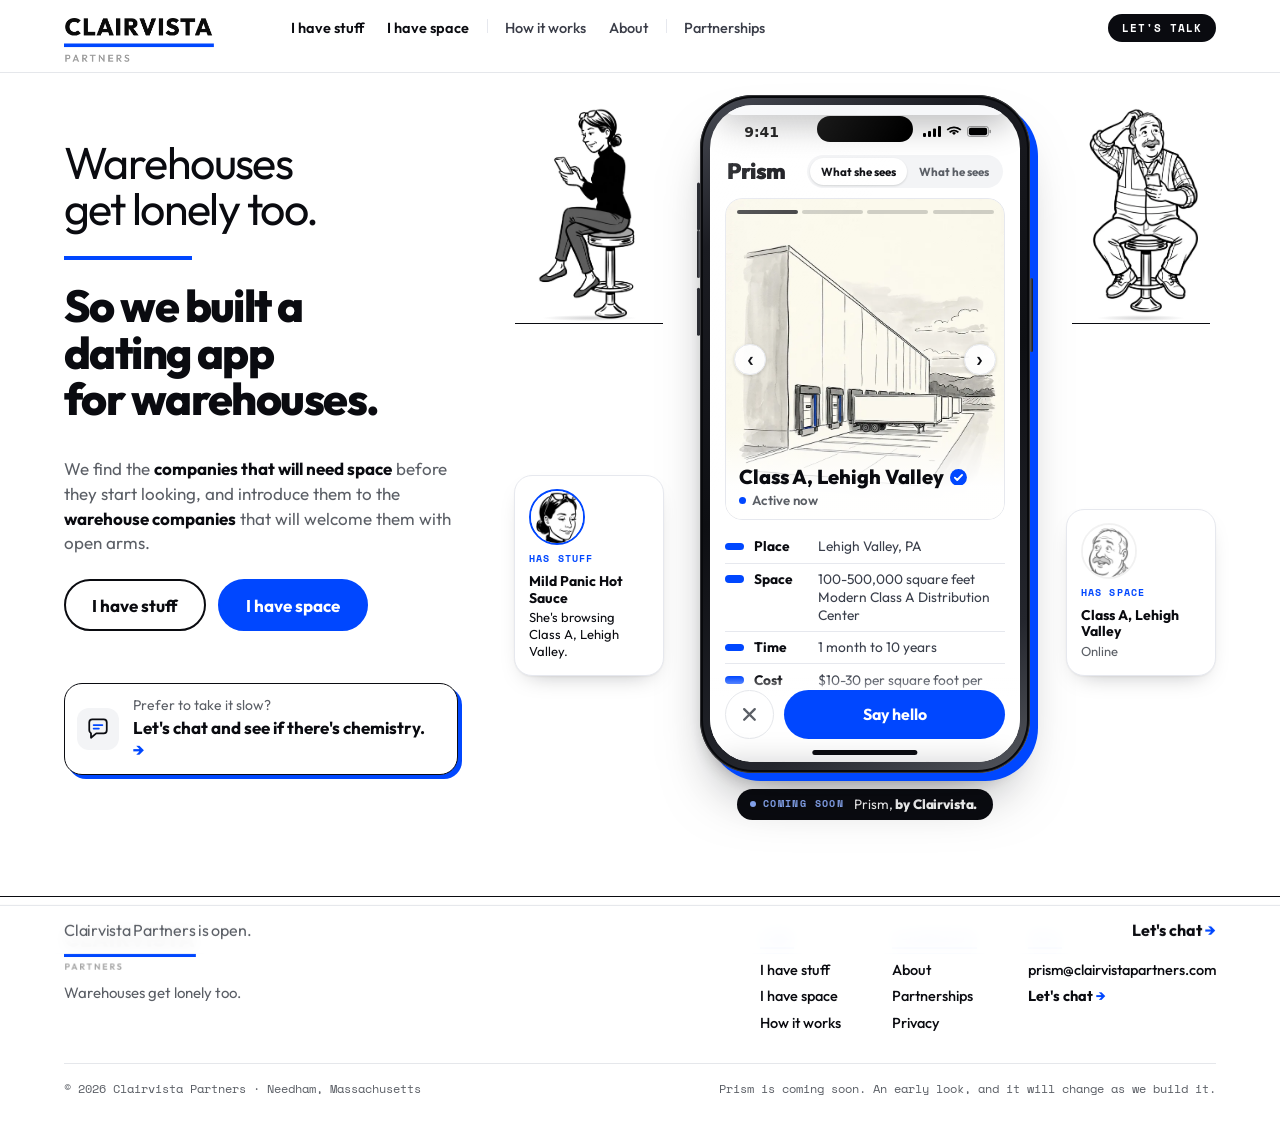
==== index.html @ df4d59a5 "Round 1 of the whole-site review (Mel, 31 October: "Go, yes to all three"; "Push it live") Phones ac" ====
<!doctype html>
<html lang="en">
<head>
<meta charset="utf-8"><link rel="icon" href="/favicon.ico" sizes="any"><link rel="apple-touch-icon" href="/apple-touch-icon.png">
<meta name="viewport" content="width=device-width, initial-scale=1">
<title>Clairvista Partners: a dating app for warehouses</title>
<meta name="description" content="We find the companies that will need space before they start looking, and introduce them to the warehouse companies that will welcome them with open arms.">
<link rel="canonical" href="https://clairvistapartners.com/">
<meta property="og:type" content="website">
<meta property="og:site_name" content="Clairvista Partners">
<meta property="og:title" content="A dating app for warehouses">
<meta property="og:description" content="Warehouses get lonely too. We find the companies that will need space before they start looking, and introduce them to the warehouse companies that will welcome them with open arms.">
<meta property="og:url" content="https://clairvistapartners.com/">
<meta property="og:image" content="https://clairvistapartners.com/assets/share-dating-app.jpg">
<meta property="og:image:width" content="1200">
<meta property="og:image:height" content="630">
<meta property="og:image:alt" content="A corner diner at night. A warehouse manager at one end of the counter and the head of a growing company at the other, both on their phones.">
<meta name="twitter:title" content="A dating app for warehouses">
<meta name="twitter:card" content="summary_large_image">
<meta name="theme-color" content="#FFFFFF">
<link rel="preconnect" href="https://fonts.googleapis.com"><link rel="preconnect" href="https://fonts.gstatic.com" crossorigin>
<link href="https://fonts.googleapis.com/css2?family=Outfit:wght@400;500;600;700;800;900&family=Space+Mono:wght@400;700&display=swap" rel="stylesheet">
<link rel="stylesheet" href="site.css">
<style>
/* The deck's system (concept deck V8, 30 October 2026), carried to the web:
   white pages, Kinetic Blue the one accent, cartoons as framed ink panels with the blue offset shadow,
   captions split regular and bold, the deck's word colors (warehouses orange, companies blue, we green),
   labels in Space Mono. The app sits on a real phone, the one real object on the page, and she is using it. */
:root{--obsidian:#0A0B10;--white:#FFFFFF;--sunk:#F3F4F6;--blue:#0047FF;--line:#E5E7EB;--line2:#E6E8EE;--muted:#5B5F66;--green:#00815E;--red:#C22626;
  --m-o:#FC5700;--m-b:#0041BB;--m-g:#00A849;--m-x:#C9CDD6}
*{box-sizing:border-box}
html,body{margin:0;background:var(--white);color:var(--obsidian);font:400 18px/1.5 Outfit,system-ui,sans-serif;-webkit-font-smoothing:antialiased}
img{max-width:100%;height:auto;display:block}
p,h1,h2,h3,h4{margin:0}
a{color:inherit}
button{font:inherit;color:inherit}
:focus-visible{outline:3px solid var(--blue);outline-offset:3px}
.kicker{font:700 13px "Space Mono",monospace;letter-spacing:.14em;text-transform:uppercase;color:var(--blue)}
.rule{width:60px;height:3px;background:var(--blue)}


/* the first screen: a website hero. The words and the two ways in on the left; her, the live phone and him on the right. */
.hero{--ph:min(720px,calc(100svh - 206px));--gap:clamp(22px,2.8vw,52px);max-width:1440px;margin:0 auto;padding:clamp(8px,2.4vh,28px) clamp(16px,5vw,80px) 44px;
  display:grid;grid-template-columns:minmax(0,1fr) auto auto auto;column-gap:var(--gap);align-items:center}
.words{grid-column:1;grid-row:1;display:flex;flex-direction:column;align-items:flex-start;gap:clamp(16px,2.6vh,26px);max-width:640px}
.words h1{font:400 clamp(32px,min(3.5vw,6.2vh),60px)/1.04 Outfit;letter-spacing:-.035em}
.words h1 span,.words h1 b{display:block;text-wrap:balance}
.words h1 b{font-weight:800}
@keyframes ring{0%{transform:scale(1);opacity:.6}70%,100%{transform:scale(1.3);opacity:0}}
.phonecol{grid-column:3;grid-row:1;position:relative;align-self:center;scroll-margin-top:12px}
/* the visitor's line, under the phone, only once the phone is theirs */
.turn{position:absolute;left:0;right:0;top:100%;margin-top:10px;text-align:center;font:700 10.5px/1 "Space Mono",monospace;letter-spacing:.12em;text-transform:uppercase;color:var(--blue);opacity:0;transition:opacity .3s ease}
.turn.on{opacity:1}
.turn b{display:block;margin-top:4px;font:400 14px/1.3 Outfit;letter-spacing:0;text-transform:none;color:var(--obsidian)}
/* the two of them stand on either side of the phone: who they are, their face, their name, what they are doing right now */
.cast{display:contents}
.cast .glow{display:none}
.cast .who{position:relative;z-index:1;grid-row:1;align-self:center;display:flex;flex-direction:column;align-items:flex-start;gap:9px;width:clamp(150px,11vw,172px);padding:13px 14px 15px;border-radius:18px;border:1px solid var(--line2);background:#fff;box-shadow:0 1px 2px rgba(10,11,16,.05),0 10px 24px -14px rgba(10,11,16,.35);cursor:pointer;text-align:left;transition:transform .25s ease}
.cast .her{grid-column:2;margin-left:clamp(6px,1.6vw,34px)}
.cast .him{grid-column:4}
.cast .who:hover{opacity:1;transform:translateY(-2px)}
.cast .who .kick{display:block;white-space:nowrap;font:700 10px/1 "Space Mono",monospace;letter-spacing:.11em;text-transform:uppercase;color:var(--blue)}
.cast .who img{width:56px;height:56px;border-radius:50%;object-fit:cover;border:2px solid var(--line);opacity:.55;filter:grayscale(1);transition:border-color .4s ease,opacity .4s ease,filter .4s ease}
.cast .who b{display:block;font:700 14px/1.2 Outfit;white-space:normal}
.cast .who i{display:block;margin-top:3px;font:400 13px/1.3 Outfit;font-style:normal;color:var(--muted);white-space:normal;transition:color .3s ease}
.cast .who .st{display:flex;align-items:flex-start;gap:6px}
.cast .who .st:before{margin-top:4px}
.hero[data-scene="her"] .cast .her,.hero[data-scene="his"] .cast .him,.hero[data-scene="talk"] .cast .who,.hero[data-scene="match"] .cast .who{opacity:1}
.hero[data-scene="her"] .cast .her img,.hero[data-scene="his"] .cast .him img,.hero[data-scene="talk"] .cast .who img,.hero[data-scene="match"] .cast .who img{border-color:var(--blue);opacity:1;filter:none}
.hero[data-scene="her"] .cast .her .ring,.hero[data-scene="his"] .cast .him .ring{animation:ring 2s ease-out infinite}
.hero[data-scene="her"] .cast .her i,.hero[data-scene="his"] .cast .him i,.hero[data-scene="match"] .cast .who i{color:var(--obsidian)}
/* at the match, thin bands of light run from each of them to the phone, the one place orange, green and blue appear */
.cast .who:after{content:"";position:absolute;top:57px;width:calc(var(--gap) + 6px);height:6px;z-index:-1;background:linear-gradient(var(--m-o) 0 2px,var(--m-g) 2px 4px,var(--m-b) 4px 6px);transform:scaleX(0);transition:transform 1.6s cubic-bezier(.3,0,.2,1)}
.cast .her:after{left:calc(100% - 2px);transform-origin:left}
.cast .him:after{right:calc(100% - 2px);transform-origin:right}
.hero[data-scene="match"] .cast .who:after{transform:scaleX(1)}
.glow{position:absolute;left:8%;right:8%;top:50%;margin-top:-3px;height:6px;background:linear-gradient(var(--m-o) 0 2px,var(--m-g) 2px 4px,var(--m-b) 4px 6px);-webkit-mask-image:linear-gradient(90deg,transparent,#000 25%,#000 75%,transparent);mask-image:linear-gradient(90deg,transparent,#000 25%,#000 75%,transparent);transform:scaleX(0);transition:transform 1.6s cubic-bezier(.3,0,.2,1)}
.hero[data-scene="match"] .glow{transform:scaleX(1)}

/* ===== her phone: a real device, the deck's blue shadow under it ===== */
.device{position:relative;height:var(--ph);aspect-ratio:.487;border-radius:calc(var(--ph) * .078);padding:calc(var(--ph) * .015);
  background:linear-gradient(150deg,#4a4d56 0%,#1b1c22 18%,#0e0f13 50%,#24262d 82%,#55585f 100%);
  box-shadow:inset 0 0 0 1px rgba(255,255,255,.18),inset 0 0 0 3px #08090c,8px 8px 0 var(--blue),0 34px 60px -26px rgba(10,11,16,.55),0 10px 22px -12px rgba(10,11,16,.4)}
.device:before,.device:after{content:"";position:absolute;width:3px;border-radius:2px;background:linear-gradient(90deg,#1a1b20,#5a5d65)}
.device:before{left:-3px;top:20%;height:7%;box-shadow:0 calc(var(--ph) * .085) 0 #2a2c33,0 calc(var(--ph) * -.07) 0 0 #2a2c33}
.device:after{right:-3px;top:27%;height:11%;background:linear-gradient(270deg,#1a1b20,#5a5d65)}
.screen{position:relative;height:100%;border-radius:calc(var(--ph) * .064);background:#fff;overflow:hidden;display:flex;flex-direction:column}
.screen:after{content:"";position:absolute;inset:0;border-radius:inherit;background:linear-gradient(118deg,rgba(255,255,255,.22) 0%,rgba(255,255,255,0) 32%);pointer-events:none;z-index:9}
.island{position:absolute;top:calc(var(--ph) * .016);left:50%;transform:translateX(-50%);width:31%;height:calc(var(--ph) * .039);background:#000;border-radius:999px;z-index:8}
.status{flex:none;height:calc(var(--ph) * .068);display:flex;align-items:center;justify-content:space-between;padding:calc(var(--ph) * .012) 9% 0 11%;font:600 14px/1 -apple-system,"SF Pro Text",system-ui,sans-serif;color:#000}
.status svg{height:11px;width:auto;display:block}
.status .icons{display:flex;gap:5px;align-items:center}
.home{position:absolute;bottom:7px;left:50%;transform:translateX(-50%);width:34%;height:5px;border-radius:3px;background:#0A0B10;z-index:8}
.appview{flex:1;overflow-y:auto;overflow-x:hidden;padding:0 14px;scrollbar-width:none;position:relative}
.appview::-webkit-scrollbar{display:none}
.appbar{position:sticky;top:0;z-index:3;display:flex;align-items:baseline;justify-content:space-between;padding:4px 16px 10px;margin:0 -14px;background:#fff}
.appbar .name{font:900 21px/1 Outfit;letter-spacing:-.02em}
.appbar .who{display:none;font:700 9px "Space Mono",monospace;letter-spacing:.12em;text-transform:uppercase;color:var(--blue)}

/* the profile: tap through his photos, then his details and prompts */
.gallery{position:relative;border-radius:16px;overflow:hidden;background:var(--sunk);border:1px solid var(--line2)}
.gallery img{width:100%;aspect-ratio:4/4.6;object-fit:cover;object-position:50% 40%}
.gallery .pager{position:absolute;top:8px;left:10px;right:10px;display:flex;gap:3px;z-index:2}
.gallery .pager i{flex:1;height:3px;border-radius:2px;background:rgba(10,11,16,.18)}
.gallery .pager i.on{background:rgba(10,11,16,.78)}
.gallery .zone{position:absolute;top:0;bottom:0;width:50%;border:0;background:transparent;cursor:pointer;z-index:2;padding:0}
.gallery .zone.l{left:0}.gallery .zone.r{right:0}
.gallery .tagline{position:absolute;left:0;right:0;bottom:0;padding:38px 12px 10px;background:linear-gradient(0deg,rgba(255,255,255,.97) 34%,rgba(255,255,255,0));z-index:1}
.nm{display:flex;align-items:center;gap:6px;font:800 19px/1.1 Outfit}
.nm svg{width:16px;height:16px;flex:none}
.line{margin-top:4px;font:600 12.5px/1.25 Outfit;color:var(--muted);display:flex;align-items:center;gap:6px}
.line i{width:7px;height:7px;border-radius:50%;background:var(--blue);flex:none}
.rows{list-style:none;margin:10px 0 0;padding:0}
.rows li{display:flex;align-items:baseline;gap:9px;padding:6px 0;border-top:1px solid var(--line2)}
.rows li:first-child{border-top:0}
.rows li i{flex:0 0 18px;height:7px;border-radius:4px;position:relative;top:-1px}
.rows li span{flex:0 0 52px;font:700 13px Outfit}
.rows li em{font:400 13px/1.3 Outfit;font-style:normal;color:#3A3F4B}
.quiz .rows li{animation:in .35s ease both}
@keyframes in{from{opacity:0;transform:translateY(-4px)}to{opacity:1;transform:none}}
.prompts{display:flex;flex-direction:column;gap:10px;margin-top:10px}
.prompt{position:relative;background:var(--sunk);border-radius:14px;padding:12px 46px 13px 13px}
.prompt span{display:block;font:700 9px "Space Mono",monospace;letter-spacing:.12em;text-transform:uppercase;color:var(--blue)}
.prompt b{display:block;margin-top:4px;font:800 18px/1.2 Outfit}
.prompt em{display:block;font:400 14px/1.35 Outfit;font-style:normal;margin-top:5px;padding-left:16px;position:relative}
.prompt em:before{content:"";position:absolute;left:2px;top:.55em;width:6px;height:6px;border-radius:50%;background:var(--obsidian)}
.heart{position:absolute;right:8px;bottom:8px;width:32px;height:32px;border-radius:50%;border:1px solid var(--line);background:#fff;display:flex;align-items:center;justify-content:center;cursor:pointer;padding:0;transition:transform .15s ease}
.heart svg{width:15px;height:15px}
.heart.on{background:var(--blue);border-color:var(--blue)}
.heart.on path{fill:#fff;stroke:#fff}
.heart.pop{transform:scale(1.35)}
.choose{position:sticky;bottom:0;z-index:2;display:flex;align-items:center;gap:10px;margin:12px -14px 0;padding:14px 14px 22px;background:linear-gradient(0deg,#fff 72%,rgba(255,255,255,0))}
.pass{flex:none;width:46px;height:46px;border-radius:50%;border:1px solid var(--line);background:#fff;display:flex;align-items:center;justify-content:center;cursor:pointer;transition:transform .1s ease}
.pass svg{width:16px;height:16px}
.pass:active{transform:scale(.92)}
.btn{min-height:46px;border-radius:999px;border:0;background:var(--blue);color:#fff;font:700 15px/1 Outfit;cursor:pointer;padding:0 18px;white-space:nowrap;transition:transform .1s ease,background .15s ease}
.btn:hover{background:#0039CC}
.btn:active{transform:scale(.97)}
.choose .btn{flex:1}
.btn.quiet{background:#fff;color:var(--muted);border:1px solid var(--line)}
.reply{display:none;margin-top:10px;border-left:4px solid var(--blue);background:var(--sunk);padding:9px 11px;font:400 13.5px/1.4 Outfit;border-radius:0 10px 10px 0}
.reply b{display:block;font:700 9px "Space Mono",monospace;letter-spacing:.12em;text-transform:uppercase;color:var(--blue);margin-bottom:3px}
.example.said .reply{display:block}
.example.said .choose{display:none}
.example{transition:transform .25s ease,opacity .25s ease}
.example.away{transform:translateX(-30px) rotate(-4deg);opacity:0}

/* the like sheet and the match, over the screen */
.sheet{position:absolute;left:0;right:0;bottom:0;z-index:6;background:#fff;border-radius:20px 20px 0 0;box-shadow:0 -10px 30px rgba(10,11,16,.18);padding:16px 16px 26px;transform:translateY(105%);transition:transform .32s cubic-bezier(.2,.8,.2,1)}
.sheet.open{transform:none}
.dim{position:absolute;inset:0;z-index:5;background:rgba(10,11,16,.28);opacity:0;pointer-events:none;transition:opacity .3s ease}
.dim.open{opacity:1;pointer-events:auto}
.sheet .quote{background:var(--sunk);border-radius:12px;padding:10px 12px}
.sheet .quote span{display:block;font:700 9px "Space Mono",monospace;letter-spacing:.12em;text-transform:uppercase;color:var(--blue)}
.sheet .quote b{display:block;margin-top:3px;font:800 15px/1.2 Outfit}
.sheet input{margin-top:10px;width:100%;font:400 15px/1.3 Outfit;color:var(--obsidian);border:1px solid var(--line);border-radius:12px;padding:11px 12px;background:#fff}
.sheet input:focus{outline:none;border-color:var(--blue)}
.sheet .btn{width:100%;margin-top:10px}
.match{position:absolute;inset:0;z-index:7;background:var(--obsidian);color:#fff;display:flex;flex-direction:column;align-items:center;justify-content:center;text-align:center;padding:24px;opacity:0;pointer-events:none;transition:opacity .35s ease}
.match.open{opacity:1;pointer-events:auto}
.match .k{font:700 10px "Space Mono",monospace;letter-spacing:.16em;text-transform:uppercase;color:#4E7AFF}
.match h3{margin-top:8px;font:900 34px/1 Outfit;letter-spacing:-.02em}
.match .pair{display:flex;align-items:center;margin-top:22px}
.match .pair img{width:86px;height:86px;border-radius:50%;object-fit:cover;border:3px solid #fff;background:#fff}
.match .pair img+img{margin-left:-14px}
.match p{margin-top:16px;font:400 15px/1.4 Outfit;color:#C9CDD6}
.match p b{color:#fff}
.match .yours{margin-top:22px;display:flex;flex-direction:column;gap:8px;width:100%}
.match .yours .btn{width:100%}
.match .yours .btn.ghost{background:transparent;border:1px solid #3A3D47;color:#fff}

/* his phone: the notification and the chat */
.device{transition:transform .3s ease}
.notif{position:absolute;top:calc(var(--ph) * .058);left:8px;right:8px;z-index:7;display:flex;gap:10px;align-items:center;background:rgba(246,247,249,.97);border-radius:18px;padding:10px 12px;box-shadow:0 12px 30px rgba(10,11,16,.25);transform:translateY(-150%);transition:transform .45s cubic-bezier(.2,.8,.2,1);cursor:pointer}
.notif.open{transform:none}
.notif img{width:38px;height:38px;border-radius:10px;object-fit:cover;flex:none}
.notif b{display:block;font:700 10px/1.2 "Space Mono",monospace;letter-spacing:.12em;color:var(--blue)}
.notif span{display:block;margin-top:2px;font:600 13.5px/1.3 Outfit}
.notif em{margin-left:auto;align-self:flex-start;font:500 11px Outfit;font-style:normal;color:#8A8F99}
.chat{position:absolute;left:0;right:0;bottom:0;top:calc(var(--ph) * .068);z-index:6;background:#fff;display:flex;flex-direction:column;transform:translateX(102%);transition:transform .38s cubic-bezier(.2,.8,.2,1)}
.chat.open{transform:none}
.chead{display:flex;align-items:center;gap:10px;padding:6px 14px 10px;border-bottom:1px solid var(--line2)}
.cback{border:0;background:none;font:400 30px/1 Outfit;color:var(--blue);cursor:pointer;padding:0 6px 0 0}
.chead img{width:38px;height:38px;border-radius:50%;object-fit:cover;border:2px solid var(--blue)}
.chead b{display:block;font:800 15px/1.1 Outfit}
.chead span{font:600 11px Outfit;color:var(--muted)}
.msgs{flex:1;overflow:hidden;display:flex;flex-direction:column;justify-content:flex-end;gap:8px;padding:14px 12px}
.msg{max-width:80%;padding:9px 13px;border-radius:18px;font:500 15px/1.32 Outfit;animation:in .3s ease both}
.msg.them{align-self:flex-start;background:var(--sunk);border-bottom-left-radius:6px}
.msg.me{align-self:flex-end;background:var(--blue);color:#fff;border-bottom-right-radius:6px}
.msg.book{align-self:center;max-width:92%;text-align:center;background:#fff;border:1px solid #C7D4FF;border-radius:14px}
.msg.book i{display:block;margin-bottom:3px;font:700 9px "Space Mono",monospace;letter-spacing:.12em;font-style:normal;color:var(--blue)}
.liked{align-self:flex-start;max-width:85%;font:600 11.5px/1.3 Outfit;color:var(--muted);padding:0 4px;animation:in .3s ease both}
.liked b{color:var(--obsidian)}
.msg.dots{display:inline-flex;gap:4px;padding:13px 14px}
.msg.dots i{width:7px;height:7px;border-radius:50%;background:#9AA0AE;animation:blink 1s infinite}
.msg.me.dots i{background:#C9D6FF}
.msg.dots i:nth-child(2){animation-delay:.15s}.msg.dots i:nth-child(3){animation-delay:.3s}
@keyframes blink{0%,80%,100%{opacity:.3}40%{opacity:1}}
.cbar{padding:8px 12px 24px;border-top:1px solid var(--line2)}
.cin{border:1px solid var(--line);border-radius:999px;padding:9px 14px;font:400 14px Outfit;color:#9AA0AE}

/* her fingertip, the way app demos show a touch */
.finger{position:absolute;z-index:10;width:34px;height:34px;margin:-17px 0 0 -17px;border-radius:50%;background:rgba(10,11,16,.16);border:2px solid rgba(255,255,255,.85);box-shadow:0 2px 8px rgba(10,11,16,.25);pointer-events:none;opacity:0;transition:opacity .2s ease,transform .15s ease}
.finger.on{opacity:1}
.finger.press{transform:scale(.78)}

/* the questionnaire, on the same screen */
.quiz{display:none;padding-bottom:28px}
.phonecol.asking .example{display:none}
.phonecol.asking .quiz{display:block}
.qtop{display:flex;align-items:center;gap:10px;padding:2px 0 8px}
.qtop .back{border:0;background:none;padding:4px 0;font:700 13px Outfit;color:var(--muted);cursor:pointer}
.prog{flex:1;height:4px;border-radius:2px;background:var(--line);overflow:hidden}
.prog i{display:block;height:100%;width:0;background:var(--blue);transition:width .35s ease}
.qtop .count{font:700 9px "Space Mono",monospace;letter-spacing:.1em;color:var(--muted)}
.mine{border:1px solid var(--line2);border-radius:14px;padding:10px 12px}
.mine .k{font:700 9px "Space Mono",monospace;letter-spacing:.12em;text-transform:uppercase;color:var(--blue)}
.mine b{display:block;margin-top:3px;font:800 17px/1.15 Outfit}
.ask{margin-top:12px}
.ask .who2{font:700 9px "Space Mono",monospace;letter-spacing:.12em;text-transform:uppercase;color:var(--blue)}
.ask h4{margin-top:4px;font:800 21px/1.15 Outfit;outline:none}
.ask .sub{margin-top:3px;font:400 13.5px/1.35 Outfit;color:var(--muted)}
.answers{margin-top:12px;display:flex;flex-wrap:wrap;gap:6px}
.chip{min-height:40px;padding:0 14px;border:1px solid var(--obsidian);border-radius:999px;background:#fff;font:700 14px/1 Outfit;color:var(--obsidian);cursor:pointer;transition:background .12s ease,color .12s ease}
.chip:hover,.chip[aria-pressed=true]{background:var(--obsidian);color:#fff}
.typed{display:grid;gap:8px;width:100%}
.typed input{font:400 16px/1.3 Outfit;color:var(--obsidian);background:#fff;border:1px solid var(--line);border-radius:12px;padding:10px 12px;min-height:44px;width:100%}
.typed input:focus{outline:none;border-color:var(--blue)}
.typed input.bad{border-color:var(--red)}
.err{font:700 12.5px/1.3 Outfit;color:var(--red)}
.typed .btn{justify-self:start}
.acts2{display:grid;grid-template-columns:1fr 2fr;gap:8px;margin-top:12px}
.fine{margin-top:10px;font:400 12px/1.45 Outfit;color:var(--muted)}


@media (max-width:960px){
  .hero{--ph:min(600px,calc(100svh - 150px));grid-template-columns:minmax(0,1fr);row-gap:26px;padding-top:4px;padding-bottom:40px}
  .words{grid-column:auto;grid-row:auto;order:1;max-width:none}
  .cast{display:flex;position:relative;justify-content:space-between;gap:12px;order:2}
  .cast .glow{display:block}
  .cast .who{grid-column:auto;grid-row:auto;margin:0;flex-direction:row;align-items:center;gap:10px;width:auto;max-width:49%;padding:7px 16px 7px 7px;border-radius:999px}
  .cast .who .kick,.cast .who:after{display:none}
  .cast .who img{width:42px;height:42px}
  .cast .who b{font-size:13.5px;white-space:nowrap}
  .cast .who i{margin-top:2px;font-size:12px;white-space:nowrap}
  .cast .who .st:before{margin-top:1px}
  .phonecol{grid-column:auto;grid-row:auto;order:3;justify-self:center}
}
@media (max-width:540px){.cast{flex-direction:column;align-items:flex-start;gap:10px}.cast .who{max-width:none}.cast .him{align-self:flex-end}.cast .glow{display:none}}
@media (max-width:380px){.hero{--ph:540px}}
@media (prefers-reduced-motion:reduce){*,*:before,*:after{transition:none!important;animation:none!important}}

/* Mel, 30 Oct: "its too close to a pride flag and it lacks our personality. where is the watercolor neon?" -- the light is
   paint: the deck's three colors sampled from the drawing, laid as a fan that grows out of the phone toward each card,
   with a painted edge (#paint) and a faint bloom under it. Bands stacked orange, green, blue, the way the drawing has them. */
.cast .who:before,.cast .who:after{content:"";position:absolute;top:47px;z-index:-1;height:24px;width:calc(var(--gap) + 10px);background:linear-gradient(var(--m-o) 0 31%,#fff 31% 35%,var(--m-g) 35% 65%,#fff 65% 69%,var(--m-b) 69% 100%);transform:scaleX(0);transition:transform 1.6s cubic-bezier(.3,0,.2,1)}
.cast .her:before,.cast .her:after{left:calc(100% - 6px);transform-origin:right;clip-path:polygon(0 0,100% 30%,100% 70%,0 100%)}
.cast .him:before,.cast .him:after{right:calc(100% - 6px);transform-origin:left;clip-path:polygon(0 30%,100% 0,100% 100%,0 70%)}
.cast .who:after{filter:url(#paint);mix-blend-mode:multiply}
.cast .who:before{clip-path:none;filter:blur(6px);opacity:.42;top:41px;height:36px}
.hero[data-scene="match"] .cast .who:before,.hero[data-scene="match"] .cast .who:after{transform:scaleX(1)}
.glow{height:14px;margin-top:-7px;background:linear-gradient(var(--m-o) 0 31%,#fff 31% 35%,var(--m-g) 35% 65%,#fff 65% 69%,var(--m-b) 69% 100%);filter:url(#paint);mix-blend-mode:multiply}

/* Mel, 30 Oct: "has the new prism graphic been run through figma? It looks bad" -- it had not; it was CSS. Now the beam is
   the illustrator's (Figma 240:2): one painted beam on white, narrow at the phone and fanning toward the card, laid on the
   paper with multiply so the white disappears. Her side uses the mirrored copy. The bloom is the same picture, blurred. */
.cast .who:before,.cast .who:after{background:url(assets/light-beam-clear.webp) no-repeat center/100% 100%;clip-path:none;filter:none;mix-blend-mode:normal;height:26px;top:46px}
.cast .her:before,.cast .her:after{background-image:url(assets/light-beam-clear-left.webp)}
.cast .who:before{filter:blur(7px);opacity:.5;height:40px;top:39px}
.glow{background:url(assets/light-beam-clear.webp) no-repeat center/100% 100%;filter:none;mix-blend-mode:normal;height:16px;margin-top:-8px}

/* Mel, 30 Oct: "the user should just have a much better UI experience navigating his or her profiles" -- whose eyes you
   look through is two pills in the app bar; the photos get visible arrows, swipe and arrow keys; pass goes to the next
   warehouse profile, so the three markets can be browsed; the pills step aside while the visitor makes their own profile */
.appbar{align-items:center}
.eyes{display:flex;gap:2px;padding:3px;border-radius:999px;background:var(--sunk)}
.eye{border:0;background:transparent;border-radius:999px;padding:7px 10px;font:700 11px/1 Outfit;color:var(--muted);cursor:pointer;white-space:nowrap;transition:background .15s ease,color .15s ease}
.eye.on{background:#fff;color:var(--obsidian);box-shadow:0 1px 2px rgba(10,11,16,.14)}
.eye:focus-visible{outline:2px solid var(--blue);outline-offset:1px}
.phonecol.asking .eyes{display:none}
.phonecol.asking .appbar .who{display:block}
.gallery .pager{top:10px;gap:4px}
.gallery .pager i{height:4px}
.gallery .arrow{position:absolute;top:50%;z-index:1;width:30px;height:30px;margin-top:-15px;border-radius:50%;background:rgba(255,255,255,.92);border:1px solid var(--line2);color:var(--obsidian);font:400 24px/26px Outfit;text-align:center;pointer-events:none;box-shadow:0 1px 3px rgba(10,11,16,.18)}
.gallery .arrow.l{left:8px}.gallery .arrow.r{right:8px}
.gallery{touch-action:pan-y}
.pass{width:46px;height:46px}
/* the 'Your turn' hint takes the early-look line's place under the phone instead of landing on top of it */
.turn.on+.early-look{visibility:hidden}

/* Mel, 31 Oct, round 1 ("Go, yes to all three") */
.cast .who .ring{position:absolute;left:14px;top:13px;width:56px;height:56px;border-radius:50%;border:2px solid var(--blue);opacity:0;pointer-events:none}
.cast .who:hover img,.cast .who:focus-visible img{opacity:1;filter:none}
.hero.paused .cast .who .ring,.hero.offscreen .cast .who .ring{animation:none}
/* the phone's hidden layers never take keyboard focus, and focus can never scroll its screen */
.screen{overflow:clip}
/* while the story plays the phone is a picture: a finger or a wheel on it scrolls the page. A tap makes it the visitor's */
.screen.live .appview{overflow-y:hidden}
/* fields never render under 16px, so an iPhone does not zoom the page when one is tapped */
.appview .typed input{font-size:max(16px,calc(16px / var(--z,1)))}
.sheet input{font-size:16px}
/* Mel, 31 Oct: "change the copy under the landing page iphone ... to something like coming soon and make it cool and
   attractive and aligned with the banner thing in spirit": a small obsidian pill that speaks like the Prism strip on the
   other pages (its kicker, its name), without a second Prism card beside the phone */
.phonecol .early-look{display:flex;align-items:center;gap:10px;width:max-content;max-width:100%;margin:16px auto 0;padding:9px 16px 9px 13px;border-radius:999px;background:var(--obsidian);color:#fff;font:400 13.5px/1 Outfit;letter-spacing:-.01em;text-align:left;box-shadow:0 12px 26px -16px rgba(10,11,16,.6)}
.phonecol .early-look .el-k{display:inline-flex;align-items:center;gap:7px;font:700 10px/1 "Space Mono",monospace;letter-spacing:.14em;text-transform:uppercase;color:#8FB0FF}
.phonecol .early-look .el-k:before{content:"";width:6px;height:6px;border-radius:50%;background:#8FB0FF;animation:soonblink 2.4s ease-in-out infinite}
.phonecol .early-look b{font-weight:800}
@keyframes soonblink{0%,100%{opacity:1}50%{opacity:.3}}
@media (max-width:960px){
  .cast .who .ring{left:7px;top:7px;width:42px;height:42px}
  /* on phones the two of them sit on a counter line right on top of the phone, so they and the story share one view,
     the way they flank the phone on a laptop; their cards follow the phone */
  .hero>.home-figs{order:2;justify-self:center;margin:0 0 -14px!important}
  .phonecol{order:3}
  .cast{order:4}
}
</style>
<script src="capture.js"></script>
</head>
<body>
<svg width="0" height="0" style="position:absolute" aria-hidden="true" focusable="false"><filter id="paint" x="-10%" y="-40%" width="120%" height="180%"><feTurbulence type="fractalNoise" baseFrequency=".65" numOctaves="2" seed="7" result="n"/><feDisplacementMap in="SourceGraphic" in2="n" scale="3.2" xChannelSelector="R" yChannelSelector="G"/><feGaussianBlur stdDeviation=".3"/></filter></svg>


<header class="bar"><a class="brand" href="./"><img src="assets/logo.png" alt="Clairvista Partners" width="132" height="38"></a><nav class="nav" aria-label="Site"><a href="companies.html" data-goatcounter-click="nav-i-have-stuff">I have stuff</a><a href="warehouses.html" data-goatcounter-click="nav-i-have-space">I have space</a><a href="how-it-works.html" data-goatcounter-click="nav-how">How it works</a><a href="about.html" data-goatcounter-click="nav-about">About</a><a href="partners.html" data-goatcounter-click="nav-partners">Partnerships</a></nav><button class="talk" type="button" data-leaflet data-goatcounter-click="open-easy-call-top" title="There are plenty of fish in the sea.">Let&#39;s talk</button></header>

<main class="hero" id="hero" data-scene="her">
  <div class="words">
    <h1><span>Warehouses get lonely too.</span><span class="logo-line" aria-hidden="true"></span> <b>So we built a dating app for warehouses.</b></h1>
    <p class="cap">We find the <b>companies that will need space</b> before they start looking, and introduce them to the <b>warehouse companies</b> that will welcome them with open arms.</p>
    <div class="ways">
      <a class="way" href="companies.html" data-goatcounter-click="way-i-have-stuff">I have stuff</a>
      <a class="way primary" href="warehouses.html" data-goatcounter-click="way-i-have-space">I have space</a>
    </div>
    <p class="slow"><svg class="slow-i" viewBox="0 0 32 32" aria-hidden="true"><path d="M6 8.5A3.5 3.5 0 0 1 9.5 5h13A3.5 3.5 0 0 1 26 8.5v9a3.5 3.5 0 0 1-3.5 3.5H14l-6 5v-5.2A3.5 3.5 0 0 1 6 17.5z" fill="none" stroke="#0A0B10" stroke-width="2" stroke-linejoin="round"/><path d="M11 11.5h10M11 15.5h6" stroke="#0047FF" stroke-width="2" stroke-linecap="round"/></svg><span>Prefer to take it slow?</span> <button type="button" data-goatcounter-click="open-easy-call-home">Let's chat and see if there's chemistry.</button></p>
  </div>

  <div class="s-figs home-figs"><figure class="s-fig her" data-go="companies.html" data-say="I have stuff"><img src="assets/fig-her-a.webp" alt="Ink drawing of the head of operations on a diner stool, searching her phone"></figure><figure class="s-fig him" data-go="warehouses.html" data-say="I have space"><img src="assets/fig-him-b.webp" alt="Ink drawing of the warehouse manager on a diner stool, phone in hand, scratching his head"></figure></div>

  <aside class="phonecol" id="side" aria-label="Her phone, on the Prism app">
    <div class="device">
      <div class="screen" id="screen">
        <div class="island"></div>
        <div class="status" aria-hidden="true"><span id="clock">9:41</span><span class="icons">
          <svg viewBox="0 0 18 11"><rect x="0" y="7" width="3" height="4" rx="1"/><rect x="5" y="5" width="3" height="6" rx="1"/><rect x="10" y="2.5" width="3" height="8.5" rx="1"/><rect x="15" y="0" width="3" height="11" rx="1"/></svg>
          <svg viewBox="0 0 16 11"><path d="M8 2.2c2.4 0 4.6.9 6.2 2.4l1.2-1.3A10.6 10.6 0 0 0 8 .4 10.6 10.6 0 0 0 .6 3.3l1.2 1.3A8.8 8.8 0 0 1 8 2.2zm0 3.4c1.5 0 2.8.6 3.8 1.5L13 5.8A7.2 7.2 0 0 0 8 3.8a7.2 7.2 0 0 0-5 2l1.2 1.3c1-.9 2.3-1.5 3.8-1.5zM8 9l2-2.1a2.9 2.9 0 0 0-4 0z"/></svg>
          <svg viewBox="0 0 27 12"><rect x=".5" y=".5" width="23" height="11" rx="3" fill="none" stroke="#000" opacity=".4"/><rect x="2" y="2" width="20" height="8" rx="2"/><rect x="24.5" y="4" width="1.6" height="4" rx=".8" opacity=".4"/></svg>
        </span></div>
        <div class="appview" id="appview">
          <div class="appbar"><span class="name">Prism</span><span class="who" id="c-who">What she sees</span><div class="eyes" role="tablist" aria-label="Whose phone"><button class="eye on" type="button" role="tab" aria-selected="true" data-side="have" data-goatcounter-click="eyes-what-she-sees">What she sees</button><button class="eye" type="button" role="tab" aria-selected="false" data-side="need" data-goatcounter-click="eyes-what-he-sees">What he sees</button></div></div>

          <div class="example" id="example">
            <div class="gallery" id="gallery">
              <img id="g-img" src="assets/lehigh-dc.webp" alt="">
              <div class="pager" id="g-pager" aria-hidden="true"></div>
              <button class="zone l" type="button" aria-label="Previous photo" data-goatcounter-click="photo-back"></button>
              <button class="zone r" type="button" aria-label="Next photo" data-goatcounter-click="photo-next"></button><span class="arrow l" aria-hidden="true">&lsaquo;</span><span class="arrow r" aria-hidden="true">&rsaquo;</span>
              <div class="tagline">
                <div class="nm"><span id="c-name"></span><svg viewBox="0 0 16 16" aria-label="Verified"><circle cx="8" cy="8" r="8" fill="#0047FF"/><path d="M4.6 8.2l2.2 2.2 4.6-4.8" fill="none" stroke="#fff" stroke-width="1.8" stroke-linecap="round" stroke-linejoin="round"/></svg></div>
                <div class="line" id="g-line"></div>
              </div>
            </div>
            <ul class="rows" id="c-rows"></ul>
            <div class="prompts" id="c-prompts"></div>
            <div class="choose"><button class="pass" type="button" aria-label="Pass" data-goatcounter-click="hero-card-pass"><svg viewBox="0 0 16 16"><path d="M3 3l10 10M13 3L3 13" stroke="#5B5F66" stroke-width="2.2" stroke-linecap="round"/></svg></button><button class="btn hello" type="button" data-goatcounter-click="hero-card-say-hello">Say hello</button></div>
            <p class="reply"><b>Prism</b>Your turn. Make your own profile: <a href="#side" data-start="need" data-goatcounter-click="hero-reply-i-have-stuff">I have stuff</a> or <a href="#side" data-start="have" data-goatcounter-click="hero-reply-i-have-space">I have space</a>.</p>
          </div>

          <div class="quiz" id="quiz">
            <div class="qtop"><button class="back" type="button" id="q-back">Back</button><div class="prog" aria-hidden="true"><i id="q-prog"></i></div><span class="count" id="q-count"></span></div>
            <div class="mine"><span class="k" id="m-kind"></span><b id="m-title"></b><ul class="rows" id="m-rows"></ul></div>
            <div class="ask" id="ask" aria-live="polite"></div>
          </div>
        </div>

        <div class="dim" id="dim"></div>
        <div class="sheet" id="sheet" aria-hidden="true" inert>
          <div class="quote"><span id="s-q"></span><b id="s-a"></b></div>
          <input id="s-in" placeholder="Add a comment" aria-label="Add a comment">
          <button class="btn" type="button" id="s-send" data-goatcounter-click="like-sent">Send like</button>
        </div>
        <div class="match" id="match" aria-live="polite" inert>
          <span class="k">Prism</span>
          <h3>It's a match.</h3>
          <div class="pair"><img id="mt-a" src="assets/card-company.webp" alt=""><img id="mt-b" src="assets/his/1-dock-doors.webp" alt=""></div>
          <p id="mt-line">He liked you back in <b>0.4 seconds</b>.</p>
          <div class="yours"><button class="btn" type="button" data-start="need" data-goatcounter-click="match-i-need-space">I have stuff. Make my profile.</button><button class="btn ghost" type="button" data-start="have" data-goatcounter-click="match-i-run-warehouses">I have space. Make its profile.</button></div>
        </div>
        <div class="notif" id="notif" aria-live="polite"><img src="assets/card-company.webp" alt=""><div><b>PRISM</b><span id="nt-text"></span></div><em>now</em></div>
        <div class="chat" id="chat" aria-label="Chat" inert>
          <div class="chead"><button class="cback" type="button" id="c-back" aria-label="Back to the profile">&lsaquo;</button><img id="ch-img" src="assets/card-company.webp" alt=""><div><b id="ch-name">Mild Panic Hot Sauce</b><span>Matched on Prism</span></div></div>
          <div class="msgs" id="msgs"></div>
          <div class="cbar"><div class="cin">Message</div></div>
        </div>
        <div class="finger" id="finger"></div>
        <div class="home"></div>
      </div>
    </div>
    <p class="turn" id="turn" role="status" aria-live="polite"></p><p class="early-look"><span class="el-k">Coming soon</span><span class="el-t">Prism, <b>by Clairvista.</b></span></p>
  </aside>
  <div class="cast" aria-label="The two of them">
    <div class="glow"></div>
    <button class="who her" type="button" data-start="need" data-goatcounter-click="cast-her-i-need-space" title="I have stuff" aria-label="I have stuff. Make my profile."><img src="assets/cast-her.webp" alt=""><span class="ring" aria-hidden="true"></span><span class="kick">Has stuff</span><span><b>Mild Panic Hot Sauce</b><span class="st"><i id="cast-her-s">Reading his profile</i><em class="dots"><span></span><span></span><span></span></em></span></span></button>
    <button class="who him" type="button" data-start="have" data-goatcounter-click="cast-him-i-run-warehouses" title="I have space" aria-label="I have space. Make its profile."><img src="assets/cast-him.webp" alt=""><span class="ring" aria-hidden="true"></span><span class="kick">Has space</span><span><b id="cast-him-n">Class A, Lehigh Valley</b><span class="st"><i id="cast-him-s">Online</i><em class="dots"><span></span><span></span><span></span></em></span></span></button>
  </div>
</main>

<footer class="foot">
  <div class="f-top">
    <div class="f-brand"><a class="brand" href="./"><img src="assets/logo.png" alt="Clairvista Partners" width="132" height="38"></a><p class="f-line">Warehouses get lonely too.</p></div>
    <nav class="f-cols" aria-label="Site, footer">
      <div><span class="f-k">Find</span><a href="companies.html">I have stuff</a><a href="warehouses.html">I have space</a><a href="how-it-works.html">How it works</a></div>
      <div><span class="f-k">Clairvista</span><a href="about.html">About</a><a href="partners.html">Partnerships</a><a href="privacy.html">Privacy</a></div>
      <div><span class="f-k">Talk</span><a data-goatcounter-click="email-footer" data-subject="Talk to Clairvista, footer" href="mailto:prism@clairvistapartners.com">prism@clairvistapartners.com</a><button type="button" class="f-chat" data-leaflet data-goatcounter-click="open-easy-call-footer">Let&#39;s chat <i>&rarr;</i></button></div>
    </nav>
  </div>
  <div class="f-base"><span>&copy; 2026 Clairvista Partners &middot; Needham, Massachusetts</span><span>Prism is coming soon. An early look, and it will change as we build it.</span></div>
</footer>

<script>
const MAIL='prism@clairvistapartners.com';
// Where the visitor came from (?from=...) is saved with each message (capture.js); it never goes in the visitor's own subject line.
const subj=s=>s;
const mailto=(s,body)=>`mailto:${MAIL}?subject=${encodeURIComponent(subj(s))}`+(body?`&body=${encodeURIComponent(body)}`:'');
document.querySelectorAll('[data-subject]').forEach(a=>a.href=mailto(a.dataset.subject));
const count=(path,title)=>{if(window.goatcounter&&goatcounter.count)goatcounter.count({path,title:title||path,event:true});if(window.cvpStep&&/^(quiz-|profile-sent-|pass-)/.test(path))cvpStep(path)};
const $=id=>document.getElementById(id);
const esc=s=>s.replace(/[&<>"]/g,c=>({'&':'&amp;','<':'&lt;','>':'&gt;','"':'&quot;'}[c]));
const MARK=['var(--blue)','var(--blue)','var(--blue)','var(--blue)'];
const rowsHTML=rows=>rows.map((r,i)=>`<li><i style="background:${MARK[i%4]}"></i><span>${r[0]}</span><em>${esc(r[1])}</em></li>`).join('');
const HEART='<svg viewBox="0 0 16 16"><path d="M8 14s-5.5-3.4-5.5-7.4A3 3 0 0 1 8 4.7a3 3 0 0 1 5.5 1.9C13.5 10.6 8 14 8 14z" fill="none" stroke="#0A0B10" stroke-width="1.5" stroke-linejoin="round"/></svg>';

// The warehouses she looks at, one market at a time. Lehigh Valley's rows are Mel's (30 October).
// His photos show what shippers ask about, posed for the app; in each market he dresses for the place.
// Space, Time and Cost are Mel's Lehigh Valley lines, used for all three markets (Mel, 30 October: "just use the same cost range").
const SPACE="100-500,000 square feet Modern Class A Distribution Center",TIME="1 month to 10 years",COST="$10-30 per square foot per year";
const MARKETS=[
  {name:"Class A, Lehigh Valley",building:["assets/lehigh-dc.webp","A modern distribution center in the Lehigh Valley, drawn in ink"],
    his:[["assets/his/1-dock-doors.webp","The warehouse manager flexing in front of a long row of dock doors","Dock doors. Lots of them."],
      ["assets/his/2-truck-court.webp","He leans on a semi in sunglasses in the truck court","A truck court with space to turn."],
      ["assets/his/3-pallet-fish.webp","He holds up a pallet like a prize fish","Catch of the day: one pallet."],
      ["assets/his/4-clear-height.webp","He points up from the top of a tall ladder, a tape measure dangling to the floor","Tall ceilings. He's tall too."],
      ["assets/his/5-lights.webp","Arms wide under the bright warehouse lights","Bright lights. Sprinklers overhead."],
      ["assets/his/6-office.webp","A mirror selfie in the office, a tie over his safety vest","There's an office. He dressed up."],
      ["assets/his/7-highway.webp","On the roof at sunset, pointing at the highway interchange","Close to the highway. Golden hour."],
      ["assets/his/8-security.webp","Kneeling at the security gate with the guard dog","Gated. Guarded. Good boy."]],
    turns:[[0,2,1],[3,5,7],[2,6,4]],
    rows:[["Place","Lehigh Valley, PA"],["Space",SPACE],["Time",TIME],["Cost",COST]],
    prompts:[["My ideal first date","Admire a warehouse in person together."],["I'm looking for","Something serious. Or a fling. 1 month to 10 years."],
      ["Two truths and a lie",["I have space to grow.","I'm in the Lehigh Valley.","I'm never lonely."]],["My love language","Long-term commitments."],["Green flag","You know your pallet count."]],
    comment:"Thursday? I'll bring the hot sauce.",match:"He liked you back in <b>0.4 seconds</b>.",handoff:"He saw it in 0.4 seconds.",
    chat:["Thursday works. I'll have a dock door open for you.","I need space by December 1.","Then let's not waste a minute."],book:"Walkthrough booked for Thursday."},
  {name:"Class A, Greater Dallas",building:["assets/dallas/0-building.webp","A modern distribution center outside Dallas under a huge sky, drawn in ink"],
    his:[["assets/dallas/1-cowboy.webp","In a cowboy hat, one boot on the truck court fence","A truck court as big as Texas."],
      ["assets/dallas/2-brisket.webp","Holding up a smoked brisket beside the dock doors","Brisket Fridays. Dock doors daily."],
      ["assets/dallas/3-rodeo.webp","Waving his hat from a forklift like a bull rider","Rides forklifts. Not bulls."]],
    turns:[[0,1,2]],
    rows:[["Place","Greater Dallas, TX"],["Space",SPACE],["Time",TIME],["Cost",COST]],
    prompts:[["My ideal first date","Brisket, then a walkthrough."],["I'm looking for","A long-term partner off I-35."],
      ["Two truths and a lie",["Everything's bigger here.","I'm close to the highway.","I've never owned a cowboy hat."]],["Green flag","You say y'all."]],
    comment:"Save me a seat by the smoker.",match:"He liked you back <b>before you finished typing</b>.",handoff:"He saw it before she finished typing.",
    chat:["Already saved. Brisket's on at six.","Can you hold space for the holiday rush?","Everything's bigger here. Including my yes."],book:"Walkthrough booked for Friday, after the brisket."},
  {name:"Class A, Phoenix",building:["assets/phoenix/0-building.webp","A modern distribution center among saguaros outside Phoenix, drawn in ink"],
    his:[["assets/phoenix/1-summit.webp","On a desert summit in a sun hat, fist raised, the distribution center below","Views of the valley. And the dock doors."],
      ["assets/phoenix/2-golf.webp","Mid golf swing on a desert course in front of the building","Plays golf. Loads trucks."],
      ["assets/phoenix/3-shade.webp","Lounging with an iced drink in the shade of the dock canopy","Dry heat. Dry storage."]],
    turns:[[0,1,2]],
    rows:[["Place","Phoenix, AZ"],["Space",SPACE],["Time",TIME],["Cost",COST]],
    prompts:[["My ideal first date","A sunrise walkthrough, before the heat."],["I'm looking for","Something that lasts longer than monsoon season."],
      ["Two truths and a lie",["It's a dry heat.","I see the sun most days.","I don't own a sun hat."]],["Green flag","You hydrate."]],
    comment:"Sunrise works. I'll bring the water.",match:"He liked you back. <b>He was already up for sunrise.</b>",handoff:"He was already up for sunrise.",
    chat:["I'll bring the shade.","Can you take our overflow by spring?","Dry heat. Dry storage. Open doors."],book:"Walkthrough booked for 6am, before the heat."}
];
let market=0,turn=[0,0,0];
// this turn's profile: the building and three of his photos, a different three each time a market comes around
function warehouse(m){
  const M=MARKETS[m],pick=M.turns[turn[m]%M.turns.length];
  return {who:"What she sees",name:M.name,photos:[[...M.building,"Active now"],...pick.map(i=>M.his[i])],rows:M.rows,prompts:M.prompts,comment:M.comment,match:M.match,him:M.his[pick[0]][0],handoff:M.handoff,chat:M.chat,book:M.book};
}
const cards={
  have:warehouse(0),
  need:{who:"What he sees",name:"Mild Panic Hot Sauce",
    photos:[["assets/card-company.webp","The head of operations at a hot sauce company, holding up a bottle","Active now"]],
    rows:[["Space","dry, ships to the chain's warehouses"],["Time","by December 1"],["Stays","for years, if it fits"],["Brings","steady cases, every week"]],
    prompts:[["My ideal first date","You, by December 1."],["I'm looking for","Someone who can handle the heat."],
      ["Two truths and a lie",["We just landed a grocery chain.","We're out of space.","We're calm about it."]],["Green flag","You pick up the phone."]],
    match:"She liked you back. <b>She needs it by December 1.</b>"}
};
const example=$('example'),side_=$('side'),view=$('appview');
let shown='have',ph=0;

function photo(i){
  const d=cards[shown];ph=(i+d.photos.length)%d.photos.length;const p=d.photos[ph];
  $('g-img').src=p[0];$('g-img').alt=p[1];
  $('g-line').innerHTML=(ph===0?'<i></i>':'')+esc(p[2]);
  $('g-pager').innerHTML=d.photos.map((_,k)=>`<i class="${k===ph?'on':''}"></i>`).join('');
}
function showSide(w,instant){
  if(side_.classList.contains('asking'))return;
  shown=w;const d=cards[w];example.classList.remove('said');
  const fill=()=>{$('c-who').textContent=d.who;document.querySelectorAll('.eye').forEach(b=>{const on=b.dataset.side===w;b.classList.toggle('on',on);b.setAttribute('aria-selected',on)});$('c-name').textContent=d.name;photo(0);$('c-rows').innerHTML=rowsHTML(d.rows);
    $('c-prompts').innerHTML=d.prompts.map((p,k)=>`<div class="prompt" data-k="${k}"><span>${p[0]}</span>${Array.isArray(p[1])?p[1].map(x=>`<em>${esc(x)}</em>`).join(''):`<b>${esc(p[1])}</b>`}<button class="heart" type="button" aria-label="Like this" data-goatcounter-click="prompt-like">${HEART}</button></div>`).join('');
    view.scrollTop=0};
  if(instant){fill();return}
  example.classList.add('away');
  setTimeout(()=>{fill();example.classList.remove('away')},230);
}
showSide('have',true);
// preload the photos of the market on screen now, and the next market's as each one starts (Mel, 31 Oct: lighter on phones)
const preload=m=>{const M=MARKETS[m];[M.building,...M.his].forEach(p=>{const i=new Image();i.src=p[0]})};
preload(0);

// The screen's contents are laid out for a phone about 640px tall; they scale with the phone.
const fitScreen=()=>{const h=document.querySelector('.device').getBoundingClientRect().height,z=Math.max(.78,Math.min(1.18,h/640)).toFixed(3);view.style.zoom=z;view.style.setProperty('--z',z)};
fitScreen();addEventListener('resize',fitScreen);

// Liking a prompt, the sheet, and the match
function openSheet(k){
  const p=cards[shown].prompts[k];
  $('s-q').textContent=p[0];$('s-a').textContent=Array.isArray(p[1])?p[1].join(' '):p[1];$('s-in').value='';
  $('dim').classList.add('open');$('sheet').classList.add('open');$('sheet').setAttribute('aria-hidden','false');$('sheet').inert=false;
}
function closeSheet(){$('dim').classList.remove('open');$('sheet').classList.remove('open');$('sheet').setAttribute('aria-hidden','true');$('sheet').inert=true}
function showMatch(){
  const d=cards[shown];
  $('mt-a').src=shown==='have'?'assets/card-company.webp':d.photos[0][0];
  $('mt-b').src=shown==='have'?d.him:'assets/card-company.webp';
  $('mt-line').innerHTML=d.match;
  $('match').classList.add('open');$('match').inert=false;
}
function closeMatch(){$('match').classList.remove('open');$('match').inert=true}
$('c-prompts').addEventListener('click',e=>{const h=e.target.closest('.heart');if(!h)return;h.classList.add('on');openSheet(+h.parentNode.dataset.k)});
$('dim').addEventListener('click',closeSheet);
$('s-send').addEventListener('click',()=>{closeSheet();setTimeout(showMatch,500)});
document.querySelector('.zone.r').addEventListener('click',()=>photo(ph+1));
document.querySelector('.zone.l').addEventListener('click',()=>photo(ph-1));
example.querySelector('.pass').addEventListener('click',()=>{if(shown==='have'){market=(market+1)%MARKETS.length;cards.have=warehouse(market);$('cast-him-n').textContent=cards.have.name;preload((market+1)%MARKETS.length);count('pass-next-warehouse')}showSide('have')});
document.querySelectorAll('.eye').forEach(b=>b.addEventListener('click',()=>showSide(b.dataset.side)));
// swipe the photos, and arrow keys when the phone has focus
(()=>{const g=$('gallery');let x0=null,swiped=false;
  g.addEventListener('pointerdown',e=>{x0=e.clientX});
  g.addEventListener('pointerup',e=>{if(x0===null)return;const dx=e.clientX-x0;x0=null;if(Math.abs(dx)>28){if(e.isTrusted)her.stop();swiped=true;photo(ph+(dx<0?1:-1));setTimeout(()=>swiped=false,0)}});
  g.addEventListener('click',e=>{if(swiped){e.stopPropagation();e.preventDefault()}},true);
  example.addEventListener('keydown',e=>{if(e.key==='ArrowRight'){photo(ph+1);e.preventDefault()}else if(e.key==='ArrowLeft'){photo(ph-1);e.preventDefault()}});
})();
example.querySelector('.hello').addEventListener('click',()=>example.classList.add('said'));

// His phone: the notification, the chat, and the turn of the phone between them
const device=document.querySelector('.device');
function flip(swap){return new Promise(r=>{device.style.transform='perspective(1600px) rotateY(86deg) scale(.97)';setTimeout(()=>{swap();device.style.transform='';setTimeout(r,320)},300)})}
function clock(t){$('clock').textContent=t}
function notify(t){$('nt-text').textContent=t;$('notif').classList.add('open')}
function unnotify(){$('notif').classList.remove('open')}
function openChat(){$('msgs').innerHTML='';$('chat').classList.add('open');$('chat').inert=false}
function closeChat(){$('chat').classList.remove('open');$('chat').inert=true}
function bubble(cls,html){const m=document.createElement('div');m.className=cls;m.innerHTML=html;const box=$('msgs');box.appendChild(m);while(box.scrollHeight>box.clientHeight&&box.children.length>1)box.removeChild(box.firstChild);return m}
$('c-back').addEventListener('click',()=>{closeChat();unnotify();clock('9:41');scene('her');showSide('have',true)});
$('notif').addEventListener('click',()=>{unnotify();openChat()});

// The two of them follow the phone: her turn, his turn, talking, the match.
const CAST={her:['Reading his profile','Online','',''],his:['Sent him a comment','Liked by Mild Panic','','liked'],talk:['Typing','Typing','typing','typing'],match:['Walkthrough booked','Walkthrough booked','booked','booked']};
function scene(n){$('hero').dataset.scene=n;const c=CAST[n];if(c){$('cast-her-s').textContent=c[0];$('cast-him-s').textContent=c[1];const H=document.querySelector('.cast .her'),M=document.querySelector('.cast .him');H.className='who her '+c[2];M.className='who him '+c[3]}}

// Each line lands on the person it is about: her line on her card, his on his.
// "They're talking" and the match show in the cards' own state (scene). "Your turn" sits under the phone.
let lastSaid='';
function say(t){if(t===lastSaid)return;lastSaid=t;
  const m=t.match(/^<b>(.*?)<\/b>\s*(.*)$/s);const who=m?m[1].replace(/\.$/,''):'';const rest=m?m[2]:t;
  const turn=$('turn');
  if(/^Her/.test(who)){$('cast-her-s').innerHTML=rest}
  else if(/^His/.test(who)){$('cast-him-s').innerHTML=rest}
  else if(/^Your turn/.test(who)){turn.innerHTML=`Your turn<b>${rest}</b>`;turn.classList.add('on');return}
  turn.classList.remove('on')}

// ===== Her session: someone really interested, taking her time, one market after another (about half a minute each).
// It plays on its own while the phone can be seen (Mel, 31 Oct: phones "the same as desktop"): it starts the first time the
// phone is at least 40% on screen, waits while it is off screen or the tab is in the background, and a tap, a photo swipe
// or a key on the phone hands it to the visitor. Scrolling past it never does.
const her=(()=>{
  const scr=$('screen'),fg=$('finger'),hero=$('hero');let live=true,run=0,first=true,seen=false,visible=false;
  const sleep=ms=>new Promise((r,j)=>{const id=run;let left=ms,t=performance.now();
    const tick=()=>{if(id!==run||!live)return j('stop');const n=performance.now();if(visible&&!document.hidden)left-=n-t;t=n;left<=0?r():setTimeout(tick,Math.min(left,250))};
    setTimeout(tick,Math.min(ms,250))});
  const at=(el,fx=.5,fy=.5)=>{const s=scr.getBoundingClientRect(),b=el.getBoundingClientRect();return[b.left-s.left+b.width*fx,b.top-s.top+b.height*fy]};
  const place=(x,y)=>{fg.style.left=x+'px';fg.style.top=y+'px'};
  async function tap(el,fx,fy,act){const[x,y]=at(el,fx,fy);place(x,y);fg.classList.add('on');await sleep(320);fg.classList.add('press');act&&act();await sleep(160);fg.classList.remove('press');await sleep(200);fg.classList.remove('on')}
  async function drag(to,ms){
    const s=scr.getBoundingClientRect(),x=s.width*.62,from=view.scrollTop,y0=s.height*.72,y1=s.height*.3;
    place(x,y0);fg.classList.add('on');fg.classList.add('press');await sleep(160);
    const t0=performance.now();
    await new Promise((r,j)=>{const id=run;const step=t=>{if(id!==run||!live)return j('stop');const k=Math.min(1,(t-t0)/ms),e=k<.5?2*k*k:1-Math.pow(-2*k+2,2)/2;
      view.scrollTop=from+(to-from)*e;place(x,y0+(y1-y0)*e);k<1?setTimeout(()=>step(performance.now()),16):r()};step(performance.now())});
    fg.classList.remove('press');await sleep(160);fg.classList.remove('on');
  }
  const zoneR=()=>document.querySelector('.zone.r');
  const top=el=>el.offsetTop-54;
  async function session(){
    closeSheet();closeMatch();closeChat();unnotify();clock('9:41');
    cards.have=warehouse(market);showSide('have',first);first=false;preload((market+1)%MARKETS.length);
    const W=cards.have;$('cast-him-n').textContent=W.name;
    // her phone: his photos, his details, his first-date answer
    scene('her');say(`<b>Her phone.</b> She's browsing ${W.name}.`);
    await sleep(2400);
    for(const ms of [2600,2600,3000]){await tap(zoneR(),.62,.45,()=>photo(ph+1));await sleep(ms)}
    say(`<b>Her phone.</b> She's read his whole profile. Twice.`);
    await drag(top($('c-rows')),1300);await sleep(2600);
    const p0=document.querySelector('.prompt[data-k="0"]');
    await drag(top(p0)-40,1100);await sleep(1900);
    const h=p0.querySelector('.heart');
    await tap(h,.5,.5,()=>{h.classList.add('on','pop');setTimeout(()=>h.classList.remove('pop'),180)});
    say(`<b>Her phone.</b> She liked his first-date answer.`);
    await sleep(400);openSheet(0);await sleep(800);
    for(const ch of W.comment){$('s-in').value+=ch;await sleep(ch===' '?100:62)}
    await sleep(650);
    await tap($('s-send'),.5,.5,closeSheet);await sleep(700);
    // the phone turns: now it is his
    await flip(()=>{clock('9:42');showSide('need',true);view.scrollTop=0});
    scene('his');say(`<b>His phone.</b> ${W.handoff}`);
    await sleep(500);notify('Mild Panic Hot Sauce liked your first-date answer.');await sleep(2300);
    await tap($('notif'),.5,.5,()=>{unnotify();openChat()});await sleep(500);
    bubble('liked',`Liked your answer: <b>${esc(W.prompts[0][1])}</b>`);
    bubble('msg them',esc(W.comment));await sleep(1500);
    scene('talk');say(`<b>They're talking.</b>`);
    // the back and forth
    for(const [who,line] of [['me',W.chat[0]],['them',W.chat[1]],['me',W.chat[2]]]){
      const d=bubble(`msg ${who} dots`,'<i></i><i></i><i></i>');await sleep(1300);d.remove();
      bubble(`msg ${who}`,esc(line));await sleep(1700);
    }
    // the match: Prism books the walkthrough, and they look up from their phones
    await sleep(400);bubble('msg book',`<i>PRISM</i>${esc(W.book)}`);
    scene('match');say(`<b>It's a match.</b> ${esc(W.book)}`);await sleep(6200);
    // back to her phone, and the next market
    await flip(()=>{closeChat();unnotify();clock('9:41');scene('her')});
    turn[market]++;market=(market+1)%MARKETS.length;
  }
  async function loop(){while(live){try{await session()}catch(e){return}}}
  function stop(){if(!live)return;live=false;run++;scr.classList.remove('live');hero.classList.add('paused');fg.classList.remove('on','press');device.style.transform='';say(`<b>Your turn.</b> Tap through his photos, or pass to the next warehouse.`)}
  // Mel, 30 Oct: a click anywhere outside the phone, and the story picks up again five seconds later (never while a profile is being made)
  function resume(){if(live||side_.classList.contains('asking'))return;live=true;run++;scr.classList.add('live');hero.classList.remove('paused');$('turn').classList.remove('on');lastSaid='';loop()}
  let resumeT=null;const dev=document.querySelector('.device');
  // only a real click or tap counts, so a finger scrolling the page never stops or restarts anything
  document.addEventListener('click',e=>{if(!e.isTrusted)return;clearTimeout(resumeT);if(dev.contains(e.target)||live)return;resumeT=setTimeout(resume,5000)},true);
  ['click','keydown'].forEach(ev=>scr.addEventListener(ev,e=>{if(e.isTrusted)stop()},true));
  const begin=()=>{if(seen||!live)return;seen=true;loop()};
  if(matchMedia('(prefers-reduced-motion:reduce)').matches)say(`<b>Your turn.</b> Tap through his photos, or pass to the next warehouse.`);
  else{
    scr.classList.add('live');
    if('IntersectionObserver' in window)new IntersectionObserver(es=>{const e=es[es.length-1];visible=e.intersectionRatio>=.4;hero.classList.toggle('offscreen',!visible);if(visible)begin()},{threshold:[0,.4,.7]}).observe(dev);
    else{visible=true;begin()}
  }
  return {stop,resume};
})();

// The visitor's own profile, one question at a time
const SIDES={
  have:{kind:"Your warehouse",subject:"Prism profile, I have space",head:"PRISM PROFILE: I RUN WAREHOUSES",
    title:a=>a.kind?`${a.kind==='A bit of everything'?'Mixed':a.kind} warehouse${a.where?' in '+a.where:''}`:"Your warehouse's profile",
    steps:[
      {k:'kind',row:'Space',q:"What's your type?",sub:"The kind of space you have.",opts:['Dry','Cold','Frozen','A bit of everything']},
      {k:'where',row:'Place',q:"Where are you based?",sub:"A city or a region is plenty.",input:'City or region'},
      {k:'when',row:'Free',q:"When are you free?",opts:['Right now','Next month','In a few months']},
      {k:'size',row:'Open',q:"How much of you is available?",sub:"Roughly is fine.",opts:['A few racks','A whole wing','The whole building']},
      {k:'seek',row:'Seeking',q:"What are you looking for?",opts:['Something long term','A seasonal thing','Open to anything']},
      {k:'who',q:"Last one. Who's asking?",sub:"So the right person gets the hello."}
    ]},
  need:{kind:"Your company",subject:"Prism profile, I have stuff",head:"PRISM PROFILE: I NEED SPACE",
    title:a=>a.kind?`Needs ${a.kind==='Not sure yet'?'':a.kind.toLowerCase()+' '}space${a.where?' in '+a.where:''}`:"Your company's profile",
    steps:[
      {k:'kind',row:'Space',q:"What's your type?",sub:"The kind of space you need.",opts:['Dry','Cold','Frozen','Not sure yet']},
      {k:'where',row:'Place',q:"Where do you need to be?",sub:"A city or a region is plenty.",input:'City or region'},
      {k:'when',row:'Time',q:"How soon?",opts:['This month','In the next three months','Later this year','Just looking']},
      {k:'size',row:'Size',q:"How much space?",sub:"Roughly is fine.",opts:['A few pallets','A whole wing','A whole building']},
      {k:'seek',row:'Seeking',q:"What are you looking for?",opts:['Something long term','A seasonal thing','Open to anything']},
      {k:'who',q:"Last one. Who's asking?",sub:"So the right person gets the hello."}
    ]}
};
const low=s=>s.charAt(0).toLowerCase()+s.slice(1);
let side='have',step=0,ans={};
const tag2=()=>side==='have'?'warehouse':'company';

function start(s){
  her.stop();closeSheet();closeMatch();closeChat();unnotify();clock('9:41');if(shown!=='have')showSide('have',true);say(`<b>Your turn.</b> A few questions first.`);
  side=s;step=0;ans={};
  side_.classList.add('asking');
  $('c-who').textContent='Your profile';
  render();
  count('quiz-'+tag2()+'-start');
  if(matchMedia('(max-width:960px)').matches||side_.getBoundingClientRect().top<0)side_.scrollIntoView({behavior:matchMedia('(prefers-reduced-motion:reduce)').matches?'auto':'smooth'});
}
const q0=new URLSearchParams(location.search).get('start');if(q0==='have'||q0==='need')setTimeout(()=>start(q0),300);
document.querySelectorAll('[data-start]').forEach(el=>el.addEventListener('click',e=>{e.preventDefault();start(el.dataset.start||shown)}));

function render(){
  const S=SIDES[side],n=S.steps.length,done=step>=n;
  $('q-prog').style.width=(Math.min(step,n)/n*100)+'%';
  $('q-count').textContent=done?'DONE':`${step+1} OF ${n}`;
  $('m-kind').textContent=S.kind;
  $('m-title').textContent=done&&ans.company?ans.company:S.title(ans);
  const rows=S.steps.filter(x=>x.row&&ans[x.k]).map(x=>[x.row,x.k==='where'?ans[x.k]:low(ans[x.k])]);
  if(done&&ans.name)rows.push(['Ask for',ans.name]);
  $('m-rows').innerHTML=rowsHTML(rows);
  const ask=$('ask');
  if(done){
    ask.innerHTML=`<p class="who2">Prism · opens soon</p><h4 tabindex="-1">You're early. Good.</h4><p class="sub">Prism isn't matching yet. We are, in real life. Say hello and we start looking now. Your profile goes in first when Prism opens.</p>
      <div class="done"><div class="acts2"><button class="btn quiet" type="button" id="q-redo">Start over</button><button class="btn" type="button" id="q-send">Say hello</button></div></div>`;
    $('q-redo').onclick=()=>start(side);
    $('q-send').onclick=send;
  }else{
    const x=S.steps[step];
    let h=`<p class="who2">Prism asks</p><h4 tabindex="-1">${x.q}</h4>${x.sub?`<p class="sub">${x.sub}</p>`:''}`;
    if(x.opts)h+=`<div class="answers">${x.opts.map(o=>`<button class="chip" type="button" aria-pressed="${ans[x.k]===o}">${o}</button>`).join('')}</div>`;
    else if(x.input)h+=`<form class="answers typed" novalidate><input name="v" aria-label="${x.q}" placeholder="${x.input}" autocomplete="address-level2" value="${esc(ans[x.k]||'')}"><button class="btn" type="submit">Next</button></form>`;
    else h+=`<form class="answers typed" novalidate><input name="name" aria-label="Your name" placeholder="Your name" autocomplete="name" value="${esc(ans.name||'')}"><input name="company" aria-label="Company" placeholder="Company" autocomplete="organization" value="${esc(ans.company||'')}"><input name="email" type="email" aria-label="Email" placeholder="Email" autocomplete="email" inputmode="email" value="${esc(ans.email||'')}"><input name="phone" type="tel" data-opt aria-label="Phone, optional" placeholder="Phone (optional)" autocomplete="tel" inputmode="tel" value="${esc(ans.phone||'')}"><button class="btn" type="submit">Finish my profile</button></form>`;
    ask.innerHTML=h;
    ask.querySelectorAll('.chip').forEach(c=>c.onclick=()=>{ans[x.k]=c.textContent;if(window.cvpAnswer)cvpAnswer(tag2()+'-'+x.k,c.textContent);next()});
    const f=ask.querySelector('form');
    if(f)f.onsubmit=e=>{
      e.preventDefault();let ok=true;
      f.querySelectorAll('.err').forEach(n=>n.remove());
      // Mel, 30 Oct: email is required, phone is optional
      f.querySelectorAll('input').forEach(i=>{const v=i.value.trim();
        const msg=!v?(i.hasAttribute('data-opt')?'':'We need this one.'):i.type==='email'&&!/^[^\s@]+@[^\s@]+\.[^\s@]{2,}$/.test(v)?"That email doesn't look right.":'';
        i.classList.toggle('bad',!!msg);
        if(msg){ok=false;i.insertAdjacentHTML('afterend',`<span class="err">${msg}</span>`)}});
      if(!ok){if(!x.input)view.scrollTop=view.scrollHeight;f.querySelector('input.bad').focus({preventScroll:!x.input});return}
      if(x.input)ans[x.k]=f.v.value.trim();else{ans.name=f.name.value.trim();ans.company=f.company.value.trim();ans.email=f.email.value.trim();ans.phone=f.phone.value.trim()}
      next();
    };
  }
  ask.querySelector('h4').focus({preventScroll:true});
  view.scrollTop=0;
  // the last question has four fields; scroll the phone's screen to the end so the button shows
  if(!done&&!S.steps[step].opts&&!S.steps[step].input)view.scrollTop=view.scrollHeight;
}
function next(){step++;count(`quiz-${tag2()}-${step>=SIDES[side].steps.length?'done':'step-'+(step+1)}`);render()}
$('q-back').onclick=()=>{if(step===0){side_.classList.remove('asking');$('c-who').textContent=cards[shown].who;return}step--;render()};

// The email the visitor sends, with their profile written out
function profileEmail(){
  const S=SIDES[side];
  const rows=S.steps.filter(x=>x.row).map(x=>[x.row,x.k==='where'?ans[x.k]:low(ans[x.k])]).concat([['Name',ans.name],['Company',ans.company],['Email',ans.email]]).concat(ans.phone?[['Phone',ans.phone]]:[]);
  const w=Math.max(...rows.map(r=>r[0].length))+2;
  const body=`Hello,\n\nHere is my profile. Start looking, and keep it for when Prism opens.\n\n${S.head}\n${'-'.repeat(S.head.length)}\n`+rows.map(([l,v])=>`${(l+':').padEnd(w)}${v}`).join('\n');
  return mailto('Early profile: '+S.subject,body);
}
// Mel, 31 Oct: the site's own Say hello does the sending; the visitor's email app is an optional copy
function send(){
  const S=SIDES[side],url=profileEmail(),box=$('ask').querySelector('.done'),b=$('q-send');
  count('profile-sent-'+tag2(),S.subject);
  if(b)b.disabled=true;
  (window.cvpSend?cvpSend(url):Promise.resolve(false)).then(ok=>{
    box.innerHTML=ok?`<p class="reply" style="display:block" role="status"><b>Prism</b>Got it. A real person reads it. You're first in line when Prism opens.</p>
      <p class="fine"><a href="${url}" data-goatcounter-click="profile-copy-email">Also send from my email</a></p>`
      :`<p class="reply" style="display:block" role="status"><b>Prism</b>That did not go through.</p>
      <p class="fine"><a href="${url}">Send it from your email</a>, or write to ${MAIL}.</p>`;
  });
}
</script>
<script src="pair.js"></script>
<script src="life.js"></script>
<script src="foot.js"></script>
<script src="slow.js"></script>
</body>
</html>
---- site.css ----
/* Clairvista public site, shared by every page: the base, the bar, the footer, the buttons, and the two of them. */
:root{--obsidian:#0A0B10;--white:#FFFFFF;--sunk:#F3F4F6;--blue:#0047FF;--line:#E5E7EB;--line2:#E6E8EE;--muted:#5B5F66;
  --m-o:#FC5700;--m-b:#0041BB;--m-g:#00A849}
*{box-sizing:border-box}
html,body{margin:0;background:var(--white);color:var(--obsidian);font:400 18px/1.5 Outfit,system-ui,sans-serif;-webkit-font-smoothing:antialiased}
img{max-width:100%;height:auto;display:block}
p,h1,h2,h3,h4{margin:0}
a{color:inherit}
button{font:inherit;color:inherit}
:focus-visible{outline:3px solid var(--blue);outline-offset:3px}

/* the bar: the mark, four pages, one way to reach us */
.bar{display:flex;align-items:center;gap:clamp(20px,4vw,60px);padding:16px clamp(16px,5vw,80px) 2px}
.bar .brand img{width:132px}
.nav{display:flex;gap:clamp(18px,2.4vw,34px);margin-left:clamp(4px,2vw,30px)}
.nav a{font:600 15px/1 Outfit;text-decoration:none;padding:8px 0 6px;border-bottom:2px solid transparent;transition:color .15s ease,border-color .15s ease}
.nav a:hover{color:var(--blue)}
.nav a[aria-current]{border-color:var(--blue)}
.bar .talk{margin-left:auto;font:700 12px "Space Mono",monospace;letter-spacing:.06em;text-decoration:none}
.bar .talk:hover{color:var(--blue)}

/* the two ways in */
.ways{display:flex;flex-wrap:wrap;gap:12px}
.way{display:inline-flex;align-items:center;min-height:52px;padding:0 26px;border-radius:999px;border:2px solid var(--obsidian);background:#fff;font:700 17px/1 Outfit;cursor:pointer;white-space:nowrap;text-decoration:none;transition:transform .12s ease,background .15s ease,color .15s ease,border-color .15s ease}
.way.primary{background:var(--blue);border-color:var(--blue);color:#fff}
.way:hover{transform:translateY(-1px)}
.way.primary:hover{background:#0038CC;border-color:#0038CC}
.way:not(.primary):hover{border-color:var(--blue);color:var(--blue)}
.way:active{transform:scale(.98)}

/* the two of them, as the app would show them: a face, a name, what they are doing right now */
.who{display:flex;align-items:center;gap:10px;padding:7px 16px 7px 7px;border:1px solid var(--line2);border-radius:999px;background:#fff;box-shadow:0 1px 2px rgba(10,11,16,.05),0 10px 24px -14px rgba(10,11,16,.35);transition:opacity .6s ease,transform .6s ease}
.who img{width:42px;height:42px;border-radius:50%;object-fit:cover;border:2px solid var(--line);transition:border-color .4s ease}
.who b{display:block;font:700 13.5px/1.15 Outfit;white-space:nowrap}
.who i{display:block;margin-top:2px;font:400 12px/1.2 Outfit;font-style:normal;color:var(--muted);white-space:nowrap}
.who.on img{border-color:var(--blue)}
.who .st{display:flex;align-items:center;gap:6px}
.who .st:before{content:"";display:none;width:14px;height:14px;background:center/contain no-repeat}
.who.liked .st:before{display:block;background-image:url("data:image/svg+xml,%3Csvg xmlns='http://www.w3.org/2000/svg' viewBox='0 0 16 16'%3E%3Cpath d='M8 14s-5.5-3.4-5.5-7.2A3 3 0 0 1 8 5a3 3 0 0 1 5.5 1.8C13.5 10.6 8 14 8 14z' fill='%230047FF'/%3E%3C/svg%3E")}
.who.booked .st:before{display:block;background-image:url("data:image/svg+xml,%3Csvg xmlns='http://www.w3.org/2000/svg' viewBox='0 0 16 16'%3E%3Ccircle cx='8' cy='8' r='8' fill='%230047FF'/%3E%3Cpath d='M4.6 8.2l2.2 2.2 4.6-4.8' fill='none' stroke='%23fff' stroke-width='1.8' stroke-linecap='round' stroke-linejoin='round'/%3E%3C/svg%3E")}
.who .dots{display:none;gap:3px;align-items:center;height:14px}
.who .dots span{width:5px;height:5px;border-radius:50%;background:var(--blue);animation:blink 1s infinite}
.who .dots span:nth-child(2){animation-delay:.15s}.who .dots span:nth-child(3){animation-delay:.3s}
.who.typing .dots{display:inline-flex}
.who.typing .st i{display:none}
@keyframes blink{0%,80%,100%{opacity:.25}40%{opacity:1}}

/* a plain page: the words on the left, the guide on the right */
.page{max-width:1320px;margin:0 auto;padding:clamp(28px,8vh,90px) clamp(16px,5vw,80px) 70px;display:grid;grid-template-columns:minmax(0,1fr) minmax(0,.8fr);column-gap:clamp(36px,6vw,120px);align-items:center;min-height:calc(100svh - 160px)}
.pwords{display:flex;flex-direction:column;align-items:flex-start;gap:clamp(16px,2.6vh,26px);max-width:640px}
.pwords h1{font:400 clamp(32px,min(3.5vw,6.2vh),60px)/1.04 Outfit;letter-spacing:-.035em}
.pwords h1 b{font-weight:800}
.cap{font:400 clamp(17px,1.3vw,21px)/1.45 Outfit;color:var(--muted);max-width:560px}
.cap b{font-weight:700;color:var(--obsidian)}
.steps{list-style:none;margin:0;padding:0;display:grid;gap:18px;max-width:560px}
.steps li{display:grid;grid-template-columns:34px 1fr;gap:14px;align-items:start}
.steps li span{font:700 13px/34px "Space Mono",monospace;color:var(--blue);text-align:center;border:2px solid var(--blue);border-radius:50%;width:34px;height:34px}
.steps li b{display:block;font:700 19px/1.25 Outfit}
.steps li p{margin-top:3px;font:400 16px/1.45 Outfit;color:var(--muted)}
.guide{position:relative;display:flex;flex-direction:column;align-items:center;gap:26px;padding:30px 0}
.guide .who{position:relative;z-index:1}
.guide .light{position:absolute;left:12%;right:12%;top:50%;height:6px;margin-top:-3px;background:linear-gradient(var(--m-o) 0 2px,var(--m-g) 2px 4px,var(--m-b) 4px 6px);-webkit-mask-image:linear-gradient(90deg,transparent,#000 25%,#000 75%,transparent);mask-image:linear-gradient(90deg,transparent,#000 25%,#000 75%,transparent)}
.guide.pair{flex-direction:row;justify-content:space-between;width:100%;max-width:520px}

footer{border-top:1px solid var(--line);padding:22px clamp(16px,5vw,80px) 30px;display:flex;justify-content:space-between;align-items:center;gap:16px 30px;flex-wrap:wrap;font:400 12px "Space Mono",monospace;color:var(--muted)}
footer nav{display:flex;flex-wrap:wrap;gap:18px}
footer a{color:var(--obsidian);text-decoration:none}
footer a:hover{color:var(--blue)}

@media (max-width:960px){
  .nav{display:none}
  .page{grid-template-columns:minmax(0,1fr);row-gap:30px;min-height:0}
  .pwords{max-width:none}
  .way{flex:1 1 auto;justify-content:center}
  .guide{padding:10px 0}
}
@media (prefers-reduced-motion:reduce){*,*:before,*:after{transition:none!important;animation:none!important}}

/* the slow way in: a quiet line under the buttons, a call before a profile */
.slow{display:flex;flex-wrap:wrap;align-items:baseline;gap:4px 8px;margin-top:-4px;padding-top:14px;border-top:1px solid var(--line);max-width:460px;font:400 15px/1.4 Outfit;color:var(--muted)}
.slow button{border:0;padding:0;cursor:pointer;text-align:left;font-weight:700;color:var(--obsidian);text-decoration:none;background:linear-gradient(var(--blue),var(--blue)) 0 100%/0 2px no-repeat;transition:background-size .3s ease,color .15s ease}
.slow button:after{content:" →";color:var(--blue)}
.slow button:hover,.slow button[aria-expanded="true"]{color:var(--blue);background-size:100% 2px}

/* the leaflet: a small card that unfolds from the slow line, the same paper and ink as the presence cards */
.leaflet{position:absolute;z-index:50;padding:22px 22px 20px;border-radius:20px;border:1px solid var(--line2);background:#fff;box-shadow:0 2px 4px rgba(10,11,16,.06),0 24px 48px -20px rgba(10,11,16,.45);opacity:0;transform:translateY(-6px) scale(.98);transform-origin:top left;transition:opacity .2s ease,transform .25s cubic-bezier(.3,0,.2,1)}
.leaflet.on{opacity:1;transform:none}
.lf-x{position:absolute;top:10px;right:12px;width:32px;height:32px;border:0;border-radius:50%;background:none;font:400 22px/1 Outfit;color:var(--muted);cursor:pointer}
.lf-x:hover{background:var(--sunk);color:var(--obsidian)}
.lf-k{font:700 10.5px/1 "Space Mono",monospace;letter-spacing:.12em;text-transform:uppercase;color:var(--blue)}
.leaflet h2{margin-top:8px;font:400 26px/1.1 Outfit;letter-spacing:-.03em}
.leaflet h2 b{font-weight:800}
.lf-sub{margin-top:6px;font:400 15px/1.4 Outfit;color:var(--muted)}
.lf-tabs{display:flex;gap:4px;margin:16px 0 14px;padding:4px;border-radius:999px;background:var(--sunk)}
.lf-tabs button{flex:1;min-height:38px;border:0;border-radius:999px;background:none;font:600 14px/1 Outfit;color:var(--muted);cursor:pointer;transition:background .15s ease,color .15s ease}
.lf-tabs button[aria-selected="true"]{background:#fff;color:var(--obsidian);box-shadow:0 1px 3px rgba(10,11,16,.12)}
form.lf-pane{display:grid;gap:10px}
.lf-side{display:flex;gap:8px}
.lf-side button{flex:1;min-height:38px;border:1.5px solid var(--line2);border-radius:999px;background:#fff;font:600 14px/1 Outfit;cursor:pointer}
.lf-side button[aria-pressed="true"]{border-color:var(--blue);color:var(--blue)}
.leaflet input,.leaflet textarea{width:100%;padding:11px 14px;border:1.5px solid var(--line2);border-radius:12px;font:400 15px/1.35 Outfit;color:var(--obsidian);background:#fff;resize:none}
.leaflet input:focus,.leaflet textarea:focus{outline:none;border-color:var(--blue)}
.lf-send{justify-content:center;width:100%;margin-top:2px}
.lf-err{font:400 13px/1.3 Outfit;color:#C22626;min-height:0}
.lf-err:empty{display:none}
.lf-num{display:block;font:800 28px/1.1 Outfit;letter-spacing:-.02em;text-decoration:none}
.lf-num.soon{font-size:22px}
.lf-small{margin-top:8px;font:400 14px/1.4 Outfit;color:var(--muted)}
.lf-done{padding-top:4px}
.leaflet [hidden],.leaflet[hidden]{display:none!important}

/* ===== the two side pages: I have space, I have stuff. Pictures first, one line each. ===== */
.sidepage{max-width:1240px;margin:0 auto;padding:clamp(24px,6vh,64px) clamp(16px,5vw,80px) 40px}
.s-top{max-width:760px}
.kicker{font:700 12px/1 "Space Mono",monospace;letter-spacing:.14em;text-transform:uppercase;color:var(--blue)}
.s-top h1{margin-top:14px;font:400 clamp(36px,4.6vw,64px)/1.03 Outfit;letter-spacing:-.035em}
.s-top h1 b{font-weight:800}
.soon{display:inline-flex;align-items:center;gap:10px;margin-top:22px;padding:9px 16px 9px 12px;border-radius:999px;background:var(--sunk);font:500 15px/1.3 Outfit}
.soon i{width:9px;height:9px;border-radius:50%;background:var(--blue);animation:pulse 2s ease-in-out infinite;flex:none}
@keyframes pulse{0%,100%{box-shadow:0 0 0 0 rgba(0,71,255,.45)}60%{box-shadow:0 0 0 7px rgba(0,71,255,0)}}
.steps3{list-style:none;margin:clamp(36px,6vh,64px) 0 0;padding:0;display:grid;grid-template-columns:repeat(3,minmax(0,1fr));gap:clamp(20px,3vw,40px)}
.step figure{margin:0;height:300px;display:flex;align-items:center;justify-content:center;border-radius:28px;background:var(--sunk);padding:22px;overflow:hidden}
.step .sn{margin-top:20px;font:700 11px/1 "Space Mono",monospace;letter-spacing:.12em;text-transform:uppercase;color:var(--blue)}
.step h3{margin-top:8px;font:800 22px/1.15 Outfit;letter-spacing:-.02em}
.step h3+p{margin-top:6px;font:400 16px/1.45 Outfit;color:var(--muted)}
.mini{width:100%;max-width:270px;background:#fff;border-radius:20px;box-shadow:0 1px 2px rgba(10,11,16,.06),0 16px 32px -18px rgba(10,11,16,.4)}
.mini.profile{overflow:hidden}
.mini .ph{position:relative;height:130px}
.mini .ph img{width:100%;height:100%;object-fit:cover}
.mini .ov{position:absolute;left:0;right:0;bottom:0;padding:22px 12px 9px;background:linear-gradient(transparent,rgba(255,255,255,.95) 45%)}
.mini .ov b{display:flex;align-items:center;gap:5px;font:800 14px/1.1 Outfit}
.mini .ov svg{width:13px;height:13px}
.mini .ov i{display:block;margin-top:2px;font:500 11px/1 Outfit;font-style:normal;color:var(--muted)}
.mrows{list-style:none;margin:0;padding:6px 12px 12px}
.mrows li{display:grid;grid-template-columns:52px 1fr;gap:8px;padding:5px 0;border-top:1px solid var(--line);font:400 11.5px/1.3 Outfit}
.mrows li:first-child{border-top:0}
.mrows span{display:flex;align-items:center;gap:6px;font-weight:700}
.mrows span:before{content:"";width:10px;height:3px;border-radius:2px;background:var(--blue)}
.mini.ping{padding:12px;background:none;box-shadow:none;display:grid;gap:12px}
.nt{display:grid;grid-template-columns:34px 1fr auto;gap:10px;align-items:center;padding:10px 12px;border-radius:16px;background:rgba(255,255,255,.9);box-shadow:0 10px 24px -14px rgba(10,11,16,.4);font:400 12.5px/1.3 Outfit}
.nt img{width:34px;height:34px;border-radius:9px;object-fit:cover}
.nt em{display:block;font:700 9.5px/1 "Space Mono",monospace;font-style:normal;letter-spacing:.12em;color:var(--blue);margin-bottom:3px}
.nt small{align-self:start;font:500 10px/1 Outfit;color:var(--muted)}
.pc{display:flex;gap:12px;align-items:center;padding:10px;border-radius:16px;background:#fff;box-shadow:0 1px 2px rgba(10,11,16,.06),0 16px 32px -18px rgba(10,11,16,.4)}
.pc img{width:64px;height:64px;border-radius:12px;object-fit:cover;flex:none}
.pc b{display:block;font:800 14px/1.15 Outfit}
.pc i{display:block;margin-top:3px;font:400 12px/1.3 Outfit;font-style:normal;color:var(--muted)}
.mini.chat{padding:14px;display:flex;flex-direction:column;gap:8px}
.mini.chat .b{max-width:84%;padding:8px 12px;border-radius:16px;font:400 12.5px/1.35 Outfit}
.mini.chat .them{align-self:flex-start;background:var(--sunk);border-bottom-left-radius:5px}
.mini.chat .me{align-self:flex-end;background:var(--blue);color:#fff;border-bottom-right-radius:5px}
.mini.chat .book{align-self:center;max-width:none;margin-top:4px;border:1.5px solid var(--blue);font-weight:700;text-align:center}
.mini.chat .book em{display:block;font:700 9.5px/1 "Space Mono",monospace;font-style:normal;letter-spacing:.12em;color:var(--blue);margin-bottom:3px}
.s-value{margin-top:clamp(56px,9vh,96px);padding-top:clamp(32px,5vh,48px);border-top:1px solid var(--line)}
.s-value h2,.s-close h2{font:400 clamp(28px,3vw,40px)/1.08 Outfit;letter-spacing:-.03em}
.s-value h2 b,.s-close h2 b{font-weight:800}
.vals{list-style:none;margin:28px 0 0;padding:0;display:grid;grid-template-columns:repeat(3,minmax(0,1fr));gap:clamp(20px,3vw,40px)}
.vals li{display:grid;grid-template-columns:40px 1fr;gap:14px;align-items:start}
.vals svg{width:40px;height:40px;padding:8px;border-radius:12px;background:var(--sunk)}
.vals b{display:block;font:800 19px/1.2 Outfit}
.vals p{margin-top:4px;font:400 16px/1.45 Outfit;color:var(--muted)}
.s-close{margin-top:clamp(56px,9vh,96px);padding:clamp(32px,5vw,56px);border-radius:28px;background:var(--sunk);display:flex;flex-direction:column;align-items:flex-start;gap:20px}
.s-close .slow{border-top-color:#DDE0E6}
@media (max-width:960px){
  .steps3,.vals{grid-template-columns:minmax(0,1fr)}
  .step figure{height:auto;min-height:260px}
}

/* the punchline and the swimlane: today with us, then the app */
.punch{margin-top:26px;font:400 clamp(24px,2.6vw,34px)/1.12 Outfit;letter-spacing:-.025em}
.punch b{font-weight:800;color:var(--blue)}
.punch-sub{margin-top:8px;font:400 17px/1.45 Outfit;color:var(--muted)}
.lanes{margin-top:clamp(36px,6vh,56px);display:grid;grid-template-columns:170px repeat(3,minmax(0,1fr));column-gap:0}
.ln-h{padding:0 4px 14px;font:800 20px/1.15 Outfit;letter-spacing:-.02em}
.ln-h span{display:block;margin-bottom:6px;font:700 11px/1 "Space Mono",monospace;letter-spacing:.12em;text-transform:uppercase;color:var(--blue)}
.ln-lab{display:flex;flex-direction:column;justify-content:center;gap:6px;padding:0 4px}
.ln-lab b{font:800 20px/1.1 Outfit}
.ln-lab span{font:400 13px/1.35 "Space Mono",monospace;color:var(--muted)}
.ln-c{padding:20px}
.ln-c>p{font:400 16px/1.45 Outfit}
.ln-c.today{display:flex;flex-direction:column;gap:12px;margin:0 7px;background:#fff;border:1.5px solid var(--obsidian);border-radius:22px}
.ln-c.today svg{width:36px;height:36px;padding:7px;border-radius:10px;background:var(--sunk)}
.ln-c.today>p{font-weight:600}
.ln-h{padding-left:20px}
.ln-c.soon2{margin:16px 7px 0;background:var(--sunk);border-radius:22px;display:flex;flex-direction:column;gap:14px}
.ln-lab.soon2{margin-top:16px}
.ln-c.soon2 figure{margin:0;display:flex;justify-content:center}
.ln-c.soon2 .mini{max-width:240px}
.ln-c.soon2>p{color:var(--muted)}
.ln-c .mob{display:none}
.s-close .ways .way{border:2px solid var(--obsidian)}
.s-close .ways .way.primary{border-color:var(--blue)}
@media (max-width:960px){
  .lanes{display:flex;flex-direction:column;gap:0}
  .ln-lab,.ln-h.ln-lab{display:none}
  .ln-h{order:var(--o);padding:28px 0 10px}
  .ln-c{order:var(--o)}
  .ln-c.today{margin:0}
  .ln-c.soon2{margin:14px 0 0}
  .ln-h{padding-left:0}
  .ln-c .mob{display:block;font:700 10.5px/1 "Space Mono",monospace!important;letter-spacing:.12em;text-transform:uppercase;color:var(--blue)}
}
.s-close .ways{align-self:stretch}
@media (max-width:600px){.s-close .way{white-space:normal;text-align:center;line-height:1.25;padding:12px 22px;width:100%}}

/* open now, under construction: Clairvista's lane is solid, Prism's is drawn dashed, the deck's sign for something being built */
.punch b{color:var(--obsidian)}
.ln-lab em{font:700 10.5px/1 "Space Mono",monospace;font-style:normal;letter-spacing:.12em;text-transform:uppercase}
.ln-lab.today em{display:inline-flex;align-items:center;gap:7px;color:var(--blue)}
.ln-lab.today em:before{content:"";width:8px;height:8px;border-radius:50%;background:var(--blue);animation:pulse 2s ease-in-out infinite}
.ln-lab.soon2 em{color:var(--muted)}
.ln-c.today{box-shadow:4px 4px 0 var(--blue)}
.ln-c.soon2{background:#fff;border:1.5px dashed #A9AEB8}
.ln-c.soon2 .mini{box-shadow:0 1px 2px rgba(10,11,16,.06),0 10px 22px -16px rgba(10,11,16,.35)}
.ln-c.soon2 figure{padding:6px;border-radius:16px;background:repeating-linear-gradient(135deg,#F7F8FA 0 10px,#F1F2F5 10px 20px)}
.ln-c.soon2 .mob{color:var(--muted)!important}
.punch b{display:block}
.punch-sub b{font-weight:700;color:var(--obsidian)}

/* ===== calm pass, 30 October: one spacing scale (8, 16, 24, 40, 72), one size step per level, one edge per card ===== */
.sidepage{max-width:1160px;padding-top:56px;padding-bottom:72px}
.s-top{max-width:none}
.s-top h1{margin-top:16px;font-size:clamp(36px,4.2vw,58px)}
.punch{margin-top:40px;font-size:clamp(20px,1.8vw,24px);line-height:1.3;letter-spacing:-.015em}
.punch b{display:inline}
.punch-sub{margin-top:8px;font-size:17px}
/* the swimlane: three full-width columns; each lane's name is a row across the top of its cards */
.lanes{margin-top:72px;grid-template-columns:repeat(3,minmax(0,1fr));column-gap:24px;row-gap:0}
.ln-h.ln-lab{display:none}
.ln-h{padding:0 0 24px}
.ln-lab{grid-column:1/-1;flex-direction:row;justify-content:flex-start;align-items:baseline;gap:12px;padding:0 0 16px}
.ln-lab.soon2{margin-top:40px}
.ln-lab b{font-size:17px}
.ln-lab span{font-size:13px}
.ln-c{padding:24px}
.ln-c.today{margin:0;border:1.5px solid var(--obsidian);box-shadow:none;gap:16px}
.ln-c.today>p{font:500 17px/1.45 Outfit}
.ln-c.soon2{margin:0;border:1.5px dashed #B9BDC6;background:#fff;gap:16px}
.ln-c.soon2 figure{padding:0;background:none}
.ln-c.soon2 .mini{box-shadow:0 0 0 1px var(--line)}
.ln-c.soon2>p{font-size:16px}
.s-value{margin-top:72px;padding-top:72px}
.vals{margin-top:40px;gap:40px}
.s-close{margin-top:72px;padding:56px;gap:24px}
@media (max-width:960px){
  .sidepage{padding-top:40px}
  .lanes{margin-top:40px}
  .ln-lab{display:none}
  .ln-h{padding:40px 0 16px}
  .ln-c.soon2{margin-top:16px}
  .ln-c .mob{margin-bottom:-4px}
  .s-close{padding:32px 24px}
}
.ln-h{padding-bottom:32px}
@media (max-width:960px){.ln-h{padding-bottom:16px}}
/* margins match the bar: content starts where the logo starts */
.sidepage{max-width:1440px;padding-left:clamp(16px,5vw,80px);padding-right:clamp(16px,5vw,80px)}
.bar,footer{max-width:1440px;margin-left:auto;margin-right:auto}

/* the menu: I have stuff, I have space first; the page you are on is blue */
.nav a[aria-current]{color:var(--blue);border-color:var(--blue)}
.s-top h1{margin-top:0}

/* ===== the reorder, 30 October: what you get, how it works today, a peek at Prism, then talk ===== */
.s-top .ways{margin-top:32px}
.s-value{margin-top:72px;padding-top:0;border-top:0}
.s-today{margin-top:72px;padding-top:72px;border-top:1px solid var(--line)}
.s-today h2,.s-prism h2{font:400 clamp(28px,3vw,40px)/1.08 Outfit;letter-spacing:-.03em}
.s-today h2 b,.s-prism h2 b{font-weight:800}
.lane-tag{display:inline-flex;align-items:center;gap:8px;margin-bottom:16px;font:700 11px/1 "Space Mono",monospace;letter-spacing:.12em;text-transform:uppercase;color:var(--muted)}
.lane-tag.now{color:var(--blue)}
.lane-tag.now:before{content:"";width:8px;height:8px;border-radius:50%;background:var(--blue);animation:pulse 2s ease-in-out infinite}
.tcards{list-style:none;margin:40px 0 0;padding:0;display:grid;grid-template-columns:repeat(3,minmax(0,1fr));gap:24px}
.tcard{display:flex;flex-direction:column;gap:16px;padding:24px;border:1.5px solid var(--obsidian);border-radius:22px;background:#fff}
.tcard .sn{font:700 11px/1 "Space Mono",monospace;letter-spacing:.12em;text-transform:uppercase;color:var(--blue)}
.tcard svg{width:36px;height:36px;padding:7px;border-radius:10px;background:var(--sunk)}
.tcard h3{font:800 20px/1.15 Outfit;letter-spacing:-.02em}
.tcard p{margin-top:-8px;font:400 17px/1.45 Outfit;color:var(--muted)}
.s-prism{margin-top:72px;padding:40px;border:1.5px dashed #B9BDC6;border-radius:28px;display:grid;grid-template-columns:minmax(0,.8fr) minmax(0,2fr);gap:40px;align-items:center}
.p-head p:last-child{margin-top:16px;font:400 17px/1.45 Outfit;color:var(--muted)}
.s-prism .p-head h2{font-size:clamp(24px,2.2vw,32px)}
.pstrip{list-style:none;margin:0;padding:0;display:grid;grid-template-columns:repeat(3,minmax(0,1fr));gap:16px;align-items:start}
.pstrip figure{margin:0;display:flex;justify-content:center}
.pstrip .mini{max-width:220px;box-shadow:0 0 0 1px var(--line)}
.pstrip>li>p{margin-top:12px;font:400 14px/1.4 Outfit;color:var(--muted);text-align:center}
@media (max-width:1100px){.s-prism{grid-template-columns:minmax(0,1fr)}}
@media (max-width:960px){
  .s-value,.s-today,.s-prism,.s-close{margin-top:56px}
  .s-today{padding-top:56px}
  .tcards,.pstrip{grid-template-columns:minmax(0,1fr)}
  .s-prism{padding:24px}
  .pstrip{gap:32px}
  .s-top .ways .way{white-space:normal;text-align:center;line-height:1.25;padding:12px 22px;width:100%}
}

/* ink scenes where we work today; the app mockups stay in the Prism strip */
.s-top{display:grid;grid-template-columns:minmax(0,1fr) auto;gap:40px;align-items:end}
.s-fig{margin:0;width:clamp(200px,20vw,280px)}
.s-fig img{width:100%;height:auto;mix-blend-mode:multiply}
.tcard{padding:0 0 24px;overflow:hidden}
.tcard>*:not(.tpic){margin-left:24px;margin-right:24px}
.tpic{margin:0;aspect-ratio:4/3;border-bottom:1.5px solid var(--obsidian);overflow:hidden;background:#fff}
.tpic img{width:100%;height:100%;object-fit:cover}
.tcard p{margin-top:-8px}
@media (max-width:960px){
  .s-top{grid-template-columns:minmax(0,1fr) 34%;gap:16px;align-items:start}
  .s-fig{width:auto}
}
@media (max-width:480px){.s-top{grid-template-columns:minmax(0,1fr)}.s-fig{display:none}}
.s-top{align-items:center}

/* ===== What's in it for you, as a comic strip: the deck's framed ink panels, the joke lands in the caption ===== */
.comic{list-style:none;margin:40px 0 0;padding:0;display:grid;grid-template-columns:repeat(3,minmax(0,1fr));gap:24px}
.comic figure{position:relative;margin:0;aspect-ratio:4/3;border:2px solid var(--obsidian);overflow:hidden;background:#fff}
.comic img{width:100%;height:100%;object-fit:cover}
.comic .cn{position:absolute;left:0;top:0;z-index:1;width:30px;height:30px;display:flex;align-items:center;justify-content:center;background:var(--obsidian);color:#fff;font:900 16px/1 Outfit}
.comic p{margin-top:14px;font:400 19px/1.35 Outfit;letter-spacing:-.01em}
.comic p b{font-weight:800}
/* "Let's chat", with the rest of the line beside it */
.s-top .ways,.s-close .ways{align-items:center}
.chem{font:400 17px/1.4 Outfit;color:var(--muted);padding-left:4px}
.s-close .ways .chem{margin-right:12px}
/* the early profile card */
.pf-veil{position:fixed;inset:0;z-index:60;display:flex;align-items:center;justify-content:center;padding:16px;background:rgba(10,11,16,.38)}
.pf-veil[hidden]{display:none}
.pf{position:relative;width:min(420px,100%);max-height:calc(100svh - 32px);overflow:auto;padding:22px;border-radius:22px;background:#fff;box-shadow:0 30px 60px -24px rgba(10,11,16,.55)}
.pf h2{margin-top:6px;font:800 24px/1.15 Outfit;letter-spacing:-.02em}
.pf h2 b{font-weight:800;color:var(--blue)}
.pf h2:focus{outline:none}
.pf-top{display:grid;grid-template-columns:auto 1fr auto;gap:12px;align-items:center;margin:0 36px 18px 0}
.pf-back{border:0;background:none;padding:0;font:600 14px/1 Outfit;color:var(--muted);cursor:pointer}
.pf-prog{height:4px;border-radius:2px;background:var(--sunk);overflow:hidden}
.pf-prog i{display:block;height:100%;background:var(--blue);transition:width .3s ease}
.pf-n{font:700 10px/1 "Space Mono",monospace;letter-spacing:.1em;color:var(--muted)}
.pf-mine{margin-bottom:18px;padding:14px;border-radius:16px;background:var(--sunk)}
.pf-mine>b{display:block;margin-top:6px;font:800 16px/1.2 Outfit}
.pf-mine .mrows{padding:6px 0 0}
.pf-mine .mrows:empty{display:none}
.pf-chips{display:flex;flex-wrap:wrap;gap:8px;margin-top:16px}
.pf-chip{min-height:42px;padding:0 18px;border:1.5px solid var(--line2);border-radius:999px;background:#fff;font:600 15px/1 Outfit;cursor:pointer}
.pf-chip:hover,.pf-chip[aria-pressed="true"]{border-color:var(--blue);color:var(--blue)}
.pf-form{display:grid;gap:10px;margin-top:16px}
.pf-form input{width:100%;padding:12px 14px;border:1.5px solid var(--line2);border-radius:12px;font:400 16px/1.3 Outfit}
.pf-form input:focus{outline:none;border-color:var(--blue)}
.pf-form .way,.pf-acts .way{justify-content:center}
.pf-acts{display:flex;gap:10px;margin-top:18px}
.pf-acts .way{flex:1}
@media (max-width:960px){
  .comic{grid-template-columns:minmax(0,1fr);gap:32px}
  .s-top .ways{flex-direction:column;align-items:flex-start;gap:8px}
  .s-top .ways .way{width:auto!important;white-space:nowrap!important}
  .chem{padding-left:2px}
}
/* phones: her or him comes back, small, above the headline */
@media (max-width:480px){
  .s-top{grid-template-columns:minmax(0,1fr)}
  .s-fig{display:block;order:-1;width:120px;margin:0 0 -8px}
}
@media (max-width:960px){.s-top .ways{flex-direction:row;flex-wrap:wrap;align-items:center;gap:8px 12px}}

/* ===== how it works today sits right under the sub; the chat follows it; a useful guide follows the comic ===== */
.s-today{margin-top:40px;padding-top:0;border-top:0}
.s-today .lane-tag{margin-bottom:12px}
.t-cta{margin-top:32px}
.t-cta .ways{align-items:center}
.s-value{margin-top:72px;padding-top:72px;border-top:1px solid var(--line)}
.s-guide{margin-top:72px}
.s-guide h2{font:400 clamp(28px,3vw,40px)/1.08 Outfit;letter-spacing:-.03em}
.s-guide h2 b{font-weight:800}
.g-sub{margin-top:12px;max-width:640px;font:400 17px/1.45 Outfit;color:var(--muted)}
.gtiles{list-style:none;margin:40px 0 0;padding:0;display:grid;grid-template-columns:repeat(3,minmax(0,1fr));gap:40px 24px}
.gtiles figure{position:relative;margin:0 0 16px;aspect-ratio:4/3;border:2px solid var(--obsidian);overflow:hidden;background:#fff}
.gtiles img{width:100%;height:100%;object-fit:cover;object-position:50% 30%}
.gtiles figcaption{position:absolute;left:10px;bottom:10px;max-width:calc(100% - 20px);padding:6px 10px;background:#fff;border:1.5px solid var(--obsidian);font:600 13px/1.25 Outfit}
.gtiles b,.glist b{display:block;font:800 19px/1.2 Outfit}
.gtiles p,.glist p{margin-top:4px;font:400 16px/1.45 Outfit;color:var(--muted)}
.glist{list-style:none;margin:40px 0 0;padding:0;display:grid;grid-template-columns:repeat(2,minmax(0,1fr));gap:0 40px;max-width:900px}
.glist li{display:grid;grid-template-columns:28px 1fr;gap:16px;padding:20px 0;border-top:1px solid var(--line)}
.glist .box{width:22px;height:22px;margin-top:2px;border:2px solid var(--obsidian);border-radius:5px}
.glist li:nth-child(-n+2){border-top:1.5px solid var(--obsidian)}
@media (max-width:960px){
  .gtiles{grid-template-columns:repeat(2,minmax(0,1fr));gap:32px 16px}
  .glist{grid-template-columns:minmax(0,1fr)}
  .glist li:nth-child(2){border-top:1px solid var(--line)}
  .t-cta .ways{flex-direction:row;flex-wrap:wrap;gap:8px 12px}
}
@media (max-width:540px){.gtiles{grid-template-columns:minmax(0,1fr)}}
/* the today cards show on the first screen */
.sidepage{padding-top:32px}
.s-fig{width:clamp(140px,12vw,190px)}
.s-top h1{font-size:clamp(34px,3.8vw,52px)}
.punch{margin-top:24px}
.s-today{margin-top:32px}
.tpic{aspect-ratio:16/9}
@media (max-width:960px){.tpic{aspect-ratio:4/3}}

/* ===== natural pass, 30 October: the headline anchored to its character, one rhythm, a compact guide ===== */
.sidepage{padding-top:48px}
/* he sits on the line under the headline, like the edge of the counter */
.s-top{align-items:end;gap:40px;border-bottom:1.5px solid var(--obsidian)}
.s-words{padding-bottom:36px}
.s-top h1{font-size:clamp(40px,4.6vw,66px);line-height:1.02}
.s-fig{width:clamp(150px,13vw,200px);margin:0 clamp(0px,3vw,48px) -3px 0}
.s-today{margin-top:48px}
.s-today h2,.s-value h2,.s-guide h2,.s-close h2{font-size:clamp(26px,2.6vw,36px)}
.s-value,.s-guide{margin-top:96px;padding-top:0;border-top:0}
.s-prism,.s-close{margin-top:96px}
/* the guide: reference, not another strip of big pictures */
.gtiles{grid-template-columns:repeat(2,minmax(0,1fr));gap:24px 40px;margin-top:32px}
.gtiles li{display:grid;grid-template-columns:168px minmax(0,1fr);grid-template-rows:auto 1fr;column-gap:20px;align-items:start;padding-top:24px;border-top:1px solid var(--line)}
.gtiles figure{grid-row:1/3;margin:0;aspect-ratio:1/1;border-width:1.5px}
.gtiles figcaption{left:0;right:0;bottom:0;max-width:none;padding:5px 8px;border:0;border-top:1.5px solid var(--obsidian);font-size:11.5px}
.gtiles b{margin-top:4px}
.glist{margin-top:32px}
/* the Prism panel: room for its title */
.s-prism{grid-template-columns:minmax(260px,1fr) minmax(0,2.2fr)}
@media (max-width:1100px){.s-prism{grid-template-columns:minmax(0,1fr)}}
@media (max-width:960px){
  .sidepage{padding-top:24px}
  .s-top{gap:16px}
  .s-words{padding-bottom:24px}
  .s-value,.s-guide,.s-prism,.s-close{margin-top:64px}
  .gtiles{grid-template-columns:minmax(0,1fr);gap:0}
  .gtiles li{grid-template-columns:120px minmax(0,1fr);padding:20px 0}
}
@media (max-width:480px){
  .s-top{grid-template-columns:minmax(0,1fr) 96px;align-items:end}
  .s-fig{display:block;order:0;width:96px;margin:0 0 -3px}
  .s-top h1{font-size:34px}
}

/* "Let's talk" stays at the bottom once the guide is read */
.stick{position:fixed;left:0;right:0;bottom:0;z-index:40;padding:12px clamp(16px,5vw,80px) calc(12px + env(safe-area-inset-bottom));background:rgba(255,255,255,.96);border-top:1.5px solid var(--obsidian);box-shadow:0 -12px 28px -20px rgba(10,11,16,.4);transform:translateY(110%);transition:transform .35s cubic-bezier(.3,0,.2,1)}
.stick.on{transform:none}
.stick-in{max-width:1280px;margin:0 auto;display:flex;align-items:center;justify-content:space-between;gap:16px}
.stick p{font:400 20px/1.2 Outfit;letter-spacing:-.015em}
.stick p b{font-weight:800}
.stick .ways{flex-wrap:nowrap;gap:10px}
.stick .way{min-height:46px;padding:0 22px;font-size:16px}
@media (max-width:700px){
  .stick p{display:none}
  .stick .ways{width:100%}
  .stick .way{flex:1;justify-content:center;padding:0 12px;font-size:15px;white-space:nowrap}
}

/* ===== the checklist is the first message; the footer counts it and sends it; Prism rises in last ===== */
.ck-in{display:block;width:100%;margin-top:10px;padding:10px 12px;border:0;border-bottom:1.5px solid var(--line2);border-radius:0;background:transparent;font:500 16px/1.3 Outfit;color:var(--obsidian);transition:border-color .2s ease}
.ck-in::placeholder{color:#A3A8B1}
.ck-in:focus{outline:none;border-color:var(--blue)}
.glist .box{transition:background .2s ease,border-color .2s ease}
.glist li.done .box{background:var(--blue) url("data:image/svg+xml,%3Csvg xmlns='http://www.w3.org/2000/svg' viewBox='0 0 16 16'%3E%3Cpath d='M3.5 8.3l3 3 6-6.3' fill='none' stroke='%23fff' stroke-width='2.2' stroke-linecap='round' stroke-linejoin='round'/%3E%3C/svg%3E") center/16px no-repeat;border-color:var(--blue)}
.glist li.done .ck-in,.gtiles li.done .ck-in{border-color:var(--blue)}
.gtiles .ck-in{grid-column:2}
.gtiles li.done b:after{content:"";display:inline-block;width:14px;height:14px;margin-left:8px;vertical-align:-1px;border-radius:50%;background:var(--blue) url("data:image/svg+xml,%3Csvg xmlns='http://www.w3.org/2000/svg' viewBox='0 0 16 16'%3E%3Cpath d='M4 8.3l2.6 2.6 5.4-5.6' fill='none' stroke='%23fff' stroke-width='2.2' stroke-linecap='round' stroke-linejoin='round'/%3E%3C/svg%3E") center/11px no-repeat}
/* the footer bar */
.ck-sum{display:flex;align-items:center;gap:14px}
.ck-dots{display:flex;gap:5px}
.ck-dots i{width:10px;height:10px;border-radius:50%;border:1.5px solid var(--obsidian);transition:background .2s ease,border-color .2s ease}
.ck-dots i.on{background:var(--blue);border-color:var(--blue)}
.ck-n{font:700 12px/1 "Space Mono",monospace;letter-spacing:.1em;text-transform:uppercase}
.stick.has .ck-n{color:var(--blue)}
.sidepage{padding-bottom:120px}
/* Prism rises into view at the bottom */
.s-prism{opacity:0;transform:translateY(40px);transition:opacity .7s ease,transform .7s cubic-bezier(.2,.7,.2,1)}
.s-prism.in{opacity:1;transform:none}
.s-guide{scroll-margin-top:24px}
.s-prism{margin-top:64px}
@media (max-width:700px){
  .stick-in{flex-direction:column;align-items:stretch;gap:10px}
  .ck-sum{justify-content:center}
}
@media (prefers-reduced-motion:reduce){.s-prism{opacity:1;transform:none}}
.pf .mrows li{grid-template-columns:118px 1fr}
.pf h2{font-size:22px}

/* ===== the bottom: the checklist and Prism side by side; Prism slides in as the second column ===== */
.s-pair{margin-top:96px;display:grid;grid-template-columns:minmax(0,1.35fr) minmax(0,1fr);gap:56px;align-items:start}
.s-pair .s-guide{margin-top:0}
.s-pair .s-prism{margin-top:0;position:sticky;top:24px;display:block;padding:32px;opacity:0;transform:translateX(48px);transition:opacity .7s ease,transform .8s cubic-bezier(.2,.7,.2,1)}
.s-pair .s-prism.in{opacity:1;transform:none}
.s-pair .s-prism .p-head h2{font-size:clamp(24px,2.2vw,30px)}
.s-pair .gtiles{grid-template-columns:minmax(0,1fr)}
.s-pair .glist{grid-template-columns:minmax(0,1fr)}
.s-pair .glist li:nth-child(2){border-top:1px solid var(--line)}
/* one app screen at a time */
.s-pair .pstrip{display:grid;grid-template-columns:minmax(0,1fr);margin-top:24px;min-height:330px}
.s-pair .pstrip>li{grid-area:1/1;opacity:0;transform:translateY(8px);transition:opacity .5s ease,transform .5s ease}
.s-pair .pstrip>li.on{opacity:1;transform:none}
.s-pair .pstrip .mini{max-width:260px}
.p-dots{display:flex;gap:8px;justify-content:center;margin-top:16px}
.p-dots button{width:8px;height:8px;padding:0;border:0;border-radius:50%;background:#C9CDD4;cursor:pointer}
.p-dots button[aria-current]{background:var(--blue)}
/* the checklist's own quiet send */
.ck-send{display:flex;align-items:center;justify-content:space-between;gap:16px;flex-wrap:wrap;margin-top:24px;padding-top:20px;border-top:1.5px solid var(--obsidian)}
.ck-send .ck-n{font:400 16px/1.4 Outfit;letter-spacing:0;text-transform:none;color:var(--muted)}
.ck-send.has .ck-n{color:var(--obsidian);font-weight:600}
.ck-send .way{min-height:46px}
.ck-save{display:flex;flex-direction:column;gap:8px;min-width:0;flex:1 1 280px}
.ck-k{font:700 11px/1 "Space Mono",monospace;letter-spacing:.12em;text-transform:uppercase;color:var(--blue)}
.ck-meter{display:flex;gap:4px;max-width:280px}
.ck-meter i{flex:1;height:6px;border-radius:3px;background:var(--line);transition:background .3s ease,transform .3s ease}
.ck-meter i.on{background:var(--blue);transform:scaleY(1.25)}
.ck-send .ck-n b{color:var(--obsidian);font-weight:700}
.ck-send .way i{font-style:normal;margin-left:6px}
.ck-send:not(.has) .way{background:#fff;color:var(--obsidian);border-color:var(--obsidian)}
/* the simple footer line, every page */
.stick{padding:10px clamp(16px,5vw,80px) calc(10px + env(safe-area-inset-bottom));background:rgba(255,255,255,.94);-webkit-backdrop-filter:blur(8px);backdrop-filter:blur(8px);border-top:1px solid var(--line);box-shadow:none}
.stick-in{max-width:1280px;justify-content:space-between;flex-direction:row!important}
.stick p{display:block!important;font:400 16px/1.3 Outfit;color:var(--muted)}
.stick-chat{border:0;background:none;padding:6px 0;font:700 16px/1 Outfit;color:var(--obsidian);cursor:pointer}
.stick-chat:after{content:" →";color:var(--blue)}
.stick-chat:hover{color:var(--blue)}
body{padding-bottom:56px}
@media (max-width:1000px){
  .s-pair{grid-template-columns:minmax(0,1fr);gap:64px}
  .s-pair .s-prism{position:static;transform:translateY(32px)}
  .s-pair .s-prism.in{transform:none}
}
@media (prefers-reduced-motion:reduce){.s-pair .s-prism{opacity:1;transform:none}.s-pair .pstrip>li{transition:none}}
@media (max-width:540px){.guide.pair{flex-direction:column;align-items:flex-start;gap:12px;max-width:100%}.guide.pair .who:last-child{align-self:flex-end}.guide .who{max-width:100%}.guide .who b,.guide .who i{white-space:normal}.guide .light{display:none}}

/* What's in it for you, folded: one slim row with the three punchlines; a tap unfolds the comic */
.s-value{margin-top:64px}
.fold{border:1.5px solid var(--obsidian);border-radius:20px;background:#fff}
.fold summary{list-style:none;display:grid;grid-template-columns:auto minmax(0,1fr) 36px;align-items:center;gap:24px;padding:14px 18px 14px 24px;cursor:pointer}
.fold summary::-webkit-details-marker{display:none}
.fold-h{font:400 22px/1.15 Outfit;letter-spacing:-.02em;white-space:nowrap}
.fold-h b{font-weight:800}
.fold-t{display:flex;gap:16px;min-width:0}
.lf-t{display:flex;align-items:center;gap:10px;min-width:0;flex:1}
.lf-t img{flex:none;width:52px;height:40px;object-fit:cover;border:1.5px solid var(--obsidian)}
.lf-t b{font:700 14px/1.25 Outfit;overflow:hidden;display:-webkit-box;-webkit-line-clamp:2;-webkit-box-orient:vertical}
.fold-x{width:36px;height:36px;border-radius:50%;background:var(--sunk) url("data:image/svg+xml,%3Csvg xmlns='http://www.w3.org/2000/svg' viewBox='0 0 16 16'%3E%3Cpath d='M4 6l4 4 4-4' fill='none' stroke='%230A0B10' stroke-width='2' stroke-linecap='round' stroke-linejoin='round'/%3E%3C/svg%3E") center/16px no-repeat;transition:transform .25s ease}
.fold[open] .fold-x{transform:rotate(180deg)}
.fold summary:hover .fold-x{background-color:#E6E8EE}
.fold[open] .fold-t{visibility:hidden}
.fold .comic{margin:0;padding:8px 24px 28px}
.fold[open] summary{padding-bottom:8px}
@media (max-width:960px){
  .fold summary{grid-template-columns:minmax(0,1fr) 36px;gap:12px 16px}
  .fold-t{grid-column:1/-1;grid-row:2}
  .lf-t b{display:none}
  .lf-t{flex:0 0 auto}
  .lf-t img{width:64px;height:48px}
  .fold[open] .fold-t{display:none}
  .fold .comic{padding:8px 16px 24px}
}
/* the drawing is no taller than the headline beside it; the headline sets the height of the top */
.sidepage{padding-top:32px}
.s-fig{width:auto;margin-right:clamp(0px,3vw,48px)}
.s-fig img{height:clamp(120px,12.5vw,176px);width:auto}
.s-words{padding-bottom:28px}
@media (max-width:480px){.s-fig{width:auto}.s-fig img{height:112px}}

/* ===== the character comes alive: pick her up, let go, she turns to you ===== */
.s-top{position:relative}
.s-fig.alive{position:relative;cursor:grab;touch-action:none;user-select:none;-webkit-user-select:none;transition:transform .45s cubic-bezier(.3,1.5,.5,1);border-radius:16px}
.s-fig.alive img{pointer-events:none;-webkit-user-drag:none;animation:breathe 4.5s ease-in-out infinite;transform-origin:50% 100%}
@keyframes breathe{0%,100%{transform:scale(1)}50%{transform:scale(1.012) translateY(-1px)}}
.s-fig.alive:hover{transform:translateY(-4px)}
.s-fig.alive:focus-visible{outline:3px solid var(--blue);outline-offset:4px}
.s-fig.held{cursor:grabbing;transition:none}
.s-fig.held img{animation:none;filter:drop-shadow(0 18px 18px rgba(10,11,16,.22))}
.s-fig.settle img{animation:settle .6s cubic-bezier(.3,1.6,.5,1)}
@keyframes settle{0%{transform:translateY(-8px) rotate(-2deg)}55%{transform:translateY(2px) rotate(1deg)}100%{transform:none}}
.psst{position:absolute;right:62%;top:4px;padding:5px 10px;border-radius:12px 12px 2px 12px;background:#fff;border:1.5px solid var(--obsidian);font:700 12px/1 Outfit;white-space:nowrap;opacity:0;transform:translateY(4px) scale(.9);transform-origin:100% 100%;transition:opacity .3s ease .25s,transform .3s ease .25s;pointer-events:none}
.s-fig.alive:hover .psst,.s-fig.alive:focus-visible .psst{opacity:1;transform:none}
.s-fig.talking .psst{opacity:0!important}
/* the speech bubble grows out of her */
.buddy{position:absolute;right:calc(clamp(0px,3vw,48px) + 70px);top:6px;z-index:30;width:min(400px,calc(100vw - 32px));padding:20px 20px 18px;border:1.5px solid var(--obsidian);border-radius:22px 22px 4px 22px;background:#fff;box-shadow:0 24px 50px -24px rgba(10,11,16,.45);opacity:0;transform:translate(12px,8px) scale(.86);transform-origin:100% 85%;transition:opacity .28s ease,transform .38s cubic-bezier(.25,1.25,.5,1)}
.buddy.on{opacity:1;transform:none}
.buddy[hidden]{display:none}
.b-say{margin-right:34px;font:400 20px/1.25 Outfit;letter-spacing:-.015em}
.b-say b{font-weight:800}
.b-form{display:grid;gap:12px;margin-top:14px}
.b-form textarea{width:100%;padding:12px 14px;border:1.5px solid var(--line2);border-radius:14px;font:400 16px/1.4 Outfit;resize:none}
.b-form textarea:focus{outline:none;border-color:var(--blue)}
.b-starts{display:flex;flex-wrap:wrap;gap:6px}
.b-start{padding:7px 12px;border:1.5px solid var(--line2);border-radius:999px;background:#fff;font:500 13px/1.2 Outfit;text-align:left;cursor:pointer}
.b-start:hover{border-color:var(--blue);color:var(--blue)}
.b-go{display:flex;align-items:center;justify-content:space-between;gap:12px}
.b-go span{font:400 12.5px/1.3 Outfit;color:var(--muted)}
.b-go .way{min-height:44px;padding:0 20px;font-size:15px}
.buddy .pf-mine{margin:14px 0 0}
.buddy .mrows li{grid-template-columns:118px 1fr}
.b-note{margin-top:12px;font:400 14px/1.4 Outfit;color:var(--muted)}
.b-acts{display:flex;flex-wrap:wrap;gap:8px;margin-top:16px}
.b-acts .way{min-height:44px;padding:0 18px;font-size:15px}
@media (max-width:700px){
  .buddy{position:absolute;left:0;right:0;top:calc(100% + 8px);width:auto;border-radius:22px 4px 22px 22px;transform-origin:90% 0}
}
@media (prefers-reduced-motion:reduce){.s-fig.alive img{animation:none}.buddy{transition:none}}
.b-intro{margin-top:8px;font:400 15.5px/1.45 Outfit;color:var(--obsidian)}
.b-intro a{color:var(--blue);font-weight:600;text-decoration:underline;text-decoration-thickness:1.5px;text-underline-offset:3px}
.b-intro b{font-weight:800}
.b-fine{margin-top:6px;font:400 12.5px/1.4 Outfit;color:var(--muted)}
.b-filed{font:400 13px/1.4 Outfit;color:var(--blue)}
.b-filed:empty{display:none}

/* back to back: her facing left, him facing right; yours in full ink, the other one waiting at the side */
.s-figs{display:flex;align-items:flex-end;margin:0 clamp(0px,3vw,48px) -3px 0}
.s-figs .s-fig{margin:0}
.s-fig.her img{scale:calc(-1 * var(--m,1)) 1}
.s-fig.him{margin-left:-6px}
.s-fig.other img{opacity:.5;filter:grayscale(1);transition:opacity .3s ease}
.s-fig.other:hover img,.s-fig.other:focus-visible img,.s-fig.other.held img{opacity:1}
.s-fig.her .psst{right:auto;left:58%;border-radius:12px 12px 12px 2px;transform-origin:0 100%}
.s-fig.leaving{transition:transform .32s ease,opacity .32s ease;opacity:0;transform:translateY(-10px) scale(.96)}
@media (max-width:960px){.s-figs{margin-right:0}}
@media (max-width:480px){.s-top{grid-template-columns:minmax(0,1fr) auto}.s-figs{order:0}.s-fig img{height:100px}.s-fig .psst{display:none}}
@media (max-width:480px){.s-fig img{height:84px}.s-fig.him{margin-left:-10px}}
.s-today{margin-top:28px}
@media (max-width:960px){.s-today{margin-top:24px}}

/* ===== the right column: what's in it for you (vertical) above Prism, beside the checklist ===== */
.s-side{display:grid;gap:24px;align-content:start;position:sticky;top:24px}
.s-side .s-value{margin:0}
.s-pair .s-side .s-prism{position:static;top:auto}
.s-side .fold summary{grid-template-columns:minmax(0,1fr) 36px;gap:14px;padding:18px 18px 18px 20px}
.s-side .fold-h{grid-column:1;white-space:normal}
.s-side .fold-x{grid-column:2;grid-row:1}
.s-side .fold-t{grid-column:1/-1;grid-row:2;flex-direction:column;gap:10px}
.s-side .lf-t{flex:none;gap:12px}
.s-side .lf-t img{width:72px;height:54px}
.s-side .lf-t b{display:block;font-size:14.5px;-webkit-line-clamp:3}
.s-side .fold[open] .fold-t{display:none}
.s-side .fold .comic{grid-template-columns:minmax(0,1fr);gap:20px;padding:4px 20px 22px}
.s-side .fold .comic p{font-size:16px}
.s-side:has(.fold[open]){position:static}
@media (max-width:1000px){.s-side{position:static}}

/* manners: one way in, no stacked footers, no leftover space */
.sidepage{padding-bottom:72px}
body{padding-bottom:0}
.bar .talk{border:0;background:none;padding:6px 0;cursor:pointer;color:var(--obsidian)}
.bar .talk:hover{color:var(--blue)}
footer{align-items:center}

/* the four ways, as columns */
.buddy{width:min(460px,calc(100vw - 32px))}
.b-ways{display:grid;grid-template-columns:repeat(4,minmax(0,1fr));gap:8px;margin-top:14px}
.b-way{display:flex;flex-direction:column;align-items:center;gap:8px;padding:12px 6px 10px;border:1.5px solid var(--line2);border-radius:14px;background:#fff;font:600 12.5px/1.2 Outfit;color:var(--obsidian);text-align:center;cursor:pointer;transition:border-color .15s ease,transform .15s ease,background .15s ease}
.b-way svg{width:30px;height:30px}
.b-way:hover{border-color:var(--obsidian);transform:translateY(-2px)}
.b-way[aria-pressed="true"]{border-color:var(--blue);background:#F4F7FF;color:var(--blue)}
.b-close{margin-top:12px;font:400 12.5px/1.4 Outfit;color:var(--muted)}
.b-close b{display:block;margin-bottom:2px;font:800 15px/1.3 Outfit;color:var(--obsidian)}
@media (max-width:420px){.b-ways{grid-template-columns:repeat(2,minmax(0,1fr))}}
.b-go{justify-content:flex-end}
.b-form textarea::placeholder{color:#9AA0AA;line-height:1.6}
.b-form textarea{overflow:auto;scrollbar-width:none}
.b-form textarea::-webkit-scrollbar{display:none}

/* the two of them as the progress: warm up, he turns, they meet */
.s-figs{position:relative;--warm:.5}
.s-fig img{transition:scale .7s cubic-bezier(.3,1.3,.5,1),opacity .5s ease,filter .5s ease}
.s-fig.other img{opacity:var(--warm);filter:grayscale(calc(1.6 - var(--warm) * 1.6))}
/* back to back: her faces left, him faces right. Glance: the other one turns. Met: both face each other */
.s-figs.glance .s-fig.him.other img{scale:calc(-1 * var(--m,1)) 1}
.s-figs.glance .s-fig.her.other img{scale:var(--m,1) 1}
.s-figs.met .s-fig.her img{scale:var(--m,1) 1}
.s-figs.met .s-fig.him img{scale:calc(-1 * var(--m,1)) 1}
.s-figs.met .s-fig.other img{opacity:1;filter:none}
.pair-heart{position:absolute;left:50%;top:18%;width:18px;height:18px;margin-left:-9px;opacity:0;transform:scale(.4) translateY(6px);pointer-events:none}
.pair-heart svg{width:100%;height:100%;display:block}
.s-figs.met .pair-heart{animation:meet 1.4s cubic-bezier(.3,1.4,.5,1) .5s forwards}
@keyframes meet{0%{opacity:0;transform:scale(.4) translateY(6px)}60%{opacity:1;transform:scale(1.25) translateY(-4px)}100%{opacity:.9;transform:scale(1) translateY(-2px)}}
.s-fig.nod img{animation:nod .35s ease}
@keyframes nod{0%,100%{transform:none}50%{transform:translateY(-2px) rotate(-1deg)}}
@media (prefers-reduced-motion:reduce){.s-fig img{transition:none}.s-figs.met .pair-heart{animation:none;opacity:.9;transform:none}}

/* switching between I have stuff and I have space: one page changing, not a reload */
@view-transition{navigation:auto}
.bar{view-transition-name:bar}
.s-fig.her{view-transition-name:her}
.s-fig.him{view-transition-name:him}
.s-top h1{view-transition-name:headline}
::view-transition-group(*){animation-duration:.42s;animation-timing-function:cubic-bezier(.2,.7,.2,1)}
::view-transition-old(root),::view-transition-new(root){animation-duration:.32s}
@media (prefers-reduced-motion:reduce){::view-transition-group(*),::view-transition-old(*),::view-transition-new(*){animation:none!important}}
/* the other one's tag: the site's label, above their head, on hover or focus */
.psst{display:none!important}
.side-tag{position:absolute;left:50%;top:-14px;z-index:2;display:inline-flex;align-items:center;gap:6px;padding:6px 10px;border-radius:999px;background:var(--obsidian);color:#fff;font:700 10.5px/1 "Space Mono",monospace;letter-spacing:.1em;text-transform:uppercase;white-space:nowrap;opacity:0;transform:translate(-50%,6px);transition:opacity .16s ease,transform .2s cubic-bezier(.2,.7,.2,1);pointer-events:none}
.side-tag i{font-style:normal;color:#8FB0FF}
.s-fig.other:hover .side-tag,.s-fig.other:focus-visible .side-tag{opacity:1;transform:translate(-50%,0)}
.s-fig.leaving{opacity:1!important;transform:none!important}
@media (max-width:700px){.side-tag{display:none}}
.s-fig.me:hover .side-tag,.s-fig.me:focus-visible .side-tag{opacity:1;transform:translate(-50%,0)}
.s-fig.me.talking .side-tag{opacity:0!important}

/* the two of them on the landing page: back to back under the buttons, on the counter's edge */
.home-figs{align-self:stretch;justify-content:flex-start;margin:4px 0 0;padding-left:8px;border-bottom:1.5px solid var(--obsidian)}
.home-figs .s-fig img{height:clamp(96px,10.5vh,128px);width:auto;opacity:1;filter:none}
.home-figs .s-fig.him{margin-left:-4px}
.home-figs .pair-heart{left:calc(8px + clamp(96px,10.5vh,128px) * .55);margin-left:0}
.home-figs+.slow{margin-top:-6px;border-top:0;padding-top:0}
@media (max-width:960px){.home-figs .s-fig img{height:100px}}
.home-figs .s-fig img{height:clamp(104px,14vh,140px)}

/* signs of life: each breathes on its own rhythm, shifts its weight now and then, leans toward a nearby pointer, its phone lights up */
.s-fig.lives img{animation:breathe2 var(--breath,4.6s) ease-in-out var(--breath-delay,0s) infinite;rotate:var(--lean,0deg);transform-origin:50% 100%;transition:scale .7s cubic-bezier(.3,1.3,.5,1),opacity .5s ease,filter .5s ease,rotate .9s cubic-bezier(.2,.7,.2,1)}
@keyframes breathe2{0%,100%{translate:0 0}50%{translate:0 -1.5px}}
.s-fig.lives img.shift{animation:breathe2 var(--breath,4.6s) ease-in-out var(--breath-delay,0s) infinite,shift 1.3s ease-in-out}
@keyframes shift{0%,100%{transform:none}35%{transform:rotate(-1.2deg)}70%{transform:rotate(.6deg)}}
.s-fig.lives.nod img{animation:breathe2 var(--breath,4.6s) ease-in-out var(--breath-delay,0s) infinite,nod .35s ease}
.s-fig.lives::after{content:"";position:absolute;left:18%;right:18%;bottom:0;height:6px;border-radius:50%;background:radial-gradient(closest-side,rgba(10,11,16,.18),transparent);animation:shade var(--breath,4.6s) ease-in-out var(--breath-delay,0s) infinite;pointer-events:none}
@keyframes shade{0%,100%{transform:scaleX(1)}50%{transform:scaleX(.94)}}
.phone-glow{position:absolute;width:26px;height:26px;margin:-13px 0 0 -13px;border-radius:50%;background:radial-gradient(closest-side,rgba(0,71,255,.55),rgba(0,71,255,0));opacity:0;pointer-events:none;z-index:1}
.phone-glow.on{animation:buzz 1.6s ease-out}
@keyframes buzz{0%{opacity:0;transform:scale(.6)}18%{opacity:1;transform:scale(1.15)}36%{opacity:.6;transform:scale(.95)}52%{opacity:.95;transform:scale(1.1)}100%{opacity:0;transform:scale(1.4)}}
@media (prefers-reduced-motion:reduce){.s-fig.lives img,.s-fig.lives::after{animation:none}.phone-glow{display:none}}
/* nobody covers the line: the pictures sit on it, and their white paper lets it show through */
.s-figs{margin-bottom:0!important}
.s-fig img{mix-blend-mode:multiply}
.s-fig.lives::after{bottom:2px}

/* ===== the end of the page: the same four ways as the bubble, on the page; the checklist folds away under them ===== */
.intake h2{font:400 clamp(26px,2.6vw,36px)/1.1 Outfit;letter-spacing:-.03em}
.intake h2 b{font-weight:800}
.in-ways{margin-top:24px;gap:12px}
.in-ways .b-way{padding:18px 10px 14px;font-size:14px;gap:10px}
.in-ways .b-way svg{width:36px;height:36px}
.in-words{display:grid;gap:10px;margin-top:24px}
.in-lab{font:800 16px/1.3 Outfit}
.in-words textarea{width:100%;padding:14px 16px;border:1.5px solid var(--line2);border-radius:14px;font:400 16px/1.5 Outfit;resize:vertical}
.in-words textarea:focus{outline:none;border-color:var(--blue)}
.in-words textarea::placeholder{color:#9AA0AA;line-height:1.6}
.in-go{display:flex;align-items:center;justify-content:space-between;gap:16px}
.in-filed{font:400 14px/1.4 Outfit;color:var(--blue)}
.in-list{margin-top:28px;border-top:1.5px solid var(--obsidian)}
.in-list summary{list-style:none;display:grid;grid-template-columns:auto 1fr 36px;align-items:center;gap:12px;padding:16px 0;cursor:pointer}
.in-list summary::-webkit-details-marker{display:none}
.in-t{font:800 18px/1.2 Outfit}
.in-n{font:700 11px/1 "Space Mono",monospace;letter-spacing:.1em;text-transform:uppercase;color:var(--muted)}
.in-list[open] .fold-x{transform:rotate(180deg)}
.in-list .glist,.in-list .gtiles{margin-top:0}
.in-list .glist li:first-child,.in-list .gtiles li:first-child{border-top:1px solid var(--line)}

/* ===== how it works (stacked) beside pick whichever is easiest; the leaflet and Prism below ===== */
.s-work{margin-top:32px;display:grid;grid-template-columns:minmax(0,.9fr) minmax(0,1.1fr);gap:56px;align-items:start}
.s-work .s-today{margin-top:0}
.s-work .intake{margin-top:0}
.s-work .tcards{grid-template-columns:minmax(0,1fr);gap:14px;margin-top:20px}
.s-work .tcard{display:grid;grid-template-columns:132px minmax(0,1fr);grid-template-rows:auto auto 1fr;column-gap:18px;row-gap:4px;padding:0;align-items:start}
.s-work .tcard>*:not(.tpic){margin:0 18px 0 0}
.s-work .tpic{grid-row:1/4;aspect-ratio:1/1;border-bottom:0;border-right:1.5px solid var(--obsidian);height:100%}
.s-work .tcard .sn{margin-top:16px}
.s-work .tcard h3{font-size:18px}
.s-work .tcard p{margin-top:0;margin-bottom:14px;font-size:15.5px}
.s-work .t-cta{margin-top:20px}
.s-work .intake h2{font-size:clamp(24px,2.3vw,32px)}
.s-more{margin-top:72px;display:grid;grid-template-columns:minmax(0,1fr) minmax(0,1.2fr);gap:40px;align-items:start}
.s-more .s-value,.s-more .s-prism{margin:0}
.s-more .s-prism{position:static;opacity:1;transform:none}
@media (max-width:1000px){
  .s-work,.s-more{grid-template-columns:minmax(0,1fr);gap:48px}
}
@media (max-width:540px){
  .s-work .tcard{grid-template-columns:104px minmax(0,1fr)}
}
/* the leaflet and Prism in their new row: the leaflet as a vertical card, Prism one app screen at a time */
.s-more .fold summary{grid-template-columns:minmax(0,1fr) 36px;gap:14px;padding:18px 18px 18px 20px}
.s-more .fold-h{grid-column:1;white-space:normal}
.s-more .fold-x{grid-column:2;grid-row:1}
.s-more .fold-t{grid-column:1/-1;grid-row:2;flex-direction:column;gap:10px}
.s-more .lf-t{flex:none;gap:12px}
.s-more .lf-t img{width:72px;height:54px}
.s-more .lf-t b{display:block;font-size:14.5px;-webkit-line-clamp:3}
.s-more .fold[open] .fold-t{display:none}
.s-more .fold .comic{grid-template-columns:minmax(0,1fr);gap:20px;padding:4px 20px 22px}
.s-more .fold .comic p{font-size:16px}
.s-more .s-prism{display:grid;grid-template-columns:minmax(0,1fr) minmax(0,1fr);gap:24px;align-items:center;padding:32px}
.s-more .pstrip{display:grid;grid-template-columns:minmax(0,1fr);min-height:330px}
.s-more .pstrip>li{grid-area:1/1;opacity:0;transform:translateY(8px);transition:opacity .5s ease,transform .5s ease}
.s-more .pstrip>li.on{opacity:1;transform:none}
.s-more .pstrip .mini{max-width:250px}
.s-more .p-dots{grid-column:2}
@media (max-width:700px){.s-more .s-prism{grid-template-columns:minmax(0,1fr);padding:24px}.s-more .p-dots{grid-column:1}}
.s-work .tcard>*:not(.tpic){margin-left:0;padding-left:2px}
@media (max-width:1000px){.s-work .tcard{column-gap:16px}.s-work .t-cta .ways{flex-direction:row;flex-wrap:wrap;align-items:center;gap:8px 12px}.s-work .t-cta .way{width:auto!important;flex:0 0 auto}}
.s-work .tpic{aspect-ratio:auto;align-self:stretch;width:100%;min-height:112px;height:auto}
.s-work .tpic img{width:100%;height:100%;object-fit:cover}
.s-work .tcard{overflow:hidden}

/* ===== Prism as a slim ad on the right, the way a travel site runs one; a banner on phones ===== */
.s-main{margin-top:32px;display:grid;grid-template-columns:minmax(0,1fr) 196px;gap:36px;align-items:start}
.s-col{min-width:0}
.s-main .s-work{margin-top:0;gap:40px}
.s-leaf{margin-top:56px}
.ad-rail{position:sticky;top:20px;display:flex;flex-direction:column;gap:8px;padding:16px 14px 14px;border:1.5px solid var(--line2);border-radius:16px;background:#fff;opacity:1!important;transform:none!important;margin:0!important}
.ad-chip{align-self:flex-end;margin:-6px -4px 0 0;padding:3px 7px;border:1px solid var(--line2);border-radius:6px;font:700 9px/1 "Space Mono",monospace;letter-spacing:.08em;text-transform:uppercase;color:#8A8F98}
.ad-k{font:700 10px/1 "Space Mono",monospace;letter-spacing:.12em;text-transform:uppercase;color:var(--blue)}
.ad-h{font:400 24px/1.05 Outfit;letter-spacing:-.025em}
.ad-h b{font-weight:800}
.ad-p{font:400 13px/1.4 Outfit;color:var(--muted)}
.ad-rail .pstrip{display:grid;grid-template-columns:minmax(0,1fr);min-height:0;margin:6px 0 2px;padding:10px 0;border-radius:12px;background:var(--sunk)}
.ad-rail .pstrip>li{grid-area:1/1;opacity:0;transition:opacity .5s ease}
.ad-rail .pstrip>li.on{opacity:1}
.ad-rail .pstrip figure{display:flex;justify-content:center}
.ad-rail .pstrip .mini{zoom:.66;max-width:250px}
.ad-rail .pstrip>li>p{display:none}
.ad-rail .p-dots{margin-top:2px}
.ad-go{display:flex;align-items:center;justify-content:center;gap:6px;min-height:42px;border-radius:999px;background:var(--blue);color:#fff;font:700 14px/1 Outfit;text-decoration:none;transition:background .15s ease}
.ad-go:hover{background:#0038CC}
.ad-go i{font-style:normal}
@media (max-width:1100px){
  .s-main{grid-template-columns:minmax(0,1fr)}
  .ad-rail{position:static;order:0;display:grid;grid-template-columns:minmax(0,1fr) 150px;grid-template-areas:"chip chip" "k shot" "h shot" "p shot" "go shot";column-gap:16px;padding:14px}
  .ad-chip{grid-area:chip}.ad-k{grid-area:k}.ad-h{grid-area:h;font-size:22px}.ad-p{grid-area:p}.ad-go{grid-area:go;justify-self:start;padding:0 18px}
  .ad-rail .pstrip{grid-area:shot;margin:0}
  .ad-rail .p-dots{display:none}
}
@media (min-width:1101px){.s-main{grid-template-columns:minmax(0,1fr) 184px;gap:32px}.s-main .s-work{gap:36px}}
.s-main .s-today h2,.s-main .intake h2{font-size:clamp(22px,2vw,30px)}

/* Prism, the same slim row as What's in it for you, right below it */
.s-main{grid-template-columns:minmax(0,1fr)!important}
@media (min-width:1101px){.s-main .s-work{gap:56px}}
.p-fold{margin-top:16px}
.p-fold .fold summary{grid-template-columns:auto minmax(0,1fr) 36px}
.fold-sub{font:400 15px/1.4 Outfit;color:var(--muted)}
.p-fold .pstrip{display:grid;grid-template-columns:repeat(3,minmax(0,1fr));gap:16px;padding:8px 24px 26px;margin:0}
.p-fold .pstrip>li{opacity:1;transform:none}
.p-fold .pstrip figure{display:flex;justify-content:center}
.p-fold .pstrip .mini{max-width:230px;box-shadow:0 0 0 1px var(--line)}
.p-fold .pstrip>li>p{display:block;margin-top:10px;font:400 14px/1.4 Outfit;color:var(--muted);text-align:center}
@media (max-width:960px){
  .p-fold .fold summary{grid-template-columns:minmax(0,1fr) 36px}
  .p-fold .fold-sub{grid-column:1/-1;grid-row:2}
  .p-fold .pstrip{grid-template-columns:minmax(0,1fr);gap:28px;padding:8px 16px 22px}
}
@media (max-width:960px){.p-fold .fold-h{white-space:normal}}

/* folded rows slide open; the page makes room (unfold.js) */
:root{interpolate-size:allow-keywords}
details::details-content{height:0;overflow:clip;transition:height .38s cubic-bezier(.2,.7,.2,1),content-visibility .38s allow-discrete}
details[open]::details-content{height:auto}
@media (prefers-reduced-motion:reduce){details::details-content{transition:none}}
/* the Prism row carries the early list, always in view */
.p-fold{border:1.5px solid var(--obsidian);border-radius:20px;background:#fff;overflow:hidden}
.p-fold .fold{border:0;border-radius:0}
.early{display:grid;gap:10px;padding:16px 24px 18px;border-top:1px solid var(--line)}
.early-h{font:400 15px/1.4 Outfit;color:var(--muted)}
.early-h b{color:var(--obsidian);font-weight:800}
.early-row{display:flex;gap:10px;flex-wrap:wrap}
.early-row input{flex:1 1 240px;min-height:46px;padding:0 16px;border:1.5px solid var(--line2);border-radius:999px;font:400 16px/1 Outfit}
.early-row input:focus{outline:none;border-color:var(--blue)}
.early-row .way{min-height:46px}
.early-msg{font:400 14px/1.4 Outfit;color:var(--blue)}
.early-msg:empty{display:none}
.early.done .early-row{opacity:.5}
@media (max-width:960px){.early{padding:14px 18px 16px}.early-row .way{flex:1 1 auto;justify-content:center}}
/* every sentence on one line */
.intake h2 .ln{display:block}
@media (min-width:1001px){.s-work .tcard p,.intake h2 .ln,.fold-sub,.early-h,.in-lab{white-space:nowrap}}
@media (min-width:1001px){.s-work .tcard{grid-template-columns:116px minmax(0,1fr)}}

/* ===== Prism, as a banner in the right column under Pick whichever is easiest ===== */
.s-right{display:grid;gap:32px;align-content:start;min-width:0}
.s-today .s-value{margin-top:32px}
.ad{position:relative;overflow:hidden;display:grid;gap:10px;padding:26px 26px 22px;border-radius:22px;background:var(--obsidian);color:#fff;
  opacity:0;transform:translateY(24px);transition:opacity .7s ease,transform .8s cubic-bezier(.2,.7,.2,1)}
.ad.in{opacity:1;transform:none}
.ad:before{content:"";position:absolute;right:-80px;top:-80px;width:260px;height:260px;border-radius:50%;background:radial-gradient(closest-side,rgba(0,71,255,.55),rgba(0,71,255,0));pointer-events:none}
.ad-k{font:700 10.5px/1 "Space Mono",monospace;letter-spacing:.14em;text-transform:uppercase;color:#8FB0FF}
.ad-h{font:400 clamp(26px,2.4vw,34px)/1.05 Outfit;letter-spacing:-.03em}
.ad-h b{font-weight:800}
.ad-p{max-width:420px;font:400 15.5px/1.45 Outfit;color:#C9CDD6}
.ad-shots{list-style:none;margin:6px 0 0;padding:18px 0 4px;display:grid;justify-items:center;min-height:300px}
.ad-shots>li{grid-area:1/1;opacity:0;transform:translateY(10px) scale(.98);transition:opacity .6s ease,transform .7s cubic-bezier(.2,.7,.2,1)}
.ad-shots>li.on{opacity:1;transform:none}
.ad-shots figure{margin:0}
.ad-shots .mini{max-width:260px;box-shadow:0 24px 50px -20px rgba(0,0,0,.6)}
.ad-note{font:400 12px/1.4 Outfit;color:#8A8F99;text-align:center}
.ad .early{padding:14px 0 0;border-top:1px solid #23242B;gap:8px}
.ad .early-h{color:#C9CDD6}
.ad .early-h b{color:#fff}
.ad .early-row input{background:#14151C;border-color:#2A2C35;color:#fff}
.ad .early-row input::placeholder{color:#7D828C}
.ad .early-msg{color:#8FB0FF}
.early-look{margin-top:10px;text-align:center;font:400 12px/1.4 Outfit;color:var(--muted)}
.turn.on+.early-look{display:none}
@media (prefers-reduced-motion:reduce){.ad{opacity:1;transform:none;transition:none}.ad-shots>li{transition:none}}
.ad .mini{color:var(--obsidian)}
/* the old right-hand ad rail is gone; its phone layout must not touch the banner */
.ad>*{grid-area:auto!important;grid-column:auto!important}
@media (max-width:700px){.ad{padding:22px 18px 18px}.ad-shots .mini{max-width:240px}}

/* ===== a page-long ad strip down the right, like space a site sells; the only advertiser is us ===== */
@media (min-width:1500px){
  .s-main{grid-template-columns:minmax(0,1fr) 220px!important;gap:0 40px;align-items:stretch}
  .ad-col{position:relative;margin:-32px 0 0;padding:32px 0 0 24px;border-left:1px solid var(--line);background:linear-gradient(90deg,#F7F8FA,#fff 60%)}
  .ad-col .ad{position:sticky;top:20px;padding:20px 16px 16px;gap:8px;border-radius:18px}
  .ad-col .ad-h{font-size:24px}
  .ad-col .ad-p{font-size:13.5px}
  .ad-col .ad-shots{min-height:0;padding:10px 0 2px}
  .ad-col .ad-shots .mini{zoom:.68}
  .ad-col .ad-note{font-size:11px}
  .ad-col .early-row{flex-direction:column}
  .ad-col .early-row input{flex:none;min-height:42px;font-size:14px}
  .ad-col .early-row .way{min-height:42px;justify-content:center;font-size:14px}
  .ad-col .ad:before{right:-110px;top:-110px}
}


/* wide screens: the strip; the page widens to hold it so nothing else gets squeezed */
@media (min-width:1500px){.sidepage{max-width:1720px}.s-main{grid-template-columns:minmax(0,1fr) 240px!important}}
/* laptops and phones: the same ad as a wide banner at the end of the page */
@media (max-width:1499px){
  .s-main{grid-template-columns:minmax(0,1fr)!important}
  .ad-col{margin-top:56px}
  .ad{grid-template-columns:minmax(0,1.1fr) minmax(0,.9fr);grid-template-areas:"k shots" "h shots" "p shots" "form shots" "note shots";column-gap:32px;align-items:start;padding:30px 32px}
  .ad>.ad-k{grid-area:k!important}.ad>.ad-h{grid-area:h!important}.ad>.ad-p{grid-area:p!important}
  .ad>.ad-shots{grid-area:shots!important;align-self:center;min-height:300px;padding:0}
  .ad>.early{grid-area:form!important;border-top:0;padding-top:6px}
  .ad>.ad-note{grid-area:note!important;text-align:left}
}
@media (max-width:760px){
  .ad{grid-template-columns:minmax(0,1fr);grid-template-areas:"k" "h" "p" "shots" "note" "form";padding:22px 18px 18px}
  .ad>.ad-note{text-align:center}
  .ad>.early{border-top:1px solid #23242B;padding-top:14px}
}
@media (min-width:1500px){.s-main .intake h2,.s-main .s-today h2{font-size:24px}.s-main .s-work{gap:44px}}
.s-col,.s-work>*{min-width:0}
@media (min-width:1500px){.ad-col .ad-h{font-size:24px;line-height:1.05}.ad-col .ad-h b{display:block}}

/* What's in it for you and Why we're different: two identical folded cards, side by side */
.s-folds{margin-top:48px;display:grid;grid-template-columns:repeat(2,minmax(0,1fr));gap:24px;align-items:start}
.s-folds .s-value{margin:0}
.s-folds .fold summary{grid-template-columns:minmax(0,1fr) 36px;gap:14px;padding:18px 18px 18px 20px}
.s-folds .fold-h{grid-column:1;white-space:normal}
.s-folds .fold-x{grid-column:2;grid-row:1}
.s-folds .fold-t{grid-column:1/-1;grid-row:2;flex-direction:column;gap:10px;visibility:visible}
.s-folds .lf-t{flex:none;gap:12px}
.s-folds .lf-t img{width:72px;height:54px}
.s-folds .lf-t b{display:block;font-size:14.5px;-webkit-line-clamp:2}
.s-folds .fold[open] .fold-t{display:none}
.s-folds .fold .comic{grid-template-columns:minmax(0,1fr);gap:20px;padding:4px 20px 22px}
.s-folds .fold .comic p{font-size:16px}
@media (max-width:760px){.s-folds{grid-template-columns:minmax(0,1fr);gap:16px}}

/* Fill my checklist: a smaller pill, with a note saying what it does and why */
.in-btn{min-height:38px!important;padding:0 16px!important;font-size:14px!important;gap:6px;flex:none}
.in-btn i{font-style:normal}
.in-go{align-items:center;gap:16px}
.in-help,.b-help{font:400 13.5px/1.4 Outfit;color:var(--muted)}
.in-help b,.b-help b{font-weight:600;color:var(--obsidian)}
.in-filed:not(:empty)~.in-btn{}
.in-go:has(.in-filed:not(:empty)) .in-help{display:none}
.b-go{align-items:center;gap:14px}
.b-help{font-size:12.5px}
@media (max-width:760px){.in-go,.b-go{flex-direction:column;align-items:flex-start}}
.in-help b,.b-help b{display:block}
@media (min-width:1001px){.in-help,.b-help{white-space:nowrap}}

/* ===== the ad strip runs the full length of the page on every laptop and desktop; the content beside it resizes ===== */
@media (min-width:1101px){
  .sidepage{max-width:1720px;padding-top:0}
  .s-main{margin-top:0!important;grid-template-columns:minmax(0,1fr) 220px!important;gap:0 32px!important;align-items:stretch}
  .s-col{padding-top:32px}
  .ad-col{margin:0!important;padding:28px 0 32px 22px!important;border-left:1px solid var(--line);background:linear-gradient(90deg,#F7F8FA,#fff 60%)}
  .ad{position:sticky;top:20px;display:grid;grid-template-columns:minmax(0,1fr)!important;grid-template-areas:none!important;padding:20px 16px 16px!important;gap:8px;border-radius:18px}
  .ad>*{grid-area:auto!important}
  .ad .ad-h{font-size:24px;line-height:1.05}.ad .ad-h b{display:block}
  .ad .ad-p{font-size:13.5px}
  .ad .ad-shots{min-height:0;padding:10px 0 2px;align-self:auto}
  .ad .ad-shots .mini{zoom:.68}
  .ad .ad-note{font-size:11px;text-align:center}
  .ad .early{border-top:1px solid #23242B;padding-top:12px}
  .ad .early-row{flex-direction:column}
  .ad .early-row input{flex:none;min-height:42px;font-size:14px}
  .ad .early-row .way{min-height:42px;justify-content:center;font-size:14px}
  .ad:before{right:-110px;top:-110px}
}
/* laptops: the column beside the strip is narrower, so the type steps down to keep one sentence per line */
@media (min-width:1101px) and (max-width:1499px){
  .ad-col{padding-left:18px!important}
  .s-main{grid-template-columns:minmax(0,1fr) 204px!important;gap:0 28px!important}
  .s-top h1{font-size:clamp(36px,3.6vw,52px)}
  .s-main .s-work{gap:28px!important}
  .s-main .s-today h2,.s-main .intake h2{font-size:clamp(17px,1.5vw,22px)!important}
  .s-work .tcard{grid-template-columns:96px minmax(0,1fr)!important;column-gap:14px}
  .s-work .tcard h3{font-size:16px}
  .s-work .tcard p{font-size:13.5px}
  .in-ways{gap:8px}.in-ways .b-way{padding:14px 6px 10px;font-size:12.5px}.in-ways .b-way svg{width:30px;height:30px}
  .in-go{flex-wrap:wrap}
  .in-help{white-space:normal!important;flex:1 1 100%}
  .in-help b{white-space:nowrap}
}
@media (min-width:1101px){.ad>.ad-k,.ad>.ad-h,.ad>.ad-p,.ad>.ad-shots,.ad>.early,.ad>.ad-note{grid-area:auto!important;grid-column:1!important;grid-row:auto!important}.ad>.ad-note{order:0}}
@media (min-width:1101px){.ad-col{min-width:0}.ad{min-width:0;max-width:100%}.ad .early-row{width:100%}.ad .early-row input,.ad .early-row .way{width:100%;min-width:0;box-sizing:border-box}}

/* the ad fills the strip from top to bottom of the screen: words at the top, the app in the middle, the early list at the bottom */
@media (min-width:1101px){
  .ad{height:calc(100svh - 40px);max-height:980px;min-height:560px;grid-template-rows:auto auto auto minmax(0,1fr) auto auto!important;align-content:stretch}
  .ad .ad-shots{align-self:center;padding:8px 0}
  .ad .ad-shots .mini{zoom:.8}
  .ad .ad-note{align-self:end}
  .ad:after{content:"";position:absolute;left:-60px;bottom:-90px;width:240px;height:240px;border-radius:50%;background:radial-gradient(closest-side,rgba(0,71,255,.35),rgba(0,71,255,0));pointer-events:none}
}
@media (min-width:1101px){.ad{height:calc(100svh - 108px)}}

/* the departures board in the ad: markets, goods, dry and cold, turning over */
.ad-board{display:grid;grid-template-columns:auto 1fr auto;align-items:center;gap:8px;margin:4px 0 2px;padding:9px 10px;border-radius:12px;background:#14151C;border:1px solid #2A2C35}
.ab-k{font:700 9.5px/1 "Space Mono",monospace;letter-spacing:.14em;text-transform:uppercase;color:#8FB0FF}
.ab-win{position:relative;height:20px;overflow:hidden}
.ab-line{position:absolute;left:0;right:0;top:0;white-space:nowrap;overflow:hidden;text-overflow:ellipsis;font:400 14px/20px Outfit;color:#C9CDD6;transition:transform .45s cubic-bezier(.2,.7,.2,1),opacity .45s ease}
.ab-line b{font-weight:800;color:#fff}
.ab-line.in{transform:translateY(100%);opacity:0}
.ab-line.out{transform:translateY(-100%);opacity:0}
.ab-t{padding:4px 7px;border-radius:6px;border:1px solid #3A3D48;font:700 9.5px/1 "Space Mono",monospace;letter-spacing:.1em;text-transform:uppercase;color:#fff;transition:transform .18s ease,opacity .18s ease}
.ab-t[data-t="cold"],.ab-t[data-t="frozen"]{border-color:#4E7AFF;color:#8FB0FF}
.ab-t.flip{transform:rotateX(90deg);opacity:.2}
/* in the narrow strip, the board stacks: label, then the line, then the tag */
@media (min-width:1101px){
  .ad-board{grid-template-columns:1fr auto;grid-template-areas:"k t" "w w";row-gap:6px}
  .ab-k{grid-area:k}.ab-t{grid-area:t}.ab-win{grid-area:w;height:40px}
  .ab-line{white-space:normal;font-size:13.5px;line-height:20px}
}
@media (prefers-reduced-motion:reduce){.ab-line,.ab-t{transition:none}}
@media (max-width:1100px){.ad{grid-template-areas:"k shots" "h shots" "p shots" "board shots" "form shots" "note shots"}.ad>.ad-board{grid-area:board!important}}
@media (max-width:760px){.ad{grid-template-areas:"k" "h" "p" "board" "shots" "note" "form"}}
.mrows [data-roll]{display:inline;font-weight:400}
.mrows [data-roll]:before{content:none!important;display:none!important}
@media (max-width:760px){.ab-win{height:40px}.ab-line{white-space:normal;line-height:20px}.ad-board{align-items:start}}

/* ===== the two columns complement each other: a quiet timeline on the left, one action panel on the right ===== */
.s-today h2 .ln{display:block}
.s-main .s-today h2,.s-main .intake h2{font-size:clamp(20px,1.8vw,26px)!important;line-height:1.2}
/* left: a timeline, not boxes */
.s-work .tcards{position:relative;gap:6px!important;margin-top:22px}
.s-work .tcards:before{content:"";position:absolute;left:38px;top:40px;bottom:40px;width:1.5px;background:var(--line2)}
.s-work .tcard{border:0!important;background:none!important;box-shadow:none!important;border-radius:0!important;overflow:visible!important;grid-template-columns:78px minmax(0,1fr)!important;column-gap:18px!important;padding:6px 0!important;align-items:center}
.s-work .tpic{position:relative;z-index:1;width:78px!important;height:78px!important;min-height:0!important;aspect-ratio:1/1!important;border:1.5px solid var(--obsidian)!important;border-radius:50%!important;overflow:hidden;align-self:center!important;background:#fff}
.s-work .tcard .sn{margin-top:0!important}
.s-work .tcard h3{margin-top:2px}
.s-work .tcard p{margin-bottom:0!important}
.t-talk{margin-top:20px;font:400 15px/1.4 Outfit;color:var(--muted)}
.t-talk button{border:0;background:none;padding:0 0 0 4px;font:700 15px/1.4 Outfit;color:var(--obsidian);cursor:pointer}
.t-talk button i{font-style:normal;color:var(--blue)}
.t-talk button:hover{color:var(--blue)}
/* right: one panel on the pale ground; the pieces inside are white */
.s-work .intake{padding:22px 22px 6px;border-radius:22px;background:var(--sunk)}
.s-work .intake .b-way{background:#fff;border-color:transparent;box-shadow:0 1px 2px rgba(10,11,16,.06)}
.s-work .intake .b-way:hover{border-color:var(--obsidian)}
.s-work .intake textarea{background:#fff;border-color:transparent;box-shadow:0 1px 2px rgba(10,11,16,.06)}
.s-work .intake textarea:focus{border-color:var(--blue)}
.s-work .intake .in-list{border-top-color:#DCDFE5;margin-top:20px}
@media (max-width:1100px){.s-work .intake{padding:18px 16px 4px}}
@media (min-width:1101px) and (max-width:1499px){
  .s-main .s-today h2,.s-main .intake h2{font-size:clamp(17px,1.45vw,21px)!important}
  .s-work .intake{padding:18px 16px 4px}
  .s-work .intake .in-ways{gap:8px}
  .s-work .intake .b-way{font-size:12px;padding:12px 4px 9px}
}

/* Mel, 30 Oct: the fold cards take the panel's gray; How it works runs the checklist's length */
.s-folds .fold{background:var(--sunk);border-color:transparent!important;box-shadow:none}
.s-folds .fold .lf-t img,.s-folds .fold .comic img{background:#fff}
@media (min-width:1101px){
  .s-work{align-items:stretch}
  .s-work .s-today{display:flex;flex-direction:column}
  .s-work .s-today .tcards{flex:1;display:flex;flex-direction:column;justify-content:space-between}
  .s-work:has(.in-list[open]) .s-today .tcards{flex:none;justify-content:flex-start}
  .s-work .t-talk{margin-top:18px;margin-bottom:6px}
}

/* Mel, 30 Oct: drag one and they swap places, turning as they go so they stay back to back */
.s-figs .s-fig.him img{scale:var(--m,1) 1}
.s-figs.swapped{--m:-1}
.home-figs .s-fig.him{margin-left:0}
.home-figs .s-fig+.s-fig{margin-left:-4px}
@media (max-width:480px){.s-fig.him{margin-left:0}.s-figs .s-fig+.s-fig{margin-left:-10px}}

/* Mel, 30 Oct: "the right column on how it works is a shamed lost opportunity" -- each step is a comic row:
   a blue numbered dot on the line, the words, then the ink panel framed the deck's way */
.s-work .tcards{counter-reset:step}
.s-work .tcards:before{left:11px!important;top:18px!important;bottom:18px!important}
.s-work .tcard{counter-increment:step;grid-template-columns:24px minmax(0,1fr) clamp(140px,40%,250px)!important;grid-template-rows:auto auto 1fr;column-gap:16px!important;align-items:start!important;padding:4px 0!important}
.s-work .tcard:before{content:counter(step);grid-column:1;grid-row:1;position:relative;z-index:1;width:24px;height:24px;border-radius:50%;background:var(--blue);color:#fff;display:grid;place-items:center;font:700 11px/1 "Space Mono",monospace;margin-top:-2px}
.s-work .tcard .sn{grid-column:2;grid-row:1}
.s-work .tcard h3{grid-column:2;grid-row:2}
.s-work .tcard p{grid-column:2;grid-row:3;white-space:normal!important}
.s-work .tpic{grid-column:3;grid-row:1/4;width:100%!important;height:auto!important;aspect-ratio:16/10!important;border-radius:0!important;border:2px solid var(--obsidian)!important;box-shadow:6px 6px 0 var(--blue);margin:0 6px 6px 0!important;align-self:start!important}
.s-work .tpic img{width:100%;height:100%;object-fit:cover}
@media (max-width:760px){.s-work .tcard{grid-template-columns:24px minmax(0,1fr) 112px!important;column-gap:12px!important}.s-work .tpic{box-shadow:4px 4px 0 var(--blue)}}

/* Mel, 30 Oct: fill the right column of the How it works page -- a comic page of the three steps, the board on top */
.hstrip{width:100%;max-width:470px;justify-self:end;display:grid;gap:16px}
.hstrip .ad-board{margin:0}
.hpanels{list-style:none;margin:0;padding:0 6px 6px 0;display:grid;grid-template-columns:1fr 1fr;gap:16px;counter-reset:hp}
.hpanels li{position:relative;counter-increment:hp}
.hpanels li:nth-child(3){grid-column:1/-1}
.hpanels figure{margin:0;aspect-ratio:5/4;border:2px solid var(--obsidian);box-shadow:6px 6px 0 var(--blue);overflow:hidden;background:#fff}
.hpanels li:nth-child(3) figure{aspect-ratio:21/9}
.hpanels img{width:100%;height:100%;object-fit:cover;display:block}
.hpanels li:before{content:counter(hp);position:absolute;left:10px;top:10px;z-index:1;width:26px;height:26px;border-radius:50%;background:var(--blue);color:#fff;display:grid;place-items:center;font:700 12px/1 "Space Mono",monospace}
@media (max-width:1000px){.hstrip{justify-self:start;max-width:520px}}
@media (max-width:540px){.hpanels{gap:12px}.hpanels figure{box-shadow:4px 4px 0 var(--blue)}}

/* Mel, 30 Oct: the How it works page rebuilt to match the side pages: both sides in two lanes that meet at the hello, Prism as the ad strip */
.hstrip{display:none}
.how .s-top h1{font-size:clamp(30px,3.2vw,48px)}
.hlanes{display:grid;grid-template-columns:repeat(2,minmax(0,1fr));gap:22px 32px;margin-top:22px}
.lane-h{display:inline-flex;align-items:center;gap:8px;margin-bottom:14px;padding-bottom:6px;border-bottom:2px solid var(--blue);font:700 11px/1 "Space Mono",monospace;letter-spacing:.12em;text-transform:uppercase;color:var(--blue);text-decoration:none}
.lane-h i{font-style:normal}
.lane-h:hover{color:var(--obsidian)}
.lane ol{list-style:none;margin:0;padding:0;display:grid;gap:16px}
.hcell{display:grid;grid-template-columns:clamp(96px,9vw,132px) minmax(0,1fr);grid-template-rows:auto auto 1fr;column-gap:16px;align-items:start}
.hcell figure,.hmeet figure,.hdiff-list figure{margin:0;border:2px solid var(--obsidian);box-shadow:5px 5px 0 var(--blue);overflow:hidden;background:#fff}
.hcell figure{grid-row:1/4;aspect-ratio:5/4;margin:0 5px 5px 0}
.hcell img,.hmeet img,.hdiff-list img{width:100%;height:100%;object-fit:cover;display:block}
.hcell .sn,.hmeet .sn{display:block;font:700 10.5px/1 "Space Mono",monospace;letter-spacing:.14em;text-transform:uppercase;color:var(--blue);margin-top:4px}
.hcell h3,.hmeet h3{font:800 17px/1.25 Outfit;margin:6px 0 2px}
.hcell p,.hmeet p{font:400 15px/1.45 Outfit;color:var(--muted);margin:0}
.hmeet{grid-column:1/-1;display:grid;grid-template-columns:minmax(0,1.25fr) minmax(0,1fr);gap:28px;align-items:center;margin-top:10px;padding-top:24px;border-top:1.5px solid var(--line2)}
.hmeet figure{aspect-ratio:21/10;margin:0 6px 6px 0;box-shadow:6px 6px 0 var(--blue)}
.hmeet .ways{margin-top:18px;display:flex;flex-wrap:wrap;gap:10px}
.hmeet .t-talk{margin-top:14px}
.hdiff{margin-top:52px}
.hdiff h2{font:400 clamp(20px,1.8vw,26px)/1.2 Outfit;letter-spacing:-.02em}
.hdiff h2 b{font-weight:800}
.hdiff-list{list-style:none;margin:16px 0 0;padding:0;display:grid;grid-template-columns:repeat(3,minmax(0,1fr));gap:24px}
.hdiff-list figure{position:relative;aspect-ratio:16/10;margin:0 5px 12px 0}
.hdiff-list .cn{position:absolute;left:8px;top:8px;z-index:1;width:24px;height:24px;border-radius:50%;background:var(--blue);color:#fff;display:grid;place-items:center;font:700 11px/1 "Space Mono",monospace}
.hdiff-list p{font:400 15px/1.45 Outfit;color:var(--muted);margin:0}
.hdiff-list p b{display:block;color:var(--obsidian);font-weight:800}
@media (max-width:900px){.hlanes{grid-template-columns:minmax(0,1fr)}.hmeet{grid-template-columns:minmax(0,1fr);gap:16px}.hdiff-list{grid-template-columns:minmax(0,1fr)}}
@media (max-width:540px){.hdiff-list li{display:grid;grid-template-columns:112px minmax(0,1fr);gap:14px;align-items:start}.hdiff-list figure{margin:0 4px 4px 0;box-shadow:4px 4px 0 var(--blue)}}

/* Mel, 30 Oct: Partnerships, a simple page built the way the side pages are (Investors retired 30 Oct) */
.partners .s-top h1{font-size:clamp(28px,3vw,44px)}
.r-cap{max-width:620px;margin-top:14px;font:400 17px/1.5 Outfit;color:var(--muted)}
.r-cap b{color:var(--obsidian);font-weight:800}
.r-pair{display:grid;grid-template-columns:repeat(2,minmax(0,1fr));gap:28px;margin-top:30px}
.r-card figure{margin:0 6px 14px 0;aspect-ratio:21/10;border:2px solid var(--obsidian);box-shadow:6px 6px 0 var(--blue);overflow:hidden;background:#fff}
.r-card img{width:100%;height:100%;object-fit:cover;display:block}
.r-card .sn{display:block;font:700 10.5px/1 "Space Mono",monospace;letter-spacing:.14em;text-transform:uppercase;color:var(--blue)}
.r-card p{margin:8px 0 6px;font:400 17px/1.4 Outfit;color:var(--muted)}
.r-card p b{display:block;color:var(--obsidian);font-weight:800}
.r-link{font:700 14px/1.4 Outfit;color:var(--obsidian);text-decoration:none}
.r-link i{font-style:normal;color:var(--blue)}
.r-link:hover{color:var(--blue)}
.r-table{margin-top:34px}
.r-table h2{font:400 clamp(20px,1.8vw,26px)/1.2 Outfit;letter-spacing:-.02em}
.r-table h2 b{font-weight:800}
.reach{margin-top:48px;padding:24px 24px 18px;border-radius:22px;background:var(--sunk)}
.reach h2{font:400 clamp(20px,1.8vw,26px)/1.2 Outfit;letter-spacing:-.02em}
.reach h2 .ln{display:block}
.reach h2 b{font-weight:800}
.reach .b-way{background:#fff;border-color:transparent;box-shadow:0 1px 2px rgba(10,11,16,.06)}
.reach .b-way:hover{border-color:var(--obsidian)}
.reach .b-way.on{border-color:var(--blue);box-shadow:0 0 0 1.5px var(--blue) inset}
.r-form{margin-top:20px;display:grid;gap:10px}
.reach textarea{width:100%;padding:14px 16px;border:1.5px solid transparent;border-radius:14px;background:#fff;font:400 15px/1.5 Outfit;color:var(--obsidian);resize:vertical;box-shadow:0 1px 2px rgba(10,11,16,.06)}
.reach textarea:focus,.r-mail:focus{outline:none;border-color:var(--blue)}
.r-go{display:flex;gap:10px;flex-wrap:wrap}
.r-mail{flex:1 1 220px;min-width:0;padding:12px 16px;border:1.5px solid transparent;border-radius:999px;background:#fff;font:400 15px/1.2 Outfit;box-shadow:0 1px 2px rgba(10,11,16,.06)}
.r-go .way{flex:none}
.r-go .way i{font-style:normal}
.r-msg{min-height:1.2em;font:400 14px/1.4 Outfit;color:var(--muted)}
.r-msg b{color:var(--obsidian)}
.reach .t-talk{margin-top:4px}
@media (max-width:760px){.r-pair{grid-template-columns:minmax(0,1fr);gap:22px}.reach{padding:18px 16px 14px}.r-go .way{width:100%}}

/* Mel, 30 Oct: "ensure header and footer are designed as seamlessly and elegantly in our style as possible" */
/* header: the nav in three quiet pairs, the current page carries the wordmark's blue rule, Talk to us is the black tag */
.bar{padding-top:18px;padding-bottom:10px;border-bottom:1px solid var(--line)}
.nav{align-items:center;gap:clamp(14px,1.8vw,26px)}
.nav a{font:600 14.5px/1 Outfit;color:var(--obsidian)}
.nav a:nth-child(n+3){font-weight:500;color:#3A3D48}
.nav a:nth-child(3),.nav a:nth-child(5){position:relative;margin-left:clamp(8px,1vw,14px)}
.nav a:nth-child(3):before,.nav a:nth-child(5):before{content:"";position:absolute;left:calc(-1 * clamp(11px,1.4vw,20px));top:50%;width:1px;height:14px;margin-top:-8px;background:var(--line2)}
.nav a:hover,.nav a[aria-current]{color:var(--blue)}
.bar .talk{display:inline-flex;align-items:center;gap:6px;padding:9px 14px;border-radius:999px;background:var(--obsidian);color:#fff;font:700 10.5px/1 "Space Mono",monospace;letter-spacing:.1em;text-transform:uppercase;transition:background .15s ease}
.bar .talk:hover{background:var(--blue);color:#fff}
@media (max-width:1100px){.nav a:nth-child(3),.nav a:nth-child(5){margin-left:0}.nav a:nth-child(3):before,.nav a:nth-child(5):before{display:none}}
@media (max-width:960px){
  .bar{flex-wrap:wrap;row-gap:4px}
  .bar .talk{margin-left:auto}
  .nav{display:flex!important;order:3;width:100%;margin:0;padding:6px 0 0;overflow-x:auto;scrollbar-width:none;gap:20px}
  .nav::-webkit-scrollbar{display:none}
  .nav a{flex:none;font-size:14px;padding:8px 0 7px}
}
/* footer: the wordmark and the site's line, three small columns, one quiet base line */
footer.foot{display:block;max-width:1440px;margin:56px auto 0;padding:34px clamp(16px,5vw,80px) 26px;border-top:1.5px solid var(--obsidian);font:400 14px/1.5 Outfit;color:var(--obsidian)}
.f-top{display:grid;grid-template-columns:minmax(0,1fr) auto;gap:28px 48px;align-items:start}
.f-brand .brand img{width:132px;height:auto;display:block}
.f-line{margin-top:12px;font:400 15px/1.4 Outfit;color:var(--muted)}
.f-cols{display:grid;grid-template-columns:repeat(3,auto);gap:clamp(28px,4vw,64px)}
.f-cols div{display:flex;flex-direction:column;align-items:flex-start;gap:8px}
.f-k{display:inline-block;margin-bottom:4px;padding-bottom:5px;border-bottom:2px solid var(--blue);font:700 10.5px/1 "Space Mono",monospace;letter-spacing:.14em;text-transform:uppercase;color:var(--blue)}
.f-cols a{font:500 14.5px/1.3 Outfit;color:var(--obsidian);text-decoration:none}
.f-cols a:hover{color:var(--blue)}
.f-chat{border:0;background:none;padding:0;font:700 14.5px/1.3 Outfit;color:var(--obsidian);cursor:pointer}
.f-chat i{font-style:normal;color:var(--blue)}
.f-chat:hover{color:var(--blue)}
.f-base{display:flex;justify-content:space-between;flex-wrap:wrap;gap:8px 24px;margin-top:30px;padding-top:16px;border-top:1px solid var(--line);font:400 11.5px/1.5 "Space Mono",monospace;color:var(--muted)}
.r-legal{margin-top:10px;font:400 12px/1.5 Outfit;color:var(--muted)}
@media (max-width:760px){.f-top{grid-template-columns:minmax(0,1fr)}.f-cols{grid-template-columns:repeat(2,minmax(0,1fr));gap:24px}.f-cols div:last-child{grid-column:1/-1}}
.r-go .way i{margin-left:6px}
@media (max-width:760px){footer.foot{margin-top:24px}}

/* design QA, 30 Oct: one hero size on the inner pages, room under the hero rule, balanced lines, phone nav cue */
.how .s-top h1,.partners .s-top h1{font-size:clamp(30px,3.2vw,46px)!important;line-height:1.06}
.s-top+.s-work,.s-top+.hlanes,.s-top+.r-pair,.s-top+.r-table{margin-top:28px}
h1,h2,h3,.r-cap,.hcell p,.hmeet p,.r-card p,.hdiff-list p,.tcard p{text-wrap:balance}
.r-legal{font-size:13px}
.reach textarea{min-height:96px}
footer.foot{margin-top:32px}
@media (max-width:960px){.nav{-webkit-mask-image:linear-gradient(90deg,#000 82%,transparent);mask-image:linear-gradient(90deg,#000 82%,transparent);padding-right:28px}}

/* Mel, 30 Oct: "give each of these some air. should there be a small amount of color?" -- the two lines stand apart,
   with a short band of the light between them (orange, green, blue, thin, the deck's way) */
main.hero .words h1 span{display:block}
main.hero .words h1 span:after{content:"";display:block;width:clamp(56px,5vw,76px);height:6px;margin:clamp(14px,2.4vh,24px) 0 clamp(12px,2.2vh,22px);background:linear-gradient(#FC5700 0 33.34%,#00A849 33.34% 66.67%,#0041BB 66.67% 100%)}
main.hero .words h1{margin-bottom:clamp(6px,1.2vh,12px)}

/* Mel, 30 Oct: "i like the idea but i dont like the band how do we get on personality" -- no band; a quick hand-drawn
   Kinetic Blue underline under "dating app", drawn in once, as if someone circled the joke */
main.hero .words h1 span:after{display:none}
main.hero .words h1 span{margin-bottom:clamp(10px,1.8vh,18px)}
.mk{position:relative;white-space:nowrap;display:inline-block}
.scribble{position:absolute;left:-3%;bottom:-.2em;width:106%;height:.36em;overflow:visible;pointer-events:none}
.scribble path{fill:none;stroke:var(--blue);stroke-linecap:round;stroke-linejoin:round;stroke-dasharray:240;stroke-dashoffset:240;animation:scrib .7s cubic-bezier(.5,0,.2,1) .5s forwards}
.scribble .s1{stroke-width:3.4}
.scribble .s2{stroke-width:2.2;opacity:.85;animation-delay:.95s;animation-duration:.45s}
@keyframes scrib{to{stroke-dashoffset:0}}
@media (prefers-reduced-motion:reduce){.scribble path{animation:none;stroke-dashoffset:0}}
.mk{display:inline;white-space:nowrap;position:relative}
.scribble{bottom:-.16em;height:.4em}
.scribble .s1{stroke-width:6}
.scribble .s2{stroke-width:3.6}
main.hero .words h1 b .mk{display:inline;margin:0}
/* Mel, 30 Oct: "put that as the dividing line after warehouses get lonely too" */
main.hero .words h1 span{margin-bottom:0}
/* Mel, 30 Oct: the dividing line takes the logo's line, straight and the same weight (13 of the logo's 165 pixels, 3.5px at its 150px width) */
main.hero .words h1 .logo-line{display:block;width:clamp(110px,10vw,160px);height:3.5px;background:var(--blue);margin:clamp(16px,2.6vh,26px) 0;transform-origin:left;transform:scaleX(0);animation:logoline .6s cubic-bezier(.5,0,.2,1) .5s forwards}
@keyframes logoline{to{transform:scaleX(1)}}
@media (prefers-reduced-motion:reduce){main.hero .words h1 .logo-line{animation:none;transform:none}}

/* Mel, 30 Oct: Partnerships page. The intro line and "Who sits at the table" are cut on his word; six seats in one row */
.partners .reach{margin-top:36px}
.partners .r-ways{grid-template-columns:repeat(6,minmax(0,1fr))}
.partners .r-ways .b-way span{text-wrap:balance}
@media (max-width:1100px){.partners .r-ways{grid-template-columns:repeat(3,minmax(0,1fr))}}
@media (max-width:420px){.partners .r-ways{grid-template-columns:repeat(2,minmax(0,1fr))}}

/* Mel, 30 Oct: "move these guys to their natural habitat around here, tying the whole screen together" -- the pair leaves
   the buttons and sits between the words and the phone, above her card, on their own stretch of counter */
.hero>.home-figs{grid-column:2;grid-row:1;align-self:start;justify-self:start;margin:clamp(2px,1.4vh,14px) 0 0 clamp(6px,1.6vw,34px);padding:0 12px 0 6px;border-bottom:1.5px solid var(--obsidian)}
.hero>.home-figs .s-fig img{height:clamp(124px,19vh,172px)}
.hero>.home-figs .pair-heart{left:calc(6px + clamp(124px,19vh,172px) * .55)}
@media (max-width:960px){
  .hero>.home-figs{grid-column:auto;grid-row:auto;order:1;margin:-8px 0 0;padding:0 8px}
  .hero>.home-figs .s-fig img{height:100px}
}

/* Mel, 30 Oct: the light is paint everywhere: the three sampled colors, stacked with a hairline of paper between, softened */
.guide .light{height:12px;margin-top:-6px;background:linear-gradient(var(--m-o) 0 31%,#fff 31% 35%,var(--m-g) 35% 65%,#fff 65% 69%,var(--m-b) 69% 100%);filter:blur(.3px);mix-blend-mode:multiply}

/* Mel, 30 Oct: "we arent changing the logo. just make it fit with the nav bar a bit better" -- the mark at the design
   file's top-bar size, 150 px, and the nav and the black tag centred on CLAIRVISTA instead of on the whole lockup, so
   the text reads on one line with the name and PARTNERS hangs under the blue rule like a tagline. The nav and the tag
   are lifted 12 px, the distance from the lockup's middle to the word's middle, without changing the bar's height. */
.bar .brand img{width:150px;height:auto;display:block}
.bar .nav,.bar .talk{position:relative;top:-12px}
@media (max-width:960px){.bar .nav,.bar .talk{top:0}}

/* Mel, 30 Oct: "keep the girl character on the left and the guy on the right ... whatever character a user clicks
   and/or drags is the one that should be shaded darker indicating theyve been selectred". They no longer swap places;
   the picked one is inked darker and the other goes pale (hover brings the pale one partway back). */
.s-figs.has-pick>.s-fig.picked img{opacity:1;filter:contrast(1.5)}
.s-figs.has-pick>.s-fig:not(.picked) img{opacity:.4;filter:grayscale(1)}
.s-figs.has-pick>.s-fig:not(.picked):hover img,.s-figs.has-pick>.s-fig:not(.picked):focus-visible img{opacity:.75}
/* Mel, 30 Oct: "they can be a little bigger for the landing page, resize the phone and everything else accordingly".
   The pair is a quarter bigger; the phone gives back a little height; her card drops to sit below the counter. */
main.hero{--ph:min(700px,calc(100svh - 222px))}
.hero>.home-figs .s-fig img{height:clamp(150px,24vh,216px)}
.hero>.home-figs .pair-heart{left:calc(6px + clamp(150px,24vh,216px) * .55)}
.hero>.cast .her,.hero .cast .her{align-self:end;margin-bottom:clamp(8px,16vh,150px)}
@media (max-width:960px){
  main.hero{--ph:min(600px,calc(100svh - 150px))}
  .hero>.home-figs .s-fig img{height:124px}
  .hero>.cast .her,.hero .cast .her{align-self:auto;margin-bottom:0}
}
@media (max-width:380px){main.hero{--ph:540px}}
/* Mel, 30 Oct: "the man on the landing page should sit to the right of the phone. thats why i said to make them a bit
   bigger". On laptops and up the pair splits: she sits left of the phone over her card, he sits right of it over his,
   each on a stretch of counter. On phones they stay together under the buttons. */
@media (min-width:961px){
  .hero>.home-figs{display:contents}
  .hero>.home-figs .s-fig{grid-row:1;align-self:start;justify-self:center;margin:clamp(2px,1.4vh,14px) 0 0;padding:0 12px;border-bottom:1.5px solid var(--obsidian);border-radius:0}
  .hero>.home-figs .s-fig.her{grid-column:2;margin-left:clamp(6px,1.6vw,34px)}
  .hero>.home-figs .s-fig.him{grid-column:4;margin-left:0}
  .hero>.home-figs .pair-heart{display:none}
  .hero .cast .him{align-self:end;margin-bottom:clamp(8px,16vh,150px)}
}

/* ===== Mel, 31 Oct, round 1 of the whole-site review ("Go, yes to all three") ===== */
/* on touch screens a vertical swipe that starts on either character scrolls the page; a sideways drag or a tap still picks them */
.s-fig.alive{touch-action:pan-y;-webkit-touch-callout:none;-webkit-tap-highlight-color:transparent}
@media (hover:none){.s-fig.alive:hover{transform:none}}
/* the entrance: they settle onto their stools while they keep breathing */
.s-fig.lives.settle img{animation:breathe2 var(--breath,4.6s) ease-in-out var(--breath-delay,0s) infinite,settle .6s cubic-bezier(.3,1.6,.5,1)}
/* who is who: on hover on the landing page and How it works, and once, both at the same time, on touch screens */
.home-figs .s-fig:hover .side-tag,.home-figs .s-fig:focus-visible .side-tag,.pair-figs .s-fig:hover .side-tag,.pair-figs .s-fig:focus-visible .side-tag,.s-figs.tell .side-tag{opacity:1;transform:translate(-50%,0)}
@media (max-width:700px){.s-figs.tell .side-tag{display:inline-flex}}
/* on a phone or tablet the pair sits close together: her label opens to the left, his to the right, so they never overlap */
@media (max-width:960px){
  .home-figs.tell .s-fig.her .side-tag{left:auto;right:3px;transform:none}
  .home-figs.tell .s-fig.him .side-tag{left:3px;right:auto;transform:none}
}
/* fields of 16px or more, so iPhones do not zoom the page when one is tapped */
.leaflet input,.leaflet textarea{font-size:16px}
/* Partnerships asks for an email, so we can write back */
.r-form .r-mail{width:100%;max-width:420px;min-height:48px;padding:12px 14px;border:1px solid var(--line);border-radius:12px;background:#fff;font:400 16px/1.3 Outfit;color:var(--obsidian)}
/* every field shows the site's focus ring when reached from the keyboard, the early list on the dark Prism card included */
input:focus-visible,textarea:focus-visible{outline:3px solid var(--blue)!important;outline-offset:2px}
.ad .early-row input:focus{border-color:var(--blue)}
/* the I have space checklist keeps its phone layout at every width: one column, the picture beside the words */
.intake .gtiles{grid-template-columns:minmax(0,1fr)!important}
.intake .gtiles li{grid-template-columns:120px minmax(0,1fr)!important}
/* the Prism strip: the app card takes the stretching row, so the board keeps its height; no glow over the words */
@media (min-width:1101px){.ad{grid-template-rows:auto auto auto auto minmax(0,1fr) auto auto!important}}
@media (min-width:1101px) and (max-height:800px){.ad .ad-shots .mini{zoom:.66}}
.ad:before,.ad:after{display:none!important}
@media (min-width:1101px){.ad-board{grid-template-columns:minmax(0,1fr);grid-template-areas:"k" "t" "w"}.ab-t{justify-self:start}}
/* Mel's rule, every sentence on one line: on laptops each step's sentence runs under its title and picture, full width */
@media (min-width:1101px){.s-work .tcard p{grid-column:2/-1!important;grid-row:4!important;white-space:nowrap!important;font-size:15px!important;margin-top:8px!important}}
/* finger-sized targets on phones without changing how the menu, the tag or the footer look */
@media (max-width:960px){
  .nav a,.f-cols a,.f-chat{position:relative}
  .nav a:after,.bar .talk:after,.f-cols a:after,.f-chat:after{content:"";position:absolute;left:-6px;right:-6px;top:-9px;bottom:-9px}
}
/* the two lines a stranger looks for (Mel, 31 Oct) */
.t-fee{margin:6px 0 0;font:400 15px/1.45 Outfit;color:var(--muted)}
.pwords .by{font:400 15px/1.45 Outfit;color:var(--muted)}

/* Mel, 31 Oct: "Prefer to take it slow? Let's chat and see if there's chemistry. this element could probably benefit from
   moving down a bit and given a little more attention" -- the slow way in sits a step below the two buttons as a small
   chat card in the deck's hand: an ink line, a short blue offset, the chat bubble from the side pages. The whole card
   opens the chat. */
.slow{position:relative;display:grid;grid-template-columns:auto minmax(0,1fr);align-items:center;column-gap:14px;row-gap:2px;width:fit-content;max-width:min(100%,470px);margin-top:clamp(12px,3.2vh,34px);padding:12px 22px 13px 12px;border:1.5px solid var(--obsidian);border-radius:18px;background:#fff;box-shadow:4px 4px 0 var(--blue);transition:transform .15s ease,box-shadow .15s ease}
.slow .slow-i{grid-row:1/3;width:42px;height:42px;padding:7px;border-radius:12px;background:var(--sunk)}
.slow>span{font:400 14px/1.3 Outfit;color:var(--muted)}
.slow button{font-size:17px;line-height:1.3}
.slow button:before{content:"";position:absolute;inset:0;border-radius:inherit}
.slow:has(button:hover){transform:translate(-1px,-1px);box-shadow:5px 5px 0 var(--blue)}
.slow:has(button:active){transform:translate(2px,2px);box-shadow:2px 2px 0 var(--blue)}
.slow:has(button:focus-visible){outline:3px solid var(--blue);outline-offset:3px}
.slow button:focus-visible{outline:none}
@media (prefers-reduced-motion:reduce){.slow{transition:none}}
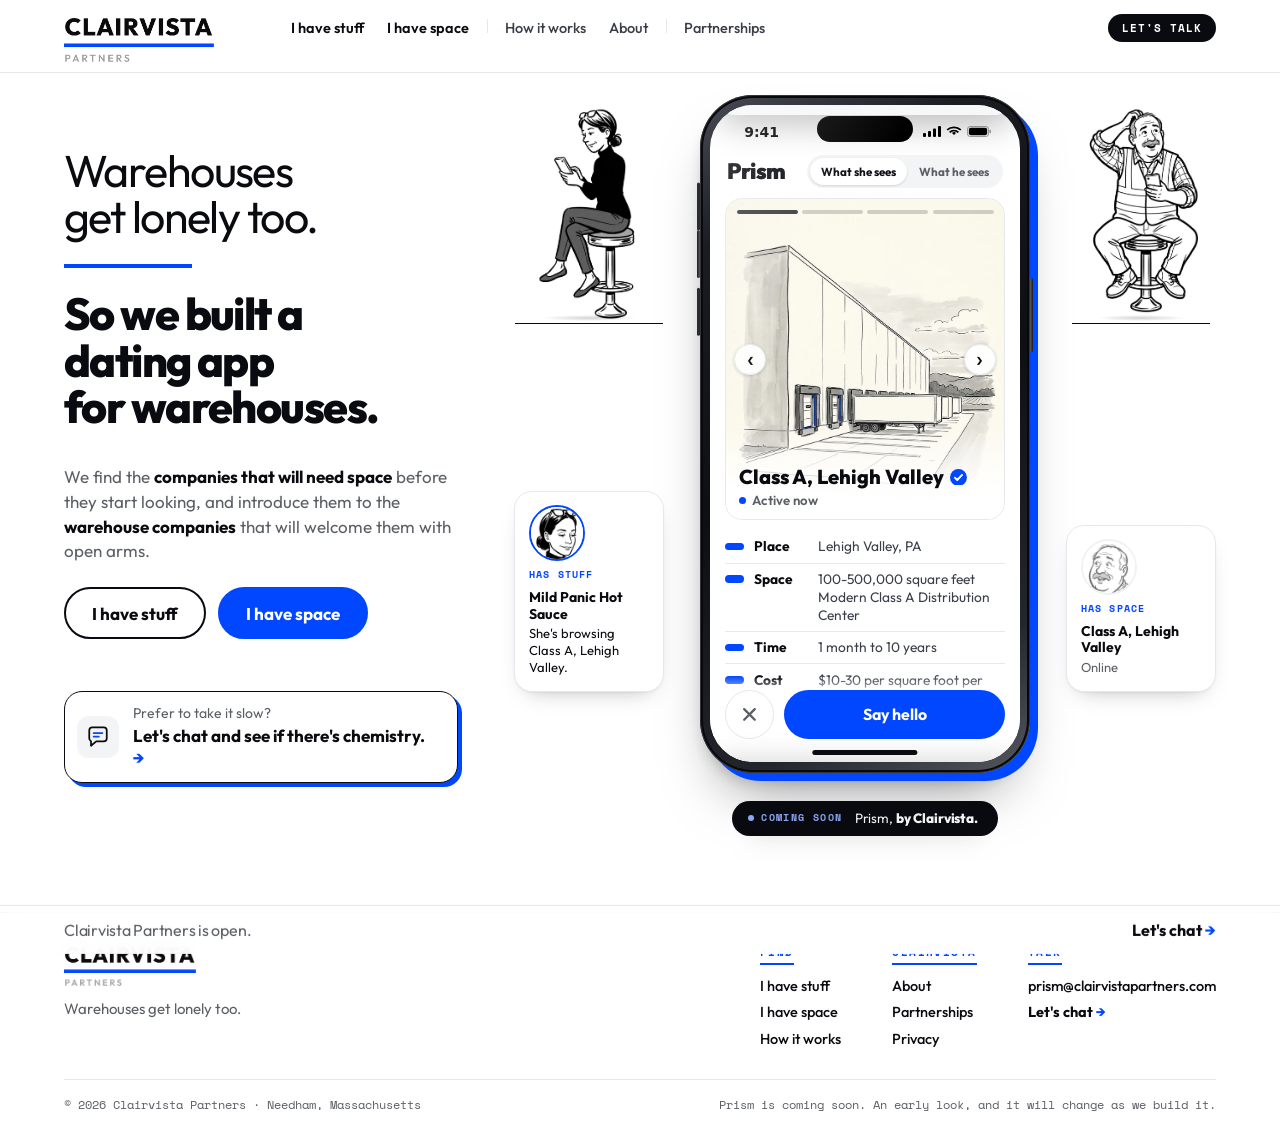
==== commit 5a221bb0: "The two of them answer the buttons and can be carried anywhere (Mel, 31 October: "include in the pus" ====
--- a/index.html
+++ b/index.html
@@ -303,7 +303,7 @@
 /* Mel, 31 Oct: "change the copy under the landing page iphone ... to something like coming soon and make it cool and
    attractive and aligned with the banner thing in spirit": a small obsidian pill that speaks like the Prism strip on the
    other pages (its kicker, its name), without a second Prism card beside the phone */
-.phonecol .early-look{display:flex;align-items:center;gap:10px;width:max-content;max-width:100%;margin:16px auto 0;padding:9px 16px 9px 13px;border-radius:999px;background:var(--obsidian);color:#fff;font:400 13.5px/1 Outfit;letter-spacing:-.01em;text-align:left;box-shadow:0 12px 26px -16px rgba(10,11,16,.6)}
+.phonecol .early-look{display:flex;align-items:center;gap:12px;width:max-content;max-width:100%;margin:28px auto 0;padding:11px 20px 11px 16px;border-radius:999px;background:var(--obsidian);color:#fff;font:400 13.5px/1 Outfit;letter-spacing:-.01em;text-align:left;box-shadow:0 12px 26px -16px rgba(10,11,16,.6)}
 .phonecol .early-look .el-k{display:inline-flex;align-items:center;gap:7px;font:700 10px/1 "Space Mono",monospace;letter-spacing:.14em;text-transform:uppercase;color:#8FB0FF}
 .phonecol .early-look .el-k:before{content:"";width:6px;height:6px;border-radius:50%;background:#8FB0FF;animation:soonblink 2.4s ease-in-out infinite}
 .phonecol .early-look b{font-weight:800}
--- a/site.css
+++ b/site.css
@@ -1351,3 +1351,12 @@
 .slow:has(button:focus-visible){outline:3px solid var(--blue);outline-offset:3px}
 .slow button:focus-visible{outline:none}
 @media (prefers-reduced-motion:reduce){.slow{transition:none}}
+
+/* Mel, 31 Oct: hovering I have stuff or I have space, the one the button speaks for perks up and shows who they are */
+.s-fig.perk{transform:translateY(-5px)}
+.s-fig.perk .side-tag{opacity:1;transform:translate(-50%,0)}
+@media (prefers-reduced-motion:reduce){.s-fig.perk{transform:none}}
+
+/* carried anywhere on the screen, and on the way back to the stool, they pass over everything else (Mel, 31 Oct) */
+.s-fig.held,.s-fig.flying{z-index:60;will-change:transform;mix-blend-mode:multiply}  /* the paper stays invisible over anything */
+.s-fig.held .side-tag,.s-fig.flying .side-tag{opacity:0!important}
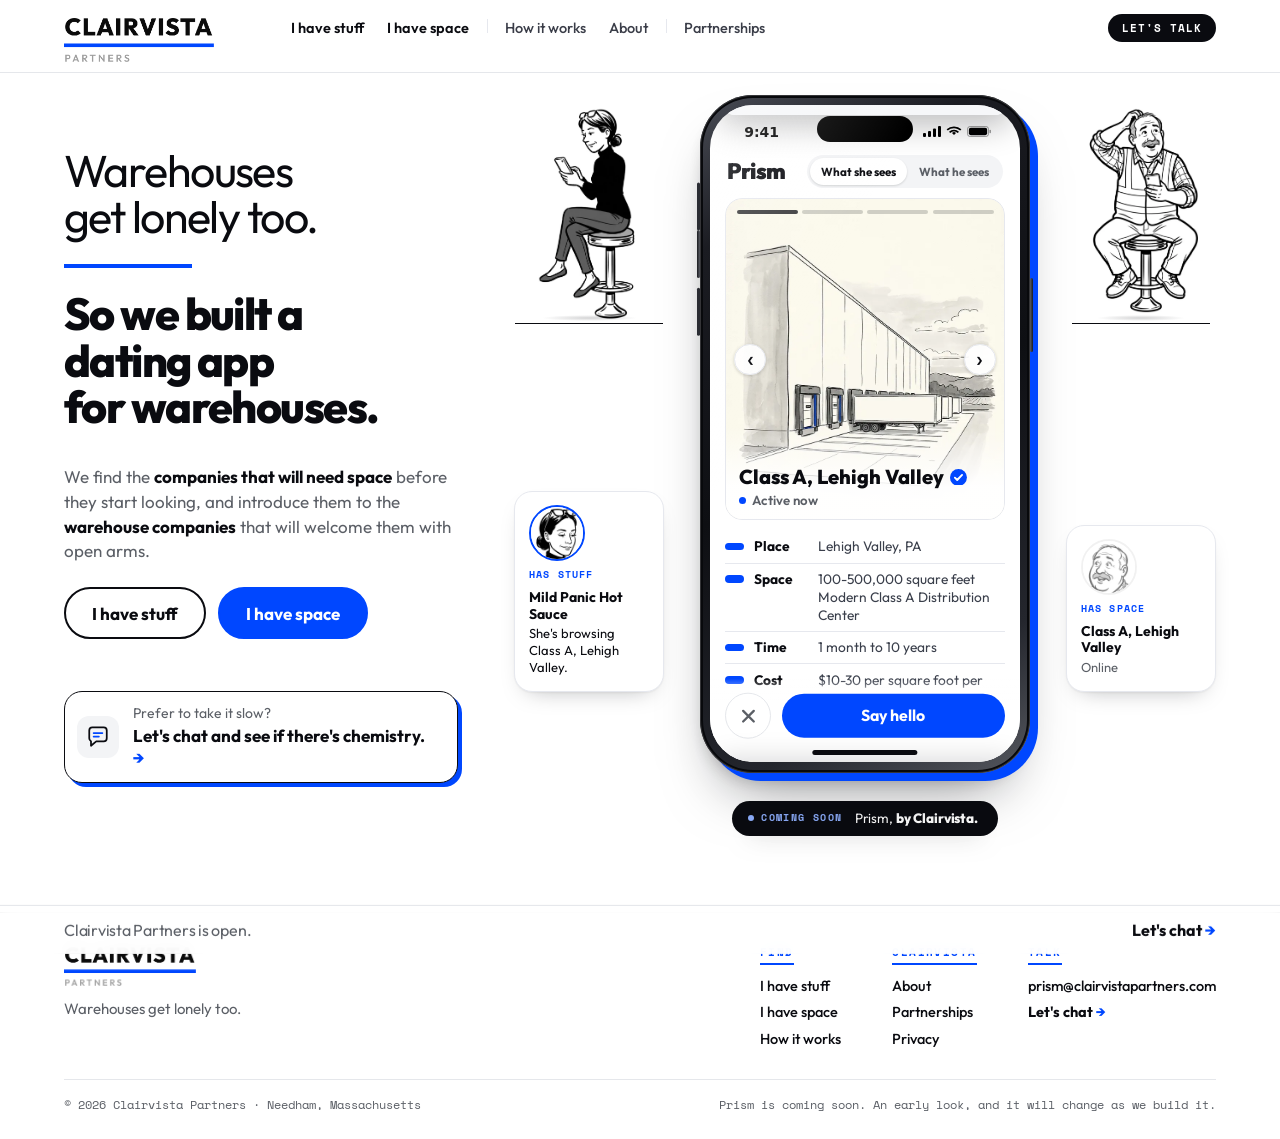
==== commit cf51d68a: "Round 2, part 1: the match done properly, and phone polish (Mel, 31 October: "Start round 2") The ma" ====
--- a/index.html
+++ b/index.html
@@ -308,6 +308,13 @@
 .phonecol .early-look .el-k:before{content:"";width:6px;height:6px;border-radius:50%;background:#8FB0FF;animation:soonblink 2.4s ease-in-out infinite}
 .phonecol .early-look b{font-weight:800}
 @keyframes soonblink{0%,100%{opacity:1}50%{opacity:.3}}
+/* Mel, 31 Oct, round 2, phone polish: every control in the phone is at least 44px under a finger as rendered */
+.eye,.cback,.qtop .back{position:relative}
+.eye:after,.heart:after,.cback:after,.qtop .back:after{content:"";position:absolute;inset:-8px}
+.qtop .back:after{inset:-13px -10px}
+.appview .chip,.appview .btn{min-height:calc(44px / var(--z,1))}
+.appview .pass{width:calc(46px / var(--z,1));height:calc(46px / var(--z,1))}
+@media (orientation:landscape) and (max-height:500px){main.hero{--ph:480px!important}}
 @media (max-width:960px){
   .cast .who .ring{left:7px;top:7px;width:42px;height:42px}
   /* on phones the two of them sit on a counter line right on top of the phone, so they and the story share one view,
--- a/site.css
+++ b/site.css
@@ -1360,3 +1360,20 @@
 /* carried anywhere on the screen, and on the way back to the stool, they pass over everything else (Mel, 31 Oct) */
 .s-fig.held,.s-fig.flying{z-index:60;will-change:transform;mix-blend-mode:multiply}  /* the paper stays invisible over anything */
 .s-fig.held .side-tag,.s-fig.flying .side-tag{opacity:0!important}
+
+/* ===== Mel, 31 Oct, round 2 ("Start round 2") ===== */
+/* the match done properly: a quick swivel on the stool with a little hop, never a paper-thin flip; on phones the heart
+   sits between them; during the talk he looks over at her for a moment */
+.s-fig img{transition:scale .24s cubic-bezier(.4,0,.2,1),opacity .5s ease,filter .5s ease}
+.s-fig.lives img{transition:scale .24s cubic-bezier(.4,0,.2,1),opacity .5s ease,filter .5s ease,rotate .9s cubic-bezier(.2,.7,.2,1)}
+.s-fig.hop{transform:translateY(-4px);transition:transform .12s ease-out}
+.home-figs .s-fig.him.peek img{scale:calc(-1 * var(--m,1)) 1}
+@media (max-width:960px){.hero>.home-figs .pair-heart{left:50%;margin-left:-9px}}
+/* phone polish: the chat card as a sheet from the bottom over a veil, finger-sized controls, no grey tap flash */
+.lf-veil{position:fixed;inset:0;z-index:58;background:rgba(10,11,16,.36)}
+.lf-veil[hidden]{display:none}
+.leaflet.sheet{position:fixed!important;left:0!important;right:0!important;bottom:0!important;top:auto!important;width:auto!important;max-height:88svh;overflow:auto;border-radius:22px 22px 0 0;padding-bottom:calc(20px + env(safe-area-inset-bottom));transform:translateY(24px)}
+.leaflet.sheet.on{transform:none}
+.leaflet.sheet{z-index:59!important}
+@media (max-width:600px){.lf-x{width:44px;height:44px;top:6px;right:6px}.lf-tabs button,.lf-side button{min-height:44px}}
+a,button,summary,label,[role=button],[role=link],.s-fig{-webkit-tap-highlight-color:transparent}
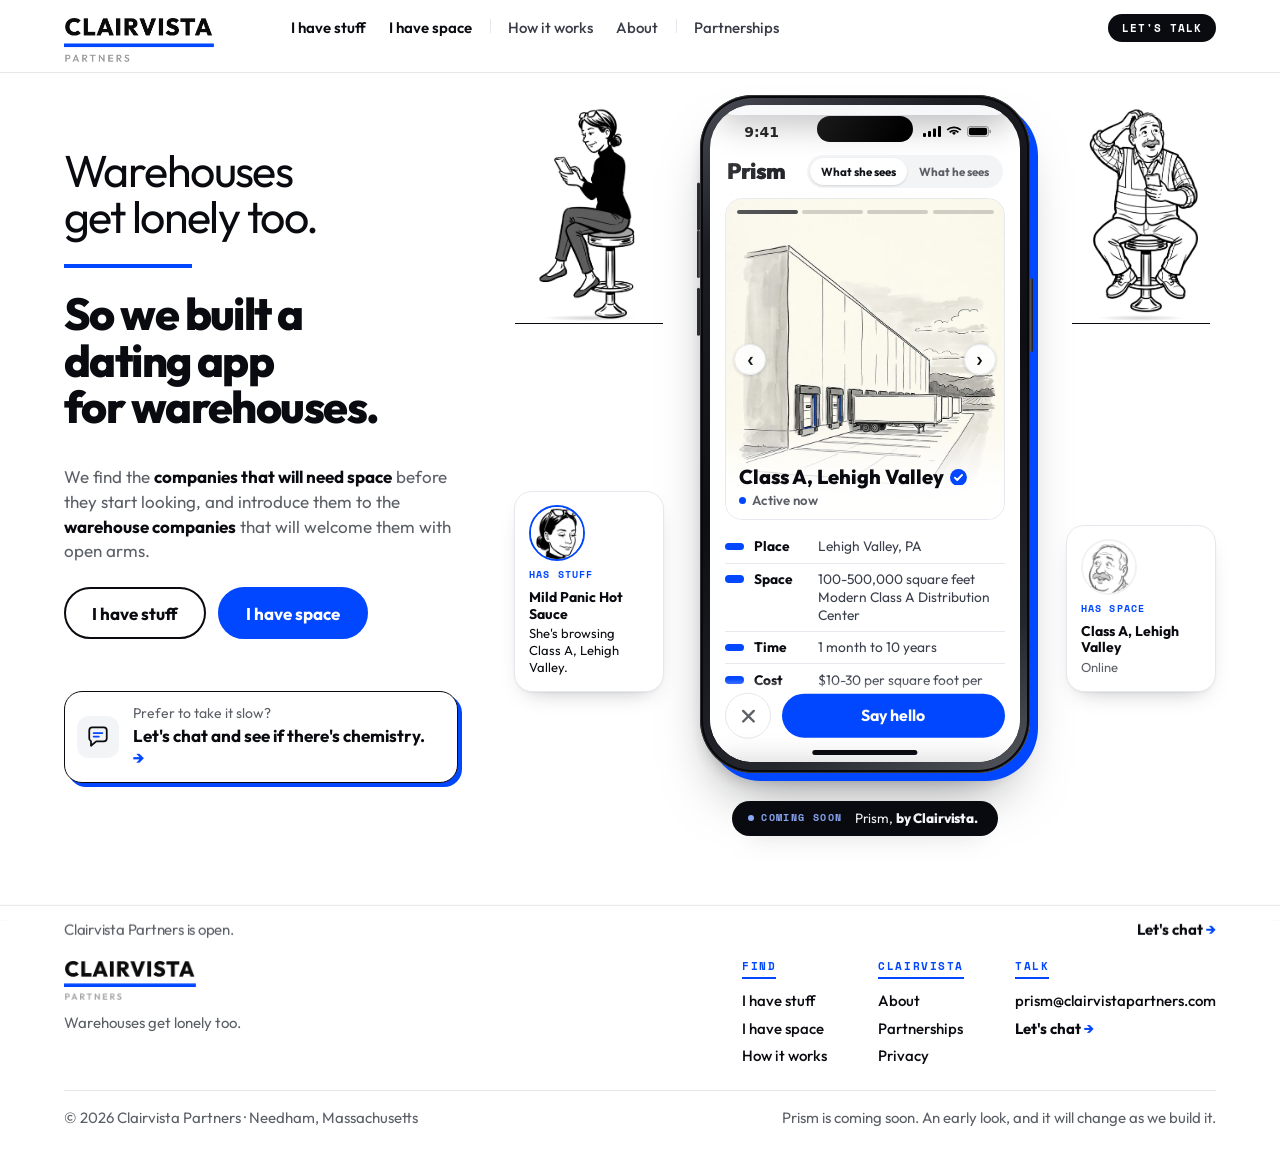
==== commit 6f147add: "Two phone fixes from Clarity: each side page opens on its own ask, and the chat card waits below the" ====
--- a/index.html
+++ b/index.html
@@ -11,10 +11,10 @@
 <meta property="og:title" content="A dating app for warehouses">
 <meta property="og:description" content="Warehouses get lonely too. We find the companies that will need space before they start looking, and introduce them to the warehouse companies that will welcome them with open arms.">
 <meta property="og:url" content="https://clairvistapartners.com/">
-<meta property="og:image" content="https://clairvistapartners.com/assets/share-dating-app.jpg">
+<meta property="og:image" content="https://clairvistapartners.com/assets/share-dating-app.jpg?v=2">
 <meta property="og:image:width" content="1200">
 <meta property="og:image:height" content="630">
-<meta property="og:image:alt" content="A corner diner at night. A warehouse manager at one end of the counter and the head of a growing company at the other, both on their phones.">
+<meta property="og:image:alt" content="Warehouses get lonely too. So we built a dating app for warehouses. Ink drawings of the head of operations and the warehouse manager on diner stools, side by side.">
 <meta name="twitter:title" content="A dating app for warehouses">
 <meta name="twitter:card" content="summary_large_image">
 <meta name="theme-color" content="#FFFFFF">
@@ -322,6 +322,12 @@
   .hero>.home-figs{order:2;justify-self:center;margin:0 0 -14px!important}
   .phonecol{order:3}
   .cast{order:4}
+  /* the chat card waits below the phone and their cards, so the phone reaches the first screen: 9 of 22 phone views
+     stopped before it (Clarity, 31 Oct to 2 Nov; Mel, 2 Nov: "Yes, build them") */
+  .words{display:contents}
+  .words>*{order:1;justify-self:start}
+  .words>.cap,.words>.ways{margin-top:calc(clamp(16px,2.6vh,26px) - 26px)}
+  .words>.slow{order:5;margin-top:0}
 }
 </style>
 <script src="capture.js"></script>
--- a/site.css
+++ b/site.css
@@ -1,35 +1,120 @@
-/* Clairvista public site, shared by every page: the base, the bar, the footer, the buttons, and the two of them. */
-:root{--obsidian:#0A0B10;--white:#FFFFFF;--sunk:#F3F4F6;--blue:#0047FF;--line:#E5E7EB;--line2:#E6E8EE;--muted:#5B5F66;
-  --m-o:#FC5700;--m-b:#0041BB;--m-g:#00A849}
+/* Clairvista public site: one stylesheet for every page. In order: tokens, the base, one rule set per piece, the page
+   blocks, then the screen-size, hover and motion rules grouped by piece. index.html keeps the landing page's hero and
+   phone in its own <style>; privacy.html and 404.html keep small blocks of their own, which the page blocks here bring
+   into the same container, hero and scale. Round 2 of the design review (Mel, 31 Oct): "one set of type sizes, spacing
+   and buttons ... a change happens in one place instead of up to nine." */
+
+/* ===== tokens ===== */
+:root{
+  /* color: Kinetic Blue is the one accent; its light tint is for words on the obsidian Prism strip */
+  --obsidian:#0A0B10;--white:#FFFFFF;--sunk:#F3F4F6;--blue:#0047FF;--blue-hover:#0038CC;--tint:#8FB0FF;
+  --line:#E5E7EB;--line2:#E6E8EE;--muted:#5B5F66;
+  --m-o:#FC5700;--m-b:#0041BB;--m-g:#00A849;   /* the light: orange, green and blue, only in the thin bands */
+  /* type: Outfit in five steps, clamp() for headlines; Space Mono kickers in two sizes. No sentence under 15px */
+  --fs-cap:13px;     /* captions */
+  --fs-sm:15px;      /* small text and UI */
+  --fs-body:17px;    /* body, and every field (iPhones zoom fields under 16px) */
+  --fs-lead:20px;    /* lead text and checklist titles */
+  --fs-h2:clamp(20px,1.8vw,26px);        /* section heads: 26, stepping down to 20 on small screens */
+  --fs-h2-tight:clamp(17px,1.45vw,21px); /* the two column heads beside the Prism strip on laptops, one line each */
+  --fs-hero:clamp(34px,3.6vw,56px);      /* the inner-page headline; the landing page keeps its own, larger */
+  --lh-hero:1.04;
+  --k-sm:11px;--k-lg:13px;--k-track:.14em;
+  /* spacing steps */
+  --s1:8px;--s2:16px;--s3:24px;--s4:40px;--s5:72px;
+  --hero-top:48px;   /* header line to the first block of an inner page; 32px on phones */
+  /* one container: the logo, the page and the footer share its left edge */
+  --wrap:1440px;--gutter:clamp(16px,5vw,80px);
+  /* radii: ink panels are square; small app pieces 12; cards and panels 20; pills 999 */
+  --r-sm:12px;--r-card:20px;--r-pill:999px;
+  --ink:6px;         /* the ink panels' Kinetic Blue offset; 4px under 760px wide */
+  /* buttons: L for page calls to action, M for actions inside a panel, S for inline helpers */
+  --btn-l:52px;--btn-m:44px;--btn-s:36px;
+  interpolate-size:allow-keywords}
+
+/* ===== base ===== */
 *{box-sizing:border-box}
-html,body{margin:0;background:var(--white);color:var(--obsidian);font:400 18px/1.5 Outfit,system-ui,sans-serif;-webkit-font-smoothing:antialiased}
+html,body{margin:0;background:var(--white);color:var(--obsidian);font:400 var(--fs-body)/1.5 Outfit,system-ui,sans-serif;-webkit-font-smoothing:antialiased}
 img{max-width:100%;height:auto;display:block}
 p,h1,h2,h3,h4{margin:0}
 a{color:inherit}
 button{font:inherit;color:inherit}
 :focus-visible{outline:3px solid var(--blue);outline-offset:3px}
-
-/* the bar: the mark, four pages, one way to reach us */
-.bar{display:flex;align-items:center;gap:clamp(20px,4vw,60px);padding:16px clamp(16px,5vw,80px) 2px}
-.bar .brand img{width:132px}
-.nav{display:flex;gap:clamp(18px,2.4vw,34px);margin-left:clamp(4px,2vw,30px)}
-.nav a{font:600 15px/1 Outfit;text-decoration:none;padding:8px 0 6px;border-bottom:2px solid transparent;transition:color .15s ease,border-color .15s ease}
-.nav a:hover{color:var(--blue)}
-.nav a[aria-current]{border-color:var(--blue)}
-.bar .talk{margin-left:auto;font:700 12px "Space Mono",monospace;letter-spacing:.06em;text-decoration:none}
-.bar .talk:hover{color:var(--blue)}
-
-/* the two ways in */
-.ways{display:flex;flex-wrap:wrap;gap:12px}
-.way{display:inline-flex;align-items:center;min-height:52px;padding:0 26px;border-radius:999px;border:2px solid var(--obsidian);background:#fff;font:700 17px/1 Outfit;cursor:pointer;white-space:nowrap;text-decoration:none;transition:transform .12s ease,background .15s ease,color .15s ease,border-color .15s ease}
+/* a heading or card that takes focus only so a phone's keyboard stays down is a landing spot, not a control: no ring */
+[tabindex="-1"]:focus{outline:none}
+/* every field shows the focus ring from the keyboard, the early list on the dark Prism strip included; the !important
+   beats the fields' own outline:none, here and in index.html's <style> */
+input:focus-visible,textarea:focus-visible{outline:3px solid var(--blue)!important;outline-offset:2px}
+h1,h2,h3,.hcell p,.hmeet p,.hdiff-list p,.tcard p{text-wrap:balance}
+a,button,summary,label,[role=button],[role=link],.s-fig{-webkit-tap-highlight-color:transparent}
+/* folded rows slide open; the page makes room (unfold.js) */
+details::details-content{height:0;overflow:clip;transition:height .38s cubic-bezier(.2,.7,.2,1),content-visibility .38s allow-discrete}
+details[open]::details-content{height:auto}
+/* switching between I have stuff and I have space: one page changing, not a reload */
+@view-transition{navigation:auto}
+::view-transition-group(*){animation-duration:.42s;animation-timing-function:cubic-bezier(.2,.7,.2,1)}
+::view-transition-old(root),::view-transition-new(root){animation-duration:.32s}
+
+/* ===== type that repeats across pieces ===== */
+/* section heads, split regular and bold */
+.s-today h2,.intake h2,.hdiff h2,.reach h2,.fold-h{font:400 var(--fs-h2)/1.2 Outfit;letter-spacing:-.03em}
+.s-today h2 b,.intake h2 b,.hdiff h2 b,.reach h2 b,.fold-h b{font-weight:800}
+/* kickers: Space Mono, uppercase, tracked; each sets its color (Kinetic Blue, its tint on obsidian, white on the tags) */
+.f-k,.tcard .sn,.hcell .sn,.hmeet .sn,.lane-h,.ck-k,.in-n,.ad-k,.ab-k,.ab-t,.side-tag{font:700 var(--k-sm)/1 "Space Mono",monospace;letter-spacing:var(--k-track);text-transform:uppercase}
+
+/* ===== the bar: the mark, five pages, one way to reach us ===== */
+.bar{max-width:var(--wrap);margin:0 auto;display:flex;align-items:center;gap:clamp(20px,4vw,60px);padding:18px var(--gutter) 10px;border-bottom:1px solid var(--line);view-transition-name:bar}
+/* Mel, 30 Oct: "we arent changing the logo. just make it fit with the nav bar a bit better": the mark at the design
+   file's 150px; the nav and the tag lifted 12px so they read on one line with CLAIRVISTA */
+.bar .brand img{width:150px;height:auto;display:block}
+.nav{position:relative;top:-12px;display:flex;align-items:center;gap:clamp(14px,1.8vw,26px);margin-left:clamp(4px,2vw,30px)}
+.nav a{font:600 var(--fs-sm)/1 Outfit;color:var(--obsidian);text-decoration:none;padding:8px 0 6px;border-bottom:2px solid transparent;transition:color .15s ease,border-color .15s ease}
+/* the nav in three quiet pairs; the page you are on carries the wordmark's blue rule */
+.nav a:nth-child(n+3){font-weight:500;color:#3A3D48}
+.nav a:nth-child(3),.nav a:nth-child(5){position:relative;margin-left:clamp(8px,1vw,14px)}
+.nav a:nth-child(3):before,.nav a:nth-child(5):before{content:"";position:absolute;left:calc(-1 * clamp(11px,1.4vw,20px));top:50%;width:1px;height:14px;margin-top:-8px;background:var(--line2)}
+.nav a[aria-current]{color:var(--blue);border-color:var(--blue)}
+/* Let's talk: Mel's black tag, kept exactly */
+.bar .talk{position:relative;top:-12px;margin-left:auto;display:inline-flex;align-items:center;gap:6px;padding:9px 14px;border:0;border-radius:var(--r-pill);background:var(--obsidian);color:#fff;font:700 10.5px/1 "Space Mono",monospace;letter-spacing:.1em;text-transform:uppercase;text-decoration:none;cursor:pointer;transition:background .15s ease}
+
+/* ===== the footer. Mel, 30 Oct: "ensure header and footer are designed as seamlessly and elegantly in our style as possible" ===== */
+footer.foot{display:block;max-width:var(--wrap);margin:var(--s4) auto 0;padding:var(--s4) var(--gutter) var(--s3);border-top:1.5px solid var(--obsidian);font:400 var(--fs-sm)/1.5 Outfit;color:var(--obsidian)}
+footer a{color:var(--obsidian);text-decoration:none}
+.f-top{display:grid;grid-template-columns:minmax(0,1fr) auto;gap:var(--s3) var(--s4);align-items:start}
+.f-brand .brand img{width:132px;height:auto;display:block}
+.f-line{margin-top:12px;font:400 var(--fs-sm)/1.4 Outfit;color:var(--muted)}
+.f-cols{display:grid;grid-template-columns:repeat(3,auto);gap:clamp(28px,4vw,64px)}
+.f-cols div{display:flex;flex-direction:column;align-items:flex-start;gap:var(--s1)}
+.f-k{display:inline-block;margin-bottom:4px;padding-bottom:5px;border-bottom:2px solid var(--blue);color:var(--blue)}
+.f-cols a{font:500 var(--fs-sm)/1.3 Outfit;color:var(--obsidian);text-decoration:none}
+.f-chat{border:0;background:none;padding:0;font:700 var(--fs-sm)/1.3 Outfit;color:var(--obsidian);cursor:pointer}
+.f-chat i{font-style:normal;color:var(--blue)}
+.f-base{display:flex;justify-content:space-between;flex-wrap:wrap;gap:var(--s1) var(--s3);margin-top:var(--s3);padding-top:var(--s2);border-top:1px solid var(--line);font:400 var(--fs-sm)/1.5 Outfit;color:var(--muted)}
+
+/* ===== the footer line on every page (foot.js): "Clairvista Partners is open." and Let's chat ===== */
+.stick{position:fixed;left:0;right:0;bottom:0;z-index:40;padding:10px var(--gutter) calc(10px + env(safe-area-inset-bottom));background:rgba(255,255,255,.94);-webkit-backdrop-filter:blur(8px);backdrop-filter:blur(8px);border-top:1px solid var(--line);transform:translateY(110%);transition:transform .35s cubic-bezier(.3,0,.2,1)}
+.stick.on{transform:none}
+.stick-in{max-width:calc(var(--wrap) - 160px);margin:0 auto;display:flex;align-items:center;justify-content:space-between;gap:var(--s2)}
+.stick p{font:400 var(--fs-sm)/1.3 Outfit;letter-spacing:-.015em;color:var(--muted)}
+.stick-chat{border:0;background:none;padding:6px 0;font:700 var(--fs-sm)/1 Outfit;color:var(--obsidian);cursor:pointer}
+.stick-chat:after{content:" →";color:var(--blue)}
+
+/* ===== buttons: three sizes, one hover, one press, the site's focus ring ===== */
+.ways{display:flex;flex-wrap:wrap;gap:12px}   /* 12, the landing page's own spacing between its two ways in */
+/* L, the page's calls to action */
+.way{display:inline-flex;align-items:center;min-height:var(--btn-l);padding:0 26px;border-radius:var(--r-pill);border:2px solid var(--obsidian);background:#fff;font:700 var(--fs-body)/1 Outfit;cursor:pointer;white-space:nowrap;text-decoration:none;transition:transform .12s ease,background .15s ease,color .15s ease,border-color .15s ease}
 .way.primary{background:var(--blue);border-color:var(--blue);color:#fff}
-.way:hover{transform:translateY(-1px)}
-.way.primary:hover{background:#0038CC;border-color:#0038CC}
-.way:not(.primary):hover{border-color:var(--blue);color:var(--blue)}
-.way:active{transform:scale(.98)}
-
-/* the two of them, as the app would show them: a face, a name, what they are doing right now */
-.who{display:flex;align-items:center;gap:10px;padding:7px 16px 7px 7px;border:1px solid var(--line2);border-radius:999px;background:#fff;box-shadow:0 1px 2px rgba(10,11,16,.05),0 10px 24px -14px rgba(10,11,16,.35);transition:opacity .6s ease,transform .6s ease}
+/* M, the actions inside a panel */
+.b-acts .way,.ck-send .way,.early-row .way{min-height:var(--btn-m);padding:0 20px;font-size:var(--fs-sm)}
+/* S, inline helpers. Fill my checklist: a smaller pill, with a note saying what it does and why */
+.way.in-btn{flex:none;gap:6px;min-height:var(--btn-s);padding:0 16px;font-size:var(--fs-sm)}
+.in-btn i{font-style:normal}
+/* until an answer is in, Skip the small talk is an outlined button */
+.ck-send:not(.has) .way{background:#fff;color:var(--obsidian);border-color:var(--obsidian)}
+
+/* ===== the two of them as the app shows them: a face, a name, what they are doing right now (About, and the cast cards
+   and app bar in index.html, whose <style> builds on these). Pictures of the app keep the app's own small type ===== */
+.who{display:flex;align-items:center;gap:10px;padding:7px 16px 7px 7px;border:1px solid var(--line2);border-radius:var(--r-pill);background:#fff;box-shadow:0 1px 2px rgba(10,11,16,.05),0 10px 24px -14px rgba(10,11,16,.35);transition:opacity .6s ease,transform .6s ease}
 .who img{width:42px;height:42px;border-radius:50%;object-fit:cover;border:2px solid var(--line);transition:border-color .4s ease}
 .who b{display:block;font:700 13.5px/1.15 Outfit;white-space:nowrap}
 .who i{display:block;margin-top:2px;font:400 12px/1.2 Outfit;font-style:normal;color:var(--muted);white-space:nowrap}
@@ -40,53 +125,31 @@
 .who.booked .st:before{display:block;background-image:url("data:image/svg+xml,%3Csvg xmlns='http://www.w3.org/2000/svg' viewBox='0 0 16 16'%3E%3Ccircle cx='8' cy='8' r='8' fill='%230047FF'/%3E%3Cpath d='M4.6 8.2l2.2 2.2 4.6-4.8' fill='none' stroke='%23fff' stroke-width='1.8' stroke-linecap='round' stroke-linejoin='round'/%3E%3C/svg%3E")}
 .who .dots{display:none;gap:3px;align-items:center;height:14px}
 .who .dots span{width:5px;height:5px;border-radius:50%;background:var(--blue);animation:blink 1s infinite}
-.who .dots span:nth-child(2){animation-delay:.15s}.who .dots span:nth-child(3){animation-delay:.3s}
+.who .dots span:nth-child(2){animation-delay:.15s}
+.who .dots span:nth-child(3){animation-delay:.3s}
 .who.typing .dots{display:inline-flex}
 .who.typing .st i{display:none}
 @keyframes blink{0%,80%,100%{opacity:.25}40%{opacity:1}}
 
-/* a plain page: the words on the left, the guide on the right */
-.page{max-width:1320px;margin:0 auto;padding:clamp(28px,8vh,90px) clamp(16px,5vw,80px) 70px;display:grid;grid-template-columns:minmax(0,1fr) minmax(0,.8fr);column-gap:clamp(36px,6vw,120px);align-items:center;min-height:calc(100svh - 160px)}
-.pwords{display:flex;flex-direction:column;align-items:flex-start;gap:clamp(16px,2.6vh,26px);max-width:640px}
-.pwords h1{font:400 clamp(32px,min(3.5vw,6.2vh),60px)/1.04 Outfit;letter-spacing:-.035em}
-.pwords h1 b{font-weight:800}
-.cap{font:400 clamp(17px,1.3vw,21px)/1.45 Outfit;color:var(--muted);max-width:560px}
-.cap b{font-weight:700;color:var(--obsidian)}
-.steps{list-style:none;margin:0;padding:0;display:grid;gap:18px;max-width:560px}
-.steps li{display:grid;grid-template-columns:34px 1fr;gap:14px;align-items:start}
-.steps li span{font:700 13px/34px "Space Mono",monospace;color:var(--blue);text-align:center;border:2px solid var(--blue);border-radius:50%;width:34px;height:34px}
-.steps li b{display:block;font:700 19px/1.25 Outfit}
-.steps li p{margin-top:3px;font:400 16px/1.45 Outfit;color:var(--muted)}
-.guide{position:relative;display:flex;flex-direction:column;align-items:center;gap:26px;padding:30px 0}
-.guide .who{position:relative;z-index:1}
-.guide .light{position:absolute;left:12%;right:12%;top:50%;height:6px;margin-top:-3px;background:linear-gradient(var(--m-o) 0 2px,var(--m-g) 2px 4px,var(--m-b) 4px 6px);-webkit-mask-image:linear-gradient(90deg,transparent,#000 25%,#000 75%,transparent);mask-image:linear-gradient(90deg,transparent,#000 25%,#000 75%,transparent)}
-.guide.pair{flex-direction:row;justify-content:space-between;width:100%;max-width:520px}
-
-footer{border-top:1px solid var(--line);padding:22px clamp(16px,5vw,80px) 30px;display:flex;justify-content:space-between;align-items:center;gap:16px 30px;flex-wrap:wrap;font:400 12px "Space Mono",monospace;color:var(--muted)}
-footer nav{display:flex;flex-wrap:wrap;gap:18px}
-footer a{color:var(--obsidian);text-decoration:none}
-footer a:hover{color:var(--blue)}
-
-@media (max-width:960px){
-  .nav{display:none}
-  .page{grid-template-columns:minmax(0,1fr);row-gap:30px;min-height:0}
-  .pwords{max-width:none}
-  .way{flex:1 1 auto;justify-content:center}
-  .guide{padding:10px 0}
-}
-@media (prefers-reduced-motion:reduce){*,*:before,*:after{transition:none!important;animation:none!important}}
-
-/* the slow way in: a quiet line under the buttons, a call before a profile */
-.slow{display:flex;flex-wrap:wrap;align-items:baseline;gap:4px 8px;margin-top:-4px;padding-top:14px;border-top:1px solid var(--line);max-width:460px;font:400 15px/1.4 Outfit;color:var(--muted)}
-.slow button{border:0;padding:0;cursor:pointer;text-align:left;font-weight:700;color:var(--obsidian);text-decoration:none;background:linear-gradient(var(--blue),var(--blue)) 0 100%/0 2px no-repeat;transition:background-size .3s ease,color .15s ease}
+/* ===== Mel, 31 Oct: "Prefer to take it slow? Let's chat and see if there's chemistry. this element could probably benefit
+   from moving down a bit and given a little more attention": a small chat card in the deck's hand, an ink line and a
+   short blue offset; the whole card opens the chat ===== */
+.slow{position:relative;display:grid;grid-template-columns:auto minmax(0,1fr);align-items:center;column-gap:14px;row-gap:2px;width:fit-content;max-width:min(100%,470px);margin-top:clamp(12px,3.2vh,34px);padding:12px 22px 13px 12px;border:1.5px solid var(--obsidian);border-radius:18px;background:#fff;box-shadow:4px 4px 0 var(--blue);font:400 15px/1.4 Outfit;color:var(--muted);transition:transform .15s ease,box-shadow .15s ease}
+.slow .slow-i{grid-row:1/3;width:42px;height:42px;padding:7px;border-radius:12px;background:var(--sunk)}
+.slow>span{font:400 14px/1.3 Outfit;color:var(--muted)}
+.slow button{border:0;padding:0;cursor:pointer;text-align:left;font-weight:700;font-size:17px;line-height:1.3;color:var(--obsidian);text-decoration:none;background:linear-gradient(var(--blue),var(--blue)) 0 100%/0 2px no-repeat;transition:background-size .3s ease,color .15s ease}
+.slow button:before{content:"";position:absolute;inset:0;border-radius:inherit}
 .slow button:after{content:" →";color:var(--blue)}
-.slow button:hover,.slow button[aria-expanded="true"]{color:var(--blue);background-size:100% 2px}
-
-/* the leaflet: a small card that unfolds from the slow line, the same paper and ink as the presence cards */
+.slow button[aria-expanded="true"]{color:var(--blue);background-size:100% 2px}
+.slow:has(button:focus-visible){outline:3px solid var(--blue);outline-offset:3px}
+.slow button:focus-visible{outline:none}
+
+/* ===== the chat card (slow.js): it unfolds under whatever opened it. Kept as it was; the checklist's send card and the
+   bubble reuse its close button, kicker and lines ===== */
 .leaflet{position:absolute;z-index:50;padding:22px 22px 20px;border-radius:20px;border:1px solid var(--line2);background:#fff;box-shadow:0 2px 4px rgba(10,11,16,.06),0 24px 48px -20px rgba(10,11,16,.45);opacity:0;transform:translateY(-6px) scale(.98);transform-origin:top left;transition:opacity .2s ease,transform .25s cubic-bezier(.3,0,.2,1)}
 .leaflet.on{opacity:1;transform:none}
+.leaflet [hidden],.leaflet[hidden]{display:none!important}
 .lf-x{position:absolute;top:10px;right:12px;width:32px;height:32px;border:0;border-radius:50%;background:none;font:400 22px/1 Outfit;color:var(--muted);cursor:pointer}
-.lf-x:hover{background:var(--sunk);color:var(--obsidian)}
 .lf-k{font:700 10.5px/1 "Space Mono",monospace;letter-spacing:.12em;text-transform:uppercase;color:var(--blue)}
 .leaflet h2{margin-top:8px;font:400 26px/1.1 Outfit;letter-spacing:-.03em}
 .leaflet h2 b{font-weight:800}
@@ -95,34 +158,264 @@
 .lf-tabs button{flex:1;min-height:38px;border:0;border-radius:999px;background:none;font:600 14px/1 Outfit;color:var(--muted);cursor:pointer;transition:background .15s ease,color .15s ease}
 .lf-tabs button[aria-selected="true"]{background:#fff;color:var(--obsidian);box-shadow:0 1px 3px rgba(10,11,16,.12)}
 form.lf-pane{display:grid;gap:10px}
+.lf-sub+.lf-pane{margin-top:16px}
 .lf-side{display:flex;gap:8px}
 .lf-side button{flex:1;min-height:38px;border:1.5px solid var(--line2);border-radius:999px;background:#fff;font:600 14px/1 Outfit;cursor:pointer}
 .lf-side button[aria-pressed="true"]{border-color:var(--blue);color:var(--blue)}
-.leaflet input,.leaflet textarea{width:100%;padding:11px 14px;border:1.5px solid var(--line2);border-radius:12px;font:400 15px/1.35 Outfit;color:var(--obsidian);background:#fff;resize:none}
+/* fields of 16px or more, so iPhones do not zoom the page when one is tapped */
+.leaflet input,.leaflet textarea{width:100%;padding:11px 14px;border:1.5px solid var(--line2);border-radius:12px;font:400 16px/1.35 Outfit;color:var(--obsidian);background:#fff;resize:none}
 .leaflet input:focus,.leaflet textarea:focus{outline:none;border-color:var(--blue)}
 .lf-send{justify-content:center;width:100%;margin-top:2px}
 .lf-err{font:400 13px/1.3 Outfit;color:#C22626;min-height:0}
 .lf-err:empty{display:none}
 .lf-num{display:block;font:800 28px/1.1 Outfit;letter-spacing:-.02em;text-decoration:none}
-.lf-num.soon{font-size:22px}
 .lf-small{margin-top:8px;font:400 14px/1.4 Outfit;color:var(--muted)}
 .lf-done{padding-top:4px}
-.leaflet [hidden],.leaflet[hidden]{display:none!important}
-
-/* ===== the two side pages: I have space, I have stuff. Pictures first, one line each. ===== */
-.sidepage{max-width:1240px;margin:0 auto;padding:clamp(24px,6vh,64px) clamp(16px,5vw,80px) 40px}
-.s-top{max-width:760px}
-.kicker{font:700 12px/1 "Space Mono",monospace;letter-spacing:.14em;text-transform:uppercase;color:var(--blue)}
-.s-top h1{margin-top:14px;font:400 clamp(36px,4.6vw,64px)/1.03 Outfit;letter-spacing:-.035em}
-.s-top h1 b{font-weight:800}
-.soon{display:inline-flex;align-items:center;gap:10px;margin-top:22px;padding:9px 16px 9px 12px;border-radius:999px;background:var(--sunk);font:500 15px/1.3 Outfit}
-.soon i{width:9px;height:9px;border-radius:50%;background:var(--blue);animation:pulse 2s ease-in-out infinite;flex:none}
-@keyframes pulse{0%,100%{box-shadow:0 0 0 0 rgba(0,71,255,.45)}60%{box-shadow:0 0 0 7px rgba(0,71,255,0)}}
-.steps3{list-style:none;margin:clamp(36px,6vh,64px) 0 0;padding:0;display:grid;grid-template-columns:repeat(3,minmax(0,1fr));gap:clamp(20px,3vw,40px)}
-.step figure{margin:0;height:300px;display:flex;align-items:center;justify-content:center;border-radius:28px;background:var(--sunk);padding:22px;overflow:hidden}
-.step .sn{margin-top:20px;font:700 11px/1 "Space Mono",monospace;letter-spacing:.12em;text-transform:uppercase;color:var(--blue)}
-.step h3{margin-top:8px;font:800 22px/1.15 Outfit;letter-spacing:-.02em}
-.step h3+p{margin-top:6px;font:400 16px/1.45 Outfit;color:var(--muted)}
+/* Mel, 31 Oct, round 2, phone polish: on phones the card is a sheet from the bottom over a veil. The !important beats the
+   left, top and width slow.js writes on the card; the z-index keeps it above index.html's own .sheet */
+.lf-veil{position:fixed;inset:0;z-index:58;background:rgba(10,11,16,.36)}
+.lf-veil[hidden]{display:none}
+.leaflet.sheet{position:fixed!important;left:0!important;right:0!important;bottom:0!important;top:auto!important;width:auto!important;z-index:59;max-height:88svh;overflow:auto;border-radius:22px 22px 0 0;padding-bottom:calc(20px + env(safe-area-inset-bottom));transform:translateY(24px)}
+.leaflet.sheet.on{transform:none}
+
+/* ===== the two of them: ink drawings on diner stools, on a stretch of counter (pair.js, buddy.js, life.js) ===== */
+.s-figs{position:relative;--warm:.5;display:flex;align-items:flex-end;margin:0 clamp(0px,3vw,48px) 0 0}
+.s-figs .s-fig{margin:0}
+.s-figs .s-fig+.s-fig{margin-left:-6px}
+.s-fig{width:auto}
+.s-fig.her{view-transition-name:her}
+.s-fig.him{view-transition-name:him}
+/* nobody covers the line: the pictures sit on it, and their white paper lets it show through */
+.s-fig img{width:auto;height:clamp(120px,12.5vw,176px);mix-blend-mode:multiply;transition:scale .24s cubic-bezier(.4,0,.2,1),opacity .5s ease,filter .5s ease}
+/* back to back: her faces left, him faces right; --m mirrors them both */
+.s-fig.her img{scale:calc(-1 * var(--m,1)) 1}
+.s-figs .s-fig.him img{scale:var(--m,1) 1}
+/* the other one waits at the side, warming up as the checklist fills (buddy.js) */
+.s-fig.other img{opacity:var(--warm);filter:grayscale(calc(1.6 - var(--warm) * 1.6));transition:opacity .3s ease}
+/* glance: the other one turns. Met: both face each other, and a small heart */
+.s-figs.glance .s-fig.him.other img{scale:calc(-1 * var(--m,1)) 1}
+.s-figs.glance .s-fig.her.other img{scale:var(--m,1) 1}
+.s-figs.met .s-fig.her img{scale:var(--m,1) 1}
+.s-figs.met .s-fig.him img{scale:calc(-1 * var(--m,1)) 1}
+.s-figs.met .s-fig.other img{opacity:1;filter:none}
+/* Mel, 31 Oct, round 2: during the talk on the landing page he looks over at her for a moment */
+.home-figs .s-fig.him.peek img{scale:calc(-1 * var(--m,1)) 1}
+/* Mel, 30 Oct: "keep the girl character on the left and the guy on the right ... whatever character a user clicks and/or
+   drags is the one that should be shaded darker indicating theyve been selectred" */
+.s-figs.has-pick>.s-fig.picked img{opacity:1;filter:contrast(1.5)}
+.s-figs.has-pick>.s-fig:not(.picked) img{opacity:.4;filter:grayscale(1)}
+.s-figs.has-pick>.s-fig:not(.picked):focus-visible img{opacity:.75}
+.pair-heart{position:absolute;left:50%;top:18%;width:18px;height:18px;margin-left:-9px;opacity:0;transform:scale(.4) translateY(6px);pointer-events:none}
+.pair-heart svg{width:100%;height:100%;display:block}
+.s-figs.met .pair-heart{animation:meet 1.4s cubic-bezier(.3,1.4,.5,1) .5s forwards}
+/* the character comes alive: pick them up, let go, they settle. On touch screens a vertical swipe that starts on them
+   scrolls the page (Mel, 31 Oct, round 1) */
+.s-fig.alive{position:relative;cursor:grab;touch-action:pan-y;user-select:none;-webkit-user-select:none;-webkit-touch-callout:none;border-radius:16px;transition:transform .45s cubic-bezier(.3,1.5,.5,1)}
+.s-fig.alive img{pointer-events:none;-webkit-user-drag:none;animation:breathe 4.5s ease-in-out infinite;transform-origin:50% 100%}
+.s-fig.alive:focus-visible{outline:3px solid var(--blue);outline-offset:4px}
+.s-fig.other:focus-visible img,.s-fig.other.held img{opacity:1}
+.s-fig.held{cursor:grabbing;transition:none}
+.s-fig.held img{animation:none;filter:drop-shadow(0 18px 18px rgba(10,11,16,.22))}
+/* carried anywhere on the screen, and on the way back to the stool, they pass over everything else (Mel, 31 Oct);
+   multiply keeps the paper invisible over anything */
+.s-fig.held,.s-fig.flying{z-index:60;will-change:transform;mix-blend-mode:multiply}
+.s-fig.settle img{animation:settle .6s cubic-bezier(.3,1.6,.5,1)}
+.s-fig.nod img{animation:nod .35s ease}
+/* Mel, 31 Oct, round 2: "the match done properly": a quick swivel on the stool with a little hop */
+.s-fig.hop{transform:translateY(-4px);transition:transform .12s ease-out}
+/* Mel, 31 Oct: hovering I have stuff or I have space, the one the button speaks for perks up and shows who they are */
+.s-fig.perk{transform:translateY(-5px)}
+/* signs of life (life.js): each breathes on its own rhythm, shifts its weight now and then, leans toward a nearby
+   pointer; its phone lights up */
+.s-fig.lives img{animation:breathe2 var(--breath,4.6s) ease-in-out var(--breath-delay,0s) infinite;rotate:var(--lean,0deg);transform-origin:50% 100%;transition:scale .24s cubic-bezier(.4,0,.2,1),opacity .5s ease,filter .5s ease,rotate .9s cubic-bezier(.2,.7,.2,1)}
+.s-fig.lives img.shift{animation:breathe2 var(--breath,4.6s) ease-in-out var(--breath-delay,0s) infinite,shift 1.3s ease-in-out}
+.s-fig.lives.nod img{animation:breathe2 var(--breath,4.6s) ease-in-out var(--breath-delay,0s) infinite,nod .35s ease}
+.s-fig.lives.settle img{animation:breathe2 var(--breath,4.6s) ease-in-out var(--breath-delay,0s) infinite,settle .6s cubic-bezier(.3,1.6,.5,1)}
+.s-fig.lives::after{content:"";position:absolute;left:18%;right:18%;bottom:2px;height:6px;border-radius:50%;background:radial-gradient(closest-side,rgba(10,11,16,.18),transparent);animation:shade var(--breath,4.6s) ease-in-out var(--breath-delay,0s) infinite;pointer-events:none}
+.phone-glow{position:absolute;width:26px;height:26px;margin:-13px 0 0 -13px;border-radius:50%;background:radial-gradient(closest-side,rgba(0,71,255,.55),rgba(0,71,255,0));opacity:0;pointer-events:none;z-index:1}
+.phone-glow.on{animation:buzz 1.6s ease-out}
+/* who is who: the site's label above their head, on hover or focus, once on touch screens (.tell), and on a perk */
+.side-tag{position:absolute;left:50%;top:-14px;z-index:2;display:inline-flex;align-items:center;gap:6px;padding:6px 10px;border-radius:var(--r-pill);background:var(--obsidian);color:#fff;white-space:nowrap;opacity:0;transform:translate(-50%,6px);transition:opacity .16s ease,transform .2s cubic-bezier(.2,.7,.2,1);pointer-events:none}
+.side-tag i{font-style:normal;color:var(--tint)}
+.s-fig.other:focus-visible .side-tag,.s-fig.me:focus-visible .side-tag,.home-figs .s-fig:focus-visible .side-tag,.pair-figs .s-fig:focus-visible .side-tag,.s-figs.tell .side-tag,.s-fig.perk .side-tag{opacity:1;transform:translate(-50%,0)}
+.s-figs>.s-fig.me.talking .side-tag,.s-figs>.s-fig.alive.held .side-tag,.s-figs>.s-fig.alive.flying .side-tag{opacity:0}
+/* the landing page and the 404: the two of them back to back on their own stretch of counter */
+.home-figs{align-self:stretch;justify-content:flex-start;margin:4px 0 0;padding-left:8px;border-bottom:1.5px solid var(--obsidian)}
+.home-figs .s-fig img{width:auto;opacity:1;filter:none}
+.home-figs .s-fig+.s-fig{margin-left:-4px}
+.home-figs .pair-heart{left:calc(8px + clamp(96px,10.5vh,128px) * .55);margin-left:0}
+@keyframes breathe{0%,100%{transform:scale(1)}50%{transform:scale(1.012) translateY(-1px)}}
+@keyframes breathe2{0%,100%{translate:0 0}50%{translate:0 -1.5px}}
+@keyframes settle{0%{transform:translateY(-8px) rotate(-2deg)}55%{transform:translateY(2px) rotate(1deg)}100%{transform:none}}
+@keyframes nod{0%,100%{transform:none}50%{transform:translateY(-2px) rotate(-1deg)}}
+@keyframes shift{0%,100%{transform:none}35%{transform:rotate(-1.2deg)}70%{transform:rotate(.6deg)}}
+@keyframes shade{0%,100%{transform:scaleX(1)}50%{transform:scaleX(.94)}}
+@keyframes buzz{0%{opacity:0;transform:scale(.6)}18%{opacity:1;transform:scale(1.15)}36%{opacity:.6;transform:scale(.95)}52%{opacity:.95;transform:scale(1.1)}100%{opacity:0;transform:scale(1.4)}}
+@keyframes meet{0%{opacity:0;transform:scale(.4) translateY(6px)}60%{opacity:1;transform:scale(1.25) translateY(-4px)}100%{opacity:.9;transform:scale(1) translateY(-2px)}}
+
+/* ===== the inner pages' hero: one headline size, regular then bold, at one distance under the header line ===== */
+.s-top h1,.pwords h1{font:400 var(--fs-hero)/var(--lh-hero) Outfit;letter-spacing:-.035em}
+.s-top h1 b,.pwords h1 b{font-weight:800}
+
+/* ===== the side pages' frame: the content column and the Prism strip beside it ===== */
+.sidepage{max-width:var(--wrap);margin:0 auto;padding:0 var(--gutter) var(--s5)}
+.s-main{display:grid;grid-template-columns:minmax(0,1fr);gap:var(--s5);align-items:start}
+.s-col{min-width:0;padding-top:var(--hero-top)}
+
+/* ===== the side pages' hero: the headline on the counter, the two of them beside it ===== */
+.s-top{position:relative;display:grid;grid-template-columns:minmax(0,1fr) auto;gap:var(--s4);align-items:end;border-bottom:1.5px solid var(--obsidian)}
+.s-words{padding-bottom:var(--s3)}
+.s-top h1{view-transition-name:headline}
+
+/* ===== how it works today (left) beside pick whichever is easiest (right) ===== */
+.s-work{margin-top:var(--s3);display:grid;grid-template-columns:minmax(0,.9fr) minmax(0,1.1fr);gap:var(--s4);align-items:start}
+.s-work>*{min-width:0}
+.s-right{display:grid;gap:var(--s3);align-content:start;min-width:0}
+.s-today h2 .ln,.intake h2 .ln{display:block}
+/* the two lines a stranger looks for (Mel, 31 Oct) */
+.t-fee{margin:6px 0 0;font:400 var(--fs-sm)/1.45 Outfit;color:var(--muted)}
+/* Mel, 30 Oct: "the right column on how it works is a shamed lost opportunity": each step is a comic row, a blue
+   numbered dot on the line, the words, then the ink panel framed the deck's way */
+.tcards{position:relative;list-style:none;margin:var(--s3) 0 0;padding:0;display:grid;grid-template-columns:minmax(0,1fr);gap:6px;counter-reset:step}
+.tcards:before{content:"";position:absolute;left:11px;top:18px;bottom:18px;width:1.5px;background:var(--line2)}
+.tcard{counter-increment:step;display:grid;grid-template-columns:24px minmax(0,1fr) clamp(140px,40%,250px);grid-template-rows:auto auto 1fr;column-gap:var(--s2);row-gap:4px;align-items:start;padding:4px 0}
+.tcard:before{content:counter(step);grid-column:1;grid-row:1;position:relative;z-index:1;width:24px;height:24px;margin-top:-2px;border-radius:50%;background:var(--blue);color:#fff;display:grid;place-items:center;font:700 var(--k-sm)/1 "Space Mono",monospace}
+.tcard .sn,.tcard h3,.tcard p{margin:0 var(--s2) 0 0;padding-left:2px}
+.tcard .sn{grid-column:2;grid-row:1;color:var(--blue)}
+.tcard h3{grid-column:2;grid-row:2;font:800 var(--fs-body)/1.15 Outfit;letter-spacing:-.02em}
+.tcard p{grid-column:2;grid-row:3;font:400 var(--fs-sm)/1.45 Outfit;color:var(--muted)}
+.tpic{grid-column:3;grid-row:1/4;position:relative;z-index:1;align-self:start;width:100%;height:auto;min-height:0;aspect-ratio:16/10;margin:0 var(--ink) var(--ink) 0;border:2px solid var(--obsidian);box-shadow:var(--ink) var(--ink) 0 var(--blue);overflow:hidden;background:#fff}
+.tpic img{width:100%;height:100%;object-fit:cover}
+.t-talk{margin-top:var(--s3);font:400 var(--fs-sm)/1.4 Outfit;color:var(--muted)}
+.t-talk button{border:0;background:none;padding:0 0 0 4px;font:700 var(--fs-sm)/1.4 Outfit;color:var(--obsidian);cursor:pointer}
+.t-talk button i{font-style:normal;color:var(--blue)}
+
+/* ===== the intake panel: the same four ways as the bubble, the words box, and the checklist folded under them ===== */
+.s-guide{scroll-margin-top:24px}
+.intake{padding:var(--s2) var(--s2) 4px;border-radius:var(--r-card);background:var(--sunk)}
+.b-ways{display:grid;grid-template-columns:repeat(4,minmax(0,1fr));gap:var(--s1);margin-top:var(--s2)}
+.b-way{display:flex;flex-direction:column;align-items:center;gap:var(--s1);padding:12px 6px 10px;border:1.5px solid var(--line2);border-radius:var(--r-sm);background:#fff;font:600 var(--fs-cap)/1.2 Outfit;color:var(--obsidian);text-align:center;cursor:pointer;transition:border-color .15s ease,transform .15s ease,background .15s ease}
+.b-way svg{width:30px;height:30px}
+.b-way[aria-pressed="true"]{border-color:var(--blue);background:#F4F7FF;color:var(--blue)}
+.in-ways{margin-top:var(--s3);gap:12px}
+.in-ways .b-way{padding:18px 10px 14px;font-size:var(--fs-sm);gap:10px}
+.in-ways .b-way svg{width:36px;height:36px}
+.intake .b-way{background:#fff;border-color:transparent;box-shadow:0 1px 2px rgba(10,11,16,.06)}
+.in-words{display:grid;gap:10px;margin-top:var(--s3)}
+.in-lab{font:800 var(--fs-body)/1.3 Outfit}
+.in-words textarea{width:100%;padding:14px 16px;border:1.5px solid transparent;border-radius:var(--r-sm);background:#fff;box-shadow:0 1px 2px rgba(10,11,16,.06);font:400 var(--fs-body)/1.5 Outfit;resize:vertical}
+.in-words textarea:focus{outline:none;border-color:var(--blue)}
+.in-words textarea::placeholder{color:#9AA0AA;line-height:1.6}
+.in-go{display:flex;align-items:center;justify-content:space-between;gap:var(--s2)}
+.in-help{font:400 var(--fs-sm)/1.4 Outfit;color:var(--muted)}
+.in-help b{display:block;font-weight:600;color:var(--obsidian)}
+.in-go:has(.in-filed:not(:empty)) .in-help{display:none}
+.in-filed{font:400 var(--fs-sm)/1.4 Outfit;color:var(--blue)}
+.in-list{margin-top:var(--s3);border-top:1.5px solid #DCDFE5}
+.in-list summary{list-style:none;display:grid;grid-template-columns:auto 1fr 36px;align-items:center;gap:12px;padding:var(--s2) 0;cursor:pointer}
+.in-list summary::-webkit-details-marker{display:none}
+.in-t{font:800 var(--fs-body)/1.2 Outfit}
+.in-n{color:var(--muted)}
+.in-list[open] .fold-x{transform:rotate(180deg)}
+
+/* ===== the checklist: six answers, each box ticks as it fills; its own send at the end (checklist.js) ===== */
+/* I have space: a picture beside each fact */
+.gtiles{list-style:none;margin:0;padding:0;display:grid;grid-template-columns:minmax(0,1fr);gap:var(--s3) var(--s4)}
+.gtiles li{display:grid;grid-template-columns:120px minmax(0,1fr);grid-template-rows:auto 1fr;column-gap:var(--s3);align-items:start;padding-top:var(--s3);border-top:1px solid var(--line)}
+.gtiles figure{position:relative;grid-row:1/3;margin:0;aspect-ratio:1/1;border:1.5px solid var(--obsidian);overflow:hidden;background:#fff}
+.gtiles img{width:100%;height:100%;object-fit:cover;object-position:50% 30%}
+.gtiles figcaption{position:absolute;left:0;right:0;bottom:0;padding:5px 8px;background:#fff;border-top:1.5px solid var(--obsidian);font:600 var(--fs-cap)/1.25 Outfit}
+/* I have stuff: a box beside each answer */
+.glist{list-style:none;margin:0;padding:0;display:grid;grid-template-columns:repeat(2,minmax(0,1fr));gap:0 var(--s4);max-width:900px}
+.glist li{display:grid;grid-template-columns:28px 1fr;gap:var(--s2);padding:var(--s3) 0;border-top:1px solid var(--line)}
+.glist li:nth-child(-n+2){border-top:1.5px solid var(--obsidian)}
+.in-list .glist li:first-child,.in-list .gtiles li:first-child{border-top:1px solid var(--line)}
+.glist .box{width:22px;height:22px;margin-top:2px;border:2px solid var(--obsidian);border-radius:5px;transition:background .2s ease,border-color .2s ease}
+.glist li.done .box{background:var(--blue) url("data:image/svg+xml,%3Csvg xmlns='http://www.w3.org/2000/svg' viewBox='0 0 16 16'%3E%3Cpath d='M3.5 8.3l3 3 6-6.3' fill='none' stroke='%23fff' stroke-width='2.2' stroke-linecap='round' stroke-linejoin='round'/%3E%3C/svg%3E") center/16px no-repeat;border-color:var(--blue)}
+.gtiles b,.glist b{display:block;font:800 var(--fs-lead)/1.2 Outfit}
+.gtiles b{margin-top:4px}
+.gtiles p,.glist p{margin-top:4px;font:400 var(--fs-body)/1.45 Outfit;color:var(--muted)}
+.gtiles li.done b:after{content:"";display:inline-block;width:14px;height:14px;margin-left:8px;vertical-align:-1px;border-radius:50%;background:var(--blue) url("data:image/svg+xml,%3Csvg xmlns='http://www.w3.org/2000/svg' viewBox='0 0 16 16'%3E%3Cpath d='M4 8.3l2.6 2.6 5.4-5.6' fill='none' stroke='%23fff' stroke-width='2.2' stroke-linecap='round' stroke-linejoin='round'/%3E%3C/svg%3E") center/11px no-repeat}
+.ck-in{display:block;width:100%;margin-top:10px;padding:10px 12px;border:0;border-bottom:1.5px solid var(--line2);border-radius:0;background:transparent;font:500 var(--fs-body)/1.3 Outfit;color:var(--obsidian);transition:border-color .2s ease}
+.ck-in::placeholder{color:#A3A8B1}
+.ck-in:focus{outline:none;border-color:var(--blue)}
+.gtiles .ck-in{grid-column:2}
+.glist li.done .ck-in,.gtiles li.done .ck-in{border-color:var(--blue)}
+.ck-send{display:flex;align-items:center;justify-content:space-between;gap:var(--s2);flex-wrap:wrap;margin-top:var(--s3);padding-top:var(--s3);border-top:1.5px solid var(--obsidian)}
+.ck-save{display:flex;flex-direction:column;gap:var(--s1);min-width:0;flex:1 1 280px}
+.ck-k{color:var(--blue)}
+.ck-meter{display:flex;gap:4px;max-width:280px}
+.ck-meter i{flex:1;height:6px;border-radius:3px;background:var(--line);transition:background .3s ease,transform .3s ease}
+.ck-meter i.on{background:var(--blue);transform:scaleY(1.25)}
+.ck-n{font:400 var(--fs-sm)/1.4 Outfit;color:var(--muted)}
+.ck-n b{color:var(--obsidian);font-weight:700}
+.ck-send.has .ck-n{color:var(--obsidian);font-weight:600}
+.ck-send .way i{font-style:normal;margin-left:6px}
+
+/* ===== the send card (checklist.js): who should we call ===== */
+.pf-veil{position:fixed;inset:0;z-index:60;display:flex;align-items:center;justify-content:center;padding:var(--s2);background:rgba(10,11,16,.38)}
+.pf-veil[hidden]{display:none}
+.pf{position:relative;width:min(420px,100%);max-height:calc(100svh - 32px);overflow:auto;padding:var(--s3);border-radius:var(--r-card);background:#fff;box-shadow:0 30px 60px -24px rgba(10,11,16,.55)}
+.pf h2{margin-top:6px;font:800 var(--fs-lead)/1.15 Outfit;letter-spacing:-.02em}
+.pf h2 b{font-weight:800;color:var(--blue)}
+.pf h2:focus{outline:none}
+.pf-mine{margin-bottom:var(--s2);padding:var(--s2);border-radius:var(--r-sm);background:var(--sunk)}
+.pf-mine>b{display:block;margin-top:6px;font:800 var(--fs-body)/1.2 Outfit}
+.pf-mine .mrows{padding:6px 0 0}
+.pf-mine .mrows:empty{display:none}
+.pf .mrows li,.buddy .mrows li{grid-template-columns:118px 1fr}
+.pf-form{display:grid;gap:10px;margin-top:var(--s2)}
+.pf-form input{width:100%;padding:12px 14px;border:1.5px solid var(--line2);border-radius:var(--r-sm);font:400 var(--fs-body)/1.3 Outfit}
+.pf-form input:focus{outline:none;border-color:var(--blue)}
+.pf-form .way{justify-content:center}
+
+/* ===== the bubble (buddy.js): it grows out of your own character ===== */
+.buddy{position:absolute;right:calc(clamp(0px,3vw,48px) + 70px);top:6px;z-index:30;width:min(460px,calc(100vw - 32px));padding:var(--s3) var(--s3) var(--s2);border:1.5px solid var(--obsidian);border-radius:var(--r-card) var(--r-card) 4px var(--r-card);background:#fff;box-shadow:0 24px 50px -24px rgba(10,11,16,.45);opacity:0;transform:translate(12px,8px) scale(.86);transform-origin:100% 85%;transition:opacity .28s ease,transform .38s cubic-bezier(.25,1.25,.5,1)}
+.buddy.on{opacity:1;transform:none}
+.buddy[hidden]{display:none}
+.b-say{margin-right:34px;font:400 var(--fs-lead)/1.25 Outfit;letter-spacing:-.015em}
+.b-say b{font-weight:800}
+.b-close{margin-top:12px;font:400 var(--fs-sm)/1.4 Outfit;color:var(--muted)}
+.b-close b{display:block;margin-bottom:2px;font:800 var(--fs-sm)/1.3 Outfit;color:var(--obsidian)}
+.b-form{display:grid;gap:12px;margin-top:var(--s2)}
+.b-form textarea{width:100%;padding:12px 14px;border:1.5px solid var(--line2);border-radius:var(--r-sm);font:400 var(--fs-body)/1.4 Outfit;resize:none;overflow:auto;scrollbar-width:none}
+.b-form textarea::-webkit-scrollbar{display:none}
+.b-form textarea::placeholder{color:#9AA0AA;line-height:1.6}
+.b-form textarea:focus{outline:none;border-color:var(--blue)}
+.b-start{padding:7px 12px;border:1.5px solid var(--line2);border-radius:var(--r-pill);background:#fff;font:500 var(--fs-cap)/1.2 Outfit;text-align:left;cursor:pointer}
+.b-go{display:flex;align-items:center;justify-content:flex-end;gap:var(--s2)}
+.b-help{font:400 var(--fs-sm)/1.3 Outfit;color:var(--muted)}
+.b-help b{display:block;font-weight:600;color:var(--obsidian)}
+.b-filed{font:400 var(--fs-sm)/1.4 Outfit;color:var(--blue)}
+.b-filed:empty{display:none}
+.buddy .pf-mine{margin:var(--s2) 0 0}
+.b-note{margin-top:12px;font:400 var(--fs-sm)/1.4 Outfit;color:var(--muted)}
+.b-acts{display:flex;flex-wrap:wrap;gap:var(--s1);margin-top:var(--s2)}
+
+/* ===== the two folded cards: what's in it for you, why we're different. A tap unfolds the comic.
+   Mel, 30 Oct: the fold cards take the panel's gray ===== */
+.s-folds{margin-top:var(--s4);display:grid;grid-template-columns:repeat(2,minmax(0,1fr));gap:var(--s3);align-items:start}
+.fold{border:1.5px solid transparent;border-radius:var(--r-card);background:var(--sunk)}
+.fold summary{list-style:none;display:grid;grid-template-columns:minmax(0,1fr) 36px;align-items:center;gap:var(--s2);padding:var(--s2) var(--s2) var(--s2) var(--s3);cursor:pointer}
+.fold summary::-webkit-details-marker{display:none}
+.fold-h{grid-column:1}
+.fold-t{grid-column:1/-1;grid-row:2;display:flex;flex-direction:column;gap:10px;min-width:0}
+.fold[open] .fold-t{display:none}
+.lf-t{flex:none;display:flex;align-items:center;gap:12px;min-width:0}
+.lf-t img{flex:none;width:72px;height:54px;object-fit:cover;border:1.5px solid var(--obsidian);background:#fff}
+.lf-t b{display:block;font:700 var(--fs-sm)/1.25 Outfit;overflow:hidden;-webkit-line-clamp:2;-webkit-box-orient:vertical}
+.fold-x{width:36px;height:36px;border-radius:50%;background:var(--sunk) url("data:image/svg+xml,%3Csvg xmlns='http://www.w3.org/2000/svg' viewBox='0 0 16 16'%3E%3Cpath d='M4 6l4 4 4-4' fill='none' stroke='%230A0B10' stroke-width='2' stroke-linecap='round' stroke-linejoin='round'/%3E%3C/svg%3E") center/16px no-repeat;transition:transform .25s ease}
+.fold .fold-x{grid-column:2;grid-row:1}
+.fold[open] .fold-x{transform:rotate(180deg)}
+.comic{list-style:none;margin:0;padding:4px var(--s3) var(--s3);display:grid;grid-template-columns:minmax(0,1fr);gap:var(--s3)}
+.comic figure{position:relative;margin:0;aspect-ratio:4/3;border:2px solid var(--obsidian);overflow:hidden;background:#fff}
+.comic img{width:100%;height:100%;object-fit:cover;background:#fff}
+.comic .cn{position:absolute;left:0;top:0;z-index:1;width:30px;height:30px;display:flex;align-items:center;justify-content:center;background:var(--obsidian);color:#fff;font:900 var(--fs-body)/1 Outfit}
+.comic p{margin-top:var(--s2);font:400 var(--fs-body)/1.35 Outfit;letter-spacing:-.01em}
+.comic p b{font-weight:800}
+
+/* ===== the app, drawn small: the profile card, the ping, the chat (in the Prism strip, the bubble and the send card).
+   These are pictures of the app, like the landing page's phone, so they keep the app's own small type ===== */
 .mini{width:100%;max-width:270px;background:#fff;border-radius:20px;box-shadow:0 1px 2px rgba(10,11,16,.06),0 16px 32px -18px rgba(10,11,16,.4)}
 .mini.profile{overflow:hidden}
 .mini .ph{position:relative;height:130px}
@@ -136,6 +429,8 @@
 .mrows li:first-child{border-top:0}
 .mrows span{display:flex;align-items:center;gap:6px;font-weight:700}
 .mrows span:before{content:"";width:10px;height:3px;border-radius:2px;background:var(--blue)}
+.mrows [data-roll]{display:inline;font-weight:400}
+.mrows [data-roll]:before{content:none;display:none}
 .mini.ping{padding:12px;background:none;box-shadow:none;display:grid;gap:12px}
 .nt{display:grid;grid-template-columns:34px 1fr auto;gap:10px;align-items:center;padding:10px 12px;border-radius:16px;background:rgba(255,255,255,.9);box-shadow:0 10px 24px -14px rgba(10,11,16,.4);font:400 12.5px/1.3 Outfit}
 .nt img{width:34px;height:34px;border-radius:9px;object-fit:cover}
@@ -151,1144 +446,409 @@
 .mini.chat .me{align-self:flex-end;background:var(--blue);color:#fff;border-bottom-right-radius:5px}
 .mini.chat .book{align-self:center;max-width:none;margin-top:4px;border:1.5px solid var(--blue);font-weight:700;text-align:center}
 .mini.chat .book em{display:block;font:700 9.5px/1 "Space Mono",monospace;font-style:normal;letter-spacing:.12em;color:var(--blue);margin-bottom:3px}
-.s-value{margin-top:clamp(56px,9vh,96px);padding-top:clamp(32px,5vh,48px);border-top:1px solid var(--line)}
-.s-value h2,.s-close h2{font:400 clamp(28px,3vw,40px)/1.08 Outfit;letter-spacing:-.03em}
-.s-value h2 b,.s-close h2 b{font-weight:800}
-.vals{list-style:none;margin:28px 0 0;padding:0;display:grid;grid-template-columns:repeat(3,minmax(0,1fr));gap:clamp(20px,3vw,40px)}
-.vals li{display:grid;grid-template-columns:40px 1fr;gap:14px;align-items:start}
-.vals svg{width:40px;height:40px;padding:8px;border-radius:12px;background:var(--sunk)}
-.vals b{display:block;font:800 19px/1.2 Outfit}
-.vals p{margin-top:4px;font:400 16px/1.45 Outfit;color:var(--muted)}
-.s-close{margin-top:clamp(56px,9vh,96px);padding:clamp(32px,5vw,56px);border-radius:28px;background:var(--sunk);display:flex;flex-direction:column;align-items:flex-start;gap:20px}
-.s-close .slow{border-top-color:#DDE0E6}
-@media (max-width:960px){
-  .steps3,.vals{grid-template-columns:minmax(0,1fr)}
-  .step figure{height:auto;min-height:260px}
-}
-
-/* the punchline and the swimlane: today with us, then the app */
-.punch{margin-top:26px;font:400 clamp(24px,2.6vw,34px)/1.12 Outfit;letter-spacing:-.025em}
-.punch b{font-weight:800;color:var(--blue)}
-.punch-sub{margin-top:8px;font:400 17px/1.45 Outfit;color:var(--muted)}
-.lanes{margin-top:clamp(36px,6vh,56px);display:grid;grid-template-columns:170px repeat(3,minmax(0,1fr));column-gap:0}
-.ln-h{padding:0 4px 14px;font:800 20px/1.15 Outfit;letter-spacing:-.02em}
-.ln-h span{display:block;margin-bottom:6px;font:700 11px/1 "Space Mono",monospace;letter-spacing:.12em;text-transform:uppercase;color:var(--blue)}
-.ln-lab{display:flex;flex-direction:column;justify-content:center;gap:6px;padding:0 4px}
-.ln-lab b{font:800 20px/1.1 Outfit}
-.ln-lab span{font:400 13px/1.35 "Space Mono",monospace;color:var(--muted)}
-.ln-c{padding:20px}
-.ln-c>p{font:400 16px/1.45 Outfit}
-.ln-c.today{display:flex;flex-direction:column;gap:12px;margin:0 7px;background:#fff;border:1.5px solid var(--obsidian);border-radius:22px}
-.ln-c.today svg{width:36px;height:36px;padding:7px;border-radius:10px;background:var(--sunk)}
-.ln-c.today>p{font-weight:600}
-.ln-h{padding-left:20px}
-.ln-c.soon2{margin:16px 7px 0;background:var(--sunk);border-radius:22px;display:flex;flex-direction:column;gap:14px}
-.ln-lab.soon2{margin-top:16px}
-.ln-c.soon2 figure{margin:0;display:flex;justify-content:center}
-.ln-c.soon2 .mini{max-width:240px}
-.ln-c.soon2>p{color:var(--muted)}
-.ln-c .mob{display:none}
-.s-close .ways .way{border:2px solid var(--obsidian)}
-.s-close .ways .way.primary{border-color:var(--blue)}
-@media (max-width:960px){
-  .lanes{display:flex;flex-direction:column;gap:0}
-  .ln-lab,.ln-h.ln-lab{display:none}
-  .ln-h{order:var(--o);padding:28px 0 10px}
-  .ln-c{order:var(--o)}
-  .ln-c.today{margin:0}
-  .ln-c.soon2{margin:14px 0 0}
-  .ln-h{padding-left:0}
-  .ln-c .mob{display:block;font:700 10.5px/1 "Space Mono",monospace!important;letter-spacing:.12em;text-transform:uppercase;color:var(--blue)}
-}
-.s-close .ways{align-self:stretch}
-@media (max-width:600px){.s-close .way{white-space:normal;text-align:center;line-height:1.25;padding:12px 22px;width:100%}}
-
-/* open now, under construction: Clairvista's lane is solid, Prism's is drawn dashed, the deck's sign for something being built */
-.punch b{color:var(--obsidian)}
-.ln-lab em{font:700 10.5px/1 "Space Mono",monospace;font-style:normal;letter-spacing:.12em;text-transform:uppercase}
-.ln-lab.today em{display:inline-flex;align-items:center;gap:7px;color:var(--blue)}
-.ln-lab.today em:before{content:"";width:8px;height:8px;border-radius:50%;background:var(--blue);animation:pulse 2s ease-in-out infinite}
-.ln-lab.soon2 em{color:var(--muted)}
-.ln-c.today{box-shadow:4px 4px 0 var(--blue)}
-.ln-c.soon2{background:#fff;border:1.5px dashed #A9AEB8}
-.ln-c.soon2 .mini{box-shadow:0 1px 2px rgba(10,11,16,.06),0 10px 22px -16px rgba(10,11,16,.35)}
-.ln-c.soon2 figure{padding:6px;border-radius:16px;background:repeating-linear-gradient(135deg,#F7F8FA 0 10px,#F1F2F5 10px 20px)}
-.ln-c.soon2 .mob{color:var(--muted)!important}
-.punch b{display:block}
-.punch-sub b{font-weight:700;color:var(--obsidian)}
-
-/* ===== calm pass, 30 October: one spacing scale (8, 16, 24, 40, 72), one size step per level, one edge per card ===== */
-.sidepage{max-width:1160px;padding-top:56px;padding-bottom:72px}
-.s-top{max-width:none}
-.s-top h1{margin-top:16px;font-size:clamp(36px,4.2vw,58px)}
-.punch{margin-top:40px;font-size:clamp(20px,1.8vw,24px);line-height:1.3;letter-spacing:-.015em}
-.punch b{display:inline}
-.punch-sub{margin-top:8px;font-size:17px}
-/* the swimlane: three full-width columns; each lane's name is a row across the top of its cards */
-.lanes{margin-top:72px;grid-template-columns:repeat(3,minmax(0,1fr));column-gap:24px;row-gap:0}
-.ln-h.ln-lab{display:none}
-.ln-h{padding:0 0 24px}
-.ln-lab{grid-column:1/-1;flex-direction:row;justify-content:flex-start;align-items:baseline;gap:12px;padding:0 0 16px}
-.ln-lab.soon2{margin-top:40px}
-.ln-lab b{font-size:17px}
-.ln-lab span{font-size:13px}
-.ln-c{padding:24px}
-.ln-c.today{margin:0;border:1.5px solid var(--obsidian);box-shadow:none;gap:16px}
-.ln-c.today>p{font:500 17px/1.45 Outfit}
-.ln-c.soon2{margin:0;border:1.5px dashed #B9BDC6;background:#fff;gap:16px}
-.ln-c.soon2 figure{padding:0;background:none}
-.ln-c.soon2 .mini{box-shadow:0 0 0 1px var(--line)}
-.ln-c.soon2>p{font-size:16px}
-.s-value{margin-top:72px;padding-top:72px}
-.vals{margin-top:40px;gap:40px}
-.s-close{margin-top:72px;padding:56px;gap:24px}
-@media (max-width:960px){
-  .sidepage{padding-top:40px}
-  .lanes{margin-top:40px}
-  .ln-lab{display:none}
-  .ln-h{padding:40px 0 16px}
-  .ln-c.soon2{margin-top:16px}
-  .ln-c .mob{margin-bottom:-4px}
-  .s-close{padding:32px 24px}
-}
-.ln-h{padding-bottom:32px}
-@media (max-width:960px){.ln-h{padding-bottom:16px}}
-/* margins match the bar: content starts where the logo starts */
-.sidepage{max-width:1440px;padding-left:clamp(16px,5vw,80px);padding-right:clamp(16px,5vw,80px)}
-.bar,footer{max-width:1440px;margin-left:auto;margin-right:auto}
-
-/* the menu: I have stuff, I have space first; the page you are on is blue */
-.nav a[aria-current]{color:var(--blue);border-color:var(--blue)}
-.s-top h1{margin-top:0}
-
-/* ===== the reorder, 30 October: what you get, how it works today, a peek at Prism, then talk ===== */
-.s-top .ways{margin-top:32px}
-.s-value{margin-top:72px;padding-top:0;border-top:0}
-.s-today{margin-top:72px;padding-top:72px;border-top:1px solid var(--line)}
-.s-today h2,.s-prism h2{font:400 clamp(28px,3vw,40px)/1.08 Outfit;letter-spacing:-.03em}
-.s-today h2 b,.s-prism h2 b{font-weight:800}
-.lane-tag{display:inline-flex;align-items:center;gap:8px;margin-bottom:16px;font:700 11px/1 "Space Mono",monospace;letter-spacing:.12em;text-transform:uppercase;color:var(--muted)}
-.lane-tag.now{color:var(--blue)}
-.lane-tag.now:before{content:"";width:8px;height:8px;border-radius:50%;background:var(--blue);animation:pulse 2s ease-in-out infinite}
-.tcards{list-style:none;margin:40px 0 0;padding:0;display:grid;grid-template-columns:repeat(3,minmax(0,1fr));gap:24px}
-.tcard{display:flex;flex-direction:column;gap:16px;padding:24px;border:1.5px solid var(--obsidian);border-radius:22px;background:#fff}
-.tcard .sn{font:700 11px/1 "Space Mono",monospace;letter-spacing:.12em;text-transform:uppercase;color:var(--blue)}
-.tcard svg{width:36px;height:36px;padding:7px;border-radius:10px;background:var(--sunk)}
-.tcard h3{font:800 20px/1.15 Outfit;letter-spacing:-.02em}
-.tcard p{margin-top:-8px;font:400 17px/1.45 Outfit;color:var(--muted)}
-.s-prism{margin-top:72px;padding:40px;border:1.5px dashed #B9BDC6;border-radius:28px;display:grid;grid-template-columns:minmax(0,.8fr) minmax(0,2fr);gap:40px;align-items:center}
-.p-head p:last-child{margin-top:16px;font:400 17px/1.45 Outfit;color:var(--muted)}
-.s-prism .p-head h2{font-size:clamp(24px,2.2vw,32px)}
-.pstrip{list-style:none;margin:0;padding:0;display:grid;grid-template-columns:repeat(3,minmax(0,1fr));gap:16px;align-items:start}
-.pstrip figure{margin:0;display:flex;justify-content:center}
-.pstrip .mini{max-width:220px;box-shadow:0 0 0 1px var(--line)}
-.pstrip>li>p{margin-top:12px;font:400 14px/1.4 Outfit;color:var(--muted);text-align:center}
-@media (max-width:1100px){.s-prism{grid-template-columns:minmax(0,1fr)}}
-@media (max-width:960px){
-  .s-value,.s-today,.s-prism,.s-close{margin-top:56px}
-  .s-today{padding-top:56px}
-  .tcards,.pstrip{grid-template-columns:minmax(0,1fr)}
-  .s-prism{padding:24px}
-  .pstrip{gap:32px}
-  .s-top .ways .way{white-space:normal;text-align:center;line-height:1.25;padding:12px 22px;width:100%}
-}
-
-/* ink scenes where we work today; the app mockups stay in the Prism strip */
-.s-top{display:grid;grid-template-columns:minmax(0,1fr) auto;gap:40px;align-items:end}
-.s-fig{margin:0;width:clamp(200px,20vw,280px)}
-.s-fig img{width:100%;height:auto;mix-blend-mode:multiply}
-.tcard{padding:0 0 24px;overflow:hidden}
-.tcard>*:not(.tpic){margin-left:24px;margin-right:24px}
-.tpic{margin:0;aspect-ratio:4/3;border-bottom:1.5px solid var(--obsidian);overflow:hidden;background:#fff}
-.tpic img{width:100%;height:100%;object-fit:cover}
-.tcard p{margin-top:-8px}
-@media (max-width:960px){
-  .s-top{grid-template-columns:minmax(0,1fr) 34%;gap:16px;align-items:start}
-  .s-fig{width:auto}
-}
-@media (max-width:480px){.s-top{grid-template-columns:minmax(0,1fr)}.s-fig{display:none}}
-.s-top{align-items:center}
-
-/* ===== What's in it for you, as a comic strip: the deck's framed ink panels, the joke lands in the caption ===== */
-.comic{list-style:none;margin:40px 0 0;padding:0;display:grid;grid-template-columns:repeat(3,minmax(0,1fr));gap:24px}
-.comic figure{position:relative;margin:0;aspect-ratio:4/3;border:2px solid var(--obsidian);overflow:hidden;background:#fff}
-.comic img{width:100%;height:100%;object-fit:cover}
-.comic .cn{position:absolute;left:0;top:0;z-index:1;width:30px;height:30px;display:flex;align-items:center;justify-content:center;background:var(--obsidian);color:#fff;font:900 16px/1 Outfit}
-.comic p{margin-top:14px;font:400 19px/1.35 Outfit;letter-spacing:-.01em}
-.comic p b{font-weight:800}
-/* "Let's chat", with the rest of the line beside it */
-.s-top .ways,.s-close .ways{align-items:center}
-.chem{font:400 17px/1.4 Outfit;color:var(--muted);padding-left:4px}
-.s-close .ways .chem{margin-right:12px}
-/* the early profile card */
-.pf-veil{position:fixed;inset:0;z-index:60;display:flex;align-items:center;justify-content:center;padding:16px;background:rgba(10,11,16,.38)}
-.pf-veil[hidden]{display:none}
-.pf{position:relative;width:min(420px,100%);max-height:calc(100svh - 32px);overflow:auto;padding:22px;border-radius:22px;background:#fff;box-shadow:0 30px 60px -24px rgba(10,11,16,.55)}
-.pf h2{margin-top:6px;font:800 24px/1.15 Outfit;letter-spacing:-.02em}
-.pf h2 b{font-weight:800;color:var(--blue)}
-.pf h2:focus{outline:none}
-.pf-top{display:grid;grid-template-columns:auto 1fr auto;gap:12px;align-items:center;margin:0 36px 18px 0}
-.pf-back{border:0;background:none;padding:0;font:600 14px/1 Outfit;color:var(--muted);cursor:pointer}
-.pf-prog{height:4px;border-radius:2px;background:var(--sunk);overflow:hidden}
-.pf-prog i{display:block;height:100%;background:var(--blue);transition:width .3s ease}
-.pf-n{font:700 10px/1 "Space Mono",monospace;letter-spacing:.1em;color:var(--muted)}
-.pf-mine{margin-bottom:18px;padding:14px;border-radius:16px;background:var(--sunk)}
-.pf-mine>b{display:block;margin-top:6px;font:800 16px/1.2 Outfit}
-.pf-mine .mrows{padding:6px 0 0}
-.pf-mine .mrows:empty{display:none}
-.pf-chips{display:flex;flex-wrap:wrap;gap:8px;margin-top:16px}
-.pf-chip{min-height:42px;padding:0 18px;border:1.5px solid var(--line2);border-radius:999px;background:#fff;font:600 15px/1 Outfit;cursor:pointer}
-.pf-chip:hover,.pf-chip[aria-pressed="true"]{border-color:var(--blue);color:var(--blue)}
-.pf-form{display:grid;gap:10px;margin-top:16px}
-.pf-form input{width:100%;padding:12px 14px;border:1.5px solid var(--line2);border-radius:12px;font:400 16px/1.3 Outfit}
-.pf-form input:focus{outline:none;border-color:var(--blue)}
-.pf-form .way,.pf-acts .way{justify-content:center}
-.pf-acts{display:flex;gap:10px;margin-top:18px}
-.pf-acts .way{flex:1}
-@media (max-width:960px){
-  .comic{grid-template-columns:minmax(0,1fr);gap:32px}
-  .s-top .ways{flex-direction:column;align-items:flex-start;gap:8px}
-  .s-top .ways .way{width:auto!important;white-space:nowrap!important}
-  .chem{padding-left:2px}
-}
-/* phones: her or him comes back, small, above the headline */
-@media (max-width:480px){
-  .s-top{grid-template-columns:minmax(0,1fr)}
-  .s-fig{display:block;order:-1;width:120px;margin:0 0 -8px}
-}
-@media (max-width:960px){.s-top .ways{flex-direction:row;flex-wrap:wrap;align-items:center;gap:8px 12px}}
-
-/* ===== how it works today sits right under the sub; the chat follows it; a useful guide follows the comic ===== */
-.s-today{margin-top:40px;padding-top:0;border-top:0}
-.s-today .lane-tag{margin-bottom:12px}
-.t-cta{margin-top:32px}
-.t-cta .ways{align-items:center}
-.s-value{margin-top:72px;padding-top:72px;border-top:1px solid var(--line)}
-.s-guide{margin-top:72px}
-.s-guide h2{font:400 clamp(28px,3vw,40px)/1.08 Outfit;letter-spacing:-.03em}
-.s-guide h2 b{font-weight:800}
-.g-sub{margin-top:12px;max-width:640px;font:400 17px/1.45 Outfit;color:var(--muted)}
-.gtiles{list-style:none;margin:40px 0 0;padding:0;display:grid;grid-template-columns:repeat(3,minmax(0,1fr));gap:40px 24px}
-.gtiles figure{position:relative;margin:0 0 16px;aspect-ratio:4/3;border:2px solid var(--obsidian);overflow:hidden;background:#fff}
-.gtiles img{width:100%;height:100%;object-fit:cover;object-position:50% 30%}
-.gtiles figcaption{position:absolute;left:10px;bottom:10px;max-width:calc(100% - 20px);padding:6px 10px;background:#fff;border:1.5px solid var(--obsidian);font:600 13px/1.25 Outfit}
-.gtiles b,.glist b{display:block;font:800 19px/1.2 Outfit}
-.gtiles p,.glist p{margin-top:4px;font:400 16px/1.45 Outfit;color:var(--muted)}
-.glist{list-style:none;margin:40px 0 0;padding:0;display:grid;grid-template-columns:repeat(2,minmax(0,1fr));gap:0 40px;max-width:900px}
-.glist li{display:grid;grid-template-columns:28px 1fr;gap:16px;padding:20px 0;border-top:1px solid var(--line)}
-.glist .box{width:22px;height:22px;margin-top:2px;border:2px solid var(--obsidian);border-radius:5px}
-.glist li:nth-child(-n+2){border-top:1.5px solid var(--obsidian)}
-@media (max-width:960px){
-  .gtiles{grid-template-columns:repeat(2,minmax(0,1fr));gap:32px 16px}
-  .glist{grid-template-columns:minmax(0,1fr)}
-  .glist li:nth-child(2){border-top:1px solid var(--line)}
-  .t-cta .ways{flex-direction:row;flex-wrap:wrap;gap:8px 12px}
-}
-@media (max-width:540px){.gtiles{grid-template-columns:minmax(0,1fr)}}
-/* the today cards show on the first screen */
-.sidepage{padding-top:32px}
-.s-fig{width:clamp(140px,12vw,190px)}
-.s-top h1{font-size:clamp(34px,3.8vw,52px)}
-.punch{margin-top:24px}
-.s-today{margin-top:32px}
-.tpic{aspect-ratio:16/9}
-@media (max-width:960px){.tpic{aspect-ratio:4/3}}
-
-/* ===== natural pass, 30 October: the headline anchored to its character, one rhythm, a compact guide ===== */
-.sidepage{padding-top:48px}
-/* he sits on the line under the headline, like the edge of the counter */
-.s-top{align-items:end;gap:40px;border-bottom:1.5px solid var(--obsidian)}
-.s-words{padding-bottom:36px}
-.s-top h1{font-size:clamp(40px,4.6vw,66px);line-height:1.02}
-.s-fig{width:clamp(150px,13vw,200px);margin:0 clamp(0px,3vw,48px) -3px 0}
-.s-today{margin-top:48px}
-.s-today h2,.s-value h2,.s-guide h2,.s-close h2{font-size:clamp(26px,2.6vw,36px)}
-.s-value,.s-guide{margin-top:96px;padding-top:0;border-top:0}
-.s-prism,.s-close{margin-top:96px}
-/* the guide: reference, not another strip of big pictures */
-.gtiles{grid-template-columns:repeat(2,minmax(0,1fr));gap:24px 40px;margin-top:32px}
-.gtiles li{display:grid;grid-template-columns:168px minmax(0,1fr);grid-template-rows:auto 1fr;column-gap:20px;align-items:start;padding-top:24px;border-top:1px solid var(--line)}
-.gtiles figure{grid-row:1/3;margin:0;aspect-ratio:1/1;border-width:1.5px}
-.gtiles figcaption{left:0;right:0;bottom:0;max-width:none;padding:5px 8px;border:0;border-top:1.5px solid var(--obsidian);font-size:11.5px}
-.gtiles b{margin-top:4px}
-.glist{margin-top:32px}
-/* the Prism panel: room for its title */
-.s-prism{grid-template-columns:minmax(260px,1fr) minmax(0,2.2fr)}
-@media (max-width:1100px){.s-prism{grid-template-columns:minmax(0,1fr)}}
-@media (max-width:960px){
-  .sidepage{padding-top:24px}
-  .s-top{gap:16px}
-  .s-words{padding-bottom:24px}
-  .s-value,.s-guide,.s-prism,.s-close{margin-top:64px}
-  .gtiles{grid-template-columns:minmax(0,1fr);gap:0}
-  .gtiles li{grid-template-columns:120px minmax(0,1fr);padding:20px 0}
-}
-@media (max-width:480px){
-  .s-top{grid-template-columns:minmax(0,1fr) 96px;align-items:end}
-  .s-fig{display:block;order:0;width:96px;margin:0 0 -3px}
-  .s-top h1{font-size:34px}
-}
-
-/* "Let's talk" stays at the bottom once the guide is read */
-.stick{position:fixed;left:0;right:0;bottom:0;z-index:40;padding:12px clamp(16px,5vw,80px) calc(12px + env(safe-area-inset-bottom));background:rgba(255,255,255,.96);border-top:1.5px solid var(--obsidian);box-shadow:0 -12px 28px -20px rgba(10,11,16,.4);transform:translateY(110%);transition:transform .35s cubic-bezier(.3,0,.2,1)}
-.stick.on{transform:none}
-.stick-in{max-width:1280px;margin:0 auto;display:flex;align-items:center;justify-content:space-between;gap:16px}
-.stick p{font:400 20px/1.2 Outfit;letter-spacing:-.015em}
-.stick p b{font-weight:800}
-.stick .ways{flex-wrap:nowrap;gap:10px}
-.stick .way{min-height:46px;padding:0 22px;font-size:16px}
-@media (max-width:700px){
-  .stick p{display:none}
-  .stick .ways{width:100%}
-  .stick .way{flex:1;justify-content:center;padding:0 12px;font-size:15px;white-space:nowrap}
-}
-
-/* ===== the checklist is the first message; the footer counts it and sends it; Prism rises in last ===== */
-.ck-in{display:block;width:100%;margin-top:10px;padding:10px 12px;border:0;border-bottom:1.5px solid var(--line2);border-radius:0;background:transparent;font:500 16px/1.3 Outfit;color:var(--obsidian);transition:border-color .2s ease}
-.ck-in::placeholder{color:#A3A8B1}
-.ck-in:focus{outline:none;border-color:var(--blue)}
-.glist .box{transition:background .2s ease,border-color .2s ease}
-.glist li.done .box{background:var(--blue) url("data:image/svg+xml,%3Csvg xmlns='http://www.w3.org/2000/svg' viewBox='0 0 16 16'%3E%3Cpath d='M3.5 8.3l3 3 6-6.3' fill='none' stroke='%23fff' stroke-width='2.2' stroke-linecap='round' stroke-linejoin='round'/%3E%3C/svg%3E") center/16px no-repeat;border-color:var(--blue)}
-.glist li.done .ck-in,.gtiles li.done .ck-in{border-color:var(--blue)}
-.gtiles .ck-in{grid-column:2}
-.gtiles li.done b:after{content:"";display:inline-block;width:14px;height:14px;margin-left:8px;vertical-align:-1px;border-radius:50%;background:var(--blue) url("data:image/svg+xml,%3Csvg xmlns='http://www.w3.org/2000/svg' viewBox='0 0 16 16'%3E%3Cpath d='M4 8.3l2.6 2.6 5.4-5.6' fill='none' stroke='%23fff' stroke-width='2.2' stroke-linecap='round' stroke-linejoin='round'/%3E%3C/svg%3E") center/11px no-repeat}
-/* the footer bar */
-.ck-sum{display:flex;align-items:center;gap:14px}
-.ck-dots{display:flex;gap:5px}
-.ck-dots i{width:10px;height:10px;border-radius:50%;border:1.5px solid var(--obsidian);transition:background .2s ease,border-color .2s ease}
-.ck-dots i.on{background:var(--blue);border-color:var(--blue)}
-.ck-n{font:700 12px/1 "Space Mono",monospace;letter-spacing:.1em;text-transform:uppercase}
-.stick.has .ck-n{color:var(--blue)}
-.sidepage{padding-bottom:120px}
-/* Prism rises into view at the bottom */
-.s-prism{opacity:0;transform:translateY(40px);transition:opacity .7s ease,transform .7s cubic-bezier(.2,.7,.2,1)}
-.s-prism.in{opacity:1;transform:none}
-.s-guide{scroll-margin-top:24px}
-.s-prism{margin-top:64px}
-@media (max-width:700px){
-  .stick-in{flex-direction:column;align-items:stretch;gap:10px}
-  .ck-sum{justify-content:center}
-}
-@media (prefers-reduced-motion:reduce){.s-prism{opacity:1;transform:none}}
-.pf .mrows li{grid-template-columns:118px 1fr}
-.pf h2{font-size:22px}
-
-/* ===== the bottom: the checklist and Prism side by side; Prism slides in as the second column ===== */
-.s-pair{margin-top:96px;display:grid;grid-template-columns:minmax(0,1.35fr) minmax(0,1fr);gap:56px;align-items:start}
-.s-pair .s-guide{margin-top:0}
-.s-pair .s-prism{margin-top:0;position:sticky;top:24px;display:block;padding:32px;opacity:0;transform:translateX(48px);transition:opacity .7s ease,transform .8s cubic-bezier(.2,.7,.2,1)}
-.s-pair .s-prism.in{opacity:1;transform:none}
-.s-pair .s-prism .p-head h2{font-size:clamp(24px,2.2vw,30px)}
-.s-pair .gtiles{grid-template-columns:minmax(0,1fr)}
-.s-pair .glist{grid-template-columns:minmax(0,1fr)}
-.s-pair .glist li:nth-child(2){border-top:1px solid var(--line)}
-/* one app screen at a time */
-.s-pair .pstrip{display:grid;grid-template-columns:minmax(0,1fr);margin-top:24px;min-height:330px}
-.s-pair .pstrip>li{grid-area:1/1;opacity:0;transform:translateY(8px);transition:opacity .5s ease,transform .5s ease}
-.s-pair .pstrip>li.on{opacity:1;transform:none}
-.s-pair .pstrip .mini{max-width:260px}
-.p-dots{display:flex;gap:8px;justify-content:center;margin-top:16px}
-.p-dots button{width:8px;height:8px;padding:0;border:0;border-radius:50%;background:#C9CDD4;cursor:pointer}
-.p-dots button[aria-current]{background:var(--blue)}
-/* the checklist's own quiet send */
-.ck-send{display:flex;align-items:center;justify-content:space-between;gap:16px;flex-wrap:wrap;margin-top:24px;padding-top:20px;border-top:1.5px solid var(--obsidian)}
-.ck-send .ck-n{font:400 16px/1.4 Outfit;letter-spacing:0;text-transform:none;color:var(--muted)}
-.ck-send.has .ck-n{color:var(--obsidian);font-weight:600}
-.ck-send .way{min-height:46px}
-.ck-save{display:flex;flex-direction:column;gap:8px;min-width:0;flex:1 1 280px}
-.ck-k{font:700 11px/1 "Space Mono",monospace;letter-spacing:.12em;text-transform:uppercase;color:var(--blue)}
-.ck-meter{display:flex;gap:4px;max-width:280px}
-.ck-meter i{flex:1;height:6px;border-radius:3px;background:var(--line);transition:background .3s ease,transform .3s ease}
-.ck-meter i.on{background:var(--blue);transform:scaleY(1.25)}
-.ck-send .ck-n b{color:var(--obsidian);font-weight:700}
-.ck-send .way i{font-style:normal;margin-left:6px}
-.ck-send:not(.has) .way{background:#fff;color:var(--obsidian);border-color:var(--obsidian)}
-/* the simple footer line, every page */
-.stick{padding:10px clamp(16px,5vw,80px) calc(10px + env(safe-area-inset-bottom));background:rgba(255,255,255,.94);-webkit-backdrop-filter:blur(8px);backdrop-filter:blur(8px);border-top:1px solid var(--line);box-shadow:none}
-.stick-in{max-width:1280px;justify-content:space-between;flex-direction:row!important}
-.stick p{display:block!important;font:400 16px/1.3 Outfit;color:var(--muted)}
-.stick-chat{border:0;background:none;padding:6px 0;font:700 16px/1 Outfit;color:var(--obsidian);cursor:pointer}
-.stick-chat:after{content:" →";color:var(--blue)}
-.stick-chat:hover{color:var(--blue)}
-body{padding-bottom:56px}
-@media (max-width:1000px){
-  .s-pair{grid-template-columns:minmax(0,1fr);gap:64px}
-  .s-pair .s-prism{position:static;transform:translateY(32px)}
-  .s-pair .s-prism.in{transform:none}
-}
-@media (prefers-reduced-motion:reduce){.s-pair .s-prism{opacity:1;transform:none}.s-pair .pstrip>li{transition:none}}
-@media (max-width:540px){.guide.pair{flex-direction:column;align-items:flex-start;gap:12px;max-width:100%}.guide.pair .who:last-child{align-self:flex-end}.guide .who{max-width:100%}.guide .who b,.guide .who i{white-space:normal}.guide .light{display:none}}
-
-/* What's in it for you, folded: one slim row with the three punchlines; a tap unfolds the comic */
-.s-value{margin-top:64px}
-.fold{border:1.5px solid var(--obsidian);border-radius:20px;background:#fff}
-.fold summary{list-style:none;display:grid;grid-template-columns:auto minmax(0,1fr) 36px;align-items:center;gap:24px;padding:14px 18px 14px 24px;cursor:pointer}
-.fold summary::-webkit-details-marker{display:none}
-.fold-h{font:400 22px/1.15 Outfit;letter-spacing:-.02em;white-space:nowrap}
-.fold-h b{font-weight:800}
-.fold-t{display:flex;gap:16px;min-width:0}
-.lf-t{display:flex;align-items:center;gap:10px;min-width:0;flex:1}
-.lf-t img{flex:none;width:52px;height:40px;object-fit:cover;border:1.5px solid var(--obsidian)}
-.lf-t b{font:700 14px/1.25 Outfit;overflow:hidden;display:-webkit-box;-webkit-line-clamp:2;-webkit-box-orient:vertical}
-.fold-x{width:36px;height:36px;border-radius:50%;background:var(--sunk) url("data:image/svg+xml,%3Csvg xmlns='http://www.w3.org/2000/svg' viewBox='0 0 16 16'%3E%3Cpath d='M4 6l4 4 4-4' fill='none' stroke='%230A0B10' stroke-width='2' stroke-linecap='round' stroke-linejoin='round'/%3E%3C/svg%3E") center/16px no-repeat;transition:transform .25s ease}
-.fold[open] .fold-x{transform:rotate(180deg)}
-.fold summary:hover .fold-x{background-color:#E6E8EE}
-.fold[open] .fold-t{visibility:hidden}
-.fold .comic{margin:0;padding:8px 24px 28px}
-.fold[open] summary{padding-bottom:8px}
-@media (max-width:960px){
-  .fold summary{grid-template-columns:minmax(0,1fr) 36px;gap:12px 16px}
-  .fold-t{grid-column:1/-1;grid-row:2}
-  .lf-t b{display:none}
-  .lf-t{flex:0 0 auto}
-  .lf-t img{width:64px;height:48px}
-  .fold[open] .fold-t{display:none}
-  .fold .comic{padding:8px 16px 24px}
-}
-/* the drawing is no taller than the headline beside it; the headline sets the height of the top */
-.sidepage{padding-top:32px}
-.s-fig{width:auto;margin-right:clamp(0px,3vw,48px)}
-.s-fig img{height:clamp(120px,12.5vw,176px);width:auto}
-.s-words{padding-bottom:28px}
-@media (max-width:480px){.s-fig{width:auto}.s-fig img{height:112px}}
-
-/* ===== the character comes alive: pick her up, let go, she turns to you ===== */
-.s-top{position:relative}
-.s-fig.alive{position:relative;cursor:grab;touch-action:none;user-select:none;-webkit-user-select:none;transition:transform .45s cubic-bezier(.3,1.5,.5,1);border-radius:16px}
-.s-fig.alive img{pointer-events:none;-webkit-user-drag:none;animation:breathe 4.5s ease-in-out infinite;transform-origin:50% 100%}
-@keyframes breathe{0%,100%{transform:scale(1)}50%{transform:scale(1.012) translateY(-1px)}}
-.s-fig.alive:hover{transform:translateY(-4px)}
-.s-fig.alive:focus-visible{outline:3px solid var(--blue);outline-offset:4px}
-.s-fig.held{cursor:grabbing;transition:none}
-.s-fig.held img{animation:none;filter:drop-shadow(0 18px 18px rgba(10,11,16,.22))}
-.s-fig.settle img{animation:settle .6s cubic-bezier(.3,1.6,.5,1)}
-@keyframes settle{0%{transform:translateY(-8px) rotate(-2deg)}55%{transform:translateY(2px) rotate(1deg)}100%{transform:none}}
-.psst{position:absolute;right:62%;top:4px;padding:5px 10px;border-radius:12px 12px 2px 12px;background:#fff;border:1.5px solid var(--obsidian);font:700 12px/1 Outfit;white-space:nowrap;opacity:0;transform:translateY(4px) scale(.9);transform-origin:100% 100%;transition:opacity .3s ease .25s,transform .3s ease .25s;pointer-events:none}
-.s-fig.alive:hover .psst,.s-fig.alive:focus-visible .psst{opacity:1;transform:none}
-.s-fig.talking .psst{opacity:0!important}
-/* the speech bubble grows out of her */
-.buddy{position:absolute;right:calc(clamp(0px,3vw,48px) + 70px);top:6px;z-index:30;width:min(400px,calc(100vw - 32px));padding:20px 20px 18px;border:1.5px solid var(--obsidian);border-radius:22px 22px 4px 22px;background:#fff;box-shadow:0 24px 50px -24px rgba(10,11,16,.45);opacity:0;transform:translate(12px,8px) scale(.86);transform-origin:100% 85%;transition:opacity .28s ease,transform .38s cubic-bezier(.25,1.25,.5,1)}
-.buddy.on{opacity:1;transform:none}
-.buddy[hidden]{display:none}
-.b-say{margin-right:34px;font:400 20px/1.25 Outfit;letter-spacing:-.015em}
-.b-say b{font-weight:800}
-.b-form{display:grid;gap:12px;margin-top:14px}
-.b-form textarea{width:100%;padding:12px 14px;border:1.5px solid var(--line2);border-radius:14px;font:400 16px/1.4 Outfit;resize:none}
-.b-form textarea:focus{outline:none;border-color:var(--blue)}
-.b-starts{display:flex;flex-wrap:wrap;gap:6px}
-.b-start{padding:7px 12px;border:1.5px solid var(--line2);border-radius:999px;background:#fff;font:500 13px/1.2 Outfit;text-align:left;cursor:pointer}
-.b-start:hover{border-color:var(--blue);color:var(--blue)}
-.b-go{display:flex;align-items:center;justify-content:space-between;gap:12px}
-.b-go span{font:400 12.5px/1.3 Outfit;color:var(--muted)}
-.b-go .way{min-height:44px;padding:0 20px;font-size:15px}
-.buddy .pf-mine{margin:14px 0 0}
-.buddy .mrows li{grid-template-columns:118px 1fr}
-.b-note{margin-top:12px;font:400 14px/1.4 Outfit;color:var(--muted)}
-.b-acts{display:flex;flex-wrap:wrap;gap:8px;margin-top:16px}
-.b-acts .way{min-height:44px;padding:0 18px;font-size:15px}
-@media (max-width:700px){
-  .buddy{position:absolute;left:0;right:0;top:calc(100% + 8px);width:auto;border-radius:22px 4px 22px 22px;transform-origin:90% 0}
-}
-@media (prefers-reduced-motion:reduce){.s-fig.alive img{animation:none}.buddy{transition:none}}
-.b-intro{margin-top:8px;font:400 15.5px/1.45 Outfit;color:var(--obsidian)}
-.b-intro a{color:var(--blue);font-weight:600;text-decoration:underline;text-decoration-thickness:1.5px;text-underline-offset:3px}
-.b-intro b{font-weight:800}
-.b-fine{margin-top:6px;font:400 12.5px/1.4 Outfit;color:var(--muted)}
-.b-filed{font:400 13px/1.4 Outfit;color:var(--blue)}
-.b-filed:empty{display:none}
-
-/* back to back: her facing left, him facing right; yours in full ink, the other one waiting at the side */
-.s-figs{display:flex;align-items:flex-end;margin:0 clamp(0px,3vw,48px) -3px 0}
-.s-figs .s-fig{margin:0}
-.s-fig.her img{scale:calc(-1 * var(--m,1)) 1}
-.s-fig.him{margin-left:-6px}
-.s-fig.other img{opacity:.5;filter:grayscale(1);transition:opacity .3s ease}
-.s-fig.other:hover img,.s-fig.other:focus-visible img,.s-fig.other.held img{opacity:1}
-.s-fig.her .psst{right:auto;left:58%;border-radius:12px 12px 12px 2px;transform-origin:0 100%}
-.s-fig.leaving{transition:transform .32s ease,opacity .32s ease;opacity:0;transform:translateY(-10px) scale(.96)}
-@media (max-width:960px){.s-figs{margin-right:0}}
-@media (max-width:480px){.s-top{grid-template-columns:minmax(0,1fr) auto}.s-figs{order:0}.s-fig img{height:100px}.s-fig .psst{display:none}}
-@media (max-width:480px){.s-fig img{height:84px}.s-fig.him{margin-left:-10px}}
-.s-today{margin-top:28px}
-@media (max-width:960px){.s-today{margin-top:24px}}
-
-/* ===== the right column: what's in it for you (vertical) above Prism, beside the checklist ===== */
-.s-side{display:grid;gap:24px;align-content:start;position:sticky;top:24px}
-.s-side .s-value{margin:0}
-.s-pair .s-side .s-prism{position:static;top:auto}
-.s-side .fold summary{grid-template-columns:minmax(0,1fr) 36px;gap:14px;padding:18px 18px 18px 20px}
-.s-side .fold-h{grid-column:1;white-space:normal}
-.s-side .fold-x{grid-column:2;grid-row:1}
-.s-side .fold-t{grid-column:1/-1;grid-row:2;flex-direction:column;gap:10px}
-.s-side .lf-t{flex:none;gap:12px}
-.s-side .lf-t img{width:72px;height:54px}
-.s-side .lf-t b{display:block;font-size:14.5px;-webkit-line-clamp:3}
-.s-side .fold[open] .fold-t{display:none}
-.s-side .fold .comic{grid-template-columns:minmax(0,1fr);gap:20px;padding:4px 20px 22px}
-.s-side .fold .comic p{font-size:16px}
-.s-side:has(.fold[open]){position:static}
-@media (max-width:1000px){.s-side{position:static}}
-
-/* manners: one way in, no stacked footers, no leftover space */
-.sidepage{padding-bottom:72px}
-body{padding-bottom:0}
-.bar .talk{border:0;background:none;padding:6px 0;cursor:pointer;color:var(--obsidian)}
-.bar .talk:hover{color:var(--blue)}
-footer{align-items:center}
-
-/* the four ways, as columns */
-.buddy{width:min(460px,calc(100vw - 32px))}
-.b-ways{display:grid;grid-template-columns:repeat(4,minmax(0,1fr));gap:8px;margin-top:14px}
-.b-way{display:flex;flex-direction:column;align-items:center;gap:8px;padding:12px 6px 10px;border:1.5px solid var(--line2);border-radius:14px;background:#fff;font:600 12.5px/1.2 Outfit;color:var(--obsidian);text-align:center;cursor:pointer;transition:border-color .15s ease,transform .15s ease,background .15s ease}
-.b-way svg{width:30px;height:30px}
-.b-way:hover{border-color:var(--obsidian);transform:translateY(-2px)}
-.b-way[aria-pressed="true"]{border-color:var(--blue);background:#F4F7FF;color:var(--blue)}
-.b-close{margin-top:12px;font:400 12.5px/1.4 Outfit;color:var(--muted)}
-.b-close b{display:block;margin-bottom:2px;font:800 15px/1.3 Outfit;color:var(--obsidian)}
-@media (max-width:420px){.b-ways{grid-template-columns:repeat(2,minmax(0,1fr))}}
-.b-go{justify-content:flex-end}
-.b-form textarea::placeholder{color:#9AA0AA;line-height:1.6}
-.b-form textarea{overflow:auto;scrollbar-width:none}
-.b-form textarea::-webkit-scrollbar{display:none}
-
-/* the two of them as the progress: warm up, he turns, they meet */
-.s-figs{position:relative;--warm:.5}
-.s-fig img{transition:scale .7s cubic-bezier(.3,1.3,.5,1),opacity .5s ease,filter .5s ease}
-.s-fig.other img{opacity:var(--warm);filter:grayscale(calc(1.6 - var(--warm) * 1.6))}
-/* back to back: her faces left, him faces right. Glance: the other one turns. Met: both face each other */
-.s-figs.glance .s-fig.him.other img{scale:calc(-1 * var(--m,1)) 1}
-.s-figs.glance .s-fig.her.other img{scale:var(--m,1) 1}
-.s-figs.met .s-fig.her img{scale:var(--m,1) 1}
-.s-figs.met .s-fig.him img{scale:calc(-1 * var(--m,1)) 1}
-.s-figs.met .s-fig.other img{opacity:1;filter:none}
-.pair-heart{position:absolute;left:50%;top:18%;width:18px;height:18px;margin-left:-9px;opacity:0;transform:scale(.4) translateY(6px);pointer-events:none}
-.pair-heart svg{width:100%;height:100%;display:block}
-.s-figs.met .pair-heart{animation:meet 1.4s cubic-bezier(.3,1.4,.5,1) .5s forwards}
-@keyframes meet{0%{opacity:0;transform:scale(.4) translateY(6px)}60%{opacity:1;transform:scale(1.25) translateY(-4px)}100%{opacity:.9;transform:scale(1) translateY(-2px)}}
-.s-fig.nod img{animation:nod .35s ease}
-@keyframes nod{0%,100%{transform:none}50%{transform:translateY(-2px) rotate(-1deg)}}
-@media (prefers-reduced-motion:reduce){.s-fig img{transition:none}.s-figs.met .pair-heart{animation:none;opacity:.9;transform:none}}
-
-/* switching between I have stuff and I have space: one page changing, not a reload */
-@view-transition{navigation:auto}
-.bar{view-transition-name:bar}
-.s-fig.her{view-transition-name:her}
-.s-fig.him{view-transition-name:him}
-.s-top h1{view-transition-name:headline}
-::view-transition-group(*){animation-duration:.42s;animation-timing-function:cubic-bezier(.2,.7,.2,1)}
-::view-transition-old(root),::view-transition-new(root){animation-duration:.32s}
-@media (prefers-reduced-motion:reduce){::view-transition-group(*),::view-transition-old(*),::view-transition-new(*){animation:none!important}}
-/* the other one's tag: the site's label, above their head, on hover or focus */
-.psst{display:none!important}
-.side-tag{position:absolute;left:50%;top:-14px;z-index:2;display:inline-flex;align-items:center;gap:6px;padding:6px 10px;border-radius:999px;background:var(--obsidian);color:#fff;font:700 10.5px/1 "Space Mono",monospace;letter-spacing:.1em;text-transform:uppercase;white-space:nowrap;opacity:0;transform:translate(-50%,6px);transition:opacity .16s ease,transform .2s cubic-bezier(.2,.7,.2,1);pointer-events:none}
-.side-tag i{font-style:normal;color:#8FB0FF}
-.s-fig.other:hover .side-tag,.s-fig.other:focus-visible .side-tag{opacity:1;transform:translate(-50%,0)}
-.s-fig.leaving{opacity:1!important;transform:none!important}
-@media (max-width:700px){.side-tag{display:none}}
-.s-fig.me:hover .side-tag,.s-fig.me:focus-visible .side-tag{opacity:1;transform:translate(-50%,0)}
-.s-fig.me.talking .side-tag{opacity:0!important}
-
-/* the two of them on the landing page: back to back under the buttons, on the counter's edge */
-.home-figs{align-self:stretch;justify-content:flex-start;margin:4px 0 0;padding-left:8px;border-bottom:1.5px solid var(--obsidian)}
-.home-figs .s-fig img{height:clamp(96px,10.5vh,128px);width:auto;opacity:1;filter:none}
-.home-figs .s-fig.him{margin-left:-4px}
-.home-figs .pair-heart{left:calc(8px + clamp(96px,10.5vh,128px) * .55);margin-left:0}
-.home-figs+.slow{margin-top:-6px;border-top:0;padding-top:0}
-@media (max-width:960px){.home-figs .s-fig img{height:100px}}
-.home-figs .s-fig img{height:clamp(104px,14vh,140px)}
-
-/* signs of life: each breathes on its own rhythm, shifts its weight now and then, leans toward a nearby pointer, its phone lights up */
-.s-fig.lives img{animation:breathe2 var(--breath,4.6s) ease-in-out var(--breath-delay,0s) infinite;rotate:var(--lean,0deg);transform-origin:50% 100%;transition:scale .7s cubic-bezier(.3,1.3,.5,1),opacity .5s ease,filter .5s ease,rotate .9s cubic-bezier(.2,.7,.2,1)}
-@keyframes breathe2{0%,100%{translate:0 0}50%{translate:0 -1.5px}}
-.s-fig.lives img.shift{animation:breathe2 var(--breath,4.6s) ease-in-out var(--breath-delay,0s) infinite,shift 1.3s ease-in-out}
-@keyframes shift{0%,100%{transform:none}35%{transform:rotate(-1.2deg)}70%{transform:rotate(.6deg)}}
-.s-fig.lives.nod img{animation:breathe2 var(--breath,4.6s) ease-in-out var(--breath-delay,0s) infinite,nod .35s ease}
-.s-fig.lives::after{content:"";position:absolute;left:18%;right:18%;bottom:0;height:6px;border-radius:50%;background:radial-gradient(closest-side,rgba(10,11,16,.18),transparent);animation:shade var(--breath,4.6s) ease-in-out var(--breath-delay,0s) infinite;pointer-events:none}
-@keyframes shade{0%,100%{transform:scaleX(1)}50%{transform:scaleX(.94)}}
-.phone-glow{position:absolute;width:26px;height:26px;margin:-13px 0 0 -13px;border-radius:50%;background:radial-gradient(closest-side,rgba(0,71,255,.55),rgba(0,71,255,0));opacity:0;pointer-events:none;z-index:1}
-.phone-glow.on{animation:buzz 1.6s ease-out}
-@keyframes buzz{0%{opacity:0;transform:scale(.6)}18%{opacity:1;transform:scale(1.15)}36%{opacity:.6;transform:scale(.95)}52%{opacity:.95;transform:scale(1.1)}100%{opacity:0;transform:scale(1.4)}}
-@media (prefers-reduced-motion:reduce){.s-fig.lives img,.s-fig.lives::after{animation:none}.phone-glow{display:none}}
-/* nobody covers the line: the pictures sit on it, and their white paper lets it show through */
-.s-figs{margin-bottom:0!important}
-.s-fig img{mix-blend-mode:multiply}
-.s-fig.lives::after{bottom:2px}
-
-/* ===== the end of the page: the same four ways as the bubble, on the page; the checklist folds away under them ===== */
-.intake h2{font:400 clamp(26px,2.6vw,36px)/1.1 Outfit;letter-spacing:-.03em}
-.intake h2 b{font-weight:800}
-.in-ways{margin-top:24px;gap:12px}
-.in-ways .b-way{padding:18px 10px 14px;font-size:14px;gap:10px}
-.in-ways .b-way svg{width:36px;height:36px}
-.in-words{display:grid;gap:10px;margin-top:24px}
-.in-lab{font:800 16px/1.3 Outfit}
-.in-words textarea{width:100%;padding:14px 16px;border:1.5px solid var(--line2);border-radius:14px;font:400 16px/1.5 Outfit;resize:vertical}
-.in-words textarea:focus{outline:none;border-color:var(--blue)}
-.in-words textarea::placeholder{color:#9AA0AA;line-height:1.6}
-.in-go{display:flex;align-items:center;justify-content:space-between;gap:16px}
-.in-filed{font:400 14px/1.4 Outfit;color:var(--blue)}
-.in-list{margin-top:28px;border-top:1.5px solid var(--obsidian)}
-.in-list summary{list-style:none;display:grid;grid-template-columns:auto 1fr 36px;align-items:center;gap:12px;padding:16px 0;cursor:pointer}
-.in-list summary::-webkit-details-marker{display:none}
-.in-t{font:800 18px/1.2 Outfit}
-.in-n{font:700 11px/1 "Space Mono",monospace;letter-spacing:.1em;text-transform:uppercase;color:var(--muted)}
-.in-list[open] .fold-x{transform:rotate(180deg)}
-.in-list .glist,.in-list .gtiles{margin-top:0}
-.in-list .glist li:first-child,.in-list .gtiles li:first-child{border-top:1px solid var(--line)}
-
-/* ===== how it works (stacked) beside pick whichever is easiest; the leaflet and Prism below ===== */
-.s-work{margin-top:32px;display:grid;grid-template-columns:minmax(0,.9fr) minmax(0,1.1fr);gap:56px;align-items:start}
-.s-work .s-today{margin-top:0}
-.s-work .intake{margin-top:0}
-.s-work .tcards{grid-template-columns:minmax(0,1fr);gap:14px;margin-top:20px}
-.s-work .tcard{display:grid;grid-template-columns:132px minmax(0,1fr);grid-template-rows:auto auto 1fr;column-gap:18px;row-gap:4px;padding:0;align-items:start}
-.s-work .tcard>*:not(.tpic){margin:0 18px 0 0}
-.s-work .tpic{grid-row:1/4;aspect-ratio:1/1;border-bottom:0;border-right:1.5px solid var(--obsidian);height:100%}
-.s-work .tcard .sn{margin-top:16px}
-.s-work .tcard h3{font-size:18px}
-.s-work .tcard p{margin-top:0;margin-bottom:14px;font-size:15.5px}
-.s-work .t-cta{margin-top:20px}
-.s-work .intake h2{font-size:clamp(24px,2.3vw,32px)}
-.s-more{margin-top:72px;display:grid;grid-template-columns:minmax(0,1fr) minmax(0,1.2fr);gap:40px;align-items:start}
-.s-more .s-value,.s-more .s-prism{margin:0}
-.s-more .s-prism{position:static;opacity:1;transform:none}
-@media (max-width:1000px){
-  .s-work,.s-more{grid-template-columns:minmax(0,1fr);gap:48px}
-}
-@media (max-width:540px){
-  .s-work .tcard{grid-template-columns:104px minmax(0,1fr)}
-}
-/* the leaflet and Prism in their new row: the leaflet as a vertical card, Prism one app screen at a time */
-.s-more .fold summary{grid-template-columns:minmax(0,1fr) 36px;gap:14px;padding:18px 18px 18px 20px}
-.s-more .fold-h{grid-column:1;white-space:normal}
-.s-more .fold-x{grid-column:2;grid-row:1}
-.s-more .fold-t{grid-column:1/-1;grid-row:2;flex-direction:column;gap:10px}
-.s-more .lf-t{flex:none;gap:12px}
-.s-more .lf-t img{width:72px;height:54px}
-.s-more .lf-t b{display:block;font-size:14.5px;-webkit-line-clamp:3}
-.s-more .fold[open] .fold-t{display:none}
-.s-more .fold .comic{grid-template-columns:minmax(0,1fr);gap:20px;padding:4px 20px 22px}
-.s-more .fold .comic p{font-size:16px}
-.s-more .s-prism{display:grid;grid-template-columns:minmax(0,1fr) minmax(0,1fr);gap:24px;align-items:center;padding:32px}
-.s-more .pstrip{display:grid;grid-template-columns:minmax(0,1fr);min-height:330px}
-.s-more .pstrip>li{grid-area:1/1;opacity:0;transform:translateY(8px);transition:opacity .5s ease,transform .5s ease}
-.s-more .pstrip>li.on{opacity:1;transform:none}
-.s-more .pstrip .mini{max-width:250px}
-.s-more .p-dots{grid-column:2}
-@media (max-width:700px){.s-more .s-prism{grid-template-columns:minmax(0,1fr);padding:24px}.s-more .p-dots{grid-column:1}}
-.s-work .tcard>*:not(.tpic){margin-left:0;padding-left:2px}
-@media (max-width:1000px){.s-work .tcard{column-gap:16px}.s-work .t-cta .ways{flex-direction:row;flex-wrap:wrap;align-items:center;gap:8px 12px}.s-work .t-cta .way{width:auto!important;flex:0 0 auto}}
-.s-work .tpic{aspect-ratio:auto;align-self:stretch;width:100%;min-height:112px;height:auto}
-.s-work .tpic img{width:100%;height:100%;object-fit:cover}
-.s-work .tcard{overflow:hidden}
-
-/* ===== Prism as a slim ad on the right, the way a travel site runs one; a banner on phones ===== */
-.s-main{margin-top:32px;display:grid;grid-template-columns:minmax(0,1fr) 196px;gap:36px;align-items:start}
-.s-col{min-width:0}
-.s-main .s-work{margin-top:0;gap:40px}
-.s-leaf{margin-top:56px}
-.ad-rail{position:sticky;top:20px;display:flex;flex-direction:column;gap:8px;padding:16px 14px 14px;border:1.5px solid var(--line2);border-radius:16px;background:#fff;opacity:1!important;transform:none!important;margin:0!important}
-.ad-chip{align-self:flex-end;margin:-6px -4px 0 0;padding:3px 7px;border:1px solid var(--line2);border-radius:6px;font:700 9px/1 "Space Mono",monospace;letter-spacing:.08em;text-transform:uppercase;color:#8A8F98}
-.ad-k{font:700 10px/1 "Space Mono",monospace;letter-spacing:.12em;text-transform:uppercase;color:var(--blue)}
-.ad-h{font:400 24px/1.05 Outfit;letter-spacing:-.025em}
+
+/* ===== the Prism strip: a page-long ad down the right on laptops, a banner at the end of the page below that; the only
+   advertiser is us (ad.js) ===== */
+.ad{position:relative;overflow:hidden;display:grid;gap:10px;padding:var(--s3);border-radius:var(--r-card);background:var(--obsidian);color:#fff;opacity:0;transform:translateY(24px);transition:opacity .7s ease,transform .8s cubic-bezier(.2,.7,.2,1)}
+.ad.in{opacity:1;transform:none}
+.ad-k{color:var(--tint)}
+.ad-h{font:400 26px/1.05 Outfit;letter-spacing:-.03em}
 .ad-h b{font-weight:800}
-.ad-p{font:400 13px/1.4 Outfit;color:var(--muted)}
-.ad-rail .pstrip{display:grid;grid-template-columns:minmax(0,1fr);min-height:0;margin:6px 0 2px;padding:10px 0;border-radius:12px;background:var(--sunk)}
-.ad-rail .pstrip>li{grid-area:1/1;opacity:0;transition:opacity .5s ease}
-.ad-rail .pstrip>li.on{opacity:1}
-.ad-rail .pstrip figure{display:flex;justify-content:center}
-.ad-rail .pstrip .mini{zoom:.66;max-width:250px}
-.ad-rail .pstrip>li>p{display:none}
-.ad-rail .p-dots{margin-top:2px}
-.ad-go{display:flex;align-items:center;justify-content:center;gap:6px;min-height:42px;border-radius:999px;background:var(--blue);color:#fff;font:700 14px/1 Outfit;text-decoration:none;transition:background .15s ease}
-.ad-go:hover{background:#0038CC}
-.ad-go i{font-style:normal}
-@media (max-width:1100px){
-  .s-main{grid-template-columns:minmax(0,1fr)}
-  .ad-rail{position:static;order:0;display:grid;grid-template-columns:minmax(0,1fr) 150px;grid-template-areas:"chip chip" "k shot" "h shot" "p shot" "go shot";column-gap:16px;padding:14px}
-  .ad-chip{grid-area:chip}.ad-k{grid-area:k}.ad-h{grid-area:h;font-size:22px}.ad-p{grid-area:p}.ad-go{grid-area:go;justify-self:start;padding:0 18px}
-  .ad-rail .pstrip{grid-area:shot;margin:0}
-  .ad-rail .p-dots{display:none}
-}
-@media (min-width:1101px){.s-main{grid-template-columns:minmax(0,1fr) 184px;gap:32px}.s-main .s-work{gap:36px}}
-.s-main .s-today h2,.s-main .intake h2{font-size:clamp(22px,2vw,30px)}
-
-/* Prism, the same slim row as What's in it for you, right below it */
-.s-main{grid-template-columns:minmax(0,1fr)!important}
-@media (min-width:1101px){.s-main .s-work{gap:56px}}
-.p-fold{margin-top:16px}
-.p-fold .fold summary{grid-template-columns:auto minmax(0,1fr) 36px}
-.fold-sub{font:400 15px/1.4 Outfit;color:var(--muted)}
-.p-fold .pstrip{display:grid;grid-template-columns:repeat(3,minmax(0,1fr));gap:16px;padding:8px 24px 26px;margin:0}
-.p-fold .pstrip>li{opacity:1;transform:none}
-.p-fold .pstrip figure{display:flex;justify-content:center}
-.p-fold .pstrip .mini{max-width:230px;box-shadow:0 0 0 1px var(--line)}
-.p-fold .pstrip>li>p{display:block;margin-top:10px;font:400 14px/1.4 Outfit;color:var(--muted);text-align:center}
-@media (max-width:960px){
-  .p-fold .fold summary{grid-template-columns:minmax(0,1fr) 36px}
-  .p-fold .fold-sub{grid-column:1/-1;grid-row:2}
-  .p-fold .pstrip{grid-template-columns:minmax(0,1fr);gap:28px;padding:8px 16px 22px}
-}
-@media (max-width:960px){.p-fold .fold-h{white-space:normal}}
-
-/* folded rows slide open; the page makes room (unfold.js) */
-:root{interpolate-size:allow-keywords}
-details::details-content{height:0;overflow:clip;transition:height .38s cubic-bezier(.2,.7,.2,1),content-visibility .38s allow-discrete}
-details[open]::details-content{height:auto}
-@media (prefers-reduced-motion:reduce){details::details-content{transition:none}}
-/* the Prism row carries the early list, always in view */
-.p-fold{border:1.5px solid var(--obsidian);border-radius:20px;background:#fff;overflow:hidden}
-.p-fold .fold{border:0;border-radius:0}
-.early{display:grid;gap:10px;padding:16px 24px 18px;border-top:1px solid var(--line)}
-.early-h{font:400 15px/1.4 Outfit;color:var(--muted)}
-.early-h b{color:var(--obsidian);font-weight:800}
-.early-row{display:flex;gap:10px;flex-wrap:wrap}
-.early-row input{flex:1 1 240px;min-height:46px;padding:0 16px;border:1.5px solid var(--line2);border-radius:999px;font:400 16px/1 Outfit}
-.early-row input:focus{outline:none;border-color:var(--blue)}
-.early-row .way{min-height:46px}
-.early-msg{font:400 14px/1.4 Outfit;color:var(--blue)}
-.early-msg:empty{display:none}
-.early.done .early-row{opacity:.5}
-@media (max-width:960px){.early{padding:14px 18px 16px}.early-row .way{flex:1 1 auto;justify-content:center}}
-/* every sentence on one line */
-.intake h2 .ln{display:block}
-@media (min-width:1001px){.s-work .tcard p,.intake h2 .ln,.fold-sub,.early-h,.in-lab{white-space:nowrap}}
-@media (min-width:1001px){.s-work .tcard{grid-template-columns:116px minmax(0,1fr)}}
-
-/* ===== Prism, as a banner in the right column under Pick whichever is easiest ===== */
-.s-right{display:grid;gap:32px;align-content:start;min-width:0}
-.s-today .s-value{margin-top:32px}
-.ad{position:relative;overflow:hidden;display:grid;gap:10px;padding:26px 26px 22px;border-radius:22px;background:var(--obsidian);color:#fff;
-  opacity:0;transform:translateY(24px);transition:opacity .7s ease,transform .8s cubic-bezier(.2,.7,.2,1)}
-.ad.in{opacity:1;transform:none}
-.ad:before{content:"";position:absolute;right:-80px;top:-80px;width:260px;height:260px;border-radius:50%;background:radial-gradient(closest-side,rgba(0,71,255,.55),rgba(0,71,255,0));pointer-events:none}
-.ad-k{font:700 10.5px/1 "Space Mono",monospace;letter-spacing:.14em;text-transform:uppercase;color:#8FB0FF}
-.ad-h{font:400 clamp(26px,2.4vw,34px)/1.05 Outfit;letter-spacing:-.03em}
-.ad-h b{font-weight:800}
-.ad-p{max-width:420px;font:400 15.5px/1.45 Outfit;color:#C9CDD6}
+.ad-p{max-width:420px;font:400 var(--fs-sm)/1.45 Outfit;color:#C9CDD6}
+/* the departures board: markets, goods, dry and cold, turning over */
+.ad-board{display:grid;grid-template-columns:auto 1fr auto;align-items:center;gap:var(--s1);margin:4px 0 2px;padding:9px 10px;border-radius:var(--r-sm);background:#14151C;border:1px solid #2A2C35}
+.ab-k{color:var(--tint)}
+.ab-win{position:relative;height:20px;overflow:hidden}
+.ab-line{position:absolute;left:0;right:0;top:0;white-space:nowrap;overflow:hidden;text-overflow:ellipsis;font:400 var(--fs-sm)/20px Outfit;color:#C9CDD6;transition:transform .45s cubic-bezier(.2,.7,.2,1),opacity .45s ease}
+.ab-line b{font-weight:800;color:#fff}
+.ab-line.in{transform:translateY(100%);opacity:0}
+.ab-line.out{transform:translateY(-100%);opacity:0}
+.ab-t{padding:4px 7px;border-radius:6px;border:1px solid #3A3D48;color:#fff;transition:transform .18s ease,opacity .18s ease}
+.ab-t[data-t="cold"],.ab-t[data-t="frozen"]{border-color:#4E7AFF;color:var(--tint)}
+.ab-t.flip{transform:rotateX(90deg);opacity:.2}
+/* the app, one screen at a time */
 .ad-shots{list-style:none;margin:6px 0 0;padding:18px 0 4px;display:grid;justify-items:center;min-height:300px}
 .ad-shots>li{grid-area:1/1;opacity:0;transform:translateY(10px) scale(.98);transition:opacity .6s ease,transform .7s cubic-bezier(.2,.7,.2,1)}
 .ad-shots>li.on{opacity:1;transform:none}
 .ad-shots figure{margin:0}
 .ad-shots .mini{max-width:260px;box-shadow:0 24px 50px -20px rgba(0,0,0,.6)}
-.ad-note{font:400 12px/1.4 Outfit;color:#8A8F99;text-align:center}
-.ad .early{padding:14px 0 0;border-top:1px solid #23242B;gap:8px}
-.ad .early-h{color:#C9CDD6}
-.ad .early-h b{color:#fff}
-.ad .early-row input{background:#14151C;border-color:#2A2C35;color:#fff}
-.ad .early-row input::placeholder{color:#7D828C}
-.ad .early-msg{color:#8FB0FF}
-.early-look{margin-top:10px;text-align:center;font:400 12px/1.4 Outfit;color:var(--muted)}
+.ad .mini{color:var(--obsidian)}
+.ad-note{font:400 var(--fs-sm)/1.4 Outfit;color:#8A8F99;text-align:center;text-wrap:balance}
+/* the early list */
+.early{display:grid;gap:var(--s1);padding:var(--s2) 0 0;border-top:1px solid #23242B}
+.early-h{font:400 var(--fs-sm)/1.4 Outfit;color:#C9CDD6}
+.early-h b{color:#fff;font-weight:800}
+.early-row{display:flex;gap:var(--s1);flex-wrap:wrap}
+.early-row input{flex:1 1 240px;min-height:var(--btn-m);padding:0 16px;border:1.5px solid #2A2C35;border-radius:var(--r-pill);background:#14151C;font:400 var(--fs-body)/1 Outfit;color:#fff}
+.early-row input::placeholder{color:#7D828C}
+.early-row input:focus{outline:none;border-color:var(--blue)}
+.early-msg{font:400 var(--fs-sm)/1.4 Outfit;color:var(--tint)}
+.early-msg:empty{display:none}
+.early.done .early-row{opacity:.5}
+/* Mel, 31 Oct: the Coming soon pill under the landing page's phone gives way to the 'Your turn' line (index.html styles the pill) */
 .turn.on+.early-look{display:none}
-@media (prefers-reduced-motion:reduce){.ad{opacity:1;transform:none;transition:none}.ad-shots>li{transition:none}}
-.ad .mini{color:var(--obsidian)}
-/* the old right-hand ad rail is gone; its phone layout must not touch the banner */
-.ad>*{grid-area:auto!important;grid-column:auto!important}
-@media (max-width:700px){.ad{padding:22px 18px 18px}.ad-shots .mini{max-width:240px}}
-
-/* ===== a page-long ad strip down the right, like space a site sells; the only advertiser is us ===== */
-@media (min-width:1500px){
-  .s-main{grid-template-columns:minmax(0,1fr) 220px!important;gap:0 40px;align-items:stretch}
-  .ad-col{position:relative;margin:-32px 0 0;padding:32px 0 0 24px;border-left:1px solid var(--line);background:linear-gradient(90deg,#F7F8FA,#fff 60%)}
-  .ad-col .ad{position:sticky;top:20px;padding:20px 16px 16px;gap:8px;border-radius:18px}
-  .ad-col .ad-h{font-size:24px}
-  .ad-col .ad-p{font-size:13.5px}
-  .ad-col .ad-shots{min-height:0;padding:10px 0 2px}
-  .ad-col .ad-shots .mini{zoom:.68}
-  .ad-col .ad-note{font-size:11px}
-  .ad-col .early-row{flex-direction:column}
-  .ad-col .early-row input{flex:none;min-height:42px;font-size:14px}
-  .ad-col .early-row .way{min-height:42px;justify-content:center;font-size:14px}
-  .ad-col .ad:before{right:-110px;top:-110px}
-}
-
-
-/* wide screens: the strip; the page widens to hold it so nothing else gets squeezed */
-@media (min-width:1500px){.sidepage{max-width:1720px}.s-main{grid-template-columns:minmax(0,1fr) 240px!important}}
-/* laptops and phones: the same ad as a wide banner at the end of the page */
-@media (max-width:1499px){
-  .s-main{grid-template-columns:minmax(0,1fr)!important}
-  .ad-col{margin-top:56px}
-  .ad{grid-template-columns:minmax(0,1.1fr) minmax(0,.9fr);grid-template-areas:"k shots" "h shots" "p shots" "form shots" "note shots";column-gap:32px;align-items:start;padding:30px 32px}
-  .ad>.ad-k{grid-area:k!important}.ad>.ad-h{grid-area:h!important}.ad>.ad-p{grid-area:p!important}
-  .ad>.ad-shots{grid-area:shots!important;align-self:center;min-height:300px;padding:0}
-  .ad>.early{grid-area:form!important;border-top:0;padding-top:6px}
-  .ad>.ad-note{grid-area:note!important;text-align:left}
-}
-@media (max-width:760px){
-  .ad{grid-template-columns:minmax(0,1fr);grid-template-areas:"k" "h" "p" "shots" "note" "form";padding:22px 18px 18px}
-  .ad>.ad-note{text-align:center}
-  .ad>.early{border-top:1px solid #23242B;padding-top:14px}
-}
-@media (min-width:1500px){.s-main .intake h2,.s-main .s-today h2{font-size:24px}.s-main .s-work{gap:44px}}
-.s-col,.s-work>*{min-width:0}
-@media (min-width:1500px){.ad-col .ad-h{font-size:24px;line-height:1.05}.ad-col .ad-h b{display:block}}
-
-/* What's in it for you and Why we're different: two identical folded cards, side by side */
-.s-folds{margin-top:48px;display:grid;grid-template-columns:repeat(2,minmax(0,1fr));gap:24px;align-items:start}
-.s-folds .s-value{margin:0}
-.s-folds .fold summary{grid-template-columns:minmax(0,1fr) 36px;gap:14px;padding:18px 18px 18px 20px}
-.s-folds .fold-h{grid-column:1;white-space:normal}
-.s-folds .fold-x{grid-column:2;grid-row:1}
-.s-folds .fold-t{grid-column:1/-1;grid-row:2;flex-direction:column;gap:10px;visibility:visible}
-.s-folds .lf-t{flex:none;gap:12px}
-.s-folds .lf-t img{width:72px;height:54px}
-.s-folds .lf-t b{display:block;font-size:14.5px;-webkit-line-clamp:2}
-.s-folds .fold[open] .fold-t{display:none}
-.s-folds .fold .comic{grid-template-columns:minmax(0,1fr);gap:20px;padding:4px 20px 22px}
-.s-folds .fold .comic p{font-size:16px}
-@media (max-width:760px){.s-folds{grid-template-columns:minmax(0,1fr);gap:16px}}
-
-/* Fill my checklist: a smaller pill, with a note saying what it does and why */
-.in-btn{min-height:38px!important;padding:0 16px!important;font-size:14px!important;gap:6px;flex:none}
-.in-btn i{font-style:normal}
-.in-go{align-items:center;gap:16px}
-.in-help,.b-help{font:400 13.5px/1.4 Outfit;color:var(--muted)}
-.in-help b,.b-help b{font-weight:600;color:var(--obsidian)}
-.in-filed:not(:empty)~.in-btn{}
-.in-go:has(.in-filed:not(:empty)) .in-help{display:none}
-.b-go{align-items:center;gap:14px}
-.b-help{font-size:12.5px}
-@media (max-width:760px){.in-go,.b-go{flex-direction:column;align-items:flex-start}}
-.in-help b,.b-help b{display:block}
-@media (min-width:1001px){.in-help,.b-help{white-space:nowrap}}
-
-/* ===== the ad strip runs the full length of the page on every laptop and desktop; the content beside it resizes ===== */
-@media (min-width:1101px){
-  .sidepage{max-width:1720px;padding-top:0}
-  .s-main{margin-top:0!important;grid-template-columns:minmax(0,1fr) 220px!important;gap:0 32px!important;align-items:stretch}
-  .s-col{padding-top:32px}
-  .ad-col{margin:0!important;padding:28px 0 32px 22px!important;border-left:1px solid var(--line);background:linear-gradient(90deg,#F7F8FA,#fff 60%)}
-  .ad{position:sticky;top:20px;display:grid;grid-template-columns:minmax(0,1fr)!important;grid-template-areas:none!important;padding:20px 16px 16px!important;gap:8px;border-radius:18px}
-  .ad>*{grid-area:auto!important}
-  .ad .ad-h{font-size:24px;line-height:1.05}.ad .ad-h b{display:block}
-  .ad .ad-p{font-size:13.5px}
-  .ad .ad-shots{min-height:0;padding:10px 0 2px;align-self:auto}
-  .ad .ad-shots .mini{zoom:.68}
-  .ad .ad-note{font-size:11px;text-align:center}
-  .ad .early{border-top:1px solid #23242B;padding-top:12px}
-  .ad .early-row{flex-direction:column}
-  .ad .early-row input{flex:none;min-height:42px;font-size:14px}
-  .ad .early-row .way{min-height:42px;justify-content:center;font-size:14px}
-  .ad:before{right:-110px;top:-110px}
-}
-/* laptops: the column beside the strip is narrower, so the type steps down to keep one sentence per line */
-@media (min-width:1101px) and (max-width:1499px){
-  .ad-col{padding-left:18px!important}
-  .s-main{grid-template-columns:minmax(0,1fr) 204px!important;gap:0 28px!important}
-  .s-top h1{font-size:clamp(36px,3.6vw,52px)}
-  .s-main .s-work{gap:28px!important}
-  .s-main .s-today h2,.s-main .intake h2{font-size:clamp(17px,1.5vw,22px)!important}
-  .s-work .tcard{grid-template-columns:96px minmax(0,1fr)!important;column-gap:14px}
-  .s-work .tcard h3{font-size:16px}
-  .s-work .tcard p{font-size:13.5px}
-  .in-ways{gap:8px}.in-ways .b-way{padding:14px 6px 10px;font-size:12.5px}.in-ways .b-way svg{width:30px;height:30px}
-  .in-go{flex-wrap:wrap}
-  .in-help{white-space:normal!important;flex:1 1 100%}
-  .in-help b{white-space:nowrap}
-}
-@media (min-width:1101px){.ad>.ad-k,.ad>.ad-h,.ad>.ad-p,.ad>.ad-shots,.ad>.early,.ad>.ad-note{grid-area:auto!important;grid-column:1!important;grid-row:auto!important}.ad>.ad-note{order:0}}
-@media (min-width:1101px){.ad-col{min-width:0}.ad{min-width:0;max-width:100%}.ad .early-row{width:100%}.ad .early-row input,.ad .early-row .way{width:100%;min-width:0;box-sizing:border-box}}
-
-/* the ad fills the strip from top to bottom of the screen: words at the top, the app in the middle, the early list at the bottom */
-@media (min-width:1101px){
-  .ad{height:calc(100svh - 40px);max-height:980px;min-height:560px;grid-template-rows:auto auto auto minmax(0,1fr) auto auto!important;align-content:stretch}
-  .ad .ad-shots{align-self:center;padding:8px 0}
-  .ad .ad-shots .mini{zoom:.8}
-  .ad .ad-note{align-self:end}
-  .ad:after{content:"";position:absolute;left:-60px;bottom:-90px;width:240px;height:240px;border-radius:50%;background:radial-gradient(closest-side,rgba(0,71,255,.35),rgba(0,71,255,0));pointer-events:none}
-}
-@media (min-width:1101px){.ad{height:calc(100svh - 108px)}}
-
-/* the departures board in the ad: markets, goods, dry and cold, turning over */
-.ad-board{display:grid;grid-template-columns:auto 1fr auto;align-items:center;gap:8px;margin:4px 0 2px;padding:9px 10px;border-radius:12px;background:#14151C;border:1px solid #2A2C35}
-.ab-k{font:700 9.5px/1 "Space Mono",monospace;letter-spacing:.14em;text-transform:uppercase;color:#8FB0FF}
-.ab-win{position:relative;height:20px;overflow:hidden}
-.ab-line{position:absolute;left:0;right:0;top:0;white-space:nowrap;overflow:hidden;text-overflow:ellipsis;font:400 14px/20px Outfit;color:#C9CDD6;transition:transform .45s cubic-bezier(.2,.7,.2,1),opacity .45s ease}
-.ab-line b{font-weight:800;color:#fff}
-.ab-line.in{transform:translateY(100%);opacity:0}
-.ab-line.out{transform:translateY(-100%);opacity:0}
-.ab-t{padding:4px 7px;border-radius:6px;border:1px solid #3A3D48;font:700 9.5px/1 "Space Mono",monospace;letter-spacing:.1em;text-transform:uppercase;color:#fff;transition:transform .18s ease,opacity .18s ease}
-.ab-t[data-t="cold"],.ab-t[data-t="frozen"]{border-color:#4E7AFF;color:#8FB0FF}
-.ab-t.flip{transform:rotateX(90deg);opacity:.2}
-/* in the narrow strip, the board stacks: label, then the line, then the tag */
-@media (min-width:1101px){
-  .ad-board{grid-template-columns:1fr auto;grid-template-areas:"k t" "w w";row-gap:6px}
-  .ab-k{grid-area:k}.ab-t{grid-area:t}.ab-win{grid-area:w;height:40px}
-  .ab-line{white-space:normal;font-size:13.5px;line-height:20px}
-}
-@media (prefers-reduced-motion:reduce){.ab-line,.ab-t{transition:none}}
-@media (max-width:1100px){.ad{grid-template-areas:"k shots" "h shots" "p shots" "board shots" "form shots" "note shots"}.ad>.ad-board{grid-area:board!important}}
-@media (max-width:760px){.ad{grid-template-areas:"k" "h" "p" "board" "shots" "note" "form"}}
-.mrows [data-roll]{display:inline;font-weight:400}
-.mrows [data-roll]:before{content:none!important;display:none!important}
-@media (max-width:760px){.ab-win{height:40px}.ab-line{white-space:normal;line-height:20px}.ad-board{align-items:start}}
-
-/* ===== the two columns complement each other: a quiet timeline on the left, one action panel on the right ===== */
-.s-today h2 .ln{display:block}
-.s-main .s-today h2,.s-main .intake h2{font-size:clamp(20px,1.8vw,26px)!important;line-height:1.2}
-/* left: a timeline, not boxes */
-.s-work .tcards{position:relative;gap:6px!important;margin-top:22px}
-.s-work .tcards:before{content:"";position:absolute;left:38px;top:40px;bottom:40px;width:1.5px;background:var(--line2)}
-.s-work .tcard{border:0!important;background:none!important;box-shadow:none!important;border-radius:0!important;overflow:visible!important;grid-template-columns:78px minmax(0,1fr)!important;column-gap:18px!important;padding:6px 0!important;align-items:center}
-.s-work .tpic{position:relative;z-index:1;width:78px!important;height:78px!important;min-height:0!important;aspect-ratio:1/1!important;border:1.5px solid var(--obsidian)!important;border-radius:50%!important;overflow:hidden;align-self:center!important;background:#fff}
-.s-work .tcard .sn{margin-top:0!important}
-.s-work .tcard h3{margin-top:2px}
-.s-work .tcard p{margin-bottom:0!important}
-.t-talk{margin-top:20px;font:400 15px/1.4 Outfit;color:var(--muted)}
-.t-talk button{border:0;background:none;padding:0 0 0 4px;font:700 15px/1.4 Outfit;color:var(--obsidian);cursor:pointer}
-.t-talk button i{font-style:normal;color:var(--blue)}
-.t-talk button:hover{color:var(--blue)}
-/* right: one panel on the pale ground; the pieces inside are white */
-.s-work .intake{padding:22px 22px 6px;border-radius:22px;background:var(--sunk)}
-.s-work .intake .b-way{background:#fff;border-color:transparent;box-shadow:0 1px 2px rgba(10,11,16,.06)}
-.s-work .intake .b-way:hover{border-color:var(--obsidian)}
-.s-work .intake textarea{background:#fff;border-color:transparent;box-shadow:0 1px 2px rgba(10,11,16,.06)}
-.s-work .intake textarea:focus{border-color:var(--blue)}
-.s-work .intake .in-list{border-top-color:#DCDFE5;margin-top:20px}
-@media (max-width:1100px){.s-work .intake{padding:18px 16px 4px}}
-@media (min-width:1101px) and (max-width:1499px){
-  .s-main .s-today h2,.s-main .intake h2{font-size:clamp(17px,1.45vw,21px)!important}
-  .s-work .intake{padding:18px 16px 4px}
-  .s-work .intake .in-ways{gap:8px}
-  .s-work .intake .b-way{font-size:12px;padding:12px 4px 9px}
-}
-
-/* Mel, 30 Oct: the fold cards take the panel's gray; How it works runs the checklist's length */
-.s-folds .fold{background:var(--sunk);border-color:transparent!important;box-shadow:none}
-.s-folds .fold .lf-t img,.s-folds .fold .comic img{background:#fff}
-@media (min-width:1101px){
-  .s-work{align-items:stretch}
-  .s-work .s-today{display:flex;flex-direction:column}
-  .s-work .s-today .tcards{flex:1;display:flex;flex-direction:column;justify-content:space-between}
-  .s-work:has(.in-list[open]) .s-today .tcards{flex:none;justify-content:flex-start}
-  .s-work .t-talk{margin-top:18px;margin-bottom:6px}
-}
-
-/* Mel, 30 Oct: drag one and they swap places, turning as they go so they stay back to back */
-.s-figs .s-fig.him img{scale:var(--m,1) 1}
-.s-figs.swapped{--m:-1}
-.home-figs .s-fig.him{margin-left:0}
-.home-figs .s-fig+.s-fig{margin-left:-4px}
-@media (max-width:480px){.s-fig.him{margin-left:0}.s-figs .s-fig+.s-fig{margin-left:-10px}}
-
-/* Mel, 30 Oct: "the right column on how it works is a shamed lost opportunity" -- each step is a comic row:
-   a blue numbered dot on the line, the words, then the ink panel framed the deck's way */
-.s-work .tcards{counter-reset:step}
-.s-work .tcards:before{left:11px!important;top:18px!important;bottom:18px!important}
-.s-work .tcard{counter-increment:step;grid-template-columns:24px minmax(0,1fr) clamp(140px,40%,250px)!important;grid-template-rows:auto auto 1fr;column-gap:16px!important;align-items:start!important;padding:4px 0!important}
-.s-work .tcard:before{content:counter(step);grid-column:1;grid-row:1;position:relative;z-index:1;width:24px;height:24px;border-radius:50%;background:var(--blue);color:#fff;display:grid;place-items:center;font:700 11px/1 "Space Mono",monospace;margin-top:-2px}
-.s-work .tcard .sn{grid-column:2;grid-row:1}
-.s-work .tcard h3{grid-column:2;grid-row:2}
-.s-work .tcard p{grid-column:2;grid-row:3;white-space:normal!important}
-.s-work .tpic{grid-column:3;grid-row:1/4;width:100%!important;height:auto!important;aspect-ratio:16/10!important;border-radius:0!important;border:2px solid var(--obsidian)!important;box-shadow:6px 6px 0 var(--blue);margin:0 6px 6px 0!important;align-self:start!important}
-.s-work .tpic img{width:100%;height:100%;object-fit:cover}
-@media (max-width:760px){.s-work .tcard{grid-template-columns:24px minmax(0,1fr) 112px!important;column-gap:12px!important}.s-work .tpic{box-shadow:4px 4px 0 var(--blue)}}
-
-/* Mel, 30 Oct: fill the right column of the How it works page -- a comic page of the three steps, the board on top */
-.hstrip{width:100%;max-width:470px;justify-self:end;display:grid;gap:16px}
-.hstrip .ad-board{margin:0}
-.hpanels{list-style:none;margin:0;padding:0 6px 6px 0;display:grid;grid-template-columns:1fr 1fr;gap:16px;counter-reset:hp}
-.hpanels li{position:relative;counter-increment:hp}
-.hpanels li:nth-child(3){grid-column:1/-1}
-.hpanels figure{margin:0;aspect-ratio:5/4;border:2px solid var(--obsidian);box-shadow:6px 6px 0 var(--blue);overflow:hidden;background:#fff}
-.hpanels li:nth-child(3) figure{aspect-ratio:21/9}
-.hpanels img{width:100%;height:100%;object-fit:cover;display:block}
-.hpanels li:before{content:counter(hp);position:absolute;left:10px;top:10px;z-index:1;width:26px;height:26px;border-radius:50%;background:var(--blue);color:#fff;display:grid;place-items:center;font:700 12px/1 "Space Mono",monospace}
-@media (max-width:1000px){.hstrip{justify-self:start;max-width:520px}}
-@media (max-width:540px){.hpanels{gap:12px}.hpanels figure{box-shadow:4px 4px 0 var(--blue)}}
-
-/* Mel, 30 Oct: the How it works page rebuilt to match the side pages: both sides in two lanes that meet at the hello, Prism as the ad strip */
-.hstrip{display:none}
-.how .s-top h1{font-size:clamp(30px,3.2vw,48px)}
-.hlanes{display:grid;grid-template-columns:repeat(2,minmax(0,1fr));gap:22px 32px;margin-top:22px}
-.lane-h{display:inline-flex;align-items:center;gap:8px;margin-bottom:14px;padding-bottom:6px;border-bottom:2px solid var(--blue);font:700 11px/1 "Space Mono",monospace;letter-spacing:.12em;text-transform:uppercase;color:var(--blue);text-decoration:none}
+
+/* ===== older Prism pieces that checklist.js and unfold.js still look for; no page carries them today ===== */
+.s-prism{margin-top:64px;padding:40px;border:1.5px dashed #B9BDC6;border-radius:var(--r-card);display:grid;grid-template-columns:minmax(260px,1fr) minmax(0,2.2fr);gap:40px;align-items:center;opacity:0;transform:translateY(40px);transition:opacity .7s ease,transform .7s cubic-bezier(.2,.7,.2,1)}
+.s-prism.in{opacity:1;transform:none}
+.s-prism h2{font:400 clamp(28px,3vw,40px)/1.08 Outfit;letter-spacing:-.03em}
+.s-prism h2 b{font-weight:800}
+.pstrip{list-style:none;margin:0;padding:0;display:grid;grid-template-columns:repeat(3,minmax(0,1fr));gap:16px;align-items:start}
+.pstrip figure{margin:0;display:flex;justify-content:center}
+.pstrip .mini{max-width:220px;box-shadow:0 0 0 1px var(--line)}
+.pstrip>li>p{margin-top:12px;font:400 var(--fs-sm)/1.4 Outfit;color:var(--muted);text-align:center}
+.p-dots{display:flex;gap:8px;justify-content:center;margin-top:16px}
+.p-dots button{width:8px;height:8px;padding:0;border:0;border-radius:50%;background:#C9CDD4;cursor:pointer}
+.p-dots button[aria-current]{background:var(--blue)}
+.p-fold{margin-top:16px;border:1.5px solid var(--obsidian);border-radius:var(--r-card);background:#fff;overflow:hidden}
+.p-fold .fold{border:0;border-radius:0}
+
+/* ===== page: the landing page (index.html's <style> holds its hero and phone; this is its locked composition) ===== */
+.cap{font:400 clamp(17px,1.3vw,21px)/1.45 Outfit;color:var(--muted);max-width:560px}
+.cap b{font-weight:700;color:var(--obsidian)}
+/* Mel, 30 Oct: "they can be a little bigger for the landing page, resize the phone and everything else accordingly" */
+main.hero{--ph:min(700px,calc(100svh - 222px))}
+main.hero .words h1{margin-bottom:clamp(6px,1.2vh,12px)}
+main.hero .words h1 span{display:block;margin-bottom:0}
+/* Mel, 30 Oct: "put that as the dividing line after warehouses get lonely too": the logo's own line, straight and the
+   same weight (13 of the logo's 165 pixels, 3.5px at its 150px width) */
+main.hero .words h1 .logo-line{display:block;width:clamp(110px,10vw,160px);height:3.5px;background:var(--blue);margin:clamp(16px,2.6vh,26px) 0;transform-origin:left;transform:scaleX(0);animation:logoline .6s cubic-bezier(.5,0,.2,1) .5s forwards}
+@keyframes logoline{to{transform:scaleX(1)}}
+/* Mel, 30 Oct: "move these guys to their natural habitat around here, tying the whole screen together": the pair sits
+   between the words and the phone on their own stretch of counter */
+.hero>.home-figs{grid-column:2;grid-row:1;align-self:start;justify-self:start;margin:clamp(2px,1.4vh,14px) 0 0 clamp(6px,1.6vw,34px);padding:0 12px 0 6px;border-bottom:1.5px solid var(--obsidian)}
+.hero>.home-figs .s-fig img{height:clamp(150px,24vh,216px)}
+.hero>.home-figs .pair-heart{left:calc(6px + clamp(150px,24vh,216px) * .55)}
+.hero .cast .her{align-self:end;margin-bottom:clamp(8px,16vh,150px)}
+
+/* ===== page: About ===== */
+.page{max-width:var(--wrap);margin:0 auto;padding:var(--hero-top) var(--gutter) var(--s5);display:grid;grid-template-columns:minmax(0,1fr) minmax(0,.8fr);column-gap:clamp(36px,6vw,120px);align-items:center;align-content:start;min-height:calc(100svh - 160px)}
+.pwords{display:flex;flex-direction:column;align-items:flex-start;gap:clamp(16px,2.6vh,26px);max-width:640px}
+.pwords .by{font:400 var(--fs-sm)/1.45 Outfit;color:var(--muted)}
+.guide{position:relative;display:flex;flex-direction:column;align-items:center;gap:var(--s3);padding:var(--s3) 0}
+.guide .who{position:relative;z-index:1}
+/* Mel, 30 Oct: the light is paint everywhere: the three sampled colors, stacked with a hairline of paper between, softened */
+.guide .light{position:absolute;left:12%;right:12%;top:50%;height:12px;margin-top:-6px;background:linear-gradient(var(--m-o) 0 31%,#fff 31% 35%,var(--m-g) 35% 65%,#fff 65% 69%,var(--m-b) 69% 100%);filter:blur(.3px);mix-blend-mode:multiply;-webkit-mask-image:linear-gradient(90deg,transparent,#000 25%,#000 75%,transparent);mask-image:linear-gradient(90deg,transparent,#000 25%,#000 75%,transparent)}
+.guide.pair{flex-direction:row;justify-content:space-between;width:100%;max-width:520px}
+
+/* ===== page: How it works. Mel, 30 Oct: rebuilt to match the side pages: both sides in two lanes that meet at the
+   hello, Prism as the ad strip ===== */
+.hlanes{display:grid;grid-template-columns:repeat(2,minmax(0,1fr));gap:var(--s3) var(--s4);margin-top:var(--s3)}
+.lane-h{display:inline-flex;align-items:center;gap:var(--s1);margin-bottom:var(--s2);padding-bottom:6px;border-bottom:2px solid var(--blue);color:var(--blue);text-decoration:none}
 .lane-h i{font-style:normal}
-.lane-h:hover{color:var(--obsidian)}
-.lane ol{list-style:none;margin:0;padding:0;display:grid;gap:16px}
-.hcell{display:grid;grid-template-columns:clamp(96px,9vw,132px) minmax(0,1fr);grid-template-rows:auto auto 1fr;column-gap:16px;align-items:start}
-.hcell figure,.hmeet figure,.hdiff-list figure{margin:0;border:2px solid var(--obsidian);box-shadow:5px 5px 0 var(--blue);overflow:hidden;background:#fff}
-.hcell figure{grid-row:1/4;aspect-ratio:5/4;margin:0 5px 5px 0}
+.lane ol{list-style:none;margin:0;padding:0;display:grid;gap:var(--s2)}
+.hcell{display:grid;grid-template-columns:clamp(96px,9vw,132px) minmax(0,1fr);grid-template-rows:auto auto 1fr;column-gap:var(--s2);align-items:start}
+.hcell figure,.hmeet figure,.hdiff-list figure{margin:0;border:2px solid var(--obsidian);box-shadow:var(--ink) var(--ink) 0 var(--blue);overflow:hidden;background:#fff}
+.hcell figure{grid-row:1/4;aspect-ratio:5/4;margin:0 var(--ink) var(--ink) 0}
 .hcell img,.hmeet img,.hdiff-list img{width:100%;height:100%;object-fit:cover;display:block}
-.hcell .sn,.hmeet .sn{display:block;font:700 10.5px/1 "Space Mono",monospace;letter-spacing:.14em;text-transform:uppercase;color:var(--blue);margin-top:4px}
-.hcell h3,.hmeet h3{font:800 17px/1.25 Outfit;margin:6px 0 2px}
-.hcell p,.hmeet p{font:400 15px/1.45 Outfit;color:var(--muted);margin:0}
-.hmeet{grid-column:1/-1;display:grid;grid-template-columns:minmax(0,1.25fr) minmax(0,1fr);gap:28px;align-items:center;margin-top:10px;padding-top:24px;border-top:1.5px solid var(--line2)}
-.hmeet figure{aspect-ratio:21/10;margin:0 6px 6px 0;box-shadow:6px 6px 0 var(--blue)}
-.hmeet .ways{margin-top:18px;display:flex;flex-wrap:wrap;gap:10px}
-.hmeet .t-talk{margin-top:14px}
-.hdiff{margin-top:52px}
-.hdiff h2{font:400 clamp(20px,1.8vw,26px)/1.2 Outfit;letter-spacing:-.02em}
-.hdiff h2 b{font-weight:800}
-.hdiff-list{list-style:none;margin:16px 0 0;padding:0;display:grid;grid-template-columns:repeat(3,minmax(0,1fr));gap:24px}
-.hdiff-list figure{position:relative;aspect-ratio:16/10;margin:0 5px 12px 0}
-.hdiff-list .cn{position:absolute;left:8px;top:8px;z-index:1;width:24px;height:24px;border-radius:50%;background:var(--blue);color:#fff;display:grid;place-items:center;font:700 11px/1 "Space Mono",monospace}
-.hdiff-list p{font:400 15px/1.45 Outfit;color:var(--muted);margin:0}
+.hcell .sn,.hmeet .sn{display:block;margin-top:4px;color:var(--blue)}
+.hcell h3,.hmeet h3{margin:6px 0 2px;font:800 var(--fs-body)/1.25 Outfit}
+.hcell p,.hmeet p{margin:0;font:400 var(--fs-sm)/1.45 Outfit;color:var(--muted)}
+.hmeet{grid-column:1/-1;display:grid;grid-template-columns:minmax(0,1.25fr) minmax(0,1fr);gap:var(--s3);align-items:center;margin-top:10px;padding-top:var(--s3);border-top:1.5px solid var(--line2)}
+.hmeet figure{aspect-ratio:21/10;margin:0 var(--ink) var(--ink) 0}
+.hmeet .ways{margin-top:var(--s2);gap:10px}
+.hmeet .t-talk{margin-top:var(--s2)}
+.hdiff{margin-top:var(--s4)}
+.hdiff-list{list-style:none;margin:var(--s2) 0 0;padding:0;display:grid;grid-template-columns:repeat(3,minmax(0,1fr));gap:var(--s3)}
+.hdiff-list figure{position:relative;aspect-ratio:16/10;margin:0 var(--ink) 12px 0}
+.hdiff-list .cn{position:absolute;left:8px;top:8px;z-index:1;width:24px;height:24px;border-radius:50%;background:var(--blue);color:#fff;display:grid;place-items:center;font:700 var(--k-sm)/1 "Space Mono",monospace}
+.hdiff-list p{margin:0;font:400 var(--fs-sm)/1.45 Outfit;color:var(--muted)}
 .hdiff-list p b{display:block;color:var(--obsidian);font-weight:800}
-@media (max-width:900px){.hlanes{grid-template-columns:minmax(0,1fr)}.hmeet{grid-template-columns:minmax(0,1fr);gap:16px}.hdiff-list{grid-template-columns:minmax(0,1fr)}}
-@media (max-width:540px){.hdiff-list li{display:grid;grid-template-columns:112px minmax(0,1fr);gap:14px;align-items:start}.hdiff-list figure{margin:0 4px 4px 0;box-shadow:4px 4px 0 var(--blue)}}
-
-/* Mel, 30 Oct: Partnerships, a simple page built the way the side pages are (Investors retired 30 Oct) */
-.partners .s-top h1{font-size:clamp(28px,3vw,44px)}
-.r-cap{max-width:620px;margin-top:14px;font:400 17px/1.5 Outfit;color:var(--muted)}
-.r-cap b{color:var(--obsidian);font-weight:800}
-.r-pair{display:grid;grid-template-columns:repeat(2,minmax(0,1fr));gap:28px;margin-top:30px}
-.r-card figure{margin:0 6px 14px 0;aspect-ratio:21/10;border:2px solid var(--obsidian);box-shadow:6px 6px 0 var(--blue);overflow:hidden;background:#fff}
-.r-card img{width:100%;height:100%;object-fit:cover;display:block}
-.r-card .sn{display:block;font:700 10.5px/1 "Space Mono",monospace;letter-spacing:.14em;text-transform:uppercase;color:var(--blue)}
-.r-card p{margin:8px 0 6px;font:400 17px/1.4 Outfit;color:var(--muted)}
-.r-card p b{display:block;color:var(--obsidian);font-weight:800}
-.r-link{font:700 14px/1.4 Outfit;color:var(--obsidian);text-decoration:none}
-.r-link i{font-style:normal;color:var(--blue)}
-.r-link:hover{color:var(--blue)}
-.r-table{margin-top:34px}
-.r-table h2{font:400 clamp(20px,1.8vw,26px)/1.2 Outfit;letter-spacing:-.02em}
-.r-table h2 b{font-weight:800}
-.reach{margin-top:48px;padding:24px 24px 18px;border-radius:22px;background:var(--sunk)}
-.reach h2{font:400 clamp(20px,1.8vw,26px)/1.2 Outfit;letter-spacing:-.02em}
+
+/* ===== page: Partnerships. Mel, 30 Oct: a simple page built the way the side pages are; the intro line and "Who sits at
+   the table" are cut on his word; six seats in one row ===== */
+.reach{margin-top:var(--s4);padding:var(--s3) var(--s3) var(--s2);border-radius:var(--r-card);background:var(--sunk)}
 .reach h2 .ln{display:block}
-.reach h2 b{font-weight:800}
+.partners .r-ways{grid-template-columns:repeat(6,minmax(0,1fr))}
+.partners .r-ways .b-way span{text-wrap:balance}
 .reach .b-way{background:#fff;border-color:transparent;box-shadow:0 1px 2px rgba(10,11,16,.06)}
-.reach .b-way:hover{border-color:var(--obsidian)}
 .reach .b-way.on{border-color:var(--blue);box-shadow:0 0 0 1.5px var(--blue) inset}
-.r-form{margin-top:20px;display:grid;gap:10px}
-.reach textarea{width:100%;padding:14px 16px;border:1.5px solid transparent;border-radius:14px;background:#fff;font:400 15px/1.5 Outfit;color:var(--obsidian);resize:vertical;box-shadow:0 1px 2px rgba(10,11,16,.06)}
-.reach textarea:focus,.r-mail:focus{outline:none;border-color:var(--blue)}
+.r-form{margin-top:var(--s3);display:grid;gap:10px}
+/* Partnerships asks for an email, so we can write back */
+.r-mail{width:100%;max-width:420px;min-width:0;min-height:48px;padding:12px 14px;border:1px solid var(--line);border-radius:var(--r-sm);background:#fff;box-shadow:0 1px 2px rgba(10,11,16,.06);font:400 var(--fs-body)/1.3 Outfit;color:var(--obsidian)}
+.r-mail:focus{outline:none}
 .r-go{display:flex;gap:10px;flex-wrap:wrap}
-.r-mail{flex:1 1 220px;min-width:0;padding:12px 16px;border:1.5px solid transparent;border-radius:999px;background:#fff;font:400 15px/1.2 Outfit;box-shadow:0 1px 2px rgba(10,11,16,.06)}
 .r-go .way{flex:none}
-.r-go .way i{font-style:normal}
-.r-msg{min-height:1.2em;font:400 14px/1.4 Outfit;color:var(--muted)}
+.r-go .way i{font-style:normal;margin-left:6px}
+.r-msg{min-height:1.2em;font:400 var(--fs-sm)/1.4 Outfit;color:var(--muted)}
 .r-msg b{color:var(--obsidian)}
 .reach .t-talk{margin-top:4px}
-@media (max-width:760px){.r-pair{grid-template-columns:minmax(0,1fr);gap:22px}.reach{padding:18px 16px 14px}.r-go .way{width:100%}}
-
-/* Mel, 30 Oct: "ensure header and footer are designed as seamlessly and elegantly in our style as possible" */
-/* header: the nav in three quiet pairs, the current page carries the wordmark's blue rule, Talk to us is the black tag */
-.bar{padding-top:18px;padding-bottom:10px;border-bottom:1px solid var(--line)}
-.nav{align-items:center;gap:clamp(14px,1.8vw,26px)}
-.nav a{font:600 14.5px/1 Outfit;color:var(--obsidian)}
-.nav a:nth-child(n+3){font-weight:500;color:#3A3D48}
-.nav a:nth-child(3),.nav a:nth-child(5){position:relative;margin-left:clamp(8px,1vw,14px)}
-.nav a:nth-child(3):before,.nav a:nth-child(5):before{content:"";position:absolute;left:calc(-1 * clamp(11px,1.4vw,20px));top:50%;width:1px;height:14px;margin-top:-8px;background:var(--line2)}
-.nav a:hover,.nav a[aria-current]{color:var(--blue)}
-.bar .talk{display:inline-flex;align-items:center;gap:6px;padding:9px 14px;border-radius:999px;background:var(--obsidian);color:#fff;font:700 10.5px/1 "Space Mono",monospace;letter-spacing:.1em;text-transform:uppercase;transition:background .15s ease}
-.bar .talk:hover{background:var(--blue);color:#fff}
-@media (max-width:1100px){.nav a:nth-child(3),.nav a:nth-child(5){margin-left:0}.nav a:nth-child(3):before,.nav a:nth-child(5):before{display:none}}
+
+/* ===== page: Privacy. privacy.html's own <style> sets the page; these bring it into the one container, hero and scale ===== */
+main.policy{max-width:var(--wrap);padding:var(--hero-top) var(--gutter) var(--s5)}
+main.policy>*{max-width:640px}
+main.policy h1{margin:0 0 var(--s2);font:400 var(--fs-hero)/var(--lh-hero) Outfit;letter-spacing:-.035em}
+main.policy .muted{font-size:var(--fs-sm)}
+main.policy .stamp{letter-spacing:var(--k-track)}
+main.policy button.reset{min-height:var(--btn-s);padding:0 16px;font-size:var(--fs-sm);transition:transform .12s ease,color .15s ease,border-color .15s ease}
+main.policy button.reset:focus-visible{outline:3px solid var(--blue);outline-offset:3px}
+
+/* ===== page: 404. 404.html's own <style> sets the page; these give it the one container and hero ===== */
+main.lost{max-width:var(--wrap);padding-top:var(--hero-top);justify-content:flex-start}
+main.lost h1{font-size:var(--fs-hero);line-height:var(--lh-hero)}
+
+/* ============================================================================================================
+   screen sizes, hover and motion, grouped by piece
+   ============================================================================================================ */
+
+/* ----- tokens ----- */
+@media (max-width:960px){
+  :root{--hero-top:32px}
+}
+@media (max-width:760px){
+  :root{--ink:4px}
+}
+
+/* ----- base ----- */
+@media (prefers-reduced-motion:reduce){
+  *,*:before,*:after{transition:none!important;animation:none!important}
+  ::view-transition-group(*),::view-transition-old(*),::view-transition-new(*){animation:none!important}
+  details::details-content{transition:none}
+}
+
+/* ----- the bar ----- */
+@media (hover:hover){
+  .nav a:hover{color:var(--blue)}
+  .bar .talk:hover{background:var(--blue);color:#fff}
+}
+@media (max-width:1100px){
+  .nav a:nth-child(3),.nav a:nth-child(5){margin-left:0}
+  .nav a:nth-child(3):before,.nav a:nth-child(5):before{display:none}
+}
 @media (max-width:960px){
   .bar{flex-wrap:wrap;row-gap:4px}
-  .bar .talk{margin-left:auto}
-  .nav{display:flex!important;order:3;width:100%;margin:0;padding:6px 0 0;overflow-x:auto;scrollbar-width:none;gap:20px}
+  /* the nav takes its own row and scrolls sideways, fading at the edge */
+  .nav{top:0;order:3;width:100%;margin:0;padding:6px 28px 0 0;overflow-x:auto;scrollbar-width:none;gap:20px;-webkit-mask-image:linear-gradient(90deg,#000 82%,transparent);mask-image:linear-gradient(90deg,#000 82%,transparent)}
   .nav::-webkit-scrollbar{display:none}
-  .nav a{flex:none;font-size:14px;padding:8px 0 7px}
-}
-/* footer: the wordmark and the site's line, three small columns, one quiet base line */
-footer.foot{display:block;max-width:1440px;margin:56px auto 0;padding:34px clamp(16px,5vw,80px) 26px;border-top:1.5px solid var(--obsidian);font:400 14px/1.5 Outfit;color:var(--obsidian)}
-.f-top{display:grid;grid-template-columns:minmax(0,1fr) auto;gap:28px 48px;align-items:start}
-.f-brand .brand img{width:132px;height:auto;display:block}
-.f-line{margin-top:12px;font:400 15px/1.4 Outfit;color:var(--muted)}
-.f-cols{display:grid;grid-template-columns:repeat(3,auto);gap:clamp(28px,4vw,64px)}
-.f-cols div{display:flex;flex-direction:column;align-items:flex-start;gap:8px}
-.f-k{display:inline-block;margin-bottom:4px;padding-bottom:5px;border-bottom:2px solid var(--blue);font:700 10.5px/1 "Space Mono",monospace;letter-spacing:.14em;text-transform:uppercase;color:var(--blue)}
-.f-cols a{font:500 14.5px/1.3 Outfit;color:var(--obsidian);text-decoration:none}
-.f-cols a:hover{color:var(--blue)}
-.f-chat{border:0;background:none;padding:0;font:700 14.5px/1.3 Outfit;color:var(--obsidian);cursor:pointer}
-.f-chat i{font-style:normal;color:var(--blue)}
-.f-chat:hover{color:var(--blue)}
-.f-base{display:flex;justify-content:space-between;flex-wrap:wrap;gap:8px 24px;margin-top:30px;padding-top:16px;border-top:1px solid var(--line);font:400 11.5px/1.5 "Space Mono",monospace;color:var(--muted)}
-.r-legal{margin-top:10px;font:400 12px/1.5 Outfit;color:var(--muted)}
-@media (max-width:760px){.f-top{grid-template-columns:minmax(0,1fr)}.f-cols{grid-template-columns:repeat(2,minmax(0,1fr));gap:24px}.f-cols div:last-child{grid-column:1/-1}}
-.r-go .way i{margin-left:6px}
-@media (max-width:760px){footer.foot{margin-top:24px}}
-
-/* design QA, 30 Oct: one hero size on the inner pages, room under the hero rule, balanced lines, phone nav cue */
-.how .s-top h1,.partners .s-top h1{font-size:clamp(30px,3.2vw,46px)!important;line-height:1.06}
-.s-top+.s-work,.s-top+.hlanes,.s-top+.r-pair,.s-top+.r-table{margin-top:28px}
-h1,h2,h3,.r-cap,.hcell p,.hmeet p,.r-card p,.hdiff-list p,.tcard p{text-wrap:balance}
-.r-legal{font-size:13px}
-.reach textarea{min-height:96px}
-footer.foot{margin-top:32px}
-@media (max-width:960px){.nav{-webkit-mask-image:linear-gradient(90deg,#000 82%,transparent);mask-image:linear-gradient(90deg,#000 82%,transparent);padding-right:28px}}
-
-/* Mel, 30 Oct: "give each of these some air. should there be a small amount of color?" -- the two lines stand apart,
-   with a short band of the light between them (orange, green, blue, thin, the deck's way) */
-main.hero .words h1 span{display:block}
-main.hero .words h1 span:after{content:"";display:block;width:clamp(56px,5vw,76px);height:6px;margin:clamp(14px,2.4vh,24px) 0 clamp(12px,2.2vh,22px);background:linear-gradient(#FC5700 0 33.34%,#00A849 33.34% 66.67%,#0041BB 66.67% 100%)}
-main.hero .words h1{margin-bottom:clamp(6px,1.2vh,12px)}
-
-/* Mel, 30 Oct: "i like the idea but i dont like the band how do we get on personality" -- no band; a quick hand-drawn
-   Kinetic Blue underline under "dating app", drawn in once, as if someone circled the joke */
-main.hero .words h1 span:after{display:none}
-main.hero .words h1 span{margin-bottom:clamp(10px,1.8vh,18px)}
-.mk{position:relative;white-space:nowrap;display:inline-block}
-.scribble{position:absolute;left:-3%;bottom:-.2em;width:106%;height:.36em;overflow:visible;pointer-events:none}
-.scribble path{fill:none;stroke:var(--blue);stroke-linecap:round;stroke-linejoin:round;stroke-dasharray:240;stroke-dashoffset:240;animation:scrib .7s cubic-bezier(.5,0,.2,1) .5s forwards}
-.scribble .s1{stroke-width:3.4}
-.scribble .s2{stroke-width:2.2;opacity:.85;animation-delay:.95s;animation-duration:.45s}
-@keyframes scrib{to{stroke-dashoffset:0}}
-@media (prefers-reduced-motion:reduce){.scribble path{animation:none;stroke-dashoffset:0}}
-.mk{display:inline;white-space:nowrap;position:relative}
-.scribble{bottom:-.16em;height:.4em}
-.scribble .s1{stroke-width:6}
-.scribble .s2{stroke-width:3.6}
-main.hero .words h1 b .mk{display:inline;margin:0}
-/* Mel, 30 Oct: "put that as the dividing line after warehouses get lonely too" */
-main.hero .words h1 span{margin-bottom:0}
-/* Mel, 30 Oct: the dividing line takes the logo's line, straight and the same weight (13 of the logo's 165 pixels, 3.5px at its 150px width) */
-main.hero .words h1 .logo-line{display:block;width:clamp(110px,10vw,160px);height:3.5px;background:var(--blue);margin:clamp(16px,2.6vh,26px) 0;transform-origin:left;transform:scaleX(0);animation:logoline .6s cubic-bezier(.5,0,.2,1) .5s forwards}
-@keyframes logoline{to{transform:scaleX(1)}}
-@media (prefers-reduced-motion:reduce){main.hero .words h1 .logo-line{animation:none;transform:none}}
-
-/* Mel, 30 Oct: Partnerships page. The intro line and "Who sits at the table" are cut on his word; six seats in one row */
-.partners .reach{margin-top:36px}
-.partners .r-ways{grid-template-columns:repeat(6,minmax(0,1fr))}
-.partners .r-ways .b-way span{text-wrap:balance}
-@media (max-width:1100px){.partners .r-ways{grid-template-columns:repeat(3,minmax(0,1fr))}}
-@media (max-width:420px){.partners .r-ways{grid-template-columns:repeat(2,minmax(0,1fr))}}
-
-/* Mel, 30 Oct: "move these guys to their natural habitat around here, tying the whole screen together" -- the pair leaves
-   the buttons and sits between the words and the phone, above her card, on their own stretch of counter */
-.hero>.home-figs{grid-column:2;grid-row:1;align-self:start;justify-self:start;margin:clamp(2px,1.4vh,14px) 0 0 clamp(6px,1.6vw,34px);padding:0 12px 0 6px;border-bottom:1.5px solid var(--obsidian)}
-.hero>.home-figs .s-fig img{height:clamp(124px,19vh,172px)}
-.hero>.home-figs .pair-heart{left:calc(6px + clamp(124px,19vh,172px) * .55)}
+  .nav a{flex:none;padding:8px 0 7px}
+  .bar .talk{top:0}
+  /* finger-sized targets without changing how the menu, the tag or the footer look */
+  .nav a,.f-cols a,.f-chat{position:relative}
+  .nav a:after,.bar .talk:after,.f-cols a:after,.f-chat:after{content:"";position:absolute;left:-6px;right:-6px;top:-9px;bottom:-9px}
+}
+
+/* ----- the footer ----- */
+@media (hover:hover){
+  .f-cols a:hover,.f-chat:hover{color:var(--blue)}
+}
+@media (max-width:760px){
+  .f-top{grid-template-columns:minmax(0,1fr)}
+  .f-cols{grid-template-columns:repeat(2,minmax(0,1fr));gap:var(--s3)}
+  .f-cols div:last-child{grid-column:1/-1}
+}
+
+/* ----- the footer line ----- */
+@media (hover:hover){
+  .stick-chat:hover{color:var(--blue)}
+}
+@media (max-width:700px){
+  .stick-in{align-items:stretch;gap:10px}
+}
+
+/* ----- buttons: the one hover, then the press (after the hover, so it wins) ----- */
+@media (hover:hover){
+  .way:hover{transform:translateY(-1px)}
+  .way.primary:hover{background:var(--blue-hover);border-color:var(--blue-hover)}
+  .way:not(.primary):hover,.ck-send:not(.has) .way:hover,main.policy button.reset:hover{border-color:var(--blue);color:var(--blue)}
+}
+.way:active,main.policy button.reset:active{transform:scale(.98)}
 @media (max-width:960px){
-  .hero>.home-figs{grid-column:auto;grid-row:auto;order:1;margin:-8px 0 0;padding:0 8px}
-  .hero>.home-figs .s-fig img{height:100px}
-}
-
-/* Mel, 30 Oct: the light is paint everywhere: the three sampled colors, stacked with a hairline of paper between, softened */
-.guide .light{height:12px;margin-top:-6px;background:linear-gradient(var(--m-o) 0 31%,#fff 31% 35%,var(--m-g) 35% 65%,#fff 65% 69%,var(--m-b) 69% 100%);filter:blur(.3px);mix-blend-mode:multiply}
-
-/* Mel, 30 Oct: "we arent changing the logo. just make it fit with the nav bar a bit better" -- the mark at the design
-   file's top-bar size, 150 px, and the nav and the black tag centred on CLAIRVISTA instead of on the whole lockup, so
-   the text reads on one line with the name and PARTNERS hangs under the blue rule like a tagline. The nav and the tag
-   are lifted 12 px, the distance from the lockup's middle to the word's middle, without changing the bar's height. */
-.bar .brand img{width:150px;height:auto;display:block}
-.bar .nav,.bar .talk{position:relative;top:-12px}
-@media (max-width:960px){.bar .nav,.bar .talk{top:0}}
-
-/* Mel, 30 Oct: "keep the girl character on the left and the guy on the right ... whatever character a user clicks
-   and/or drags is the one that should be shaded darker indicating theyve been selectred". They no longer swap places;
-   the picked one is inked darker and the other goes pale (hover brings the pale one partway back). */
-.s-figs.has-pick>.s-fig.picked img{opacity:1;filter:contrast(1.5)}
-.s-figs.has-pick>.s-fig:not(.picked) img{opacity:.4;filter:grayscale(1)}
-.s-figs.has-pick>.s-fig:not(.picked):hover img,.s-figs.has-pick>.s-fig:not(.picked):focus-visible img{opacity:.75}
-/* Mel, 30 Oct: "they can be a little bigger for the landing page, resize the phone and everything else accordingly".
-   The pair is a quarter bigger; the phone gives back a little height; her card drops to sit below the counter. */
-main.hero{--ph:min(700px,calc(100svh - 222px))}
-.hero>.home-figs .s-fig img{height:clamp(150px,24vh,216px)}
-.hero>.home-figs .pair-heart{left:calc(6px + clamp(150px,24vh,216px) * .55)}
-.hero>.cast .her,.hero .cast .her{align-self:end;margin-bottom:clamp(8px,16vh,150px)}
+  .way{flex:1 1 auto;justify-content:center}
+}
+
+/* ----- the slow way in (kept as it was; only its hover moved under hover:hover) ----- */
+@media (hover:hover){
+  .slow button:hover{color:var(--blue);background-size:100% 2px}
+  .slow:has(button:hover){transform:translate(-1px,-1px);box-shadow:5px 5px 0 var(--blue)}
+}
+.slow:has(button:active){transform:translate(2px,2px);box-shadow:2px 2px 0 var(--blue)}
+
+/* ----- the chat card ----- */
+@media (hover:hover){
+  .lf-x:hover{background:var(--sunk);color:var(--obsidian)}
+}
+@media (max-width:600px){
+  .lf-x{width:44px;height:44px;top:6px;right:6px}
+  .lf-tabs button,.lf-side button{min-height:44px}
+}
+
+/* ----- the two of them ----- */
+@media (hover:hover){
+  .s-fig.alive:hover{transform:translateY(-4px)}
+  .s-fig.other:hover img{opacity:1}
+  .s-figs.has-pick>.s-fig:not(.picked):hover img{opacity:.75}
+  .s-fig.other:hover .side-tag,.s-fig.me:hover .side-tag,.home-figs .s-fig:hover .side-tag,.pair-figs .s-fig:hover .side-tag{opacity:1;transform:translate(-50%,0)}
+}
 @media (max-width:960px){
-  main.hero{--ph:min(600px,calc(100svh - 150px))}
-  .hero>.home-figs .s-fig img{height:124px}
-  .hero>.cast .her,.hero .cast .her{align-self:auto;margin-bottom:0}
-}
-@media (max-width:380px){main.hero{--ph:540px}}
-/* Mel, 30 Oct: "the man on the landing page should sit to the right of the phone. thats why i said to make them a bit
-   bigger". On laptops and up the pair splits: she sits left of the phone over her card, he sits right of it over his,
-   each on a stretch of counter. On phones they stay together under the buttons. */
+  .s-figs{margin-right:0}
+  /* on a phone or tablet the pair sits close together: her label opens to the left, his to the right */
+  .home-figs.tell .s-fig.her .side-tag{left:auto;right:3px;transform:none}
+  .home-figs.tell .s-fig.him .side-tag{left:3px;right:auto;transform:none}
+}
+@media (max-width:700px){
+  .side-tag{display:none}
+  .s-figs.tell .side-tag{display:inline-flex}
+}
+@media (max-width:480px){
+  .s-fig img{height:84px}
+  .s-figs .s-fig+.s-fig{margin-left:-10px}
+}
+@media (prefers-reduced-motion:reduce){
+  .s-figs.met .pair-heart{opacity:.9;transform:none}
+  .phone-glow{display:none}
+  .s-fig.perk{transform:none}
+}
+
+/* ----- the side pages' frame and the Prism strip ----- */
+@media (min-width:1101px){
+  .s-main{grid-template-columns:minmax(0,1fr) 220px;gap:0 var(--s3);align-items:stretch}
+  .ad-col{min-width:0;padding:var(--s3) 0 var(--s4) var(--s2);border-left:1px solid var(--line);background:linear-gradient(90deg,#F7F8FA,#fff 60%)}
+  /* the ad fills the strip from top to bottom of the screen: words at the top, the app in the middle, the early list at
+     the bottom */
+  .ad{position:sticky;top:20px;min-width:0;max-width:100%;height:calc(100svh - 104px);max-height:980px;min-height:560px;grid-template-columns:minmax(0,1fr);grid-template-rows:auto auto auto auto minmax(0,1fr) auto auto;align-content:stretch;align-items:start;gap:var(--s1);padding:var(--s2)}
+  .ad-h b{display:block}
+  .ad-board{grid-template-columns:minmax(0,1fr);grid-template-areas:"k" "t" "w";row-gap:6px}
+  .ab-k{grid-area:k}
+  .ab-t{grid-area:t;justify-self:start}
+  .ab-win{grid-area:w;height:40px}
+  .ab-line{white-space:normal}
+  /* the app card takes the space the strip has left (the steps are under "the app card in the strip" below) */
+  .ad-shots{container-type:size;align-self:stretch;align-content:center;min-height:0;padding:var(--s1) 0}
+  .ad-shots .mini{zoom:.8}
+  .ad-note{align-self:end}
+  .early{padding-top:var(--s1)}
+  .early-row{width:100%;flex-direction:column}
+  .early-row input{flex:none;width:100%;min-width:0}
+  .early-row .way{width:100%;min-width:0;justify-content:center}
+}
+/* the app card in the strip: smaller on shorter screens, and out of the way when there is no room, so it never covers
+   the board or the note; on short laptop screens the strip is only as tall as its words */
+@media (min-width:1101px) and (max-height:764px){
+  .ad{height:auto;min-height:0;grid-template-rows:none}
+  .ad-shots{display:none}
+}
+@container (max-height:229px){.ad-shots .mini{zoom:.66}}
+@container (max-height:179px){.ad-shots .mini{zoom:.55}}
+@container (max-height:149px){.ad-shots .mini{zoom:.44}}
+@container (max-height:119px){.ad-shots .mini{display:none}}
+@media (max-width:1100px){
+  .ad{grid-template-columns:minmax(0,1.1fr) minmax(0,.9fr);grid-template-areas:"k shots" "h shots" "p shots" "board shots" "form shots" "note shots";column-gap:var(--s4);align-items:start}
+  .ad-k{grid-area:k}
+  .ad-h{grid-area:h}
+  .ad-p{grid-area:p}
+  /* the board: label and tag on top, the turning line under them at full width, so every line fits on one row */
+  .ad-board{grid-area:board;grid-template-columns:minmax(0,1fr) auto;grid-template-areas:"k t" "w w";row-gap:6px}
+  .ab-k{grid-area:k}
+  .ab-t{grid-area:t}
+  .ab-win{grid-area:w}
+  .ad-shots{grid-area:shots;align-self:center;min-height:300px;padding:0}
+  .early{grid-area:form;border-top:0;padding-top:var(--s1)}
+  .ad-note{grid-area:note;text-align:left}
+}
+@media (max-width:960px){
+  .early-row .way{flex:1 1 auto;justify-content:center}
+}
+@media (max-width:760px){
+  .ad{grid-template-columns:minmax(0,1fr);grid-template-areas:"k" "h" "p" "board" "shots" "note" "form";padding:var(--s3) var(--s2) var(--s2)}
+  .ad-note{text-align:center}
+  .early{border-top:1px solid #23242B;padding-top:var(--s2)}
+}
+@media (max-width:700px){
+  .ad-shots .mini{max-width:240px}
+}
+@media (prefers-reduced-motion:reduce){
+  .ad{opacity:1;transform:none}
+}
+
+/* ----- the side pages' hero ----- */
+@media (max-width:960px){
+  .s-top{grid-template-columns:minmax(0,1fr) 34%;gap:var(--s2)}
+}
+@media (max-width:480px){
+  .s-top{grid-template-columns:minmax(0,1fr) auto}
+}
+
+/* ----- how it works today, and the intake ----- */
+@media (min-width:1001px){
+  /* Mel's rule, every sentence on one line; the help line takes its own row and the button follows it */
+  .intake h2 .ln,.in-lab,.in-help,.b-help,.early-h{white-space:nowrap}
+  .in-go,.b-go{flex-wrap:wrap}
+  .in-help,.b-help{flex:1 1 100%}
+}
+@media (min-width:1101px){
+  /* laptops: the column beside the strip is narrower, so the heads step down to keep one sentence per line */
+  .s-work{align-items:stretch;gap:var(--s3)}
+  .s-today h2,.intake h2{font-size:var(--fs-h2-tight)}
+  .tcard h3{font-size:var(--fs-sm)}
+  /* How it works runs the checklist's length (Mel, 30 Oct) */
+  .s-today{display:flex;flex-direction:column}
+  .s-today .tcards{flex:1;display:flex;flex-direction:column;justify-content:space-between}
+  .s-work:has(.in-list[open]) .s-today .tcards{flex:none;justify-content:flex-start}
+  /* each step's sentence runs under its title and picture, full width */
+  .tcard p{grid-column:2/-1;grid-row:4;margin-top:var(--s1);white-space:nowrap}
+  .s-work .t-talk{margin-top:var(--s2);margin-bottom:6px}
+  .in-ways{gap:var(--s1)}
+  .in-ways .b-way{padding:14px 6px 10px;font-size:var(--fs-cap)}
+  .intake .b-way{padding:12px 4px 9px}
+  .in-ways .b-way svg{width:30px;height:30px}
+}
+@media (max-width:1000px){
+  .s-work{grid-template-columns:minmax(0,1fr)}
+  /* one column: the page's own ask comes first and the shared three steps follow, because phone visitors tapping
+     across I have stuff, I have space and How it works met the same first screen three times and backed out
+     (Clarity, 31 Oct to 2 Nov; Mel, 2 Nov: "Yes, build them") */
+  .s-work>.s-right{order:-1}
+}
+@media (max-width:760px){
+  .tcard{grid-template-columns:24px minmax(0,1fr) 112px;column-gap:12px}
+  .in-go,.b-go{flex-direction:column;align-items:flex-start}
+}
+@media (max-width:420px){
+  .b-ways{grid-template-columns:repeat(2,minmax(0,1fr))}
+}
+@media (hover:hover){
+  .t-talk button:hover{color:var(--blue)}
+  .b-way:hover{transform:translateY(-2px)}
+  .b-way:hover:not([aria-pressed="true"]),.intake .b-way:hover,.reach .b-way:hover:not(.on){border-color:var(--obsidian)}
+  .b-start:hover{border-color:var(--blue);color:var(--blue)}
+  .fold summary:hover .fold-x{background-color:var(--line2)}
+  .lane-h:hover{color:var(--obsidian)}
+}
+
+/* ----- the checklist ----- */
+@media (max-width:960px){
+  .gtiles{gap:0}
+  .gtiles li{padding:var(--s3) 0}
+  .glist{grid-template-columns:minmax(0,1fr)}
+  .glist li:nth-child(2){border-top:1px solid var(--line)}
+}
+
+/* ----- the bubble ----- */
+@media (max-width:700px){
+  .buddy{left:0;right:0;top:calc(100% + 8px);border-radius:var(--r-card) 4px var(--r-card) var(--r-card);transform-origin:90% 0}
+}
+
+/* ----- the folded cards ----- */
+@media (max-width:760px){
+  .s-folds{grid-template-columns:minmax(0,1fr);gap:var(--s2)}
+}
+
+/* ----- the older Prism pieces ----- */
+@media (max-width:1100px){
+  .s-prism{grid-template-columns:minmax(0,1fr)}
+}
+@media (max-width:960px){
+  .s-prism{padding:24px}
+  .pstrip{grid-template-columns:minmax(0,1fr);gap:32px}
+}
+@media (prefers-reduced-motion:reduce){
+  .s-prism{opacity:1;transform:none}
+}
+
+/* ----- the landing page ----- */
 @media (min-width:961px){
+  /* Mel, 30 Oct: "the man on the landing page should sit to the right of the phone. thats why i said to make them a bit
+     bigger": on laptops the pair splits, she left of the phone over her card, he right of it over his */
   .hero>.home-figs{display:contents}
   .hero>.home-figs .s-fig{grid-row:1;align-self:start;justify-self:center;margin:clamp(2px,1.4vh,14px) 0 0;padding:0 12px;border-bottom:1.5px solid var(--obsidian);border-radius:0}
   .hero>.home-figs .s-fig.her{grid-column:2;margin-left:clamp(6px,1.6vw,34px)}
@@ -1296,84 +856,54 @@
   .hero>.home-figs .pair-heart{display:none}
   .hero .cast .him{align-self:end;margin-bottom:clamp(8px,16vh,150px)}
 }
-
-/* ===== Mel, 31 Oct, round 1 of the whole-site review ("Go, yes to all three") ===== */
-/* on touch screens a vertical swipe that starts on either character scrolls the page; a sideways drag or a tap still picks them */
-.s-fig.alive{touch-action:pan-y;-webkit-touch-callout:none;-webkit-tap-highlight-color:transparent}
-@media (hover:none){.s-fig.alive:hover{transform:none}}
-/* the entrance: they settle onto their stools while they keep breathing */
-.s-fig.lives.settle img{animation:breathe2 var(--breath,4.6s) ease-in-out var(--breath-delay,0s) infinite,settle .6s cubic-bezier(.3,1.6,.5,1)}
-/* who is who: on hover on the landing page and How it works, and once, both at the same time, on touch screens */
-.home-figs .s-fig:hover .side-tag,.home-figs .s-fig:focus-visible .side-tag,.pair-figs .s-fig:hover .side-tag,.pair-figs .s-fig:focus-visible .side-tag,.s-figs.tell .side-tag{opacity:1;transform:translate(-50%,0)}
-@media (max-width:700px){.s-figs.tell .side-tag{display:inline-flex}}
-/* on a phone or tablet the pair sits close together: her label opens to the left, his to the right, so they never overlap */
 @media (max-width:960px){
-  .home-figs.tell .s-fig.her .side-tag{left:auto;right:3px;transform:none}
-  .home-figs.tell .s-fig.him .side-tag{left:3px;right:auto;transform:none}
-}
-/* fields of 16px or more, so iPhones do not zoom the page when one is tapped */
-.leaflet input,.leaflet textarea{font-size:16px}
-/* Partnerships asks for an email, so we can write back */
-.r-form .r-mail{width:100%;max-width:420px;min-height:48px;padding:12px 14px;border:1px solid var(--line);border-radius:12px;background:#fff;font:400 16px/1.3 Outfit;color:var(--obsidian)}
-/* every field shows the site's focus ring when reached from the keyboard, the early list on the dark Prism card included */
-input:focus-visible,textarea:focus-visible{outline:3px solid var(--blue)!important;outline-offset:2px}
-.ad .early-row input:focus{border-color:var(--blue)}
-/* the I have space checklist keeps its phone layout at every width: one column, the picture beside the words */
-.intake .gtiles{grid-template-columns:minmax(0,1fr)!important}
-.intake .gtiles li{grid-template-columns:120px minmax(0,1fr)!important}
-/* the Prism strip: the app card takes the stretching row, so the board keeps its height; no glow over the words */
-@media (min-width:1101px){.ad{grid-template-rows:auto auto auto auto minmax(0,1fr) auto auto!important}}
-@media (min-width:1101px) and (max-height:800px){.ad .ad-shots .mini{zoom:.66}}
-.ad:before,.ad:after{display:none!important}
-@media (min-width:1101px){.ad-board{grid-template-columns:minmax(0,1fr);grid-template-areas:"k" "t" "w"}.ab-t{justify-self:start}}
-/* Mel's rule, every sentence on one line: on laptops each step's sentence runs under its title and picture, full width */
-@media (min-width:1101px){.s-work .tcard p{grid-column:2/-1!important;grid-row:4!important;white-space:nowrap!important;font-size:15px!important;margin-top:8px!important}}
-/* finger-sized targets on phones without changing how the menu, the tag or the footer look */
+  main.hero{--ph:min(600px,calc(100svh - 150px))}
+  /* on phones they stay together under the buttons; the heart sits between them */
+  .hero>.home-figs{grid-column:auto;grid-row:auto;order:1;margin:-8px 0 0;padding:0 8px}
+  .hero>.home-figs .s-fig img{height:124px}
+  .hero>.home-figs .pair-heart{left:50%;margin-left:-9px}
+  .hero .cast .her{align-self:auto;margin-bottom:0}
+}
+@media (max-width:380px){
+  main.hero{--ph:540px}
+}
+@media (prefers-reduced-motion:reduce){
+  main.hero .words h1 .logo-line{transform:none}
+}
+
+/* ----- About ----- */
 @media (max-width:960px){
-  .nav a,.f-cols a,.f-chat{position:relative}
-  .nav a:after,.bar .talk:after,.f-cols a:after,.f-chat:after{content:"";position:absolute;left:-6px;right:-6px;top:-9px;bottom:-9px}
-}
-/* the two lines a stranger looks for (Mel, 31 Oct) */
-.t-fee{margin:6px 0 0;font:400 15px/1.45 Outfit;color:var(--muted)}
-.pwords .by{font:400 15px/1.45 Outfit;color:var(--muted)}
-
-/* Mel, 31 Oct: "Prefer to take it slow? Let's chat and see if there's chemistry. this element could probably benefit from
-   moving down a bit and given a little more attention" -- the slow way in sits a step below the two buttons as a small
-   chat card in the deck's hand: an ink line, a short blue offset, the chat bubble from the side pages. The whole card
-   opens the chat. */
-.slow{position:relative;display:grid;grid-template-columns:auto minmax(0,1fr);align-items:center;column-gap:14px;row-gap:2px;width:fit-content;max-width:min(100%,470px);margin-top:clamp(12px,3.2vh,34px);padding:12px 22px 13px 12px;border:1.5px solid var(--obsidian);border-radius:18px;background:#fff;box-shadow:4px 4px 0 var(--blue);transition:transform .15s ease,box-shadow .15s ease}
-.slow .slow-i{grid-row:1/3;width:42px;height:42px;padding:7px;border-radius:12px;background:var(--sunk)}
-.slow>span{font:400 14px/1.3 Outfit;color:var(--muted)}
-.slow button{font-size:17px;line-height:1.3}
-.slow button:before{content:"";position:absolute;inset:0;border-radius:inherit}
-.slow:has(button:hover){transform:translate(-1px,-1px);box-shadow:5px 5px 0 var(--blue)}
-.slow:has(button:active){transform:translate(2px,2px);box-shadow:2px 2px 0 var(--blue)}
-.slow:has(button:focus-visible){outline:3px solid var(--blue);outline-offset:3px}
-.slow button:focus-visible{outline:none}
-@media (prefers-reduced-motion:reduce){.slow{transition:none}}
-
-/* Mel, 31 Oct: hovering I have stuff or I have space, the one the button speaks for perks up and shows who they are */
-.s-fig.perk{transform:translateY(-5px)}
-.s-fig.perk .side-tag{opacity:1;transform:translate(-50%,0)}
-@media (prefers-reduced-motion:reduce){.s-fig.perk{transform:none}}
-
-/* carried anywhere on the screen, and on the way back to the stool, they pass over everything else (Mel, 31 Oct) */
-.s-fig.held,.s-fig.flying{z-index:60;will-change:transform;mix-blend-mode:multiply}  /* the paper stays invisible over anything */
-.s-fig.held .side-tag,.s-fig.flying .side-tag{opacity:0!important}
-
-/* ===== Mel, 31 Oct, round 2 ("Start round 2") ===== */
-/* the match done properly: a quick swivel on the stool with a little hop, never a paper-thin flip; on phones the heart
-   sits between them; during the talk he looks over at her for a moment */
-.s-fig img{transition:scale .24s cubic-bezier(.4,0,.2,1),opacity .5s ease,filter .5s ease}
-.s-fig.lives img{transition:scale .24s cubic-bezier(.4,0,.2,1),opacity .5s ease,filter .5s ease,rotate .9s cubic-bezier(.2,.7,.2,1)}
-.s-fig.hop{transform:translateY(-4px);transition:transform .12s ease-out}
-.home-figs .s-fig.him.peek img{scale:calc(-1 * var(--m,1)) 1}
-@media (max-width:960px){.hero>.home-figs .pair-heart{left:50%;margin-left:-9px}}
-/* phone polish: the chat card as a sheet from the bottom over a veil, finger-sized controls, no grey tap flash */
-.lf-veil{position:fixed;inset:0;z-index:58;background:rgba(10,11,16,.36)}
-.lf-veil[hidden]{display:none}
-.leaflet.sheet{position:fixed!important;left:0!important;right:0!important;bottom:0!important;top:auto!important;width:auto!important;max-height:88svh;overflow:auto;border-radius:22px 22px 0 0;padding-bottom:calc(20px + env(safe-area-inset-bottom));transform:translateY(24px)}
-.leaflet.sheet.on{transform:none}
-.leaflet.sheet{z-index:59!important}
-@media (max-width:600px){.lf-x{width:44px;height:44px;top:6px;right:6px}.lf-tabs button,.lf-side button{min-height:44px}}
-a,button,summary,label,[role=button],[role=link],.s-fig{-webkit-tap-highlight-color:transparent}
+  .page{grid-template-columns:minmax(0,1fr);row-gap:var(--s3);min-height:0}
+  .pwords{max-width:none}
+  .guide{padding:10px 0}
+}
+@media (max-width:540px){
+  .guide.pair{flex-direction:column;align-items:flex-start;gap:12px;max-width:100%}
+  .guide.pair .who:last-child{align-self:flex-end}
+  .guide .who{max-width:100%}
+  .guide .who b,.guide .who i{white-space:normal}
+  .guide .light{display:none}
+}
+
+/* ----- How it works ----- */
+@media (max-width:900px){
+  .hlanes{grid-template-columns:minmax(0,1fr)}
+  .hmeet{grid-template-columns:minmax(0,1fr);gap:var(--s2)}
+  .hdiff-list{grid-template-columns:minmax(0,1fr)}
+}
+@media (max-width:540px){
+  .hdiff-list li{display:grid;grid-template-columns:112px minmax(0,1fr);gap:var(--s2);align-items:start}
+  .hdiff-list figure{margin:0 var(--ink) var(--ink) 0}
+}
+
+/* ----- Partnerships ----- */
+@media (max-width:1100px){
+  .partners .r-ways{grid-template-columns:repeat(3,minmax(0,1fr))}
+}
+@media (max-width:760px){
+  .reach{padding:var(--s2)}
+  .r-go .way{width:100%}
+}
+@media (max-width:420px){
+  .partners .r-ways{grid-template-columns:repeat(2,minmax(0,1fr))}
+}
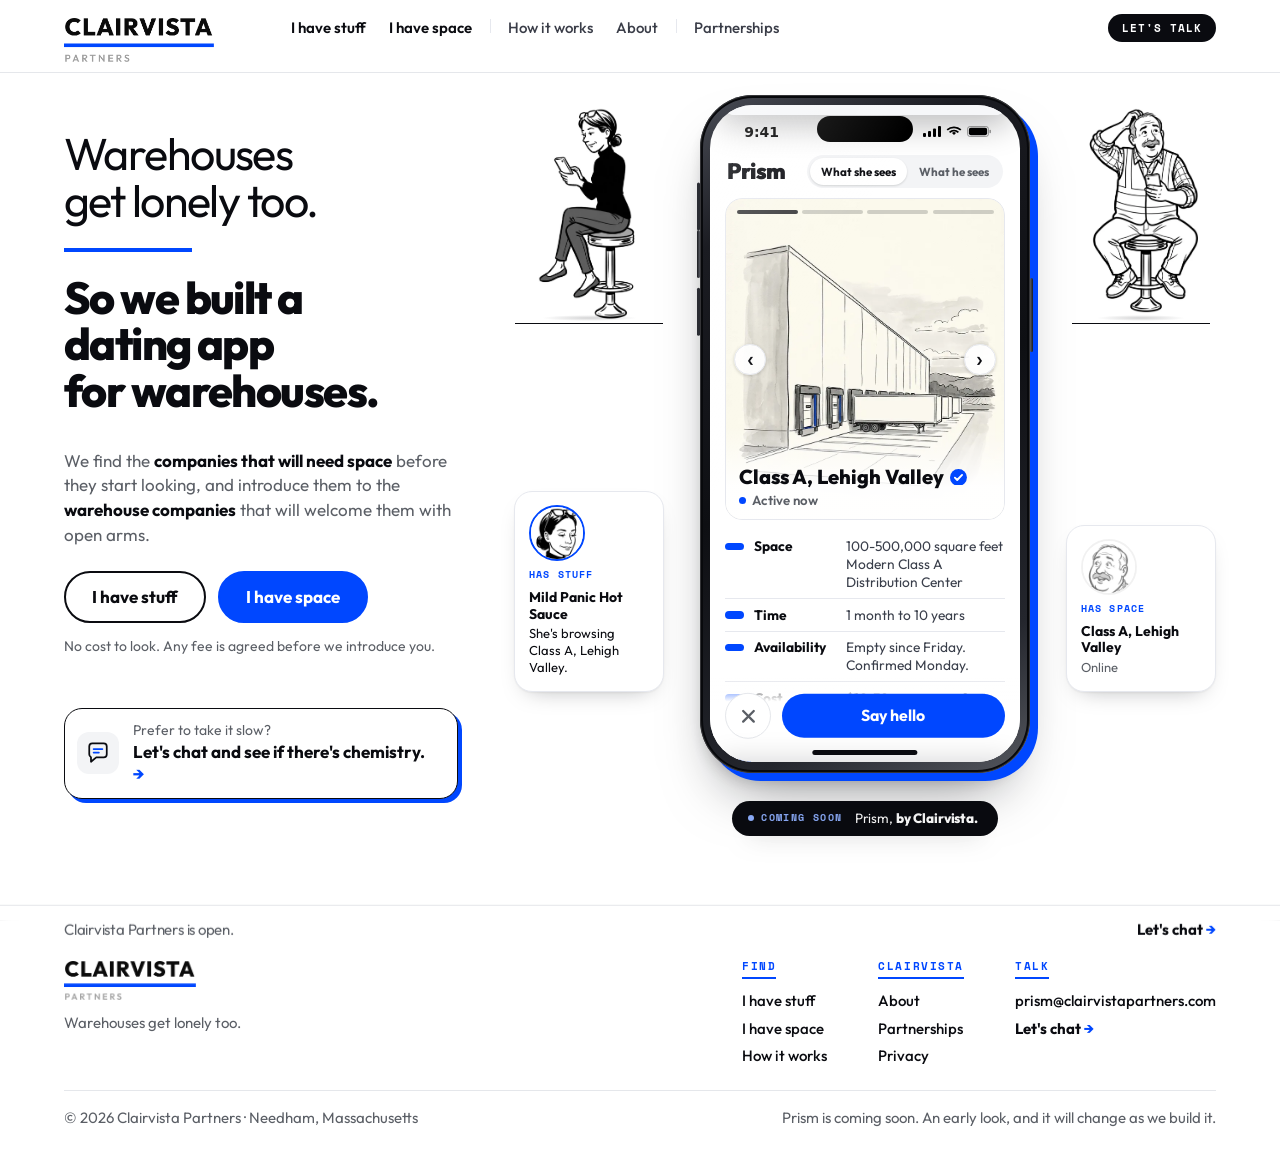
==== commit b40aa56b: "What the deck changes on the site: a cost line on the home page, the card's four rows with Availabil" ====
--- a/index.html
+++ b/index.html
@@ -114,7 +114,7 @@
 .rows li{display:flex;align-items:baseline;gap:9px;padding:6px 0;border-top:1px solid var(--line2)}
 .rows li:first-child{border-top:0}
 .rows li i{flex:0 0 18px;height:7px;border-radius:4px;position:relative;top:-1px}
-.rows li span{flex:0 0 52px;font:700 13px Outfit}
+.rows li span{flex:0 0 78px;font:700 13px Outfit}
 .rows li em{font:400 13px/1.3 Outfit;font-style:normal;color:#3A3F4B}
 .quiz .rows li{animation:in .35s ease both}
 @keyframes in{from{opacity:0;transform:translateY(-4px)}to{opacity:1;transform:none}}
@@ -346,6 +346,7 @@
       <a class="way" href="companies.html" data-goatcounter-click="way-i-have-stuff">I have stuff</a>
       <a class="way primary" href="warehouses.html" data-goatcounter-click="way-i-have-space">I have space</a>
     </div>
+    <p class="cost">No cost to look. Any fee is agreed before we introduce you.</p>
     <p class="slow"><svg class="slow-i" viewBox="0 0 32 32" aria-hidden="true"><path d="M6 8.5A3.5 3.5 0 0 1 9.5 5h13A3.5 3.5 0 0 1 26 8.5v9a3.5 3.5 0 0 1-3.5 3.5H14l-6 5v-5.2A3.5 3.5 0 0 1 6 17.5z" fill="none" stroke="#0A0B10" stroke-width="2" stroke-linejoin="round"/><path d="M11 11.5h10M11 15.5h6" stroke="#0047FF" stroke-width="2" stroke-linecap="round"/></svg><span>Prefer to take it slow?</span> <button type="button" data-goatcounter-click="open-easy-call-home">Let's chat and see if there's chemistry.</button></p>
   </div>
 
@@ -447,7 +448,7 @@
 // The warehouses she looks at, one market at a time. Lehigh Valley's rows are Mel's (30 October).
 // His photos show what shippers ask about, posed for the app; in each market he dresses for the place.
 // Space, Time and Cost are Mel's Lehigh Valley lines, used for all three markets (Mel, 30 October: "just use the same cost range").
-const SPACE="100-500,000 square feet Modern Class A Distribution Center",TIME="1 month to 10 years",COST="$10-30 per square foot per year";
+const AVAIL="Empty since Friday. Confirmed Monday.",SPACE="100-500,000 square feet Modern Class A Distribution Center",TIME="1 month to 10 years",COST="$10-30 per square foot per year";
 const MARKETS=[
   {name:"Class A, Lehigh Valley",building:["assets/lehigh-dc.webp","A modern distribution center in the Lehigh Valley, drawn in ink"],
     his:[["assets/his/1-dock-doors.webp","The warehouse manager flexing in front of a long row of dock doors","Dock doors. Lots of them."],
@@ -459,7 +460,7 @@
       ["assets/his/7-highway.webp","On the roof at sunset, pointing at the highway interchange","Close to the highway. Golden hour."],
       ["assets/his/8-security.webp","Kneeling at the security gate with the guard dog","Gated. Guarded. Good boy."]],
     turns:[[0,2,1],[3,5,7],[2,6,4]],
-    rows:[["Place","Lehigh Valley, PA"],["Space",SPACE],["Time",TIME],["Cost",COST]],
+    rows:[["Space",SPACE],["Time",TIME],["Availability",AVAIL],["Cost",COST]],
     prompts:[["My ideal first date","Admire a warehouse in person together."],["I'm looking for","Something serious. Or a fling. 1 month to 10 years."],
       ["Two truths and a lie",["I have space to grow.","I'm in the Lehigh Valley.","I'm never lonely."]],["My love language","Long-term commitments."],["Green flag","You know your pallet count."]],
     comment:"Thursday? I'll bring the hot sauce.",match:"He liked you back in <b>0.4 seconds</b>.",handoff:"He saw it in 0.4 seconds.",
@@ -469,7 +470,7 @@
       ["assets/dallas/2-brisket.webp","Holding up a smoked brisket beside the dock doors","Brisket Fridays. Dock doors daily."],
       ["assets/dallas/3-rodeo.webp","Waving his hat from a forklift like a bull rider","Rides forklifts. Not bulls."]],
     turns:[[0,1,2]],
-    rows:[["Place","Greater Dallas, TX"],["Space",SPACE],["Time",TIME],["Cost",COST]],
+    rows:[["Space",SPACE],["Time",TIME],["Availability",AVAIL],["Cost",COST]],
     prompts:[["My ideal first date","Brisket, then a walkthrough."],["I'm looking for","A long-term partner off I-35."],
       ["Two truths and a lie",["Everything's bigger here.","I'm close to the highway.","I've never owned a cowboy hat."]],["Green flag","You say y'all."]],
     comment:"Save me a seat by the smoker.",match:"He liked you back <b>before you finished typing</b>.",handoff:"He saw it before she finished typing.",
@@ -479,7 +480,7 @@
       ["assets/phoenix/2-golf.webp","Mid golf swing on a desert course in front of the building","Plays golf. Loads trucks."],
       ["assets/phoenix/3-shade.webp","Lounging with an iced drink in the shade of the dock canopy","Dry heat. Dry storage."]],
     turns:[[0,1,2]],
-    rows:[["Place","Phoenix, AZ"],["Space",SPACE],["Time",TIME],["Cost",COST]],
+    rows:[["Space",SPACE],["Time",TIME],["Availability",AVAIL],["Cost",COST]],
     prompts:[["My ideal first date","A sunrise walkthrough, before the heat."],["I'm looking for","Something that lasts longer than monsoon season."],
       ["Two truths and a lie",["It's a dry heat.","I see the sun most days.","I don't own a sun hat."]],["Green flag","You hydrate."]],
     comment:"Sunrise works. I'll bring the water.",match:"He liked you back. <b>He was already up for sunrise.</b>",handoff:"He was already up for sunrise.",
--- a/site.css
+++ b/site.css
@@ -134,6 +134,11 @@
 /* ===== Mel, 31 Oct: "Prefer to take it slow? Let's chat and see if there's chemistry. this element could probably benefit
    from moving down a bit and given a little more attention": a small chat card in the deck's hand, an ink line and a
    short blue offset; the whole card opens the chat ===== */
+.cost{margin-top:calc(-1 * clamp(4px,1vh,10px));font:400 14px/1.35 Outfit;color:var(--muted)}
+.next{list-style:none;margin:14px 0 0;padding:0;display:grid;gap:10px;counter-reset:n}
+.next li{counter-increment:n;display:grid;grid-template-columns:28px minmax(0,1fr);gap:10px;align-items:start;font:400 15px/1.35 Outfit;color:var(--obsidian)}
+.next li:before{content:counter(n);width:26px;height:26px;border-radius:50%;display:grid;place-items:center;font:800 13px/1 Outfit;color:#fff;background:var(--blue)}
+.next li b{font-weight:700}
 .slow{position:relative;display:grid;grid-template-columns:auto minmax(0,1fr);align-items:center;column-gap:14px;row-gap:2px;width:fit-content;max-width:min(100%,470px);margin-top:clamp(12px,3.2vh,34px);padding:12px 22px 13px 12px;border:1.5px solid var(--obsidian);border-radius:18px;background:#fff;box-shadow:4px 4px 0 var(--blue);font:400 15px/1.4 Outfit;color:var(--muted);transition:transform .15s ease,box-shadow .15s ease}
 .slow .slow-i{grid-row:1/3;width:42px;height:42px;padding:7px;border-radius:12px;background:var(--sunk)}
 .slow>span{font:400 14px/1.3 Outfit;color:var(--muted)}
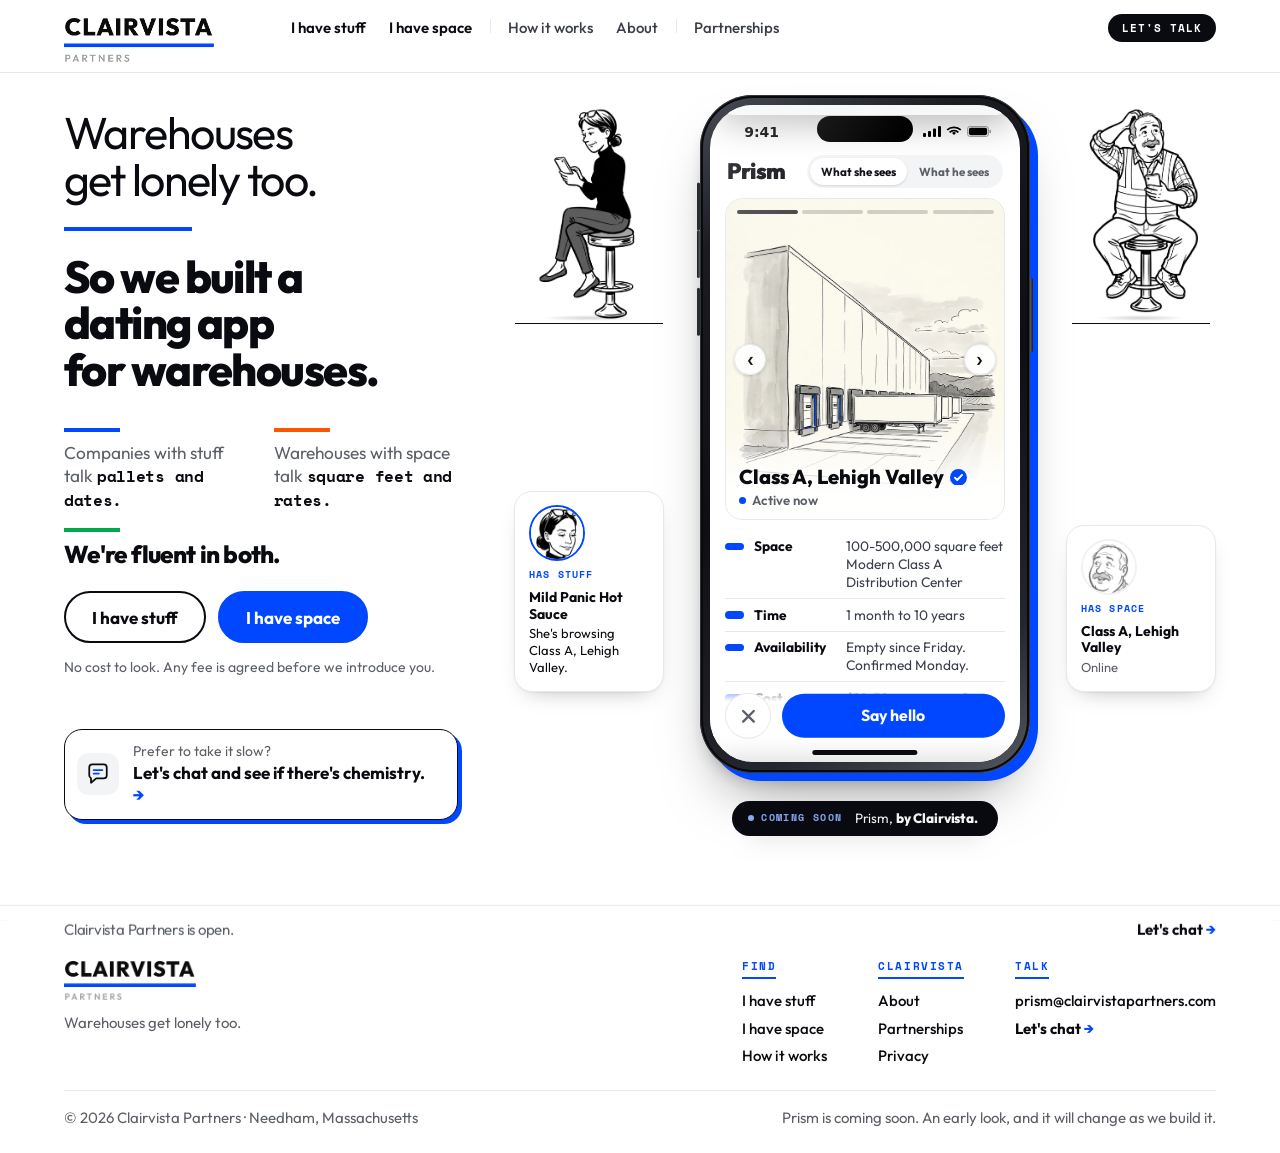
==== commit 139a77c6: "The first screen, finished: one owner for the two characters, play never answered with a form, and t" ====
--- a/index.html
+++ b/index.html
@@ -4,12 +4,12 @@
 <meta charset="utf-8"><link rel="icon" href="/favicon.ico" sizes="any"><link rel="apple-touch-icon" href="/apple-touch-icon.png">
 <meta name="viewport" content="width=device-width, initial-scale=1">
 <title>Clairvista Partners: a dating app for warehouses</title>
-<meta name="description" content="We find the companies that will need space before they start looking, and introduce them to the warehouse companies that will welcome them with open arms.">
+<meta name="description" content="Companies with stuff talk pallets and dates. Warehouses with space talk square feet and rates. We're fluent in both.">
 <link rel="canonical" href="https://clairvistapartners.com/">
 <meta property="og:type" content="website">
 <meta property="og:site_name" content="Clairvista Partners">
 <meta property="og:title" content="A dating app for warehouses">
-<meta property="og:description" content="Warehouses get lonely too. We find the companies that will need space before they start looking, and introduce them to the warehouse companies that will welcome them with open arms.">
+<meta property="og:description" content="Warehouses get lonely too. Companies with stuff talk pallets and dates. Warehouses with space talk square feet and rates. We're fluent in both.">
 <meta property="og:url" content="https://clairvistapartners.com/">
 <meta property="og:image" content="https://clairvistapartners.com/assets/share-dating-app.jpg?v=2">
 <meta property="og:image:width" content="1200">
@@ -326,9 +326,31 @@
      stopped before it (Clarity, 31 Oct to 2 Nov; Mel, 2 Nov: "Yes, build them") */
   .words{display:contents}
   .words>*{order:1;justify-self:start}
-  .words>.cap,.words>.ways{margin-top:calc(clamp(16px,2.6vh,26px) - 26px)}
+  /* the phone's first screen (Mel, 2 Nov, the plan: it ends after the two of them; the Prism phone opens the second
+     screen). One budget, measured on a 390 by 664 iPhone screen: tighter gaps, the logo line and the bands a little
+     closer, the cost line at the site's 13 px size, and the two of them drawn at 112 px instead of 124 */
+  main.hero{row-gap:18px}
+  .words>.cap,.words>.ways{margin-top:calc(clamp(16px,2.6vh,26px) - 18px)}
+  main.hero .words h1 .logo-line{margin:12px 0}
+  main.hero .cap.dia .d,main.hero .cap.dia .fl{padding-top:10px}
+  main.hero .words>.cost{font-size:13px;line-height:1.3}
+  main.hero>.home-figs .s-fig img{height:112px}
   .words>.slow{order:5;margin-top:0}
 }
+
+/* the line, 2 Nov: two voices side by side (hers left, his right, the way they sit) and ours under both.
+   Each voice gets its own thin band of light: companies blue, warehouses orange, us green (Mel, 28 Oct). The bands
+   draw in reading order so the eye goes left, right, down; the words are never hidden while they draw. */
+.cap.dia,.words>.cap.dia{justify-self:stretch;width:100%;display:grid;grid-template-columns:minmax(0,1fr) minmax(0,1fr);column-gap:clamp(16px,2vw,28px);row-gap:clamp(12px,1.8vh,18px);max-width:600px}
+.cap.dia .d{position:relative;padding-top:13px;font:400 clamp(16px,1.35vw,20px)/1.38 Outfit;color:var(--muted);cursor:default}
+.cap.dia .d b{font:700 .9em/1.38 "Space Mono",monospace;letter-spacing:-.02em;color:var(--obsidian)}
+.cap.dia .fl{grid-column:1/-1;position:relative;padding-top:13px;font:800 clamp(22px,1.9vw,28px)/1.1 Outfit;letter-spacing:-.03em;color:var(--obsidian)}
+.cap.dia .d:before,.cap.dia .fl:before{content:"";position:absolute;left:0;top:0;width:56px;height:3.5px;transform-origin:left;transform:scaleX(0);animation:logoline .5s cubic-bezier(.5,0,.2,1) forwards}
+.cap.dia .d1:before{background:#0047FF;animation-delay:1.1s}
+.cap.dia .d2:before{background:#FC5700;animation-delay:1.5s}
+.cap.dia .fl:before{background:#00A849;animation-delay:1.9s}
+@media (hover:hover){.cap.dia .d:hover:before{width:100%;transition:width .35s ease}}
+@media (prefers-reduced-motion:reduce){.cap.dia .d:before,.cap.dia .fl:before{animation:none;transform:none}}
 </style>
 <script src="capture.js"></script>
 </head>
@@ -341,7 +363,7 @@
 <main class="hero" id="hero" data-scene="her">
   <div class="words">
     <h1><span>Warehouses get lonely too.</span><span class="logo-line" aria-hidden="true"></span> <b>So we built a dating app for warehouses.</b></h1>
-    <p class="cap">We find the <b>companies that will need space</b> before they start looking, and introduce them to the <b>warehouse companies</b> that will welcome them with open arms.</p>
+    <p class="cap dia"><span class="d d1">Companies with stuff talk <b>pallets and dates.</b></span> <span class="d d2">Warehouses with space talk <b>square feet and rates.</b></span> <b class="fl">We're fluent in both.</b></p>
     <div class="ways">
       <a class="way" href="companies.html" data-goatcounter-click="way-i-have-stuff">I have stuff</a>
       <a class="way primary" href="warehouses.html" data-goatcounter-click="way-i-have-space">I have space</a>
@@ -771,6 +793,7 @@
   });
 }
 </script>
+<script src="cast.js"></script>
 <script src="pair.js"></script>
 <script src="life.js"></script>
 <script src="foot.js"></script>
--- a/site.css
+++ b/site.css
@@ -210,6 +210,10 @@
 .s-figs.has-pick>.s-fig.picked img{opacity:1;filter:contrast(1.5)}
 .s-figs.has-pick>.s-fig:not(.picked) img{opacity:.4;filter:grayscale(1)}
 .s-figs.has-pick>.s-fig:not(.picked):focus-visible img{opacity:.75}
+/* on the side pages the other one still warms up as the checklist fills, picked or not, and at the send the two of them
+   meet in full ink (2 Nov: the picked shading had been overriding both) */
+.s-figs.has-pick>.s-fig.other:not(.picked) img{opacity:var(--warm,.4);filter:grayscale(calc(1.6 - var(--warm,.4) * 1.6))}
+.s-figs.met.has-pick>.s-fig:not(.picked) img{opacity:1;filter:none}
 .pair-heart{position:absolute;left:50%;top:18%;width:18px;height:18px;margin-left:-9px;opacity:0;transform:scale(.4) translateY(6px);pointer-events:none}
 .pair-heart svg{width:100%;height:100%;display:block}
 .s-figs.met .pair-heart{animation:meet 1.4s cubic-bezier(.3,1.4,.5,1) .5s forwards}
@@ -236,6 +240,8 @@
 .s-fig.lives img.shift{animation:breathe2 var(--breath,4.6s) ease-in-out var(--breath-delay,0s) infinite,shift 1.3s ease-in-out}
 .s-fig.lives.nod img{animation:breathe2 var(--breath,4.6s) ease-in-out var(--breath-delay,0s) infinite,nod .35s ease}
 .s-fig.lives.settle img{animation:breathe2 var(--breath,4.6s) ease-in-out var(--breath-delay,0s) infinite,settle .6s cubic-bezier(.3,1.6,.5,1)}
+/* held, they stop breathing (2 Nov: the breathing had been outranking the hold) */
+.s-fig.lives.held img{animation:none}
 .s-fig.lives::after{content:"";position:absolute;left:18%;right:18%;bottom:2px;height:6px;border-radius:50%;background:radial-gradient(closest-side,rgba(10,11,16,.18),transparent);animation:shade var(--breath,4.6s) ease-in-out var(--breath-delay,0s) infinite;pointer-events:none}
 .phone-glow{position:absolute;width:26px;height:26px;margin:-13px 0 0 -13px;border-radius:50%;background:radial-gradient(closest-side,rgba(0,71,255,.55),rgba(0,71,255,0));opacity:0;pointer-events:none;z-index:1}
 .phone-glow.on{animation:buzz 1.6s ease-out}
